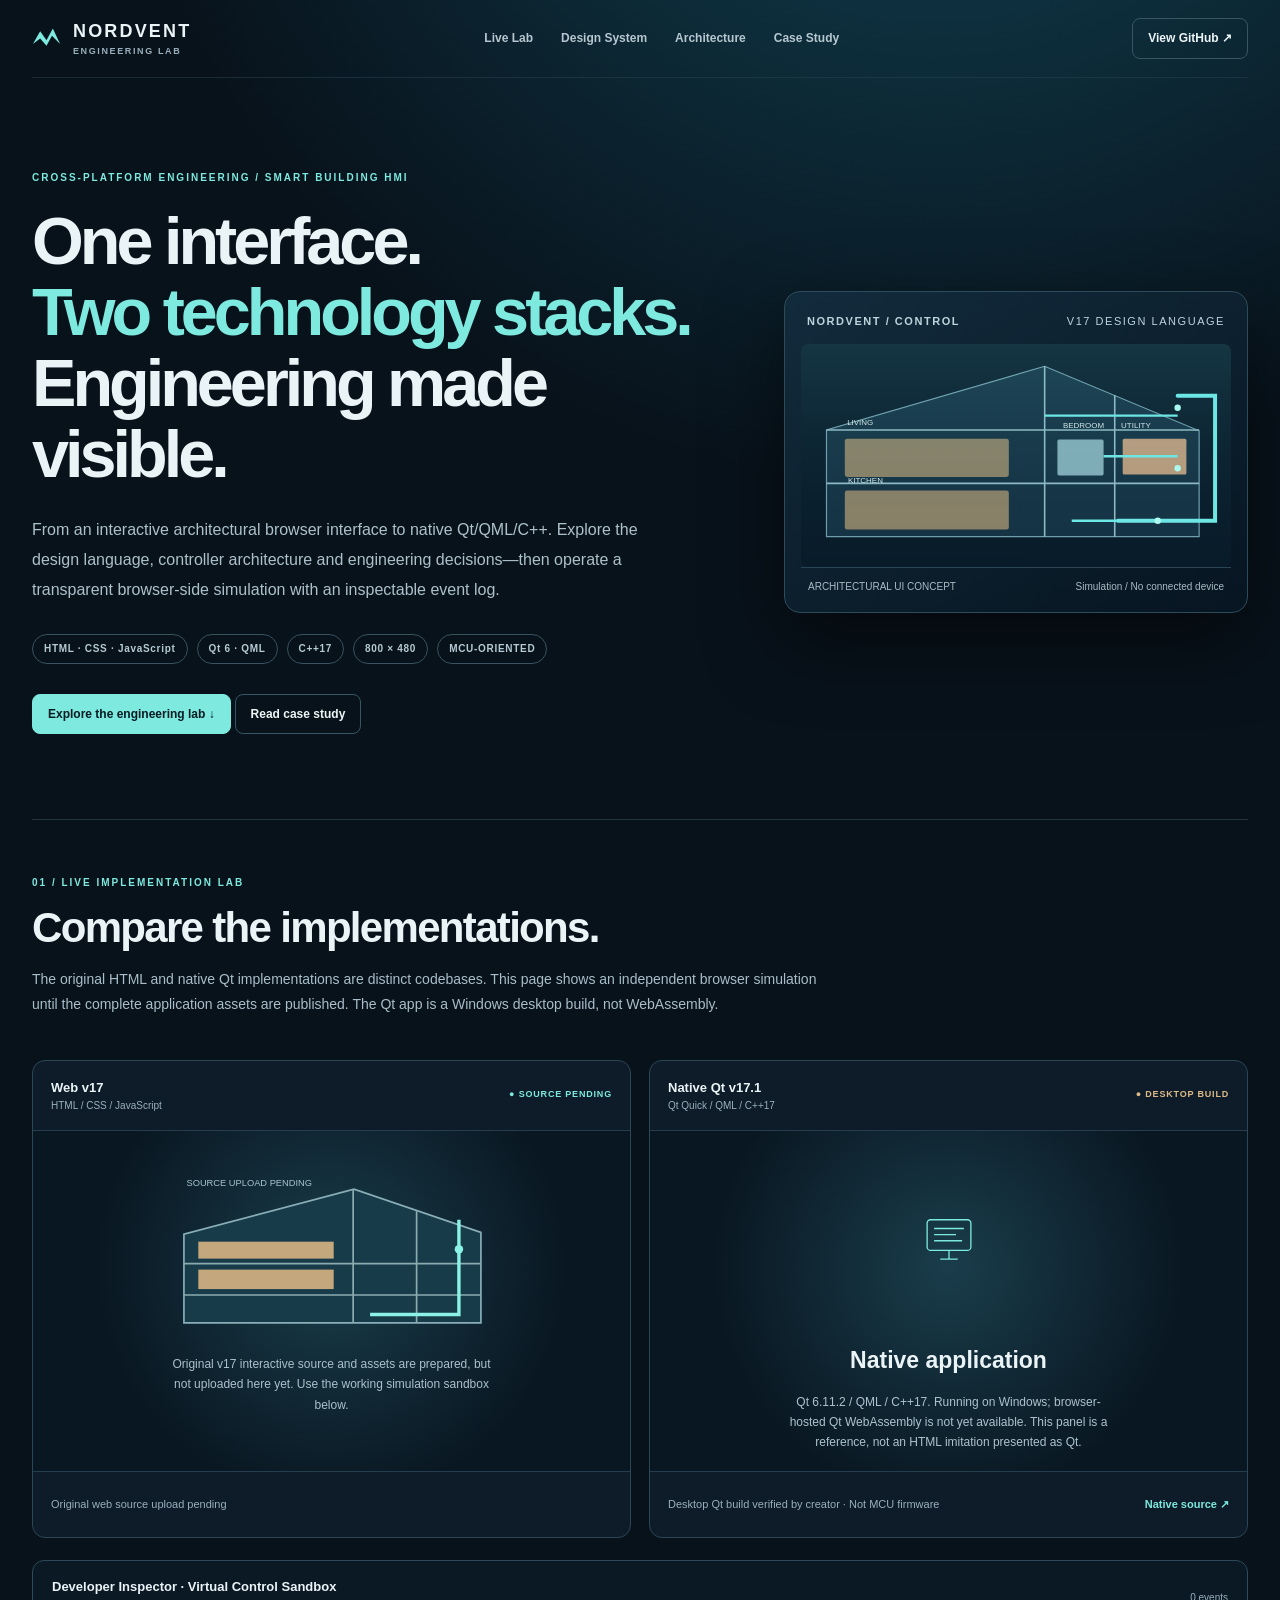
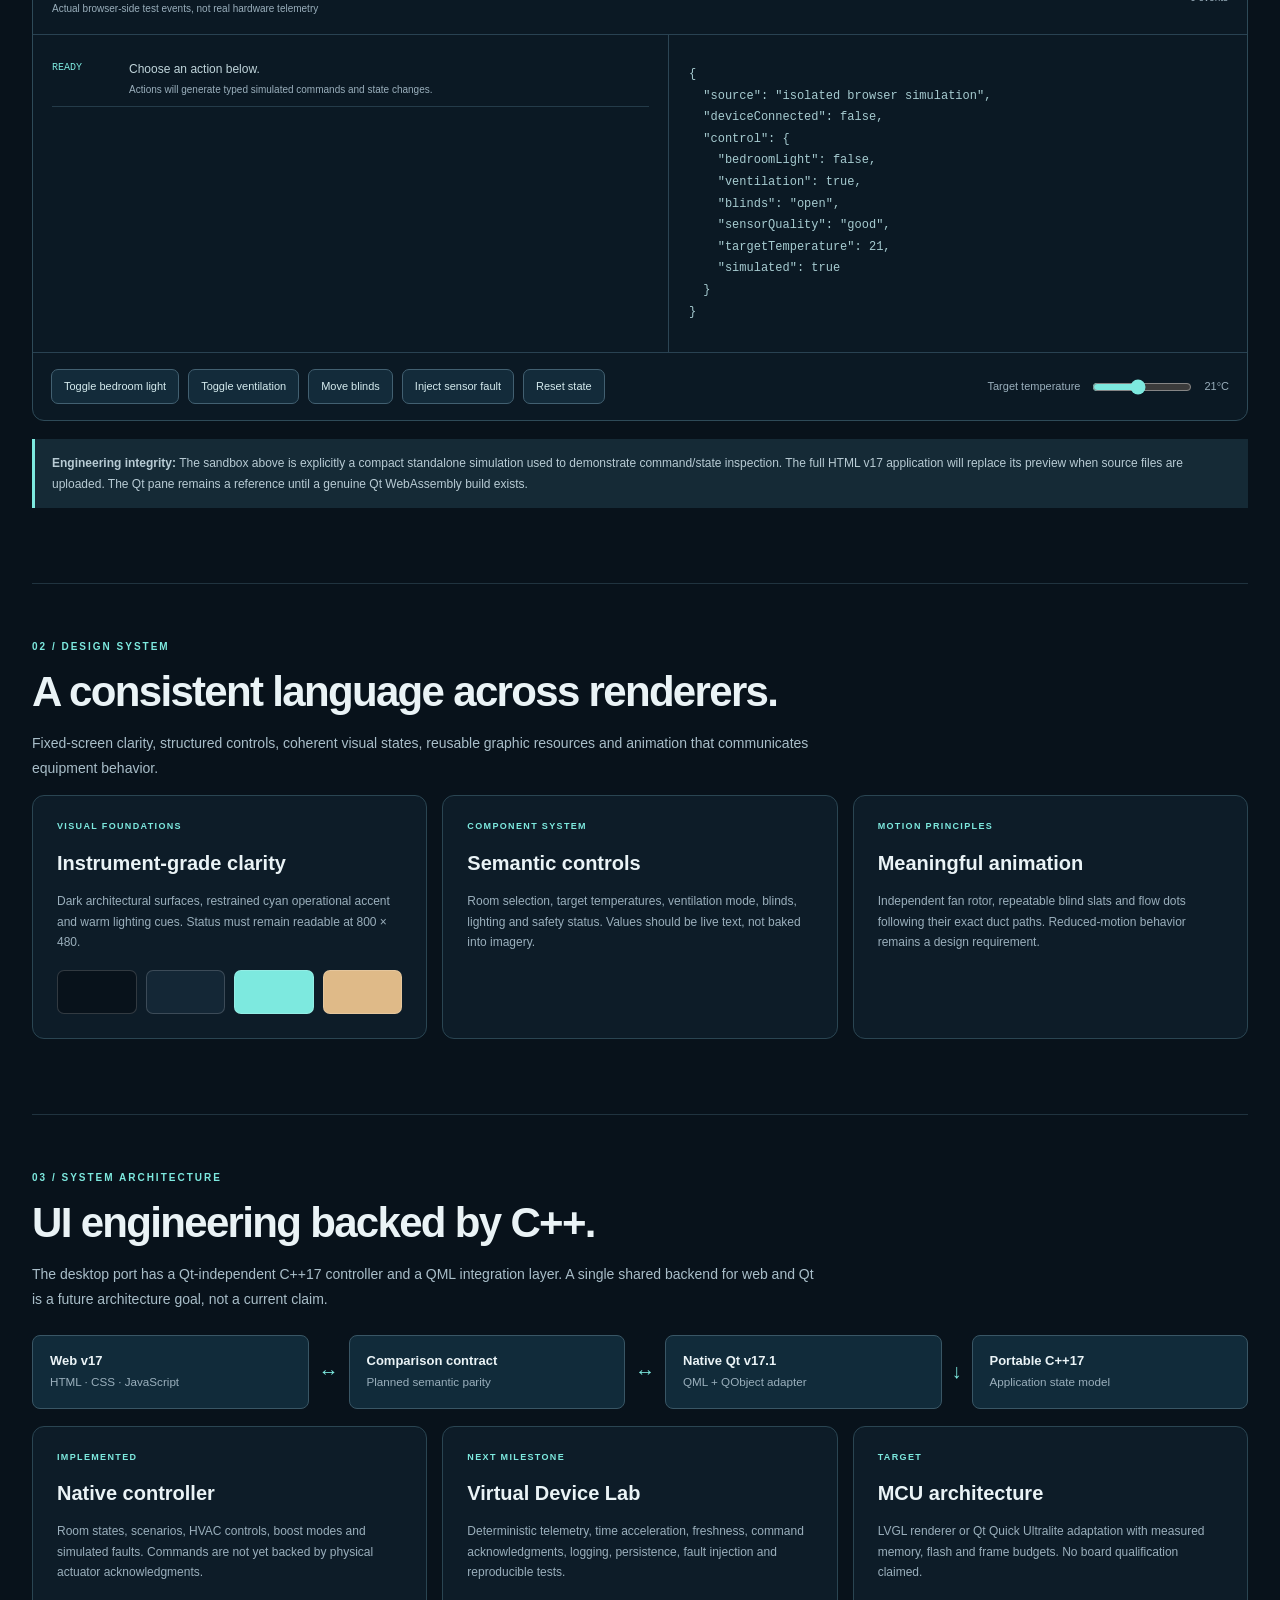
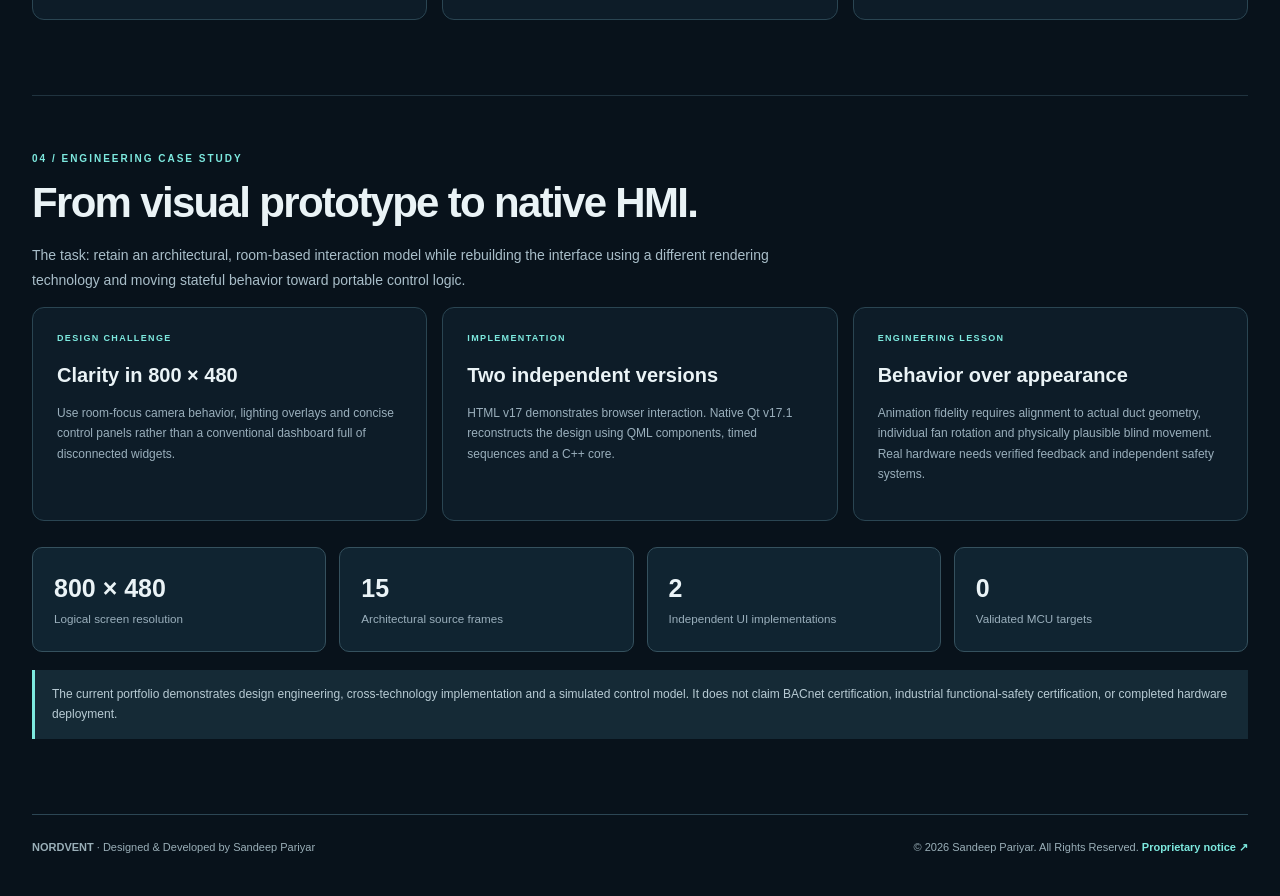
==== docs/index.html @ fb263265 "feat: publish standalone NORDVENT Engineering Lab showcase with transparent live sandbox" ====
<!doctype html>
<html lang="en"><head>
<meta charset="utf-8"><meta name="viewport" content="width=device-width,initial-scale=1">
<meta name="theme-color" content="#07121a">
<meta name="description" content="NORDVENT cross-platform smart-building HMI engineering showcase: Web, Qt/QML/C++17, design system, simulation and development inspector.">
<title>NORDVENT — Cross-Platform Smart Building HMI Engineering Lab</title>
<style>
:root{color-scheme:dark;--bg:#08121b;--surface:#0d1c28;--raised:#142736;--line:#253d4c;--cyan:#7de9df;--gold:#dfba88;--txt:#eaf3f6;--muted:#9aafbc;font:14px/1.55 Inter,"Segoe UI",Arial,sans-serif}
*{box-sizing:border-box}html{scroll-behavior:smooth}body{margin:0;color:var(--txt);background:radial-gradient(ellipse 65% 20% at 73% -8%,#124456 0%,transparent 100%),var(--bg)}
a{color:inherit;text-decoration:none}button,input{font:inherit}button{cursor:pointer}button:focus-visible,a:focus-visible,input:focus-visible{outline:2px solid var(--cyan);outline-offset:3px}
.wrap{width:min(1480px,calc(100% - 64px));margin:auto}
header{height:78px;border-bottom:1px solid #29425085;display:flex;align-items:center;justify-content:space-between;gap:20px}
.brand{display:flex;align-items:center;gap:12px;font-weight:800;letter-spacing:.12em;font-size:18px}.brand svg{width:29px;fill:var(--cyan)}.brand small{font-weight:600;letter-spacing:.18em;font-size:9px;color:var(--muted);display:block;margin-top:-1px}
nav{display:flex;gap:28px}nav a{color:#b6c7d0;font-size:12px;font-weight:650}nav a:hover{color:var(--cyan)}
.outline,.button{display:inline-flex;align-items:center;justify-content:center;gap:9px;border:1px solid #385566;background:transparent;border-radius:8px;color:#edf5f6;padding:10px 15px;font-size:12px;font-weight:700}
.button{color:#071b22;background:var(--cyan);border-color:var(--cyan)}.outline:hover{border-color:var(--cyan)}
.kicker{color:var(--cyan);font-size:10px;font-weight:800;letter-spacing:.2em;text-transform:uppercase}
.hero{display:grid;grid-template-columns:1.2fr .8fr;align-items:center;gap:56px;padding:92px 0 85px}
h1{font-size:clamp(38px,5.2vw,72px);letter-spacing:-.06em;line-height:1.07;margin:20px 0 25px;font-weight:780}h1 span{color:var(--cyan)}.intro{max-width:635px;color:#adc1cb;font-size:16px;line-height:1.85}
.pillrow{display:flex;gap:9px;flex-wrap:wrap;margin:30px 0}.pill{border:1px solid #385260;color:#b5cbd4;border-radius:100px;padding:6px 11px;font-size:10px;font-weight:800;letter-spacing:.07em}
.hero-art{border:1px solid #2d4b59;border-radius:16px;background:linear-gradient(150deg,#122b3c,#071521);box-shadow:0 28px 75px #0008;padding:16px;position:relative}
.art-head{display:flex;justify-content:space-between;color:#bbd5dc;font-size:11px;letter-spacing:.14em;padding:5px 6px 14px}.art-note{border-top:1px solid #294556;padding:11px 7px 2px;display:flex;justify-content:space-between;color:#a9bbc3;font-size:10px}
.house-svg{display:block;width:100%;height:auto;border-radius:7px;background:#081a28}.house-wall{stroke:#739fac;stroke-width:1.5;fill:#143142}.house-grid{stroke:#91bcc5;stroke-width:2;fill:none}.house-window{fill:#aa946e;opacity:.8}
.section{padding:55px 0 75px;border-top:1px solid #20333f}h2{font-size:clamp(27px,3.5vw,42px);line-height:1.2;letter-spacing:-.04em;margin:12px 0}
.lead{color:#a9bec9;max-width:790px;line-height:1.8}
.section-header{display:flex;justify-content:space-between;align-items:end;gap:20px;margin-bottom:28px}
.lab-grid{display:grid;grid-template-columns:1fr 1fr;gap:18px}
.panel{background:var(--surface);border:1px solid #2b4655;border-radius:13px;overflow:hidden}
.panel-top{padding:16px 18px;border-bottom:1px solid var(--line);display:flex;justify-content:space-between;align-items:center;gap:9px}
.panel-top strong{font-size:13px}.tech{font-size:10px;color:var(--muted)}.flag{color:var(--cyan);font-size:9px;font-weight:800;letter-spacing:.09em}
.preview{padding:18px;min-height:340px;display:grid;place-items:center;background:radial-gradient(circle at 50% 40%,#1a3d4b,#091722 65%)}
.preview img{width:100%;display:none;border-radius:6px}.preview svg{width:100%;height:auto;max-height:360px}
.frame-wrap{width:100%;position:relative;aspect-ratio:5/3;overflow:hidden;display:none}
.frame-wrap iframe{position:absolute;top:0;left:0;width:800px;height:480px;border:0;transform-origin:top left}
.preview-note{color:#abc1cb;text-align:center;font-size:12px;max-width:330px;line-height:1.7}
.qt-preview{width:100%;height:100%;display:flex;flex-direction:column;justify-content:center;gap:13px;text-align:center}
.qt-preview svg{width:56px;height:56px;margin:auto;fill:none;stroke:var(--cyan);stroke-width:1.5}
.qt-preview h3{font-size:23px;margin:0}.qt-preview p{color:#acc3cd;max-width:330px;margin:0 auto;font-size:12px;line-height:1.7}
.panel-bottom{padding:14px 18px;border-top:1px solid var(--line);display:flex;justify-content:space-between;gap:12px;align-items:center;min-height:66px;color:var(--muted);font-size:11px}
.panel-bottom a{color:var(--cyan);font-weight:700}
.hint{background:#152a36;padding:14px 17px;border-left:3px solid var(--cyan);color:#b8cbd4;font-size:12px;margin-top:18px;line-height:1.7}
.inspector{margin-top:22px;border:1px solid #2e4a58;border-radius:12px;overflow:hidden;background:#0b1924}
.inspector-head{padding:15px 19px;border-bottom:1px solid #294252;display:flex;justify-content:space-between;align-items:center}
.inspector-head b{font-size:13px}.inspector-head span{font-size:10px;color:var(--muted)}
.inspector-content{display:grid;grid-template-columns:1.1fr 1fr;min-height:230px}.trace{padding:16px 19px;max-height:330px;overflow:auto;border-right:1px solid #2c4554}.event{padding:9px 0;border-bottom:1px solid #243b49;display:flex;gap:12px;color:#c0d5db;font-size:12px}.event i{font-style:normal;color:var(--cyan);font-family:Consolas,monospace;min-width:65px;font-size:10px}.event small{display:block;color:var(--muted);margin-top:3px}
.state{padding:17px 20px;color:#a6cbd0;font:12px/1.8 Consolas,monospace;white-space:pre-wrap;overflow:auto;max-height:330px}
.sim-controls{padding:16px 18px;border-top:1px solid #294252;display:flex;gap:9px;flex-wrap:wrap;align-items:center}
.sim-controls button{padding:8px 12px;border:1px solid #426071;color:#d5ebee;background:#132b3a;border-radius:7px;font-size:11px}.sim-controls button:hover{border-color:var(--cyan)}
.sim-controls label{color:var(--muted);font-size:11px;display:flex;align-items:center;gap:10px;margin-left:auto}
.sim-controls input{accent-color:var(--cyan);width:100px}
.columns{display:grid;grid-template-columns:repeat(3,1fr);gap:15px}.tile{padding:24px;background:var(--surface);border:1px solid #2a4552;border-radius:12px}
.tile .tag{font-size:9px;color:var(--cyan);font-weight:800;letter-spacing:.15em}.tile h3{margin:14px 0 10px;font-size:20px}.tile p{color:var(--muted);font-size:12px;line-height:1.7}
.tokens{display:flex;gap:9px;margin-top:18px}.swatch{flex:1;height:44px;border:1px solid #ffffff2b;border-radius:7px}
.flow{display:flex;flex-wrap:wrap;gap:10px;align-items:center;margin-top:22px}.node{border-radius:8px;border:1px solid #395665;background:#112b3a;padding:15px 17px;flex:1;min-width:130px}.node strong{display:block;font-size:13px}.node small{color:var(--muted)}.arrow{color:var(--cyan);font-size:20px}
.metric-grid{display:grid;grid-template-columns:repeat(4,1fr);gap:13px;margin-top:26px}.metric{border:1px solid #35515e;background:#102431;border-radius:10px;padding:21px}.metric strong{font-size:25px;display:block}.metric small{color:var(--muted)}
footer{border-top:1px solid #2c4654;padding:24px 0 40px;color:#9aafb8;display:flex;justify-content:space-between;font-size:11px;gap:20px}
.small-link{color:var(--cyan);font-weight:700}.ready{color:var(--cyan)}.pending{color:var(--gold)}.a11y{position:absolute;left:-9999px}
@media(max-width:950px){.hero,.lab-grid,.inspector-content{grid-template-columns:1fr}.hero{padding:58px 0}.hero-art{max-width:660px}.trace{border-right:0;border-bottom:1px solid var(--line)}.columns{grid-template-columns:1fr 1fr}nav{display:none}}
@media(max-width:620px){.wrap{width:calc(100% - 32px)}.columns,.metric-grid{grid-template-columns:1fr 1fr}h1{font-size:37px}.hero{gap:24px}.section-header{display:block}header{height:64px}.brand{font-size:14px}.panel-bottom{flex-direction:column;align-items:start}.sim-controls label{margin-left:0}.intro{font-size:14px}.hero-art{padding:9px}}
@media(prefers-reduced-motion:reduce){html{scroll-behavior:auto}}
</style></head><body>
<div class="wrap">
<header><a class="brand" href="#"><svg viewBox="0 0 32 32" aria-hidden="true"><path d="M1 22 9 8l7 10 7-13 8 17-9-9-6 11-7-8Z"/></svg><span>NORDVENT<small>ENGINEERING LAB</small></span></a>
<nav aria-label="Sections"><a href="#lab">Live Lab</a><a href="#system">Design System</a><a href="#architecture">Architecture</a><a href="#study">Case Study</a></nav>
<a class="outline" href="https://github.com/sandeepariyar/NORDVENT-Cross-Platform-Smart-Building-HMI-Web-Native-Qt-C-" target="_blank" rel="noopener">View GitHub ↗</a></header>
<section class="hero"><div><div class="kicker">Cross-platform engineering / Smart building HMI</div><h1>One interface.<br><span>Two technology stacks.</span><br>Engineering made visible.</h1><p class="intro">From an interactive architectural browser interface to native Qt/QML/C++. Explore the design language, controller architecture and engineering decisions—then operate a transparent browser-side simulation with an inspectable event log.</p>
<div class="pillrow"><span class="pill">HTML · CSS · JavaScript</span><span class="pill">Qt 6 · QML</span><span class="pill">C++17</span><span class="pill">800 × 480</span><span class="pill">MCU-ORIENTED</span></div>
<a class="button" href="#lab">Explore the engineering lab ↓</a> <a class="outline" href="#study">Read case study</a></div>
<div class="hero-art"><div class="art-head"><b>NORDVENT / CONTROL</b><span>V17 DESIGN LANGUAGE</span></div>
<svg class="house-svg" viewBox="0 0 540 280" role="img" aria-label="Simplified architectural diagram, not a screenshot of the original NORDVENT application">
<defs><linearGradient id="glow" x1="0" x2="0" y1="0" y2="1"><stop stop-color="#65d9e2" stop-opacity=".32"/><stop offset="1" stop-color="#1c627d" stop-opacity=".03"/></linearGradient></defs>
<path d="M32 242V108L306 28L500 109V242Z" class="house-wall"/><path d="M32 108H500M32 175H500M306 28V242M394 64V242" class="house-grid"/>
<rect x="55" y="119" width="206" height="48" rx="3" class="house-window"/><rect x="55" y="184" width="206" height="49" rx="3" class="house-window"/><rect x="322" y="120" width="58" height="45" rx="2" fill="#84aeb8"/><rect x="404" y="119" width="80" height="45" rx="2" fill="#be9c7b"/>
<path d="M473 65H520V222H398" stroke="#70ece8" stroke-width="5" fill="none" stroke-linecap="round"/><path d="M398 222H340M473 141H380M473 90H306" stroke="#70ece8" stroke-width="3" fill="none"/>
<g fill="#b3fff5"><circle cx="473" cy="80" r="4"/><circle cx="473" cy="156" r="4"/><circle cx="448" cy="222" r="4"/></g>
<rect x="0" y="0" width="540" height="280" fill="url(#glow)" opacity=".45"/>
<g fill="#d3e8ea" font-size="10" font-family="Arial"><text x="58" y="102">LIVING</text><text x="59" y="174">KITCHEN</text><text x="329" y="105">BEDROOM</text><text x="402" y="105">UTILITY</text></g>
</svg><div class="art-note"><span>ARCHITECTURAL UI CONCEPT</span><span>Simulation / No connected device</span></div></div></section>
<section id="lab" class="section"><div class="section-header"><div><div class="kicker">01 / Live implementation lab</div><h2>Compare the implementations.</h2><p class="lead">The original HTML and native Qt implementations are distinct codebases. This page shows an independent browser simulation until the complete application assets are published. The Qt app is a Windows desktop build, not WebAssembly.</p></div></div>
<div class="lab-grid">
<article class="panel"><div class="panel-top"><div><strong>Web v17</strong><div class="tech">HTML / CSS / JavaScript</div></div><span class="flag" id="webStatus">● CHECKING SOURCE</span></div><div class="preview" id="webPanel">
<div class="frame-wrap" id="webFrameWrap"><iframe id="webFrame" title="Interactive original NORDVENT v17 web application" loading="lazy"></iframe></div>
<div id="webFallback"><svg viewBox="0 0 390 190" role="img" aria-label="Simplified building control visualization">
<path d="M20 176V71L221 18L371 69V176Z" fill="#183b49" stroke="#89aeb8" stroke-width="2"/><path d="M20 106H371M20 143H371M220 18V176M295 44V176" stroke="#8babaf" stroke-width="2"/><rect x="37" y="80" width="160" height="20" fill="#c5a77e"/><rect x="37" y="113" width="160" height="23" fill="#c5a77e"/><path d="M345 54V166H240" stroke="#8af2e6" stroke-width="4" fill="none"/><circle cx="345" cy="89" r="5" fill="#8af2e6"/><text x="23" y="14" fill="#a7c5cd" font-family="Arial" font-size="11">SOURCE UPLOAD PENDING</text></svg><p class="preview-note">Original v17 interactive source and assets are prepared, but not uploaded here yet. Use the working simulation sandbox below.</p></div></div>
<div class="panel-bottom"><span id="webNote">Original app pending full source publication</span><a id="openWeb" href="web/index.html" hidden target="_blank" rel="noopener">Open full web application ↗</a></div></article>
<article class="panel"><div class="panel-top"><div><strong>Native Qt v17.1</strong><div class="tech">Qt Quick / QML / C++17</div></div><span class="flag pending">● DESKTOP BUILD</span></div><div class="preview" id="qtPanel"><img id="qtImage" src="assets/screens/v17_reference_home.png" alt="NORDVENT v17 architectural design reference, not a Qt screenshot">
<div class="qt-preview" id="qtFallback"><svg viewBox="0 0 64 64" aria-hidden="true"><rect x="7" y="10" width="50" height="35" rx="4"/><path d="M22 55H42M32 45V55M15 20H49M15 27H40M15 34H47"/></svg><h3>Native application</h3><p>Qt 6.11.2 / QML / C++17. Running on Windows; browser-hosted Qt WebAssembly is not yet available. This panel is a reference, not an HTML imitation presented as Qt.</p></div></div>
<div class="panel-bottom"><span>Desktop Qt build verified by creator · Not MCU firmware</span><a href="https://github.com/sandeepariyar/NORDVENT-Cross-Platform-Smart-Building-HMI-Web-Native-Qt-C-/tree/main/native-qt" target="_blank" rel="noopener">Native source ↗</a></div></article></div>
<div class="inspector"><div class="inspector-head"><div><b>Developer Inspector · Virtual Control Sandbox</b><br><span>Actual browser-side test events, not real hardware telemetry</span></div><span class="ready" id="inspectorCount">0 events</span></div>
<div class="inspector-content"><div class="trace" id="trace" aria-live="polite"><div class="event"><i>READY</i><div>Choose an action below.<small>Actions will generate typed simulated commands and state changes.</small></div></div></div><pre class="state" id="stateView"></pre></div>
<div class="sim-controls"><button data-action="light">Toggle bedroom light</button><button data-action="vent">Toggle ventilation</button><button data-action="blinds">Move blinds</button><button data-action="fault">Inject sensor fault</button><button data-action="reset">Reset state</button><label for="setpoint">Target temperature <input id="setpoint" type="range" min="17" max="26" step="1" value="21"><output id="target">21°C</output></label></div></div>
<div class="hint"><strong>Engineering integrity:</strong> The sandbox above is explicitly a compact standalone simulation used to demonstrate command/state inspection. The full HTML v17 application will replace its preview when source files are uploaded. The Qt pane remains a reference until a genuine Qt WebAssembly build exists.</div>
</section>
<section id="system" class="section"><div class="kicker">02 / Design system</div><h2>A consistent language across renderers.</h2><p class="lead">Fixed-screen clarity, structured controls, coherent visual states, reusable graphic resources and animation that communicates equipment behavior.</p>
<div class="columns"><div class="tile"><div class="tag">VISUAL FOUNDATIONS</div><h3>Instrument-grade clarity</h3><p>Dark architectural surfaces, restrained cyan operational accent and warm lighting cues. Status must remain readable at 800 × 480.</p><div class="tokens"><span class="swatch" style="background:#08121b"></span><span class="swatch" style="background:#142736"></span><span class="swatch" style="background:#7de9df"></span><span class="swatch" style="background:#dfba88"></span></div></div>
<div class="tile"><div class="tag">COMPONENT SYSTEM</div><h3>Semantic controls</h3><p>Room selection, target temperatures, ventilation mode, blinds, lighting and safety status. Values should be live text, not baked into imagery.</p></div>
<div class="tile"><div class="tag">MOTION PRINCIPLES</div><h3>Meaningful animation</h3><p>Independent fan rotor, repeatable blind slats and flow dots following their exact duct paths. Reduced-motion behavior remains a design requirement.</p></div></div></section>
<section id="architecture" class="section"><div class="kicker">03 / System architecture</div><h2>UI engineering backed by C++.</h2><p class="lead">The desktop port has a Qt-independent C++17 controller and a QML integration layer. A single shared backend for web and Qt is a future architecture goal, not a current claim.</p>
<div class="flow"><div class="node"><strong>Web v17</strong><small>HTML · CSS · JavaScript</small></div><div class="arrow">↔</div><div class="node"><strong>Comparison contract</strong><small>Planned semantic parity</small></div><div class="arrow">↔</div><div class="node"><strong>Native Qt v17.1</strong><small>QML + QObject adapter</small></div><div class="arrow">↓</div><div class="node"><strong>Portable C++17</strong><small>Application state model</small></div></div>
<div class="columns" style="margin-top:17px"><div class="tile"><div class="tag">IMPLEMENTED</div><h3>Native controller</h3><p>Room states, scenarios, HVAC controls, boost modes and simulated faults. Commands are not yet backed by physical actuator acknowledgments.</p></div><div class="tile"><div class="tag">NEXT MILESTONE</div><h3>Virtual Device Lab</h3><p>Deterministic telemetry, time acceleration, freshness, command acknowledgments, logging, persistence, fault injection and reproducible tests.</p></div><div class="tile"><div class="tag">TARGET</div><h3>MCU architecture</h3><p>LVGL renderer or Qt Quick Ultralite adaptation with measured memory, flash and frame budgets. No board qualification claimed.</p></div></div></section>
<section id="study" class="section"><div class="kicker">04 / Engineering case study</div><h2>From visual prototype to native HMI.</h2><p class="lead">The task: retain an architectural, room-based interaction model while rebuilding the interface using a different rendering technology and moving stateful behavior toward portable control logic.</p>
<div class="columns"><div class="tile"><div class="tag">DESIGN CHALLENGE</div><h3>Clarity in 800 × 480</h3><p>Use room-focus camera behavior, lighting overlays and concise control panels rather than a conventional dashboard full of disconnected widgets.</p></div>
<div class="tile"><div class="tag">IMPLEMENTATION</div><h3>Two independent versions</h3><p>HTML v17 demonstrates browser interaction. Native Qt v17.1 reconstructs the design using QML components, timed sequences and a C++ core.</p></div>
<div class="tile"><div class="tag">ENGINEERING LESSON</div><h3>Behavior over appearance</h3><p>Animation fidelity requires alignment to actual duct geometry, individual fan rotation and physically plausible blind movement. Real hardware needs verified feedback and independent safety systems.</p></div></div>
<div class="metric-grid"><div class="metric"><strong>800 × 480</strong><small>Logical screen resolution</small></div><div class="metric"><strong>15</strong><small>Architectural source frames</small></div><div class="metric"><strong>2</strong><small>Independent UI implementations</small></div><div class="metric"><strong>0</strong><small>Validated MCU targets</small></div></div>
<div class="hint">The current portfolio demonstrates design engineering, cross-technology implementation and a simulated control model. It does not claim BACnet certification, industrial functional-safety certification, or completed hardware deployment.</div></section>
<footer><span><strong>NORDVENT</strong> · Designed & Developed by Sandeep Pariyar</span><span>© 2026 Sandeep Pariyar. All Rights Reserved. <a class="small-link" href="https://github.com/sandeepariyar/NORDVENT-Cross-Platform-Smart-Building-HMI-Web-Native-Qt-C-/blob/main/LICENSE.md">Proprietary notice ↗</a></span></footer></div>
<script>
(function(){
"use strict";
const s={bedroomLight:false,ventilation:true,blinds:"open",sensorQuality:"good",targetTemperature:21,simulated:true};
let count=0;const $=(id)=>document.getElementById(id);const trace=$("trace");
function log(stage,message,detail){
count+=1;const row=document.createElement("div");row.className="event";const t=document.createElement("i");t.textContent="#"+String(count).padStart(3,"0");const d=document.createElement("div");d.textContent=stage+" · "+message;const small=document.createElement("small");small.textContent=detail;d.appendChild(small);row.append(t,d);trace.prepend(row);while(trace.children.length>35)trace.lastChild.remove();$("inspectorCount").textContent=count+" events";
}
function render(){ $("stateView").textContent=JSON.stringify({source:"isolated browser simulation",deviceConnected:false,control:s},null,2);$("setpoint").value=s.targetTemperature;$("target").textContent=s.targetTemperature+"°C"; }
function run(action,detail){
log("UI",action,detail||"Browser test control");
if(action==="reset"){Object.assign(s,{bedroomLight:false,ventilation:true,blinds:"open",sensorQuality:"good",targetTemperature:21});log("SIMULATOR","Reset state","Deterministic local model reset");}
else if(action==="light"){s.bedroomLight=!s.bedroomLight;log("COMMAND","SetBedroomLight",String(s.bedroomLight));}
else if(action==="vent"){s.ventilation=!s.ventilation;log("COMMAND","SetVentilation",String(s.ventilation));}
else if(action==="blinds"){s.blinds=s.blinds==="open"?"closed":"open";log("COMMAND","SetBlinds",s.blinds);}
else if(action==="fault"){s.sensorQuality=s.sensorQuality==="good"?"offline":"good";log("FAULT","Bedroom sensor quality",s.sensorQuality);}
else if(action==="temperature"){s.targetTemperature=Number(detail);log("COMMAND","SetTargetTemperature",s.targetTemperature+" °C");}
log("STATE","Local simulation updated","No physical gateway, sensor or device acknowledgment");render();
}
document.querySelectorAll("[data-action]").forEach(b=>b.addEventListener("click",()=>run(b.dataset.action)));
$("setpoint").addEventListener("change",e=>run("temperature",e.target.value));render();
async function checkWeb(){
try{const r=await fetch("web/index.html",{method:"GET",cache:"no-store"});const body=await r.text();if(!r.ok || !body.includes("NORDVENT"))throw Error("Not uploaded");
$("webFrame").src="web/index.html";$("webFallback").style.display="none";$("webFrameWrap").style.display="block";$("webStatus").textContent="● ORIGINAL APP LIVE";$("webNote").textContent="Source deployed: original interactive HTML";$("openWeb").hidden=false;
const updateScale=()=>{const w=$("webFrameWrap").clientWidth;$("webFrame").style.transform="scale("+(w/800)+")";};
new ResizeObserver(updateScale).observe($("webFrameWrap"));updateScale();
}catch{$("webStatus").textContent="● SOURCE PENDING";$("webNote").textContent="Original web source upload pending";}
}
function checkQt(){const img=$("qtImage");function present(){img.style.display="block";$("qtFallback").style.display="none";}if(img.complete && img.naturalWidth)present();else img.addEventListener("load",present,{once:true});}
checkWeb();checkQt();
})();
</script>
</body></html>
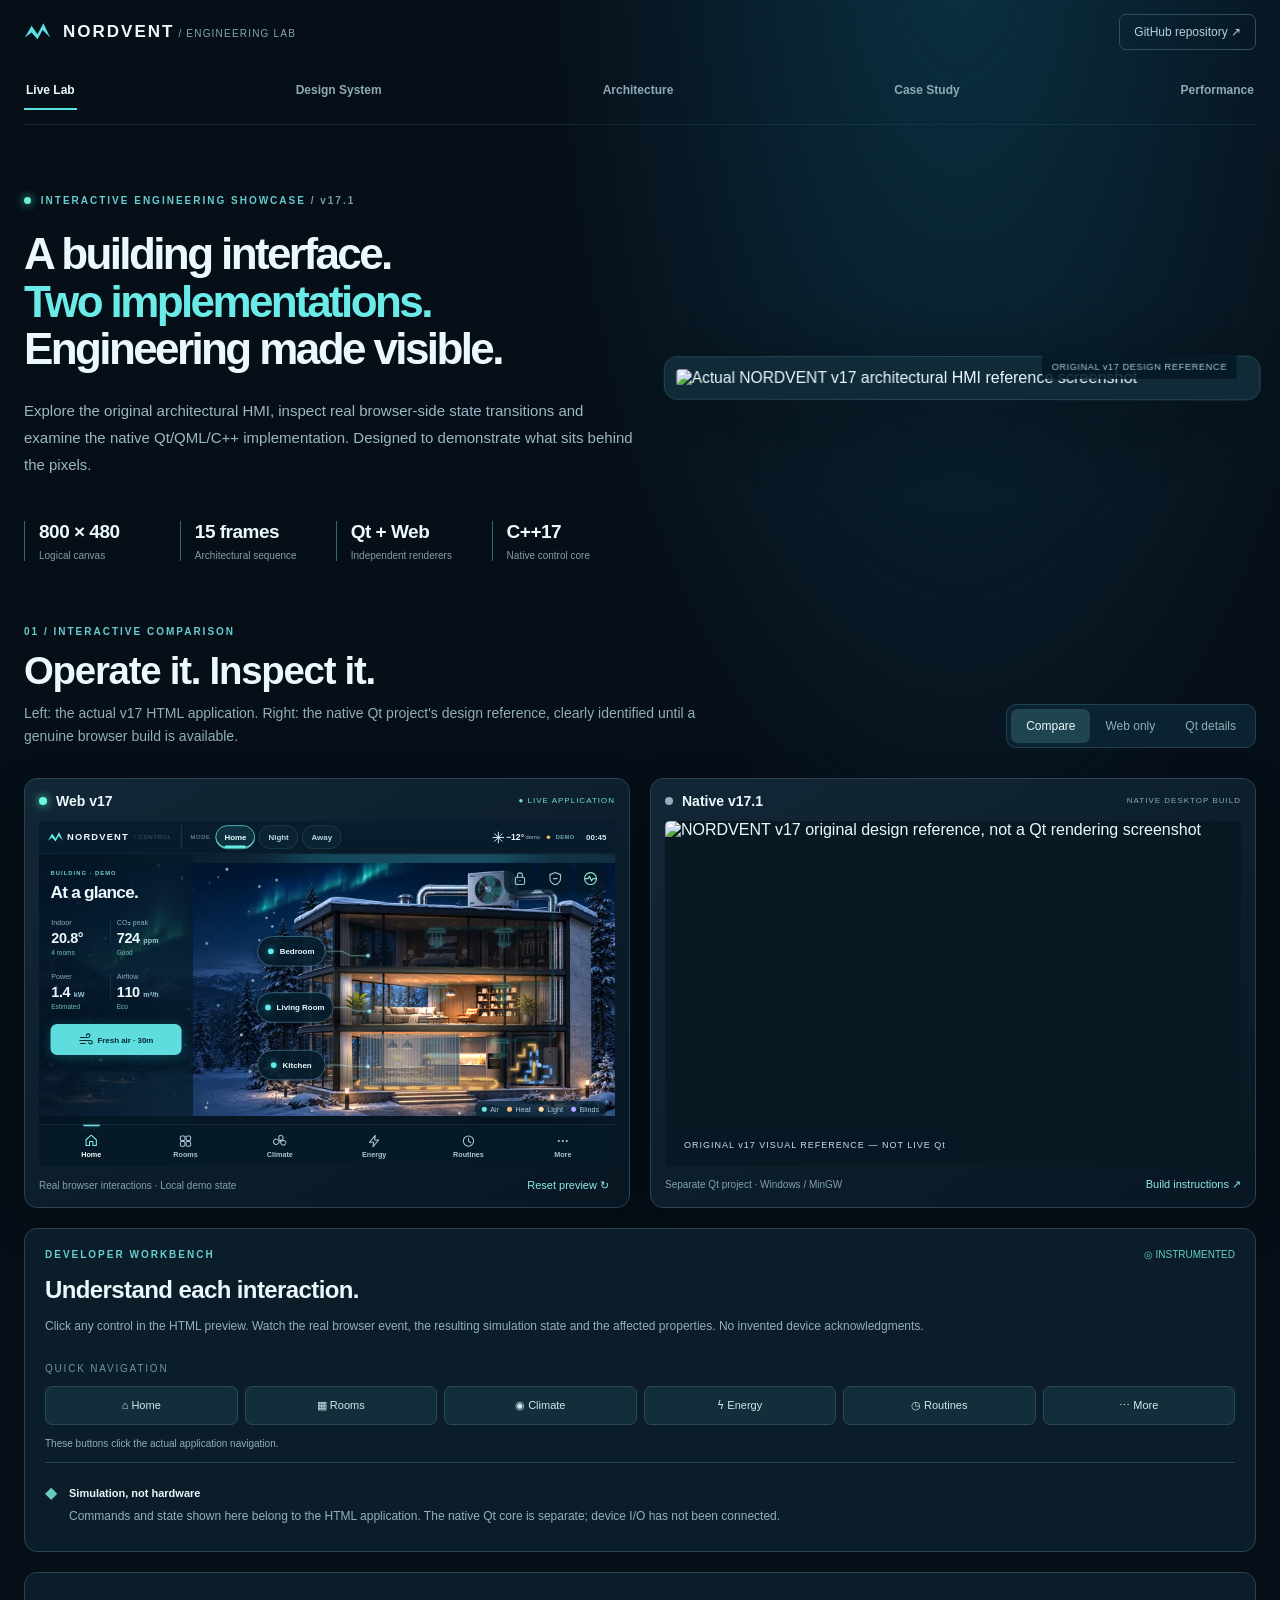
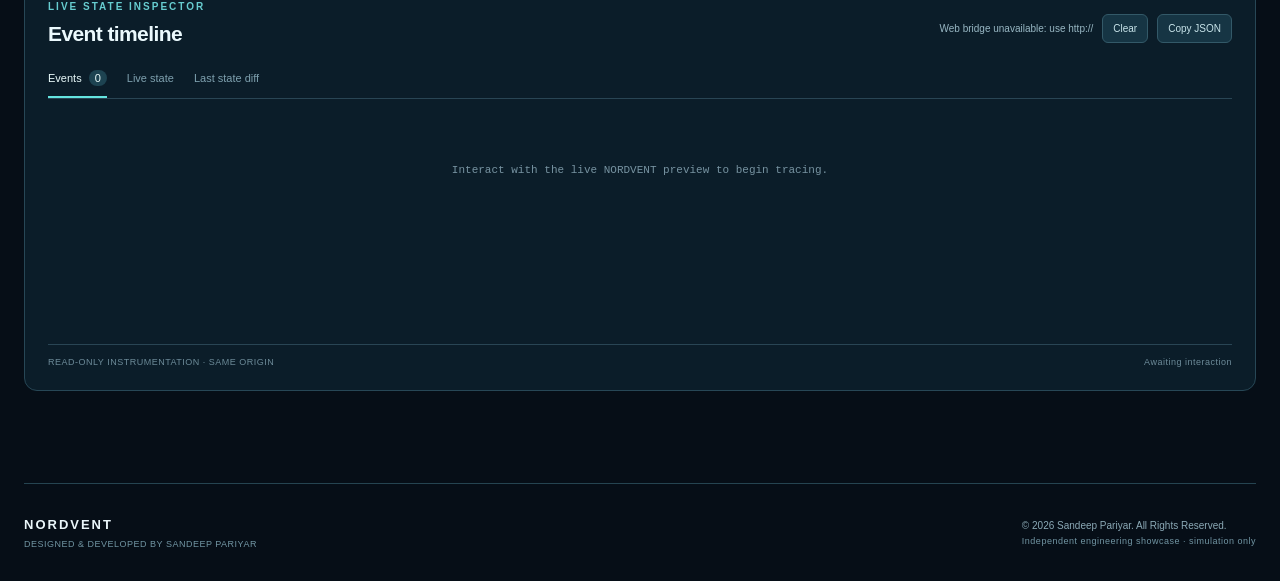
==== commit 2cdef2ea: "feat: import original NORDVENT web and Qt source, including self-contained v17 interactive HMI" ====
--- a/docs/index.html
+++ b/docs/index.html
@@ -1,140 +1,49 @@
 <!doctype html>
-<html lang="en"><head>
-<meta charset="utf-8"><meta name="viewport" content="width=device-width,initial-scale=1">
-<meta name="theme-color" content="#07121a">
-<meta name="description" content="NORDVENT cross-platform smart-building HMI engineering showcase: Web, Qt/QML/C++17, design system, simulation and development inspector.">
-<title>NORDVENT — Cross-Platform Smart Building HMI Engineering Lab</title>
-<style>
-:root{color-scheme:dark;--bg:#08121b;--surface:#0d1c28;--raised:#142736;--line:#253d4c;--cyan:#7de9df;--gold:#dfba88;--txt:#eaf3f6;--muted:#9aafbc;font:14px/1.55 Inter,"Segoe UI",Arial,sans-serif}
-*{box-sizing:border-box}html{scroll-behavior:smooth}body{margin:0;color:var(--txt);background:radial-gradient(ellipse 65% 20% at 73% -8%,#124456 0%,transparent 100%),var(--bg)}
-a{color:inherit;text-decoration:none}button,input{font:inherit}button{cursor:pointer}button:focus-visible,a:focus-visible,input:focus-visible{outline:2px solid var(--cyan);outline-offset:3px}
-.wrap{width:min(1480px,calc(100% - 64px));margin:auto}
-header{height:78px;border-bottom:1px solid #29425085;display:flex;align-items:center;justify-content:space-between;gap:20px}
-.brand{display:flex;align-items:center;gap:12px;font-weight:800;letter-spacing:.12em;font-size:18px}.brand svg{width:29px;fill:var(--cyan)}.brand small{font-weight:600;letter-spacing:.18em;font-size:9px;color:var(--muted);display:block;margin-top:-1px}
-nav{display:flex;gap:28px}nav a{color:#b6c7d0;font-size:12px;font-weight:650}nav a:hover{color:var(--cyan)}
-.outline,.button{display:inline-flex;align-items:center;justify-content:center;gap:9px;border:1px solid #385566;background:transparent;border-radius:8px;color:#edf5f6;padding:10px 15px;font-size:12px;font-weight:700}
-.button{color:#071b22;background:var(--cyan);border-color:var(--cyan)}.outline:hover{border-color:var(--cyan)}
-.kicker{color:var(--cyan);font-size:10px;font-weight:800;letter-spacing:.2em;text-transform:uppercase}
-.hero{display:grid;grid-template-columns:1.2fr .8fr;align-items:center;gap:56px;padding:92px 0 85px}
-h1{font-size:clamp(38px,5.2vw,72px);letter-spacing:-.06em;line-height:1.07;margin:20px 0 25px;font-weight:780}h1 span{color:var(--cyan)}.intro{max-width:635px;color:#adc1cb;font-size:16px;line-height:1.85}
-.pillrow{display:flex;gap:9px;flex-wrap:wrap;margin:30px 0}.pill{border:1px solid #385260;color:#b5cbd4;border-radius:100px;padding:6px 11px;font-size:10px;font-weight:800;letter-spacing:.07em}
-.hero-art{border:1px solid #2d4b59;border-radius:16px;background:linear-gradient(150deg,#122b3c,#071521);box-shadow:0 28px 75px #0008;padding:16px;position:relative}
-.art-head{display:flex;justify-content:space-between;color:#bbd5dc;font-size:11px;letter-spacing:.14em;padding:5px 6px 14px}.art-note{border-top:1px solid #294556;padding:11px 7px 2px;display:flex;justify-content:space-between;color:#a9bbc3;font-size:10px}
-.house-svg{display:block;width:100%;height:auto;border-radius:7px;background:#081a28}.house-wall{stroke:#739fac;stroke-width:1.5;fill:#143142}.house-grid{stroke:#91bcc5;stroke-width:2;fill:none}.house-window{fill:#aa946e;opacity:.8}
-.section{padding:55px 0 75px;border-top:1px solid #20333f}h2{font-size:clamp(27px,3.5vw,42px);line-height:1.2;letter-spacing:-.04em;margin:12px 0}
-.lead{color:#a9bec9;max-width:790px;line-height:1.8}
-.section-header{display:flex;justify-content:space-between;align-items:end;gap:20px;margin-bottom:28px}
-.lab-grid{display:grid;grid-template-columns:1fr 1fr;gap:18px}
-.panel{background:var(--surface);border:1px solid #2b4655;border-radius:13px;overflow:hidden}
-.panel-top{padding:16px 18px;border-bottom:1px solid var(--line);display:flex;justify-content:space-between;align-items:center;gap:9px}
-.panel-top strong{font-size:13px}.tech{font-size:10px;color:var(--muted)}.flag{color:var(--cyan);font-size:9px;font-weight:800;letter-spacing:.09em}
-.preview{padding:18px;min-height:340px;display:grid;place-items:center;background:radial-gradient(circle at 50% 40%,#1a3d4b,#091722 65%)}
-.preview img{width:100%;display:none;border-radius:6px}.preview svg{width:100%;height:auto;max-height:360px}
-.frame-wrap{width:100%;position:relative;aspect-ratio:5/3;overflow:hidden;display:none}
-.frame-wrap iframe{position:absolute;top:0;left:0;width:800px;height:480px;border:0;transform-origin:top left}
-.preview-note{color:#abc1cb;text-align:center;font-size:12px;max-width:330px;line-height:1.7}
-.qt-preview{width:100%;height:100%;display:flex;flex-direction:column;justify-content:center;gap:13px;text-align:center}
-.qt-preview svg{width:56px;height:56px;margin:auto;fill:none;stroke:var(--cyan);stroke-width:1.5}
-.qt-preview h3{font-size:23px;margin:0}.qt-preview p{color:#acc3cd;max-width:330px;margin:0 auto;font-size:12px;line-height:1.7}
-.panel-bottom{padding:14px 18px;border-top:1px solid var(--line);display:flex;justify-content:space-between;gap:12px;align-items:center;min-height:66px;color:var(--muted);font-size:11px}
-.panel-bottom a{color:var(--cyan);font-weight:700}
-.hint{background:#152a36;padding:14px 17px;border-left:3px solid var(--cyan);color:#b8cbd4;font-size:12px;margin-top:18px;line-height:1.7}
-.inspector{margin-top:22px;border:1px solid #2e4a58;border-radius:12px;overflow:hidden;background:#0b1924}
-.inspector-head{padding:15px 19px;border-bottom:1px solid #294252;display:flex;justify-content:space-between;align-items:center}
-.inspector-head b{font-size:13px}.inspector-head span{font-size:10px;color:var(--muted)}
-.inspector-content{display:grid;grid-template-columns:1.1fr 1fr;min-height:230px}.trace{padding:16px 19px;max-height:330px;overflow:auto;border-right:1px solid #2c4554}.event{padding:9px 0;border-bottom:1px solid #243b49;display:flex;gap:12px;color:#c0d5db;font-size:12px}.event i{font-style:normal;color:var(--cyan);font-family:Consolas,monospace;min-width:65px;font-size:10px}.event small{display:block;color:var(--muted);margin-top:3px}
-.state{padding:17px 20px;color:#a6cbd0;font:12px/1.8 Consolas,monospace;white-space:pre-wrap;overflow:auto;max-height:330px}
-.sim-controls{padding:16px 18px;border-top:1px solid #294252;display:flex;gap:9px;flex-wrap:wrap;align-items:center}
-.sim-controls button{padding:8px 12px;border:1px solid #426071;color:#d5ebee;background:#132b3a;border-radius:7px;font-size:11px}.sim-controls button:hover{border-color:var(--cyan)}
-.sim-controls label{color:var(--muted);font-size:11px;display:flex;align-items:center;gap:10px;margin-left:auto}
-.sim-controls input{accent-color:var(--cyan);width:100px}
-.columns{display:grid;grid-template-columns:repeat(3,1fr);gap:15px}.tile{padding:24px;background:var(--surface);border:1px solid #2a4552;border-radius:12px}
-.tile .tag{font-size:9px;color:var(--cyan);font-weight:800;letter-spacing:.15em}.tile h3{margin:14px 0 10px;font-size:20px}.tile p{color:var(--muted);font-size:12px;line-height:1.7}
-.tokens{display:flex;gap:9px;margin-top:18px}.swatch{flex:1;height:44px;border:1px solid #ffffff2b;border-radius:7px}
-.flow{display:flex;flex-wrap:wrap;gap:10px;align-items:center;margin-top:22px}.node{border-radius:8px;border:1px solid #395665;background:#112b3a;padding:15px 17px;flex:1;min-width:130px}.node strong{display:block;font-size:13px}.node small{color:var(--muted)}.arrow{color:var(--cyan);font-size:20px}
-.metric-grid{display:grid;grid-template-columns:repeat(4,1fr);gap:13px;margin-top:26px}.metric{border:1px solid #35515e;background:#102431;border-radius:10px;padding:21px}.metric strong{font-size:25px;display:block}.metric small{color:var(--muted)}
-footer{border-top:1px solid #2c4654;padding:24px 0 40px;color:#9aafb8;display:flex;justify-content:space-between;font-size:11px;gap:20px}
-.small-link{color:var(--cyan);font-weight:700}.ready{color:var(--cyan)}.pending{color:var(--gold)}.a11y{position:absolute;left:-9999px}
-@media(max-width:950px){.hero,.lab-grid,.inspector-content{grid-template-columns:1fr}.hero{padding:58px 0}.hero-art{max-width:660px}.trace{border-right:0;border-bottom:1px solid var(--line)}.columns{grid-template-columns:1fr 1fr}nav{display:none}}
-@media(max-width:620px){.wrap{width:calc(100% - 32px)}.columns,.metric-grid{grid-template-columns:1fr 1fr}h1{font-size:37px}.hero{gap:24px}.section-header{display:block}header{height:64px}.brand{font-size:14px}.panel-bottom{flex-direction:column;align-items:start}.sim-controls label{margin-left:0}.intro{font-size:14px}.hero-art{padding:9px}}
-@media(prefers-reduced-motion:reduce){html{scroll-behavior:auto}}
-</style></head><body>
-<div class="wrap">
-<header><a class="brand" href="#"><svg viewBox="0 0 32 32" aria-hidden="true"><path d="M1 22 9 8l7 10 7-13 8 17-9-9-6 11-7-8Z"/></svg><span>NORDVENT<small>ENGINEERING LAB</small></span></a>
-<nav aria-label="Sections"><a href="#lab">Live Lab</a><a href="#system">Design System</a><a href="#architecture">Architecture</a><a href="#study">Case Study</a></nav>
-<a class="outline" href="https://github.com/sandeepariyar/NORDVENT-Cross-Platform-Smart-Building-HMI-Web-Native-Qt-C-" target="_blank" rel="noopener">View GitHub ↗</a></header>
-<section class="hero"><div><div class="kicker">Cross-platform engineering / Smart building HMI</div><h1>One interface.<br><span>Two technology stacks.</span><br>Engineering made visible.</h1><p class="intro">From an interactive architectural browser interface to native Qt/QML/C++. Explore the design language, controller architecture and engineering decisions—then operate a transparent browser-side simulation with an inspectable event log.</p>
-<div class="pillrow"><span class="pill">HTML · CSS · JavaScript</span><span class="pill">Qt 6 · QML</span><span class="pill">C++17</span><span class="pill">800 × 480</span><span class="pill">MCU-ORIENTED</span></div>
-<a class="button" href="#lab">Explore the engineering lab ↓</a> <a class="outline" href="#study">Read case study</a></div>
-<div class="hero-art"><div class="art-head"><b>NORDVENT / CONTROL</b><span>V17 DESIGN LANGUAGE</span></div>
-<svg class="house-svg" viewBox="0 0 540 280" role="img" aria-label="Simplified architectural diagram, not a screenshot of the original NORDVENT application">
-<defs><linearGradient id="glow" x1="0" x2="0" y1="0" y2="1"><stop stop-color="#65d9e2" stop-opacity=".32"/><stop offset="1" stop-color="#1c627d" stop-opacity=".03"/></linearGradient></defs>
-<path d="M32 242V108L306 28L500 109V242Z" class="house-wall"/><path d="M32 108H500M32 175H500M306 28V242M394 64V242" class="house-grid"/>
-<rect x="55" y="119" width="206" height="48" rx="3" class="house-window"/><rect x="55" y="184" width="206" height="49" rx="3" class="house-window"/><rect x="322" y="120" width="58" height="45" rx="2" fill="#84aeb8"/><rect x="404" y="119" width="80" height="45" rx="2" fill="#be9c7b"/>
-<path d="M473 65H520V222H398" stroke="#70ece8" stroke-width="5" fill="none" stroke-linecap="round"/><path d="M398 222H340M473 141H380M473 90H306" stroke="#70ece8" stroke-width="3" fill="none"/>
-<g fill="#b3fff5"><circle cx="473" cy="80" r="4"/><circle cx="473" cy="156" r="4"/><circle cx="448" cy="222" r="4"/></g>
-<rect x="0" y="0" width="540" height="280" fill="url(#glow)" opacity=".45"/>
-<g fill="#d3e8ea" font-size="10" font-family="Arial"><text x="58" y="102">LIVING</text><text x="59" y="174">KITCHEN</text><text x="329" y="105">BEDROOM</text><text x="402" y="105">UTILITY</text></g>
-</svg><div class="art-note"><span>ARCHITECTURAL UI CONCEPT</span><span>Simulation / No connected device</span></div></div></section>
-<section id="lab" class="section"><div class="section-header"><div><div class="kicker">01 / Live implementation lab</div><h2>Compare the implementations.</h2><p class="lead">The original HTML and native Qt implementations are distinct codebases. This page shows an independent browser simulation until the complete application assets are published. The Qt app is a Windows desktop build, not WebAssembly.</p></div></div>
-<div class="lab-grid">
-<article class="panel"><div class="panel-top"><div><strong>Web v17</strong><div class="tech">HTML / CSS / JavaScript</div></div><span class="flag" id="webStatus">● CHECKING SOURCE</span></div><div class="preview" id="webPanel">
-<div class="frame-wrap" id="webFrameWrap"><iframe id="webFrame" title="Interactive original NORDVENT v17 web application" loading="lazy"></iframe></div>
-<div id="webFallback"><svg viewBox="0 0 390 190" role="img" aria-label="Simplified building control visualization">
-<path d="M20 176V71L221 18L371 69V176Z" fill="#183b49" stroke="#89aeb8" stroke-width="2"/><path d="M20 106H371M20 143H371M220 18V176M295 44V176" stroke="#8babaf" stroke-width="2"/><rect x="37" y="80" width="160" height="20" fill="#c5a77e"/><rect x="37" y="113" width="160" height="23" fill="#c5a77e"/><path d="M345 54V166H240" stroke="#8af2e6" stroke-width="4" fill="none"/><circle cx="345" cy="89" r="5" fill="#8af2e6"/><text x="23" y="14" fill="#a7c5cd" font-family="Arial" font-size="11">SOURCE UPLOAD PENDING</text></svg><p class="preview-note">Original v17 interactive source and assets are prepared, but not uploaded here yet. Use the working simulation sandbox below.</p></div></div>
-<div class="panel-bottom"><span id="webNote">Original app pending full source publication</span><a id="openWeb" href="web/index.html" hidden target="_blank" rel="noopener">Open full web application ↗</a></div></article>
-<article class="panel"><div class="panel-top"><div><strong>Native Qt v17.1</strong><div class="tech">Qt Quick / QML / C++17</div></div><span class="flag pending">● DESKTOP BUILD</span></div><div class="preview" id="qtPanel"><img id="qtImage" src="assets/screens/v17_reference_home.png" alt="NORDVENT v17 architectural design reference, not a Qt screenshot">
-<div class="qt-preview" id="qtFallback"><svg viewBox="0 0 64 64" aria-hidden="true"><rect x="7" y="10" width="50" height="35" rx="4"/><path d="M22 55H42M32 45V55M15 20H49M15 27H40M15 34H47"/></svg><h3>Native application</h3><p>Qt 6.11.2 / QML / C++17. Running on Windows; browser-hosted Qt WebAssembly is not yet available. This panel is a reference, not an HTML imitation presented as Qt.</p></div></div>
-<div class="panel-bottom"><span>Desktop Qt build verified by creator · Not MCU firmware</span><a href="https://github.com/sandeepariyar/NORDVENT-Cross-Platform-Smart-Building-HMI-Web-Native-Qt-C-/tree/main/native-qt" target="_blank" rel="noopener">Native source ↗</a></div></article></div>
-<div class="inspector"><div class="inspector-head"><div><b>Developer Inspector · Virtual Control Sandbox</b><br><span>Actual browser-side test events, not real hardware telemetry</span></div><span class="ready" id="inspectorCount">0 events</span></div>
-<div class="inspector-content"><div class="trace" id="trace" aria-live="polite"><div class="event"><i>READY</i><div>Choose an action below.<small>Actions will generate typed simulated commands and state changes.</small></div></div></div><pre class="state" id="stateView"></pre></div>
-<div class="sim-controls"><button data-action="light">Toggle bedroom light</button><button data-action="vent">Toggle ventilation</button><button data-action="blinds">Move blinds</button><button data-action="fault">Inject sensor fault</button><button data-action="reset">Reset state</button><label for="setpoint">Target temperature <input id="setpoint" type="range" min="17" max="26" step="1" value="21"><output id="target">21°C</output></label></div></div>
-<div class="hint"><strong>Engineering integrity:</strong> The sandbox above is explicitly a compact standalone simulation used to demonstrate command/state inspection. The full HTML v17 application will replace its preview when source files are uploaded. The Qt pane remains a reference until a genuine Qt WebAssembly build exists.</div>
-</section>
-<section id="system" class="section"><div class="kicker">02 / Design system</div><h2>A consistent language across renderers.</h2><p class="lead">Fixed-screen clarity, structured controls, coherent visual states, reusable graphic resources and animation that communicates equipment behavior.</p>
-<div class="columns"><div class="tile"><div class="tag">VISUAL FOUNDATIONS</div><h3>Instrument-grade clarity</h3><p>Dark architectural surfaces, restrained cyan operational accent and warm lighting cues. Status must remain readable at 800 × 480.</p><div class="tokens"><span class="swatch" style="background:#08121b"></span><span class="swatch" style="background:#142736"></span><span class="swatch" style="background:#7de9df"></span><span class="swatch" style="background:#dfba88"></span></div></div>
-<div class="tile"><div class="tag">COMPONENT SYSTEM</div><h3>Semantic controls</h3><p>Room selection, target temperatures, ventilation mode, blinds, lighting and safety status. Values should be live text, not baked into imagery.</p></div>
-<div class="tile"><div class="tag">MOTION PRINCIPLES</div><h3>Meaningful animation</h3><p>Independent fan rotor, repeatable blind slats and flow dots following their exact duct paths. Reduced-motion behavior remains a design requirement.</p></div></div></section>
-<section id="architecture" class="section"><div class="kicker">03 / System architecture</div><h2>UI engineering backed by C++.</h2><p class="lead">The desktop port has a Qt-independent C++17 controller and a QML integration layer. A single shared backend for web and Qt is a future architecture goal, not a current claim.</p>
-<div class="flow"><div class="node"><strong>Web v17</strong><small>HTML · CSS · JavaScript</small></div><div class="arrow">↔</div><div class="node"><strong>Comparison contract</strong><small>Planned semantic parity</small></div><div class="arrow">↔</div><div class="node"><strong>Native Qt v17.1</strong><small>QML + QObject adapter</small></div><div class="arrow">↓</div><div class="node"><strong>Portable C++17</strong><small>Application state model</small></div></div>
-<div class="columns" style="margin-top:17px"><div class="tile"><div class="tag">IMPLEMENTED</div><h3>Native controller</h3><p>Room states, scenarios, HVAC controls, boost modes and simulated faults. Commands are not yet backed by physical actuator acknowledgments.</p></div><div class="tile"><div class="tag">NEXT MILESTONE</div><h3>Virtual Device Lab</h3><p>Deterministic telemetry, time acceleration, freshness, command acknowledgments, logging, persistence, fault injection and reproducible tests.</p></div><div class="tile"><div class="tag">TARGET</div><h3>MCU architecture</h3><p>LVGL renderer or Qt Quick Ultralite adaptation with measured memory, flash and frame budgets. No board qualification claimed.</p></div></div></section>
-<section id="study" class="section"><div class="kicker">04 / Engineering case study</div><h2>From visual prototype to native HMI.</h2><p class="lead">The task: retain an architectural, room-based interaction model while rebuilding the interface using a different rendering technology and moving stateful behavior toward portable control logic.</p>
-<div class="columns"><div class="tile"><div class="tag">DESIGN CHALLENGE</div><h3>Clarity in 800 × 480</h3><p>Use room-focus camera behavior, lighting overlays and concise control panels rather than a conventional dashboard full of disconnected widgets.</p></div>
-<div class="tile"><div class="tag">IMPLEMENTATION</div><h3>Two independent versions</h3><p>HTML v17 demonstrates browser interaction. Native Qt v17.1 reconstructs the design using QML components, timed sequences and a C++ core.</p></div>
-<div class="tile"><div class="tag">ENGINEERING LESSON</div><h3>Behavior over appearance</h3><p>Animation fidelity requires alignment to actual duct geometry, individual fan rotation and physically plausible blind movement. Real hardware needs verified feedback and independent safety systems.</p></div></div>
-<div class="metric-grid"><div class="metric"><strong>800 × 480</strong><small>Logical screen resolution</small></div><div class="metric"><strong>15</strong><small>Architectural source frames</small></div><div class="metric"><strong>2</strong><small>Independent UI implementations</small></div><div class="metric"><strong>0</strong><small>Validated MCU targets</small></div></div>
-<div class="hint">The current portfolio demonstrates design engineering, cross-technology implementation and a simulated control model. It does not claim BACnet certification, industrial functional-safety certification, or completed hardware deployment.</div></section>
-<footer><span><strong>NORDVENT</strong> · Designed & Developed by Sandeep Pariyar</span><span>© 2026 Sandeep Pariyar. All Rights Reserved. <a class="small-link" href="https://github.com/sandeepariyar/NORDVENT-Cross-Platform-Smart-Building-HMI-Web-Native-Qt-C-/blob/main/LICENSE.md">Proprietary notice ↗</a></span></footer></div>
-<script>
-(function(){
-"use strict";
-const s={bedroomLight:false,ventilation:true,blinds:"open",sensorQuality:"good",targetTemperature:21,simulated:true};
-let count=0;const $=(id)=>document.getElementById(id);const trace=$("trace");
-function log(stage,message,detail){
-count+=1;const row=document.createElement("div");row.className="event";const t=document.createElement("i");t.textContent="#"+String(count).padStart(3,"0");const d=document.createElement("div");d.textContent=stage+" · "+message;const small=document.createElement("small");small.textContent=detail;d.appendChild(small);row.append(t,d);trace.prepend(row);while(trace.children.length>35)trace.lastChild.remove();$("inspectorCount").textContent=count+" events";
-}
-function render(){ $("stateView").textContent=JSON.stringify({source:"isolated browser simulation",deviceConnected:false,control:s},null,2);$("setpoint").value=s.targetTemperature;$("target").textContent=s.targetTemperature+"°C"; }
-function run(action,detail){
-log("UI",action,detail||"Browser test control");
-if(action==="reset"){Object.assign(s,{bedroomLight:false,ventilation:true,blinds:"open",sensorQuality:"good",targetTemperature:21});log("SIMULATOR","Reset state","Deterministic local model reset");}
-else if(action==="light"){s.bedroomLight=!s.bedroomLight;log("COMMAND","SetBedroomLight",String(s.bedroomLight));}
-else if(action==="vent"){s.ventilation=!s.ventilation;log("COMMAND","SetVentilation",String(s.ventilation));}
-else if(action==="blinds"){s.blinds=s.blinds==="open"?"closed":"open";log("COMMAND","SetBlinds",s.blinds);}
-else if(action==="fault"){s.sensorQuality=s.sensorQuality==="good"?"offline":"good";log("FAULT","Bedroom sensor quality",s.sensorQuality);}
-else if(action==="temperature"){s.targetTemperature=Number(detail);log("COMMAND","SetTargetTemperature",s.targetTemperature+" °C");}
-log("STATE","Local simulation updated","No physical gateway, sensor or device acknowledgment");render();
-}
-document.querySelectorAll("[data-action]").forEach(b=>b.addEventListener("click",()=>run(b.dataset.action)));
-$("setpoint").addEventListener("change",e=>run("temperature",e.target.value));render();
-async function checkWeb(){
-try{const r=await fetch("web/index.html",{method:"GET",cache:"no-store"});const body=await r.text();if(!r.ok || !body.includes("NORDVENT"))throw Error("Not uploaded");
-$("webFrame").src="web/index.html";$("webFallback").style.display="none";$("webFrameWrap").style.display="block";$("webStatus").textContent="● ORIGINAL APP LIVE";$("webNote").textContent="Source deployed: original interactive HTML";$("openWeb").hidden=false;
-const updateScale=()=>{const w=$("webFrameWrap").clientWidth;$("webFrame").style.transform="scale("+(w/800)+")";};
-new ResizeObserver(updateScale).observe($("webFrameWrap"));updateScale();
-}catch{$("webStatus").textContent="● SOURCE PENDING";$("webNote").textContent="Original web source upload pending";}
-}
-function checkQt(){const img=$("qtImage");function present(){img.style.display="block";$("qtFallback").style.display="none";}if(img.complete && img.naturalWidth)present();else img.addEventListener("load",present,{once:true});}
-checkWeb();checkQt();
-})();
-</script>
-</body></html>+<html lang="en">
+<head>
+<meta charset="utf-8"><meta name="viewport" content="width=device-width, initial-scale=1"><meta name="theme-color" content="#07131e">
+<title>NORDVENT — Engineering Lab | Embedded Building HMI</title>
+<meta name="description" content="NORDVENT Engineering Lab — explore the original interactive web HMI, a native Qt/QML/C++ port, live application state and a documented embedded UI design system.">
+<link rel="stylesheet" href="styles.css">
+</head>
+<body>
+<div class="site-shell">
+  <header class="site-header">
+    <a class="brand" href="#lab" aria-label="NORDVENT Home"><span class="mark"><svg viewBox="0 0 32 32" aria-hidden="true"><path d="M1 22 9 8l7 10 7-13 8 17-9-9-6 11-7-8Z" fill="currentColor"/></svg></span><span>NORDVENT<span class="brand-tail"> / ENGINEERING LAB</span></span></a>
+    <nav class="site-nav" aria-label="Showcase sections">
+      <button class="tab active" data-section="lab">Live Lab</button><button class="tab" data-section="system">Design System</button><button class="tab" data-section="architecture">Architecture</button><button class="tab" data-section="study">Case Study</button><button class="tab" data-section="performance">Performance</button>
+    </nav>
+    <a class="github-link" href="https://github.com/sandeepariyar/NORDVENT-Cross-Platform-Smart-Building-HMI-Web-Native-Qt-C-" target="_blank" rel="noopener">GitHub repository ↗</a>
+  </header>
+  <main>
+    <section class="hero">
+      <div class="hero-content"><div class="overline"><span class="status-pulse"></span> INTERACTIVE ENGINEERING SHOWCASE <span class="version">/ v17.1</span></div>
+      <h1>A building interface.<br><span>Two implementations.</span><br>Engineering made visible.</h1>
+      <p>Explore the original architectural HMI, inspect real browser-side state transitions and examine the native Qt/QML/C++ implementation. Designed to demonstrate what sits behind the pixels.</p>
+      <div class="hero-metrics"><div><strong>800 × 480</strong><span>Logical canvas</span></div><div><strong>15 frames</strong><span>Architectural sequence</span></div><div><strong>Qt + Web</strong><span>Independent renderers</span></div><div><strong>C++17</strong><span>Native control core</span></div></div>
+      </div><div class="hero-visual"><img src="assets/screens/v17_reference_home.png" alt="Actual NORDVENT v17 architectural HMI reference screenshot"/><span class="visual-label">ORIGINAL v17 DESIGN REFERENCE</span></div>
+    </section>
+    <section id="section-lab" class="site-section active">
+      <div class="section-lead"><div><div class="eyebrow">01 / INTERACTIVE COMPARISON</div><h2>Operate it. Inspect it.</h2><p>Left: the actual v17 HTML application. Right: the native Qt project's design reference, clearly identified until a genuine browser build is available.</p></div><div class="section-tools"><div class="switcher" role="group" aria-label="Choose preview layout"><button data-layout="compare" class="selected">Compare</button><button data-layout="web">Web only</button><button data-layout="qt">Qt details</button></div></div></div>
+      <div class="lab-grid" id="labGrid">
+        <article class="app-panel web-panel"><div class="panel-heading"><div class="app-title"><span class="dot aqua"></span><span>Web v17</span><span class="app-sub">HTML / CSS / JavaScript</span></div><div class="app-state live">● LIVE APPLICATION</div></div><div class="device-viewport" id="webViewport"><iframe title="NORDVENT original v17 HTML application" id="webApp" src="web/index.html" loading="eager"></iframe></div><div class="panel-foot"><span>Real browser interactions · Local demo state</span><button id="webRefresh" class="text-button">Reset preview ↻</button></div></article>
+        <article class="app-panel qt-panel"><div class="panel-heading"><div class="app-title"><span class="dot silver"></span><span>Native v17.1</span><span class="app-sub">Qt Quick / QML / C++17</span></div><div class="app-state neutral">NATIVE DESKTOP BUILD</div></div><div class="qt-preview"><img id="qtReference" src="assets/screens/v17_reference_home.png" alt="NORDVENT v17 original design reference, not a Qt rendering screenshot"/><div class="reference-stamp">ORIGINAL v17 VISUAL REFERENCE — NOT LIVE Qt</div></div><div class="panel-foot"><span>Separate Qt project · Windows / MinGW</span><a class="text-link" href="https://github.com/sandeepariyar/NORDVENT-Cross-Platform-Smart-Building-HMI-Web-Native-Qt-C-/tree/main/native-qt" target="_blank">Build instructions ↗</a></div></article>
+      </div>
+      <div class="workbench">
+        <aside class="inspector-controls"><div class="tool-head"><span class="eyebrow">DEVELOPER WORKBENCH</span><span class="inspector-mark">◎ INSTRUMENTED</span></div><h3>Understand each interaction.</h3><p>Click any control in the HTML preview. Watch the real browser event, the resulting simulation state and the affected properties. No invented device acknowledgments.</p><div class="prompt-label">QUICK NAVIGATION</div><div class="actions-grid"><button class="preset-btn" data-nav="home">⌂ Home</button><button class="preset-btn" data-nav="rooms">▦ Rooms</button><button class="preset-btn" data-nav="climate">◉ Climate</button><button class="preset-btn" data-nav="energy">ϟ Energy</button><button class="preset-btn" data-nav="routines">◷ Routines</button><button class="preset-btn" data-nav="more">⋯ More</button></div><p class="tiny-note">These buttons click the actual application navigation.</p><div class="security-scope"><span class="scope-icon">◆</span><div><strong>Simulation, not hardware</strong><p>Commands and state shown here belong to the HTML application. The native Qt core is separate; device I/O has not been connected.</p></div></div></aside>
+        <section class="inspector" aria-label="Live developer inspector"><div class="inspector-header"><div><span class="eyebrow">LIVE STATE INSPECTOR</span><h3>Event timeline</h3></div><div class="inspector-actions"><span id="bridgeStatus" class="bridge-status">Connecting…</span><button class="small-btn" id="clearEvents">Clear</button><button class="small-btn" id="copyEvents">Copy JSON</button></div></div><div class="inspector-tabs"><button class="inspect-tab active" data-inspect="events">Events <span id="eventCount">0</span></button><button class="inspect-tab" data-inspect="state">Live state</button><button class="inspect-tab" data-inspect="diff">Last state diff</button></div><div id="eventsPanel" class="log-pane"><div class="empty-log">Interact with the live NORDVENT preview to begin tracing.</div></div><pre id="statePanel" class="log-pane code-pane" hidden></pre><pre id="diffPanel" class="log-pane code-pane" hidden></pre><div class="inspector-footer"><span>READ-ONLY INSTRUMENTATION · SAME ORIGIN</span><span id="lastEventTime">Awaiting interaction</span></div></section>
+      </div>
+    </section>
+    <section id="section-system" class="site-section"><div class="section-lead"><div><div class="eyebrow">02 / DESIGN SYSTEM</div><h2>The logic behind the look.</h2><p>A systematic visual vocabulary translates from a browser HMI to native QML components.</p></div></div>
+      <div class="spec-grid"><article class="spec-panel"><span class="eyebrow">FOUNDATION / COLOR</span><h3>Controlled illumination</h3><p>Dark architectural depth, calibrated cyan activity cues and warm thermal accents.</p><div class="swatches"><div><i style="background:#061320"></i><strong>Midnight</strong><small>#061320</small></div><div><i style="background:#0c273a"></i><strong>Panel</strong><small>#0C273A</small></div><div><i style="background:#47e4ef"></i><strong>Active cyan</strong><small>#47E4EF</small></div><div><i style="background:#ffc078"></i><strong>Heat</strong><small>#FFC078</small></div><div><i style="background:#e8f8ff"></i><strong>Text</strong><small>#E8F8FF</small></div></div></article><article class="spec-panel"><span class="eyebrow">FOUNDATION / TYPE</span><h3>Instrumentation at a glance</h3><div class="type-spec"><span class="type-large">21.8<span>°C</span></span><p>CURRENT ROOM TEMPERATURE</p><strong>Comfort · Ventilation running</strong><small>Prefer real-time native text over rasterized strings.</small></div></article></div>
+      <div class="spec-grid three"><article class="spec-panel"><span class="eyebrow">COMPONENT / CONTROL</span><h3>Interaction states</h3><div class="component-demo"><button class="sample-control" id="sampleButton" aria-pressed="false">Enable ventilation</button><span id="sampleState" class="demo-state">OFF</span></div><p>Independent design token demo — not connected to the building app.</p></article><article class="spec-panel"><span class="eyebrow">COMPONENT / MOTION</span><h3>Deterministic effects</h3><div class="flow-demo"><div class="flow-line"><span class="moving-dot"></span><span class="moving-dot" style="animation-delay:-.8s"></span><span class="moving-dot" style="animation-delay:-1.6s"></span></div></div><p>Fixed-path dot motion for HVAC visualization. No particle emitter required.</p></article><article class="spec-panel"><span class="eyebrow">COMPONENT / DEPLOYMENT</span><h3>Reusable assets</h3><div class="asset-stats"><b>9-slice</b><b>Alpha overlays</b><b>Native values</b></div><p>Preserve the visual language while separating dynamic content from decorative imagery.</p></article></div>
+      <div class="spec-panel wide"><span class="eyebrow">SCREEN CONTRACT</span><h3>Fixed 800 × 480 logical design</h3><div class="layout-diagram"><div class="layout-header">HEADER 46 PX</div><div class="layout-center"><span>ARCHITECTURAL VISUALIZATION</span><span>CONTEXTUAL CONTROLS</span></div><div class="layout-bottom">NAVIGATION 59 PX</div></div><p>Source: original v17 interface. Qt Desktop implements the same resolution. Physical MCU memory and performance validation is a separate engineering task.</p></div>
+    </section>
+    <section id="section-architecture" class="site-section"><div class="section-lead"><div><div class="eyebrow">03 / ARCHITECTURE</div><h2>More than an interface.</h2><p>Separate presentation, control logic, simulation and hardware-bound code.</p></div></div><div class="architecture-diagram"><div class="diagram-tier"><div class="arch-box"><span class="eyebrow">FRONTEND A</span><h3>HTML · CSS · JS</h3><p>Original browser control surface</p></div><div class="arch-box"><span class="eyebrow">FRONTEND B</span><h3>Qt Quick · QML</h3><p>Independent native renderer</p></div></div><div class="diagram-join">│ &nbsp; UI COMMANDS / READ-ONLY STATE &nbsp; │</div><div class="arch-box full"><span class="eyebrow">NATIVE APPLICATION LAYER</span><h3>Portable C++17 Controller</h3><p>Room, HVAC, scene, fault and system-state operations in the Qt implementation. Frontend state bridges are not yet unified across the two applications.</p></div><div class="diagram-join">↓ &nbsp; FUTURE INTERFACE BOUNDARY &nbsp; ↓</div><div class="diagram-tier"><div class="arch-box"><span class="eyebrow">CURRENT / SIMULATED</span><h3>Virtual building</h3><p>Demonstration signals and local state</p></div><div class="arch-box dashed"><span class="eyebrow">FUTURE / NOT SHIPPED</span><h3>Physical controller</h3><p>Hardware adapters, acknowledgments, sensor freshness and safety interlocks</p></div></div></div><div class="notice">The browser application's JavaScript state and the Qt C++ core are <strong>not yet the same runtime backend</strong>. The inspector reports the browser's real state, not fabricated communication with Qt or physical hardware.</div></section>
+    <section id="section-study" class="site-section"><div class="section-lead"><div><div class="eyebrow">04 / CASE STUDY</div><h2>Design to embedded engineering.</h2><p>A visual system rebuilt across implementations while retaining room-level behavior and meaningful interactions.</p></div></div><div class="study-grid"><div class="study-main"><span class="eyebrow">THE CHALLENGE</span><h3>Make a complex building intelligible in 800 × 480.</h3><p>NORDVENT explores how an architectural overview can carry real control meaning without becoming a grid of conventional admin panels. The primary challenge was preserving visual hierarchy, readable status and direct room interactions under fixed embedded display constraints.</p><span class="eyebrow">THE APPROACH</span><h3>Retain the scene. Change the renderer.</h3><p>The HTML implementation established the original v17 visual behavior: room camera presets, 15-frame architectural media, lighting overlays, ventilation circuits, blinds and multiple subsystems. The native Qt implementation reconstructs those interactions in QML and separates control state into C++.</p><span class="eyebrow">THE HARD PROBLEMS</span><h3>Animation alignment, motion and event truth.</h3><p>Subtle faults become obvious at embedded resolution: flow markers departing the duct lines, a fan baked into a static image, or blinds that do not physically fold. The native v17.1 iteration corrects these using predefined coordinates, a separate rotating rotor and repeatable raster slats.</p><span class="eyebrow">WHAT COMES NEXT</span><h3>From simulation to trustworthy device control.</h3><p>A real installation requires telemetry quality, command acknowledgments, independent protection logic, device gateways, persistent settings and hardware testing. Those are specifically documented as future work rather than portrayed as complete.</p></div><div class="study-side"><img src="assets/screens/v17_reference_focus_bedroom.png" alt="Original v17 bedroom-focus control layout"/><div class="image-caption">Room focus — original v17 design reference</div><div class="pullquote">“The same interface idea should remain legible across browser, native desktop, and ultimately constrained hardware.”</div></div></div></section>
+    <section id="section-performance" class="site-section"><div class="section-lead"><div><div class="eyebrow">05 / PERFORMANCE & READINESS</div><h2>Measured, not marketed.</h2><p>Technical evidence and an explicit separation between verified desktop behavior and future MCU claims.</p></div></div><div class="metric-grid"><div class="metric-tile"><strong>800 × 480</strong><span>Logical HMI canvas</span></div><div class="metric-tile"><strong>15</strong><span>Architectural frames</span></div><div class="metric-tile"><strong id="frameMiB">6.24 MiB</strong><span>PNG sequence on disk</span></div><div class="metric-tile"><strong>2</strong><span>Independent source implementations</span></div></div><div class="status-table"><div><strong>Original web v17</strong><span class="good">LIVE IN BROWSER</span><p>Working browser prototype with actual interactive state.</p></div><div><strong>Native Qt v17.1</strong><span class="good">SOURCE INCLUDED</span><p>Working Windows app reported by creator. Runtime not embedded in this page.</p></div><div><strong>Qt WebAssembly</strong><span class="planned">NOT BUILT</span><p>Requires a separate Emscripten/Qt build and browser testing.</p></div><div><strong>MCU target / LVGL</strong><span class="planned">NOT VALIDATED</span><p>No physical board, platform profile or graphics-driver verification yet.</p></div><div><strong>Real building I/O</strong><span class="planned">SIMULATION ONLY</span><p>Do not infer actual sensor or actuator acknowledgments.</p></div></div><div class="notice">Compressed PNG size is <strong>not</strong> decoded memory usage. A full 800 × 352 RGBA frame requires roughly 1.07 MiB of raw pixel storage, before additional buffers or compositor overhead.</div></section>
+  </main>
+  <footer class="footer"><div><strong>NORDVENT</strong><span>DESIGNED & DEVELOPED BY SANDEEP PARIYAR</span></div><div>© 2026 Sandeep Pariyar. All Rights Reserved. <span>Independent engineering showcase · simulation only</span></div></footer>
+</div>
+<script src="lab.js" defer></script>
+</body></html>
--- a/docs/styles.css
+++ b/docs/styles.css
@@ -0,0 +1,2 @@
+:root{font-family:Inter,Segoe UI,Arial,sans-serif;background:#060e17;color:#ebf9fd;--muted:#8aa6b2;--cyan:#59e1e4;--border:#273d4b;--panel:#0b1c28;--surface:#102632}*{box-sizing:border-box}html{scroll-behavior:smooth}body{margin:0;background:radial-gradient(ellipse at 75% -5%,#0b3144 0,transparent 32%),#060e17}button,a{font:inherit}button{cursor:pointer}a{color:inherit;text-decoration:none}button:focus-visible,a:focus-visible{outline:2px solid var(--cyan);outline-offset:4px}button:disabled{opacity:.4}.site-shell{max-width:1800px;margin:auto;padding:0 38px}.site-header{height:81px;display:flex;align-items:center;justify-content:space-between;border-bottom:1px solid #20415173;gap:18px}.brand{display:flex;align-items:center;gap:12px;white-space:nowrap;font-weight:780;letter-spacing:2px;font-size:17px}.mark{display:grid;place-items:center;color:var(--cyan)}.mark svg{width:27px;height:27px}.brand-tail{font-weight:500;font-size:10px;color:#82a7b5;letter-spacing:1.2px}.site-nav{display:flex;align-self:stretch;gap:20px}.site-nav .tab{background:none;color:#8eaab5;border:0;border-bottom:2px solid transparent;font-size:12px;font-weight:650;padding:3px 2px 0}.site-nav .tab.active{border-bottom-color:var(--cyan);color:#eafbfc}.github-link{font-size:12px;color:#b5d0da;white-space:nowrap;border:1px solid #31505d;padding:10px 14px;border-radius:7px}.github-link:hover{border-color:var(--cyan)}.hero{display:grid;grid-template-columns:1.02fr 1fr;gap:40px;padding:70px 0 55px;align-items:center}.overline,.eyebrow{font-size:10px;letter-spacing:2px;font-weight:760;color:#67cdd0}.status-pulse{display:inline-block;width:7px;height:7px;border-radius:50%;background:#6eefd9;box-shadow:0 0 10px #3ce7d6;margin-right:5px}.version{color:#789ca8}.hero h1{font-size:clamp(36px,3.9vw,68px);letter-spacing:-2.6px;line-height:1.08;font-weight:630;margin:24px 0}.hero h1 span{color:#6bebe7}.hero p{font-size:15px;color:#9bb8c5;line-height:1.8;max-width:660px}.hero-metrics{display:grid;grid-template-columns:repeat(4,1fr);gap:14px;margin-top:43px}.hero-metrics div{padding-left:14px;border-left:1px solid #376475}.hero-metrics strong{display:block;font-size:19px;letter-spacing:-.5px;font-weight:690}.hero-metrics span{display:block;font-size:10px;color:#849da9;margin-top:7px}.hero-visual{padding:12px;background:#102a38;border:1px solid #224757;border-radius:13px;position:relative;box-shadow:0 20px 90px #0008;transform:perspective(1200px) rotateY(-4deg)}.hero-visual img{display:block;width:100%;border-radius:4px}.visual-label{position:absolute;bottom:20px;right:22px;background:#051725d9;padding:7px 9px;font-size:9px;color:#adc6d1;letter-spacing:.6px}.site-section{display:none;padding:10px 0 92px}.site-section.active{display:block}.section-lead{display:flex;align-items:end;justify-content:space-between;gap:30px;margin:0 0 30px}.section-lead h2{font-size:clamp(30px,3vw,44px);font-weight:650;letter-spacing:-1.25px;margin:12px 0 9px}.section-lead p{color:#91aeb9;font-size:14px;max-width:720px;line-height:1.65;margin:0}.switcher{display:flex;background:#0b2230;padding:4px;border:1px solid #1e4352;border-radius:10px;white-space:nowrap}.switcher button{color:#92adb7;border:0;background:transparent;border-radius:7px;padding:10px 15px;font-size:12px}.switcher button.selected{background:#214451;color:#e8fafb}.lab-grid{display:grid;grid-template-columns:repeat(2,minmax(0,1fr));gap:20px}.lab-grid.web-only{grid-template-columns:minmax(0,1fr)}.lab-grid.web-only .qt-panel{display:none}.lab-grid.qt-only{grid-template-columns:minmax(0,1fr)}.lab-grid.qt-only .web-panel{display:none}.app-panel{border:1px solid #284454;background:linear-gradient(150deg,#122736,#081722);padding:14px;border-radius:13px;min-width:0;box-shadow:0 16px 45px #0003}.panel-heading{display:flex;align-items:center;justify-content:space-between;margin:0 0 12px;gap:8px}.app-title{display:flex;align-items:center;gap:9px;font-size:14px;font-weight:700}.app-sub{color:#7d9eac;font-size:11px;font-weight:450}.dot{width:8px;height:8px;border-radius:50%;display:inline-block}.dot.aqua{background:#6df8e2;box-shadow:0 0 9px #4debbf}.dot.silver{background:#9aa9bb}.app-state{font-size:9px;letter-spacing:1px;white-space:nowrap}.app-state.live{color:#71dfc1}.app-state.neutral{color:#8ba8b7}.device-viewport,.qt-preview{width:100%;aspect-ratio:5/3;position:relative;background:#091924;overflow:hidden;border-radius:5px}.device-viewport iframe{position:absolute;top:0;left:0;width:800px;height:480px;border:0;transform-origin:0 0}.qt-preview img{width:100%;height:100%;object-fit:contain}.reference-stamp{position:absolute;bottom:9px;left:9px;background:#071825e8;color:#cbdbe2;font-size:9px;letter-spacing:1px;padding:7px 10px}.panel-foot{display:flex;align-items:center;justify-content:space-between;gap:6px;font-size:10px;color:#81a0ae;margin-top:12px}.text-button,.text-link{color:#8de9e5;border:none;background:transparent;font-size:11px}.text-button:hover,.text-link:hover{text-decoration:underline}.workbench{margin-top:20px;display:grid;grid-template-columns:minmax(280px,.7fr) minmax(0,1.3fr);gap:20px}.inspector-controls,.inspector{border:1px solid #274756;background:#0b1d29;border-radius:13px;padding:23px}.tool-head{display:flex;justify-content:space-between;align-items:center;gap:12px}.inspector-mark{font-size:10px;color:#62cebd}.inspector-controls h3,.inspector h3{font-size:24px;letter-spacing:-.6px;font-weight:650;margin:16px 0 8px}.inspector-controls p{font-size:12px;line-height:1.7;color:#94aebb}.prompt-label{margin:26px 0 12px;font-size:10px;letter-spacing:1.8px;color:#7095a4}.actions-grid{display:grid;grid-template-columns:repeat(3,1fr);gap:7px}.preset-btn{background:#132e3b;border:1px solid #294957;padding:12px 4px;color:#d0e6eb;font-size:11px;border-radius:7px}.preset-btn:hover{background:#195064;border-color:#5bc0c9}.tiny-note{font-size:10px!important}.security-scope{display:flex;gap:12px;margin-top:25px;border-top:1px solid #274658;padding-top:20px}.security-scope strong{font-size:11px}.security-scope p{margin:5px 0}.scope-icon{color:#68cbbb}.inspector-header{display:flex;align-items:center;justify-content:space-between;gap:10px}.inspector-header h3{margin:8px 0 14px;font-size:21px}.inspector-actions{display:flex;align-items:center;gap:9px}.bridge-status{color:#98b7c3;font-size:10px;white-space:nowrap}.bridge-status.ok{color:#6ee7c5}.small-btn{padding:8px 10px;background:#163544;color:#c8e4ea;border:1px solid #335968;border-radius:6px;font-size:10px}.inspector-tabs{display:flex;gap:20px;border-bottom:1px solid #294554}.inspect-tab{background:none;border:0;border-bottom:2px solid transparent;padding:12px 0;color:#7fa1af;font-size:11px}.inspect-tab.active{border-bottom-color:#64e4df;color:#eafbfb}.inspect-tab span{background:#1d4351;padding:2px 6px;border-radius:10px;margin-left:4px}.log-pane{height:245px;overflow:auto;padding:17px 2px;font-family:Consolas,'Courier New',monospace;font-size:11px;line-height:1.65;margin:0;color:#a9cad4}.empty-log{font-size:11px;color:#7793a1;padding:45px 0;text-align:center}.event-line{display:grid;grid-template-columns:62px 1fr;gap:12px;border-bottom:1px solid #213c49;padding:9px 0}.event-time{color:#688d9a}.event-main strong{color:#d6fcf9;font-weight:600}.event-main small{display:block;color:#a1bdc7;font-size:10px;margin-top:4px;word-break:break-word}.event-main em{color:#67dccc;font-style:normal}.code-pane{white-space:pre-wrap;word-break:break-word}.inspector-footer{display:flex;justify-content:space-between;gap:12px;font-size:9px;color:#6d8b99;letter-spacing:.5px;border-top:1px solid #294554;padding-top:12px}.spec-grid{display:grid;grid-template-columns:repeat(2,minmax(0,1fr));gap:18px;margin-bottom:18px}.spec-grid.three{grid-template-columns:repeat(3,minmax(0,1fr))}.spec-panel{background:#0b1e2a;border:1px solid #264451;border-radius:12px;padding:27px;min-width:0}.spec-panel h3{font-size:24px;letter-spacing:-.6px;margin:12px 0}.spec-panel p{font-size:12px;color:#9cb3c0;line-height:1.7}.swatches{display:grid;grid-template-columns:repeat(5,1fr);gap:12px;margin:35px 0 0}.swatches i{display:block;border-radius:9px;height:73px;border:1px solid #ffffff24}.swatches strong,.swatches small{display:block;font-size:10px;margin-top:9px}.swatches small{color:#7395a2;font-family:monospace}.type-large{display:block;color:#f2fcff;font-size:86px;font-weight:280;letter-spacing:-5px}.type-large span{font-size:32px}.type-spec p{letter-spacing:2px;color:#62c7ca}.type-spec strong{display:block;font-size:18px;font-weight:500;margin-top:19px}.type-spec small{color:#7197a8;font-size:11px}.component-demo{display:flex;gap:10px;align-items:center;margin:25px 0}.sample-control{padding:13px 17px;background:#174454;border-radius:9px;border:1px solid #417486;color:#c9f3f1}.sample-control[aria-pressed=true]{background:#19595b;border-color:#77e3da;color:#e1fffb}.demo-state{color:#70a3b2;font-size:12px}.flow-demo{height:78px;display:flex;align-items:center}.flow-line{height:2px;background:#245c66;width:100%;position:relative}.moving-dot{position:absolute;width:8px;height:8px;top:-3px;border-radius:50%;background:#69f4ed;box-shadow:0 0 12px #38e9eb;animation:travel 2.4s linear infinite}@keyframes travel{from{left:0}to{left:calc(100% - 8px)}}.asset-stats{display:flex;flex-wrap:wrap;gap:6px;margin:25px 0}.asset-stats b{font-size:10px;font-weight:500;border:1px solid #3c6976;padding:8px;border-radius:7px}.spec-panel.wide{margin-top:18px}.layout-diagram{max-width:550px;aspect-ratio:5/3;border:1px solid #347789;background:#091c28;margin:25px 0;display:flex;flex-direction:column;text-align:center;color:#83bdcc;font-size:11px}.layout-header{height:10%;background:#143340;display:grid;place-items:center}.layout-center{height:78%;display:flex;align-items:center;justify-content:space-evenly;background:linear-gradient(135deg,#0f2938,#1e4456)}.layout-center span{border:1px solid #85bbc355;padding:15px;font-size:10px}.layout-bottom{height:12%;display:grid;place-items:center;background:#10303b}.architecture-diagram{max-width:880px;margin:20px auto 30px}.diagram-tier{display:grid;grid-template-columns:repeat(2,1fr);gap:20px}.arch-box{padding:28px;border:1px solid #305866;border-radius:12px;background:#0d2633;text-align:center}.arch-box h3{font-size:21px;margin:11px 0 7px}.arch-box p{font-size:12px;color:#9fb8c1;line-height:1.6}.arch-box.full{margin:0 auto;max-width:650px}.arch-box.dashed{border-style:dashed}.diagram-join{text-align:center;color:#6aafbc;font-size:11px;letter-spacing:2px;padding:23px}.notice{border-left:2px solid #5bcacb;background:#0f2936;padding:19px 23px;color:#aac1cc;font-size:12px;line-height:1.8;max-width:1000px;margin-top:25px}.study-grid{display:grid;grid-template-columns:1fr 0.85fr;gap:60px}.study-main .eyebrow{display:block;margin:25px 0 0}.study-main h3{font-size:25px;font-weight:620;letter-spacing:-.5px;margin:10px 0}.study-main p{line-height:1.9;color:#a2bbc4;font-size:13px;margin:0}.study-side img{width:100%;border:1px solid #2b5769;border-radius:9px}.image-caption{font-size:10px;color:#799eab;margin-top:10px}.pullquote{font-size:25px;line-height:1.5;margin:50px 20px;color:#a6d6dd;border-left:3px solid #4ddbd8;padding-left:20px}.metric-grid{display:grid;grid-template-columns:repeat(4,1fr);gap:14px}.metric-tile{padding:30px 22px;background:#0c2734;border:1px solid #2d4e5c;border-radius:11px}.metric-tile strong{font-size:28px;font-weight:640;display:block}.metric-tile span{font-size:11px;color:#8baab6;display:block;margin-top:10px}.status-table{margin-top:20px}.status-table>div{display:grid;grid-template-columns:1fr 140px 1.5fr;gap:16px;align-items:center;padding:22px 12px;border-bottom:1px solid #254552;font-size:13px}.status-table p{color:#96b1bc;font-size:11px;margin:0;line-height:1.7}.status-table .good,.status-table .planned{font-size:10px;letter-spacing:1px}.good{color:#6edac8}.planned{color:#d7b18c}.footer{border-top:1px solid #254451;min-height:98px;display:flex;align-items:center;justify-content:space-between;gap:30px;color:#8ba9b6;font-size:10px}.footer strong{display:block;color:#eaf6fa;letter-spacing:2px;font-size:13px;margin-bottom:7px}.footer span{display:block;color:#7195a3;font-size:9px;letter-spacing:.5px;margin-top:5px}
+@media(max-width:1350px){.site-shell{padding:0 24px}.site-header{flex-wrap:wrap;height:auto;min-height:85px;padding:14px 0}.site-nav{order:3;width:100%;justify-content:space-between;height:42px}.hero{gap:25px}.hero h1{font-size:44px}.app-sub{display:none}.app-state{font-size:8px}.workbench{grid-template-columns:1fr}.inspector-controls{padding:20px}.actions-grid{grid-template-columns:repeat(6,1fr)}.security-scope{margin-top:10px}}@media(max-width:880px){.site-shell{padding:0 16px}.hero,.lab-grid,.spec-grid,.spec-grid.three,.study-grid,.diagram-tier{grid-template-columns:1fr}.hero{padding:40px 0}.hero-visual{transform:none}.hero-metrics{grid-template-columns:repeat(2,1fr)}.lab-grid.web-only .qt-panel{display:none}.lab-grid.qt-only .web-panel{display:none}.section-lead{align-items:start;flex-direction:column}.metric-grid{grid-template-columns:repeat(2,1fr)}.status-table>div{grid-template-columns:1fr 1fr}.status-table p{grid-column:1/-1}.swatches{gap:5px}.swatches i{height:48px}.workbench{grid-template-columns:1fr}.actions-grid{grid-template-columns:repeat(3,1fr)}.footer{flex-direction:column;align-items:start;padding:20px 0}.site-nav{gap:7px;overflow-x:auto}.site-nav .tab{font-size:10px;white-space:nowrap}.github-link{display:none}}@media(prefers-reduced-motion:reduce){*,*::before,*::after{animation:none!important;transition:none!important}html{scroll-behavior:auto}}
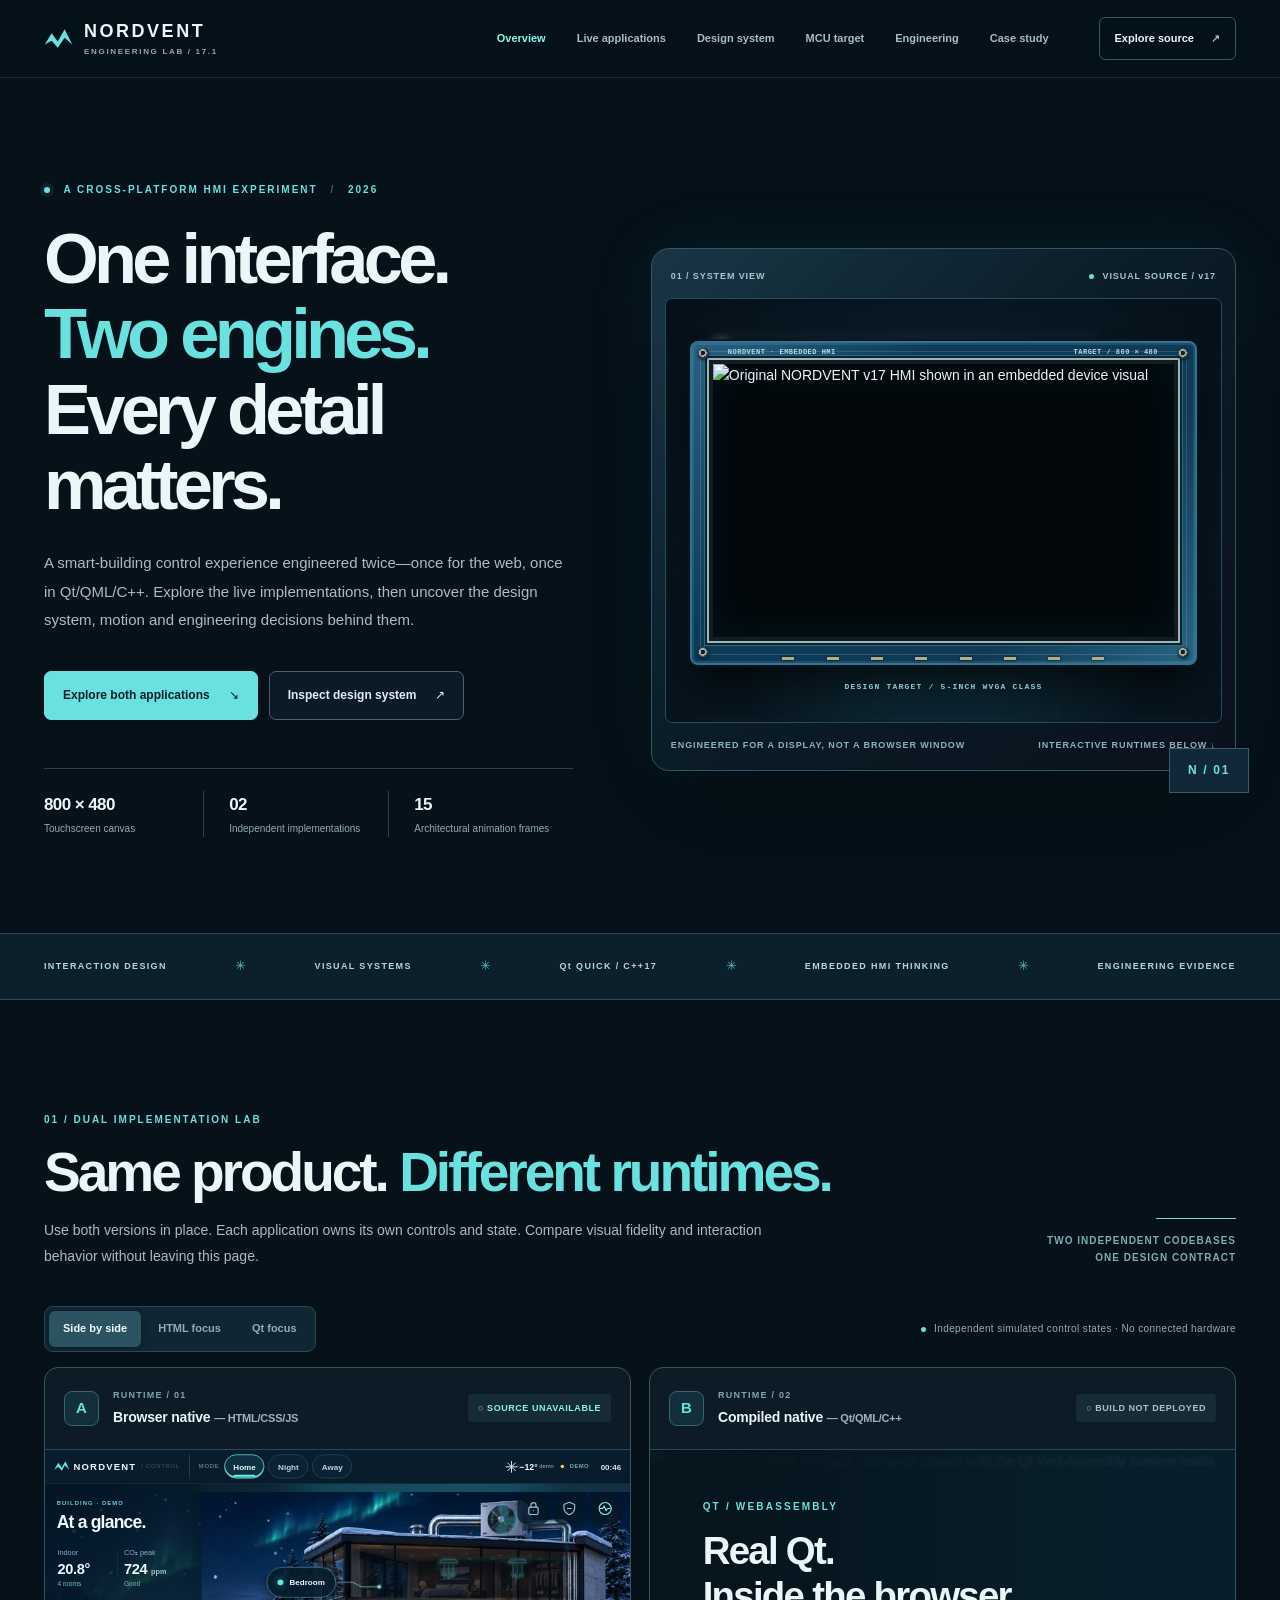
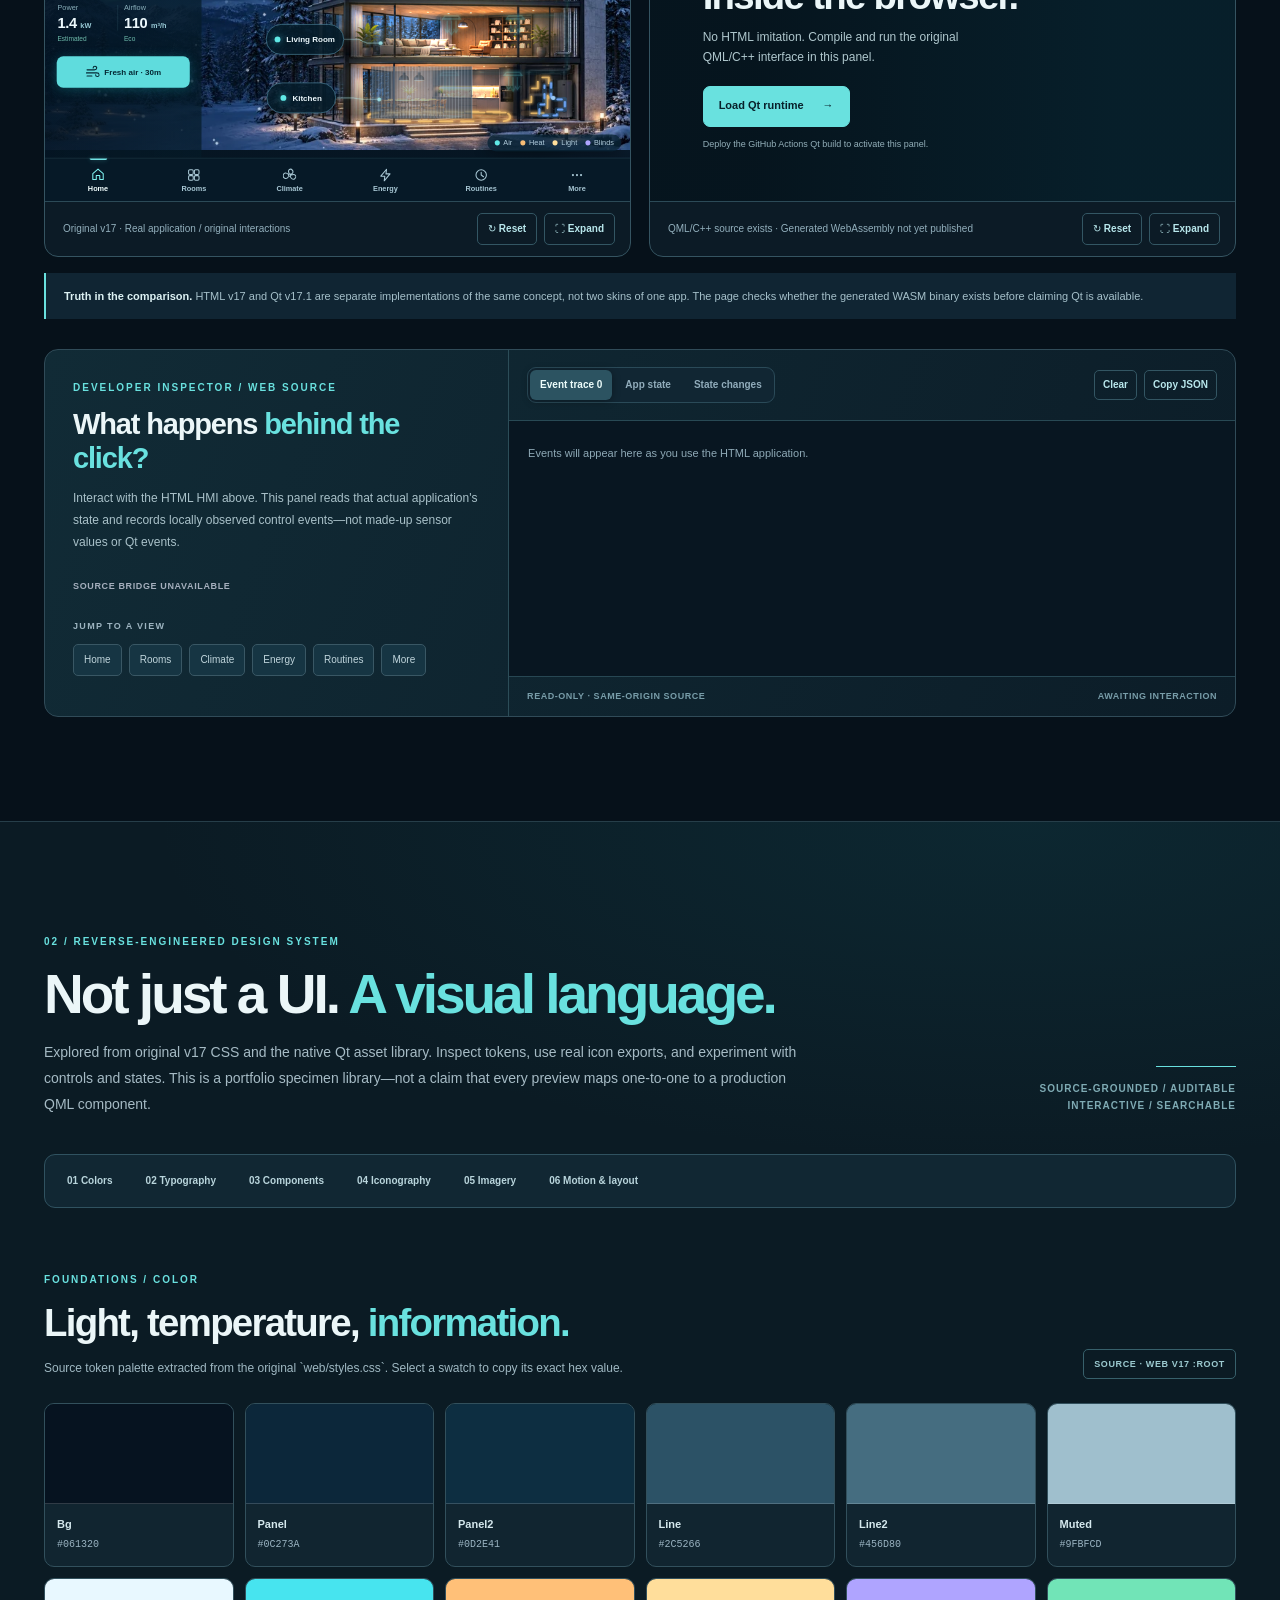
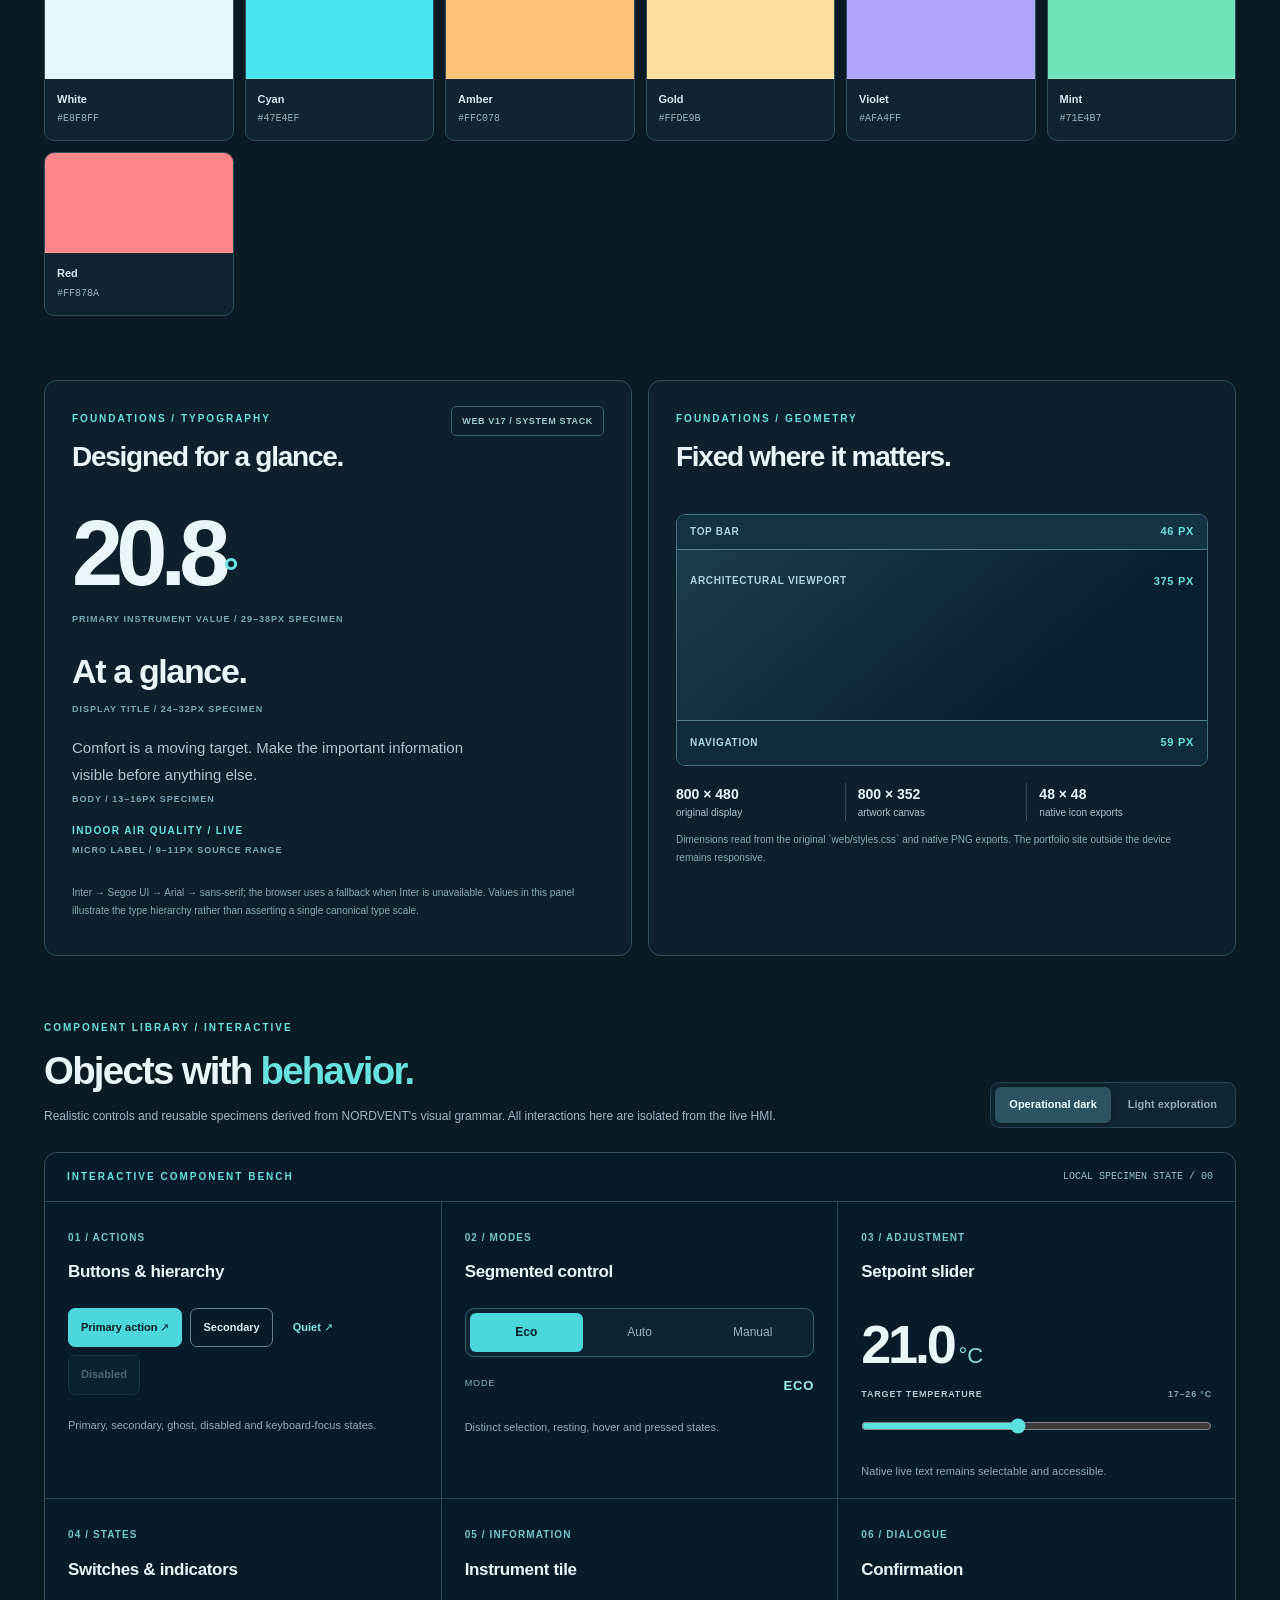
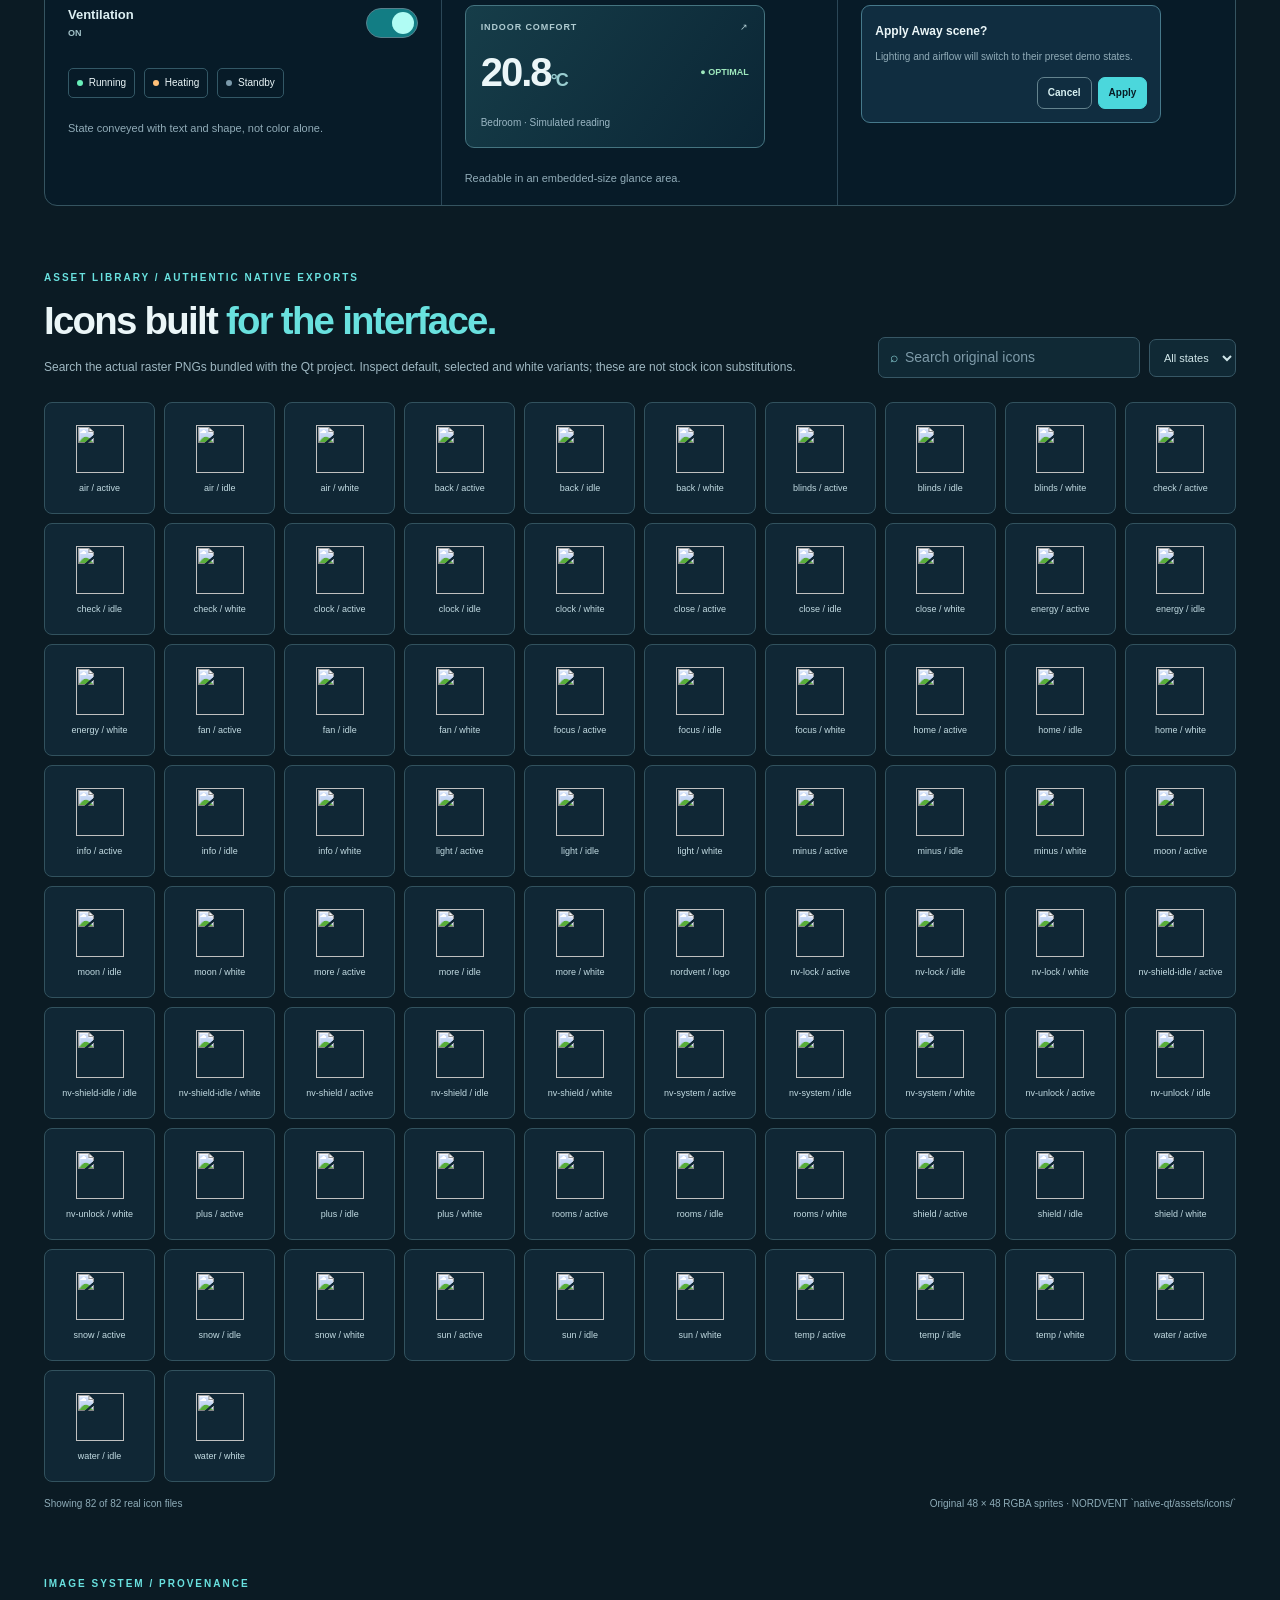
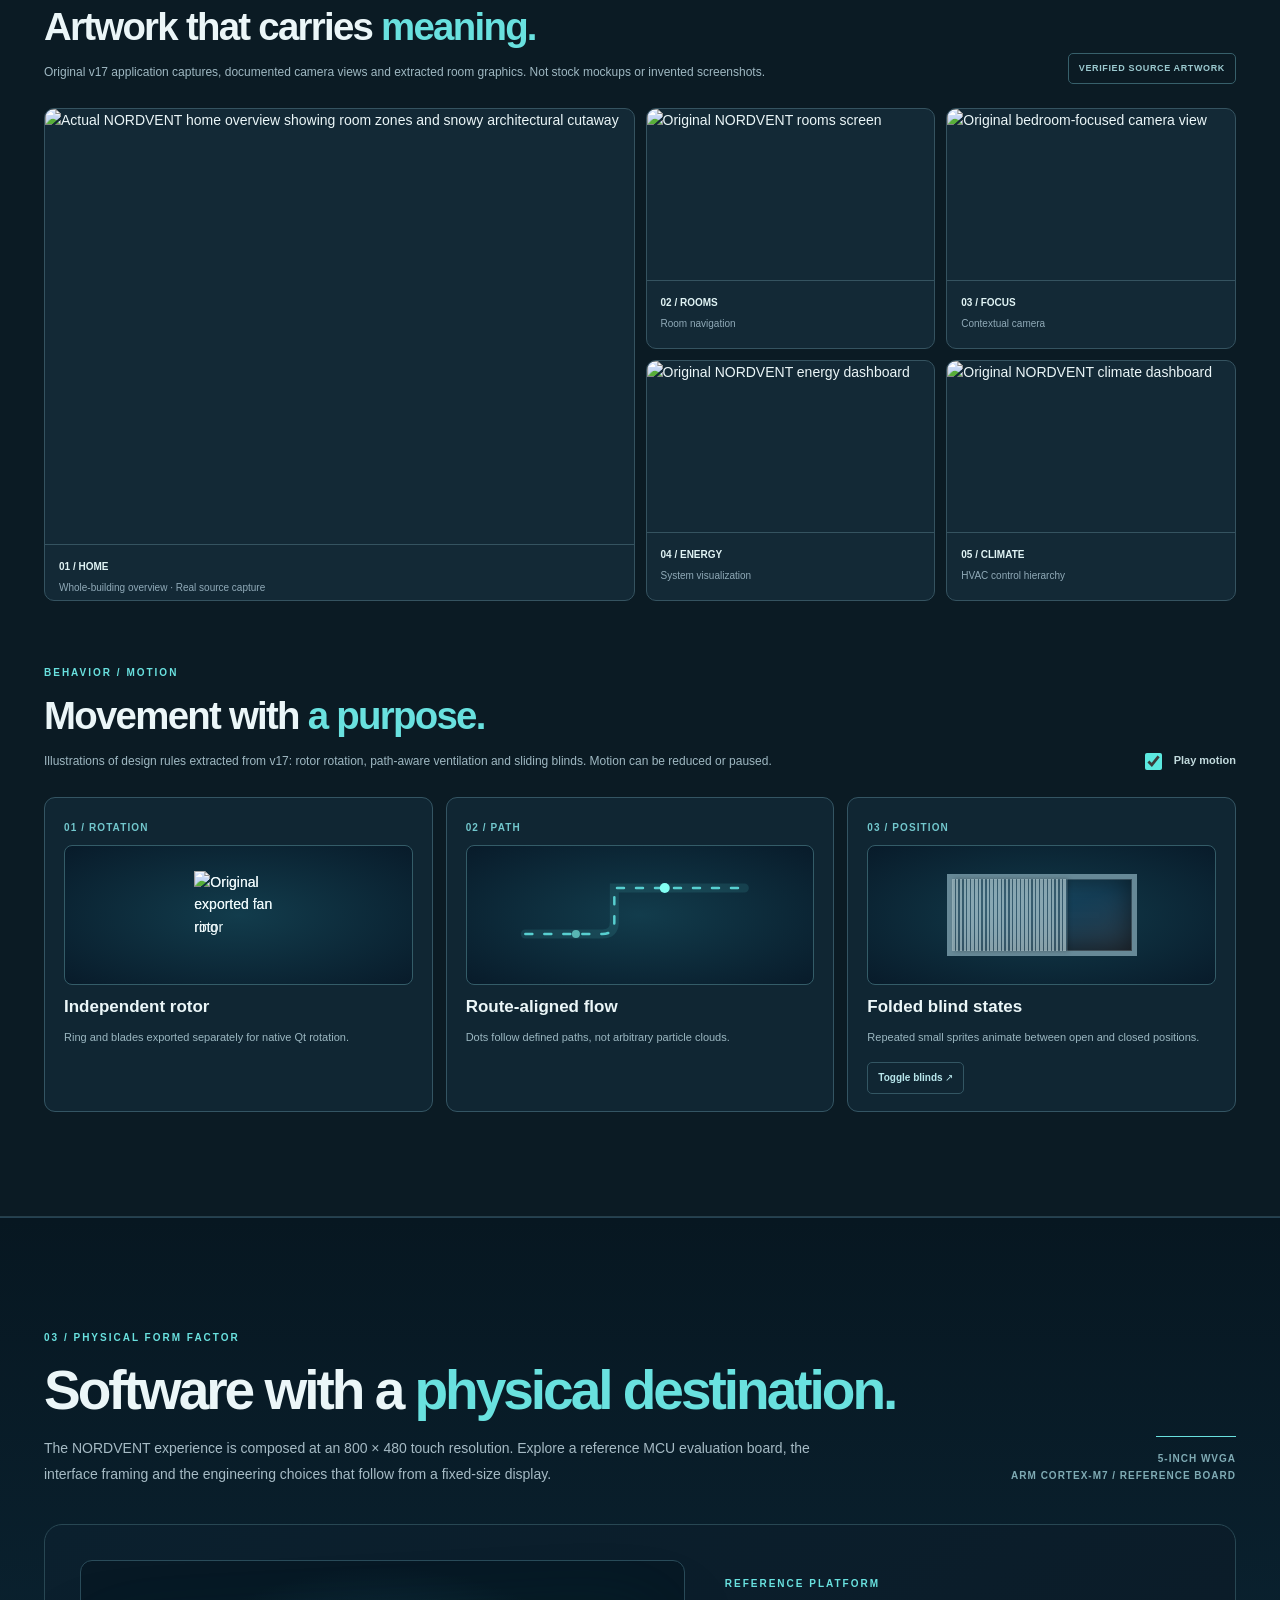
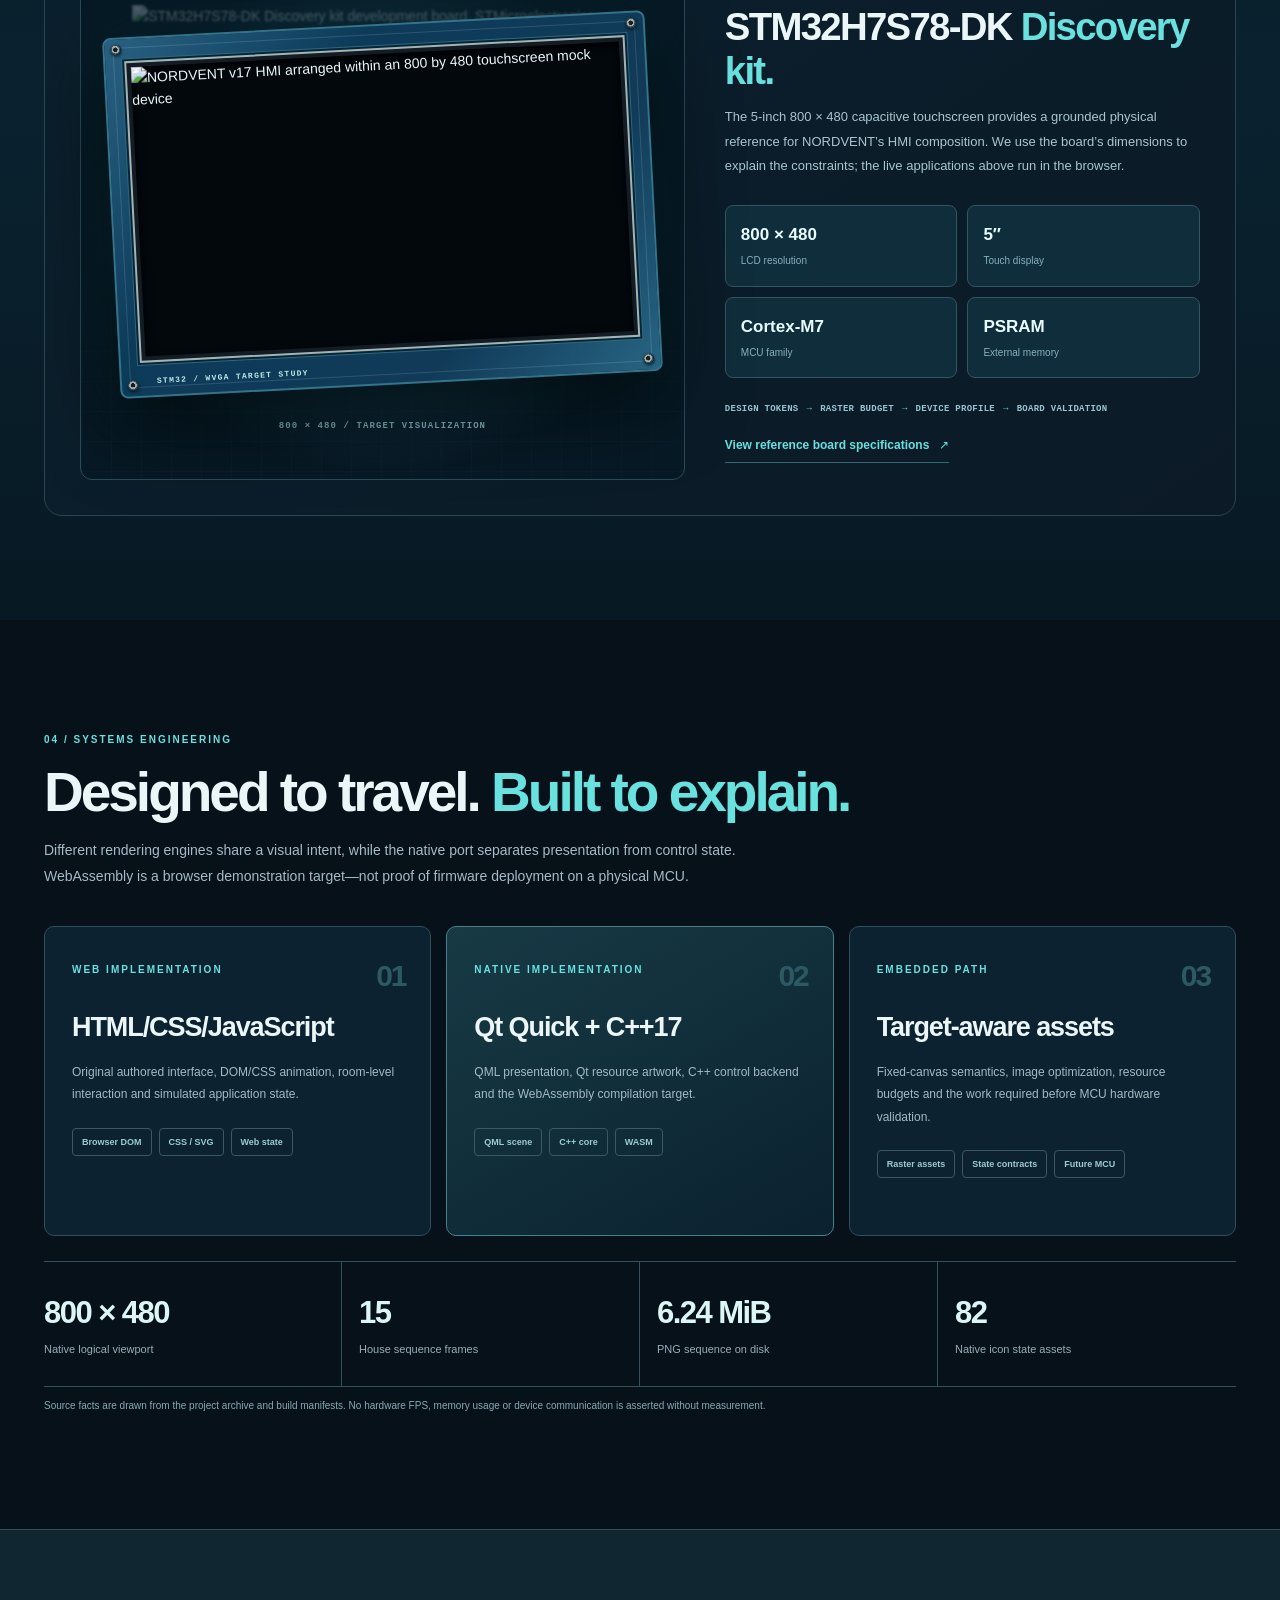
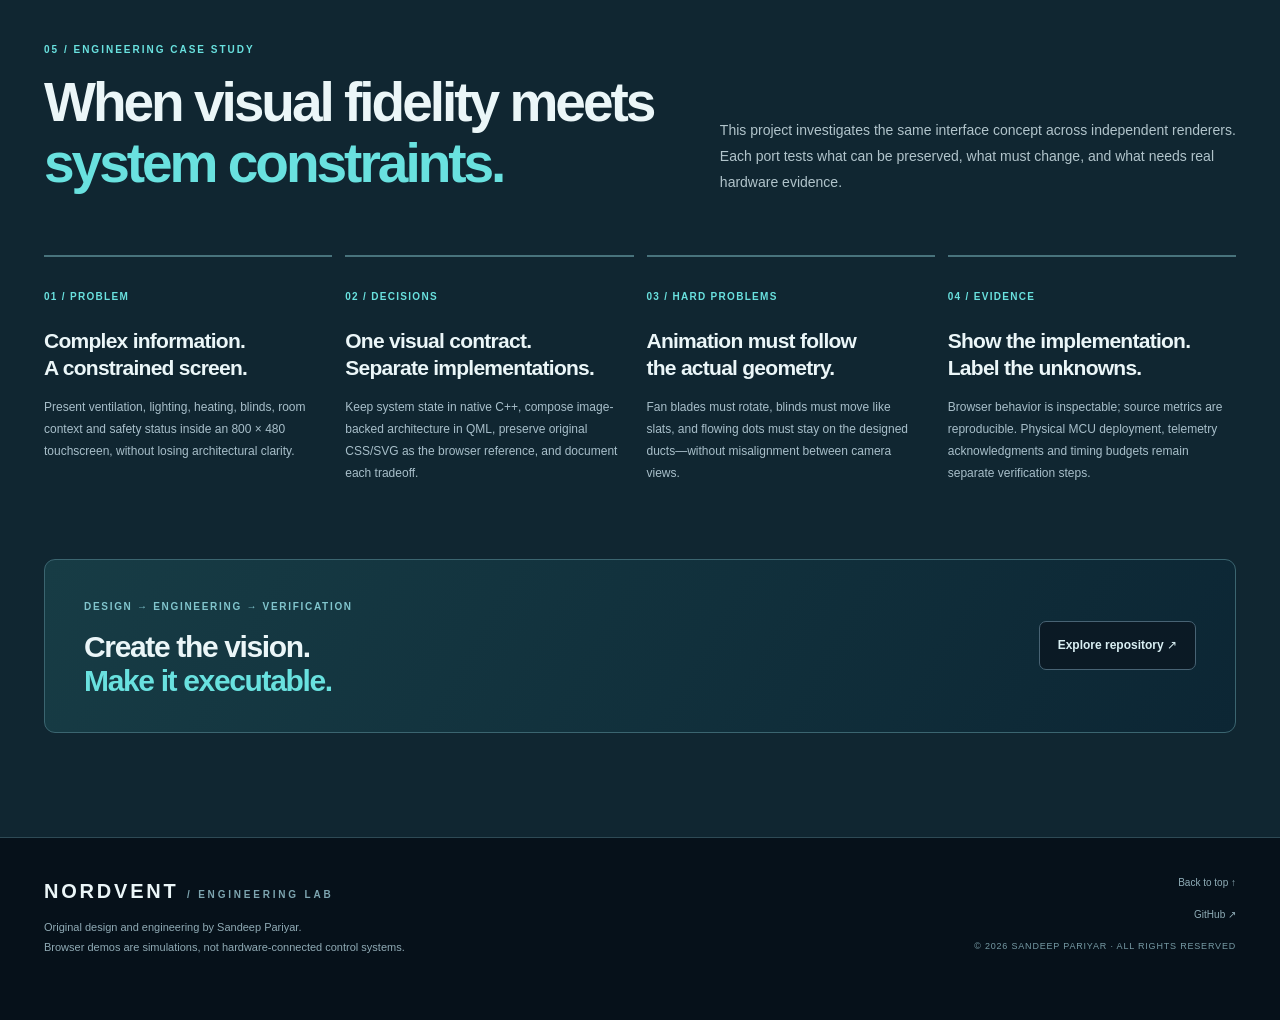
==== commit ae05cfb3: "feat: unified hardware-led dual-runtime Engineering Lab, complete design system and Qt WASM CI" ====
--- a/docs/index.html
+++ b/docs/index.html
@@ -1,49 +1,111 @@
 <!doctype html>
 <html lang="en">
 <head>
-<meta charset="utf-8"><meta name="viewport" content="width=device-width, initial-scale=1"><meta name="theme-color" content="#07131e">
-<title>NORDVENT — Engineering Lab | Embedded Building HMI</title>
-<meta name="description" content="NORDVENT Engineering Lab — explore the original interactive web HMI, a native Qt/QML/C++ port, live application state and a documented embedded UI design system.">
+<meta charset="utf-8">
+<meta name="viewport" content="width=device-width,initial-scale=1">
+<meta name="color-scheme" content="dark">
+<meta name="theme-color" content="#061320">
+<meta name="description" content="NORDVENT Engineering Lab — an original smart-building interface explored in HTML and native Qt WebAssembly, with a reverse-engineered HMI design system and engineering case study.">
+<meta property="og:title" content="NORDVENT — One interface. Two engines.">
+<meta property="og:description" content="Explore two live HMI implementations, a documented component system and the engineering behind a constrained 800 × 480 interface.">
+<meta property="og:image" content="assets/screens/v17_reference_home.png">
+<title>NORDVENT — Cross-Platform HMI Engineering Lab</title>
+<link rel="preload" href="assets/screens/v17_reference_home.png" as="image">
 <link rel="stylesheet" href="styles.css">
+<script defer src="lab.js"></script>
 </head>
 <body>
-<div class="site-shell">
-  <header class="site-header">
-    <a class="brand" href="#lab" aria-label="NORDVENT Home"><span class="mark"><svg viewBox="0 0 32 32" aria-hidden="true"><path d="M1 22 9 8l7 10 7-13 8 17-9-9-6 11-7-8Z" fill="currentColor"/></svg></span><span>NORDVENT<span class="brand-tail"> / ENGINEERING LAB</span></span></a>
-    <nav class="site-nav" aria-label="Showcase sections">
-      <button class="tab active" data-section="lab">Live Lab</button><button class="tab" data-section="system">Design System</button><button class="tab" data-section="architecture">Architecture</button><button class="tab" data-section="study">Case Study</button><button class="tab" data-section="performance">Performance</button>
-    </nav>
-    <a class="github-link" href="https://github.com/sandeepariyar/NORDVENT-Cross-Platform-Smart-Building-HMI-Web-Native-Qt-C-" target="_blank" rel="noopener">GitHub repository ↗</a>
-  </header>
-  <main>
-    <section class="hero">
-      <div class="hero-content"><div class="overline"><span class="status-pulse"></span> INTERACTIVE ENGINEERING SHOWCASE <span class="version">/ v17.1</span></div>
-      <h1>A building interface.<br><span>Two implementations.</span><br>Engineering made visible.</h1>
-      <p>Explore the original architectural HMI, inspect real browser-side state transitions and examine the native Qt/QML/C++ implementation. Designed to demonstrate what sits behind the pixels.</p>
-      <div class="hero-metrics"><div><strong>800 × 480</strong><span>Logical canvas</span></div><div><strong>15 frames</strong><span>Architectural sequence</span></div><div><strong>Qt + Web</strong><span>Independent renderers</span></div><div><strong>C++17</strong><span>Native control core</span></div></div>
-      </div><div class="hero-visual"><img src="assets/screens/v17_reference_home.png" alt="Actual NORDVENT v17 architectural HMI reference screenshot"/><span class="visual-label">ORIGINAL v17 DESIGN REFERENCE</span></div>
-    </section>
-    <section id="section-lab" class="site-section active">
-      <div class="section-lead"><div><div class="eyebrow">01 / INTERACTIVE COMPARISON</div><h2>Operate it. Inspect it.</h2><p>Left: the actual v17 HTML application. Right: the native Qt project's design reference, clearly identified until a genuine browser build is available.</p></div><div class="section-tools"><div class="switcher" role="group" aria-label="Choose preview layout"><button data-layout="compare" class="selected">Compare</button><button data-layout="web">Web only</button><button data-layout="qt">Qt details</button></div></div></div>
-      <div class="lab-grid" id="labGrid">
-        <article class="app-panel web-panel"><div class="panel-heading"><div class="app-title"><span class="dot aqua"></span><span>Web v17</span><span class="app-sub">HTML / CSS / JavaScript</span></div><div class="app-state live">● LIVE APPLICATION</div></div><div class="device-viewport" id="webViewport"><iframe title="NORDVENT original v17 HTML application" id="webApp" src="web/index.html" loading="eager"></iframe></div><div class="panel-foot"><span>Real browser interactions · Local demo state</span><button id="webRefresh" class="text-button">Reset preview ↻</button></div></article>
-        <article class="app-panel qt-panel"><div class="panel-heading"><div class="app-title"><span class="dot silver"></span><span>Native v17.1</span><span class="app-sub">Qt Quick / QML / C++17</span></div><div class="app-state neutral">NATIVE DESKTOP BUILD</div></div><div class="qt-preview"><img id="qtReference" src="assets/screens/v17_reference_home.png" alt="NORDVENT v17 original design reference, not a Qt rendering screenshot"/><div class="reference-stamp">ORIGINAL v17 VISUAL REFERENCE — NOT LIVE Qt</div></div><div class="panel-foot"><span>Separate Qt project · Windows / MinGW</span><a class="text-link" href="https://github.com/sandeepariyar/NORDVENT-Cross-Platform-Smart-Building-HMI-Web-Native-Qt-C-/tree/main/native-qt" target="_blank">Build instructions ↗</a></div></article>
+<a class="skip-link" href="#main">Skip to content</a>
+<header class="site-header" id="top">
+  <div class="header-inner">
+    <a class="brand" href="#top" aria-label="NORDVENT, back to top"><svg viewBox="0 0 38 30" aria-hidden="true"><path d="M1 23 10 8l8 11L27 3l10 20-10-9-9 13-8-9Z" fill="currentColor"/></svg><span>NORDVENT<small>ENGINEERING LAB / 17.1</small></span></a>
+    <nav aria-label="Main navigation" class="primary-nav"><a href="#overview" data-nav="overview">Overview</a><a href="#live" data-nav="live">Live applications</a><a href="#design" data-nav="design">Design system</a><a href="#hardware" data-nav="hardware">MCU target</a><a href="#engineering" data-nav="engineering">Engineering</a><a href="#case-study" data-nav="case-study">Case study</a></nav>
+    <a class="nav-repo" href="https://github.com/sandeepariyar/NORDVENT-Cross-Platform-Smart-Building-HMI-Web-Native-Qt-C-" target="_blank" rel="noopener noreferrer"><span>Explore source</span><span aria-hidden="true">↗</span></a>
+    <button class="mobile-menu" id="menuToggle" type="button" aria-label="Toggle navigation" aria-expanded="false">☰</button>
+  </div>
+</header>
+<main id="main">
+<section id="overview" class="hero section-wrap" aria-labelledby="heroTitle">
+  <div class="hero-copy">
+    <div class="eyebrow"><span class="signal"></span> A CROSS-PLATFORM HMI EXPERIMENT <span class="eyebrow-separator">/</span> 2026</div>
+    <h1 id="heroTitle">One interface.<br><em>Two engines.</em><br>Every detail matters.</h1>
+    <p class="hero-lead">A smart-building control experience engineered twice—once for the web, once in Qt/QML/C++. Explore the live implementations, then uncover the design system, motion and engineering decisions behind them.</p>
+    <div class="hero-actions"><a class="btn btn-primary" href="#live">Explore both applications <span aria-hidden="true">↘</span></a><a class="btn btn-outline" href="#design">Inspect design system <span aria-hidden="true">↗</span></a></div>
+    <div class="hero-facts" aria-label="Project facts"><div><b>800 × 480</b><span>Touchscreen canvas</span></div><div><b>02</b><span>Independent implementations</span></div><div><b>15</b><span>Architectural animation frames</span></div></div>
+  </div>
+  <div class="hero-art">
+    <div class="hero-art-top"><span>01 / SYSTEM VIEW</span><span><i></i> VISUAL SOURCE / v17</span></div>
+    <div class="hero-stage" aria-label="NORDVENT interface in an embedded hardware-inspired display frame">
+      <img class="actual-hardware-photo" src="https://www.st.com/bin/ecommerce/api/image.PF275348.en.feature-description-include-personalized-no-cpn-large.jpg" alt="" aria-hidden="true" loading="lazy"><div class="hardware-grid" aria-hidden="true"></div>
+      <div class="device-board">
+        <span class="board-silk">NORDVENT · EMBEDDED HMI</span><span class="board-code">TARGET / 800 × 480</span>
+        <span class="board-screw board-screw-a"></span><span class="board-screw board-screw-b"></span><span class="board-screw board-screw-c"></span><span class="board-screw board-screw-d"></span>
+        <div class="device-screen"><img src="assets/screens/v17_reference_home.png" alt="Original NORDVENT v17 HMI shown in an embedded device visual" width="800" height="480"><div class="glass-line"></div></div>
+        <div class="board-pins" aria-hidden="true"><i></i><i></i><i></i><i></i><i></i><i></i><i></i><i></i></div>
       </div>
-      <div class="workbench">
-        <aside class="inspector-controls"><div class="tool-head"><span class="eyebrow">DEVELOPER WORKBENCH</span><span class="inspector-mark">◎ INSTRUMENTED</span></div><h3>Understand each interaction.</h3><p>Click any control in the HTML preview. Watch the real browser event, the resulting simulation state and the affected properties. No invented device acknowledgments.</p><div class="prompt-label">QUICK NAVIGATION</div><div class="actions-grid"><button class="preset-btn" data-nav="home">⌂ Home</button><button class="preset-btn" data-nav="rooms">▦ Rooms</button><button class="preset-btn" data-nav="climate">◉ Climate</button><button class="preset-btn" data-nav="energy">ϟ Energy</button><button class="preset-btn" data-nav="routines">◷ Routines</button><button class="preset-btn" data-nav="more">⋯ More</button></div><p class="tiny-note">These buttons click the actual application navigation.</p><div class="security-scope"><span class="scope-icon">◆</span><div><strong>Simulation, not hardware</strong><p>Commands and state shown here belong to the HTML application. The native Qt core is separate; device I/O has not been connected.</p></div></div></aside>
-        <section class="inspector" aria-label="Live developer inspector"><div class="inspector-header"><div><span class="eyebrow">LIVE STATE INSPECTOR</span><h3>Event timeline</h3></div><div class="inspector-actions"><span id="bridgeStatus" class="bridge-status">Connecting…</span><button class="small-btn" id="clearEvents">Clear</button><button class="small-btn" id="copyEvents">Copy JSON</button></div></div><div class="inspector-tabs"><button class="inspect-tab active" data-inspect="events">Events <span id="eventCount">0</span></button><button class="inspect-tab" data-inspect="state">Live state</button><button class="inspect-tab" data-inspect="diff">Last state diff</button></div><div id="eventsPanel" class="log-pane"><div class="empty-log">Interact with the live NORDVENT preview to begin tracing.</div></div><pre id="statePanel" class="log-pane code-pane" hidden></pre><pre id="diffPanel" class="log-pane code-pane" hidden></pre><div class="inspector-footer"><span>READ-ONLY INSTRUMENTATION · SAME ORIGIN</span><span id="lastEventTime">Awaiting interaction</span></div></section>
-      </div>
-    </section>
-    <section id="section-system" class="site-section"><div class="section-lead"><div><div class="eyebrow">02 / DESIGN SYSTEM</div><h2>The logic behind the look.</h2><p>A systematic visual vocabulary translates from a browser HMI to native QML components.</p></div></div>
-      <div class="spec-grid"><article class="spec-panel"><span class="eyebrow">FOUNDATION / COLOR</span><h3>Controlled illumination</h3><p>Dark architectural depth, calibrated cyan activity cues and warm thermal accents.</p><div class="swatches"><div><i style="background:#061320"></i><strong>Midnight</strong><small>#061320</small></div><div><i style="background:#0c273a"></i><strong>Panel</strong><small>#0C273A</small></div><div><i style="background:#47e4ef"></i><strong>Active cyan</strong><small>#47E4EF</small></div><div><i style="background:#ffc078"></i><strong>Heat</strong><small>#FFC078</small></div><div><i style="background:#e8f8ff"></i><strong>Text</strong><small>#E8F8FF</small></div></div></article><article class="spec-panel"><span class="eyebrow">FOUNDATION / TYPE</span><h3>Instrumentation at a glance</h3><div class="type-spec"><span class="type-large">21.8<span>°C</span></span><p>CURRENT ROOM TEMPERATURE</p><strong>Comfort · Ventilation running</strong><small>Prefer real-time native text over rasterized strings.</small></div></article></div>
-      <div class="spec-grid three"><article class="spec-panel"><span class="eyebrow">COMPONENT / CONTROL</span><h3>Interaction states</h3><div class="component-demo"><button class="sample-control" id="sampleButton" aria-pressed="false">Enable ventilation</button><span id="sampleState" class="demo-state">OFF</span></div><p>Independent design token demo — not connected to the building app.</p></article><article class="spec-panel"><span class="eyebrow">COMPONENT / MOTION</span><h3>Deterministic effects</h3><div class="flow-demo"><div class="flow-line"><span class="moving-dot"></span><span class="moving-dot" style="animation-delay:-.8s"></span><span class="moving-dot" style="animation-delay:-1.6s"></span></div></div><p>Fixed-path dot motion for HVAC visualization. No particle emitter required.</p></article><article class="spec-panel"><span class="eyebrow">COMPONENT / DEPLOYMENT</span><h3>Reusable assets</h3><div class="asset-stats"><b>9-slice</b><b>Alpha overlays</b><b>Native values</b></div><p>Preserve the visual language while separating dynamic content from decorative imagery.</p></article></div>
-      <div class="spec-panel wide"><span class="eyebrow">SCREEN CONTRACT</span><h3>Fixed 800 × 480 logical design</h3><div class="layout-diagram"><div class="layout-header">HEADER 46 PX</div><div class="layout-center"><span>ARCHITECTURAL VISUALIZATION</span><span>CONTEXTUAL CONTROLS</span></div><div class="layout-bottom">NAVIGATION 59 PX</div></div><p>Source: original v17 interface. Qt Desktop implements the same resolution. Physical MCU memory and performance validation is a separate engineering task.</p></div>
-    </section>
-    <section id="section-architecture" class="site-section"><div class="section-lead"><div><div class="eyebrow">03 / ARCHITECTURE</div><h2>More than an interface.</h2><p>Separate presentation, control logic, simulation and hardware-bound code.</p></div></div><div class="architecture-diagram"><div class="diagram-tier"><div class="arch-box"><span class="eyebrow">FRONTEND A</span><h3>HTML · CSS · JS</h3><p>Original browser control surface</p></div><div class="arch-box"><span class="eyebrow">FRONTEND B</span><h3>Qt Quick · QML</h3><p>Independent native renderer</p></div></div><div class="diagram-join">│ &nbsp; UI COMMANDS / READ-ONLY STATE &nbsp; │</div><div class="arch-box full"><span class="eyebrow">NATIVE APPLICATION LAYER</span><h3>Portable C++17 Controller</h3><p>Room, HVAC, scene, fault and system-state operations in the Qt implementation. Frontend state bridges are not yet unified across the two applications.</p></div><div class="diagram-join">↓ &nbsp; FUTURE INTERFACE BOUNDARY &nbsp; ↓</div><div class="diagram-tier"><div class="arch-box"><span class="eyebrow">CURRENT / SIMULATED</span><h3>Virtual building</h3><p>Demonstration signals and local state</p></div><div class="arch-box dashed"><span class="eyebrow">FUTURE / NOT SHIPPED</span><h3>Physical controller</h3><p>Hardware adapters, acknowledgments, sensor freshness and safety interlocks</p></div></div></div><div class="notice">The browser application's JavaScript state and the Qt C++ core are <strong>not yet the same runtime backend</strong>. The inspector reports the browser's real state, not fabricated communication with Qt or physical hardware.</div></section>
-    <section id="section-study" class="site-section"><div class="section-lead"><div><div class="eyebrow">04 / CASE STUDY</div><h2>Design to embedded engineering.</h2><p>A visual system rebuilt across implementations while retaining room-level behavior and meaningful interactions.</p></div></div><div class="study-grid"><div class="study-main"><span class="eyebrow">THE CHALLENGE</span><h3>Make a complex building intelligible in 800 × 480.</h3><p>NORDVENT explores how an architectural overview can carry real control meaning without becoming a grid of conventional admin panels. The primary challenge was preserving visual hierarchy, readable status and direct room interactions under fixed embedded display constraints.</p><span class="eyebrow">THE APPROACH</span><h3>Retain the scene. Change the renderer.</h3><p>The HTML implementation established the original v17 visual behavior: room camera presets, 15-frame architectural media, lighting overlays, ventilation circuits, blinds and multiple subsystems. The native Qt implementation reconstructs those interactions in QML and separates control state into C++.</p><span class="eyebrow">THE HARD PROBLEMS</span><h3>Animation alignment, motion and event truth.</h3><p>Subtle faults become obvious at embedded resolution: flow markers departing the duct lines, a fan baked into a static image, or blinds that do not physically fold. The native v17.1 iteration corrects these using predefined coordinates, a separate rotating rotor and repeatable raster slats.</p><span class="eyebrow">WHAT COMES NEXT</span><h3>From simulation to trustworthy device control.</h3><p>A real installation requires telemetry quality, command acknowledgments, independent protection logic, device gateways, persistent settings and hardware testing. Those are specifically documented as future work rather than portrayed as complete.</p></div><div class="study-side"><img src="assets/screens/v17_reference_focus_bedroom.png" alt="Original v17 bedroom-focus control layout"/><div class="image-caption">Room focus — original v17 design reference</div><div class="pullquote">“The same interface idea should remain legible across browser, native desktop, and ultimately constrained hardware.”</div></div></div></section>
-    <section id="section-performance" class="site-section"><div class="section-lead"><div><div class="eyebrow">05 / PERFORMANCE & READINESS</div><h2>Measured, not marketed.</h2><p>Technical evidence and an explicit separation between verified desktop behavior and future MCU claims.</p></div></div><div class="metric-grid"><div class="metric-tile"><strong>800 × 480</strong><span>Logical HMI canvas</span></div><div class="metric-tile"><strong>15</strong><span>Architectural frames</span></div><div class="metric-tile"><strong id="frameMiB">6.24 MiB</strong><span>PNG sequence on disk</span></div><div class="metric-tile"><strong>2</strong><span>Independent source implementations</span></div></div><div class="status-table"><div><strong>Original web v17</strong><span class="good">LIVE IN BROWSER</span><p>Working browser prototype with actual interactive state.</p></div><div><strong>Native Qt v17.1</strong><span class="good">SOURCE INCLUDED</span><p>Working Windows app reported by creator. Runtime not embedded in this page.</p></div><div><strong>Qt WebAssembly</strong><span class="planned">NOT BUILT</span><p>Requires a separate Emscripten/Qt build and browser testing.</p></div><div><strong>MCU target / LVGL</strong><span class="planned">NOT VALIDATED</span><p>No physical board, platform profile or graphics-driver verification yet.</p></div><div><strong>Real building I/O</strong><span class="planned">SIMULATION ONLY</span><p>Do not infer actual sensor or actuator acknowledgments.</p></div></div><div class="notice">Compressed PNG size is <strong>not</strong> decoded memory usage. A full 800 × 352 RGBA frame requires roughly 1.07 MiB of raw pixel storage, before additional buffers or compositor overhead.</div></section>
-  </main>
-  <footer class="footer"><div><strong>NORDVENT</strong><span>DESIGNED & DEVELOPED BY SANDEEP PARIYAR</span></div><div>© 2026 Sandeep Pariyar. All Rights Reserved. <span>Independent engineering showcase · simulation only</span></div></footer>
-</div>
-<script src="lab.js" defer></script>
-</body></html>
+      <div class="board-stage-caption">DESIGN TARGET / 5-INCH WVGA CLASS</div>
+    </div>
+    <div class="hero-art-bottom"><span>ENGINEERED FOR A DISPLAY, NOT A BROWSER WINDOW</span><span>INTERACTIVE RUNTIMES BELOW ↓</span></div>
+    <div class="hero-corner" aria-hidden="true">N / 01</div>
+  </div>
+</section>
+<div class="strip"><div class="section-wrap strip-inner"><span>INTERACTION DESIGN</span><b>✳</b><span>VISUAL SYSTEMS</span><b>✳</b><span>Qt QUICK / C++17</span><b>✳</b><span>EMBEDDED HMI THINKING</span><b>✳</b><span>ENGINEERING EVIDENCE</span></div></div>
+<section id="live" class="section-wrap section-block" aria-labelledby="liveHeading">
+  <div class="section-top"><div><div class="eyebrow">01 / DUAL IMPLEMENTATION LAB</div><h2 id="liveHeading">Same product. <em>Different runtimes.</em></h2><p class="section-intro">Use both versions in place. Each application owns its own controls and state. Compare visual fidelity and interaction behavior without leaving this page.</p></div><div class="section-side-note"><span class="thin-rule"></span> TWO INDEPENDENT CODEBASES<br>ONE DESIGN CONTRACT</div></div>
+  <div class="lab-toolbar"><div class="view-toggle" role="group" aria-label="Application view"><button type="button" class="is-selected" data-layout="both" aria-pressed="true">Side by side</button><button type="button" data-layout="web" aria-pressed="false">HTML focus</button><button type="button" data-layout="qt" aria-pressed="false">Qt focus</button></div><span class="lab-note"><span class="tiny-dot"></span> Independent simulated control states · No connected hardware</span></div>
+  <div class="live-grid" id="labGrid">
+    <article class="runtime-card" id="webCard" aria-labelledby="webCardTitle"><div class="runtime-header"><div class="runtime-index">A</div><div><div class="runtime-caption">RUNTIME / 01</div><h3 id="webCardTitle">Browser native <span>— HTML/CSS/JS</span></h3></div><div class="runtime-status status-on" id="webStatus">● LIVE WEB</div></div>
+      <div class="runtime-screen" id="webViewport"><iframe id="webApp" src="web/index.html" title="Actual interactive NORDVENT Web v17 application" loading="eager" allow="fullscreen"></iframe></div>
+      <div class="runtime-foot"><span>Original v17 · Real application / original interactions</span><div class="inline-actions"><button type="button" id="webRefresh" aria-label="Reset HTML application">↻ Reset</button><button type="button" data-expand="web" aria-label="Expand HTML application">⛶ Expand</button></div></div>
+    </article>
+    <article class="runtime-card" id="qtCard" aria-labelledby="qtCardTitle"><div class="runtime-header"><div class="runtime-index">B</div><div><div class="runtime-caption">RUNTIME / 02</div><h3 id="qtCardTitle">Compiled native <span>— Qt/QML/C++</span></h3></div><div class="runtime-status status-idle" id="qtStatus">○ NOT LOADED</div></div>
+      <div class="runtime-screen" id="qtViewport"><iframe id="qtApp" title="Real NORDVENT Qt WebAssembly application" allow="fullscreen" loading="lazy"></iframe><div class="wasm-gate" id="wasmGate"><img src="assets/screens/v17_reference_home.png" alt="Original NORDVENT interface reference shown until the Qt WebAssembly runtime loads" width="800" height="480"><div class="wasm-overlay"><span class="wasm-mark">QT / WEBASSEMBLY</span><h4>Real Qt.<br>Inside the browser.</h4><p>No HTML imitation. Compile and run the original QML/C++ interface in this panel.</p><button class="btn btn-primary" id="loadQt" type="button">Load Qt runtime <span aria-hidden="true">→</span></button><small id="qtHint">Loads on demand to keep the portfolio responsive.</small></div></div></div>
+      <div class="runtime-foot"><span id="qtFootStatus">Qt 6.11.2 target · WebAssembly build must be deployed</span><div class="inline-actions"><button type="button" id="qtRefresh" aria-label="Restart Qt runtime">↻ Reset</button><button type="button" data-expand="qt" aria-label="Expand Qt application">⛶ Expand</button></div></div>
+    </article>
+  </div>
+  <div class="micro-footnote"><strong>Truth in the comparison.</strong> HTML v17 and Qt v17.1 are separate implementations of the same concept, not two skins of one app. The page checks whether the generated WASM binary exists before claiming Qt is available.</div>
+  <div class="inspector-block" id="inspector"><div class="inspector-intro"><div class="eyebrow">DEVELOPER INSPECTOR / WEB SOURCE</div><div class="inspector-intro-row"><div><h3>What happens <em>behind the click?</em></h3><p>Interact with the HTML HMI above. This panel reads that actual application's state and records locally observed control events—not made-up sensor values or Qt events.</p></div><span class="bridge" id="bridgeStatus">CONNECTING…</span></div><div class="inspector-shortcuts"><span>JUMP TO A VIEW</span><button data-page="home">Home</button><button data-page="rooms">Rooms</button><button data-page="climate">Climate</button><button data-page="energy">Energy</button><button data-page="routines">Routines</button><button data-page="more">More</button></div></div>
+    <div class="inspector-data"><div class="inspector-data-head"><div class="view-toggle small" role="group" aria-label="Inspector view"><button class="is-selected" data-inspect="events">Event trace <span id="eventCount">0</span></button><button data-inspect="state">App state</button><button data-inspect="diff">State changes</button></div><div class="inline-actions"><button id="clearEvents" type="button">Clear</button><button id="copyEvents" type="button">Copy JSON</button></div></div><div class="log-surface"><div class="log-pane" id="eventsPanel"><p class="empty-log">Events will appear here as you use the HTML application.</p></div><pre class="log-pane code-pane" id="statePanel" hidden></pre><pre class="log-pane code-pane" id="diffPanel" hidden></pre></div><div class="inspector-data-foot"><span>READ-ONLY · SAME-ORIGIN SOURCE</span><span id="lastEventTime">AWAITING INTERACTION</span></div></div>
+  </div>
+</section>
+<section id="design" class="section-block design-section" aria-labelledby="designHeading"><div class="section-wrap"><div class="section-top"><div><div class="eyebrow">02 / REVERSE-ENGINEERED DESIGN SYSTEM</div><h2 id="designHeading">Not just a UI. <em>A visual language.</em></h2><p class="section-intro">Explored from original v17 CSS and the native Qt asset library. Inspect tokens, use real icon exports, and experiment with controls and states. This is a portfolio specimen library—not a claim that every preview maps one-to-one to a production QML component.</p></div><div class="section-side-note"><span class="thin-rule"></span> SOURCE-GROUNDED / AUDITABLE<br>INTERACTIVE / SEARCHABLE</div></div>
+  <div class="system-nav" role="navigation" aria-label="Design system categories"><a href="#ds-colors">01 Colors</a><a href="#ds-type">02 Typography</a><a href="#ds-controls">03 Components</a><a href="#ds-icons">04 Iconography</a><a href="#ds-assets">05 Imagery</a><a href="#ds-motion">06 Motion & layout</a></div>
+  <div id="ds-colors" class="ds-block"><div class="ds-header"><div><div class="eyebrow">FOUNDATIONS / COLOR</div><h3>Light, temperature, <em>information.</em></h3><p>Source token palette extracted from the original `web/styles.css`. Select a swatch to copy its exact hex value.</p></div><span class="source-pill">SOURCE · WEB V17 :ROOT</span></div><div id="colorGrid" class="color-grid" aria-label="Authentic color tokens"></div></div>
+  <div class="ds-columns" id="ds-type"><div class="ds-slab typography-slab"><div class="slab-head"><div><span class="eyebrow">FOUNDATIONS / TYPOGRAPHY</span><h3>Designed for a glance.</h3></div><span class="source-pill">WEB V17 / SYSTEM STACK</span></div><div class="type-sheet"><span class="type-hero">20.8<span>°</span></span><span class="type-meta">PRIMARY INSTRUMENT VALUE / 29–38PX SPECIMEN</span><strong class="type-title">At a glance.</strong><span class="type-meta">DISPLAY TITLE / 24–32PX SPECIMEN</span><span class="type-body">Comfort is a moving target. Make the important information visible before anything else.</span><span class="type-meta">BODY / 13–16PX SPECIMEN</span><span class="type-overline">INDOOR AIR QUALITY / LIVE</span><span class="type-meta">MICRO LABEL / 9–11PX SOURCE RANGE</span></div><p class="source-caption">Inter → Segoe UI → Arial → sans-serif; the browser uses a fallback when Inter is unavailable. Values in this panel illustrate the type hierarchy rather than asserting a single canonical type scale.</p></div>
+    <div class="ds-slab layout-slab"><div class="slab-head"><div><span class="eyebrow">FOUNDATIONS / GEOMETRY</span><h3>Fixed where it matters.</h3></div></div><div class="geometry-preview"><div class="geometry-top">TOP BAR <b>46 PX</b></div><div class="geometry-mid">ARCHITECTURAL VIEWPORT <b>375 PX</b></div><div class="geometry-bottom">NAVIGATION <b>59 PX</b></div></div><div class="geo-facts"><span><b>800 × 480</b> original display</span><span><b>800 × 352</b> artwork canvas</span><span><b>48 × 48</b> native icon exports</span></div><p class="source-caption">Dimensions read from the original `web/styles.css` and native PNG exports. The portfolio site outside the device remains responsive.</p></div></div>
+  <div id="ds-controls" class="ds-block"><div class="ds-header"><div><div class="eyebrow">COMPONENT LIBRARY / INTERACTIVE</div><h3>Objects with <em>behavior.</em></h3><p>Realistic controls and reusable specimens derived from NORDVENT's visual grammar. All interactions here are isolated from the live HMI.</p></div><div class="view-toggle" role="group" aria-label="Specimen theme"><button class="is-selected" data-theme="night">Operational dark</button><button data-theme="day">Light exploration</button></div></div><div class="component-surface" id="componentSurface" data-theme-mode="night"><div class="component-topline"><div class="eyebrow">INTERACTIVE COMPONENT BENCH</div><span id="sampleFeedback">LOCAL SPECIMEN STATE / 00</span></div><div class="component-grid">
+    <article class="specimen"><span class="specimen-index">01 / ACTIONS</span><h4>Buttons & hierarchy</h4><div class="specimen-controls"><button type="button" class="demo-button demo-primary" data-demo-action="Primary action">Primary action ↗</button><button type="button" class="demo-button demo-outline" data-demo-action="Secondary action">Secondary</button><button type="button" class="demo-button demo-ghost" data-demo-action="Quiet action">Quiet ↗</button><button type="button" class="demo-button" disabled>Disabled</button></div><p>Primary, secondary, ghost, disabled and keyboard-focus states.</p></article>
+    <article class="specimen"><span class="specimen-index">02 / MODES</span><h4>Segmented control</h4><div class="demo-segmented" role="group" aria-label="Ventilation mode specimen"><button type="button" class="active" aria-pressed="true" data-demo-mode="Eco">Eco</button><button type="button" aria-pressed="false" data-demo-mode="Auto">Auto</button><button type="button" aria-pressed="false" data-demo-mode="Manual">Manual</button></div><div class="specimen-readout">MODE <strong id="modeValue">ECO</strong></div><p>Distinct selection, resting, hover and pressed states.</p></article>
+    <article class="specimen"><span class="specimen-index">03 / ADJUSTMENT</span><h4>Setpoint slider</h4><div class="setpoint-value"><strong id="setpointValue">21.0</strong><span>°C</span></div><label class="range-label" for="setpointDemo">TARGET TEMPERATURE <span>17–26 °C</span></label><input class="demo-range" id="setpointDemo" type="range" min="17" max="26" step="0.5" value="21"><p>Native live text remains selectable and accessible.</p></article>
+    <article class="specimen"><span class="specimen-index">04 / STATES</span><h4>Switches & indicators</h4><div class="switch-line"><span>Ventilation <small id="fanLabel">ON</small></span><button type="button" id="fanSwitch" class="demo-switch on" role="switch" aria-checked="true" aria-label="Ventilation example"><i></i></button></div><div class="status-specimens"><span><i class="mini-state on"></i> Running</span><span><i class="mini-state warm"></i> Heating</span><span><i class="mini-state off"></i> Standby</span></div><p>State conveyed with text and shape, not color alone.</p></article>
+    <article class="specimen"><span class="specimen-index">05 / INFORMATION</span><h4>Instrument tile</h4><div class="instrument-tile"><span>INDOOR COMFORT <span>↗</span></span><div><strong>20.8<small>°C</small></strong><span class="instrument-good">● OPTIMAL</span></div><small>Bedroom · Simulated reading</small></div><p>Readable in an embedded-size glance area.</p></article>
+    <article class="specimen"><span class="specimen-index">06 / DIALOGUE</span><h4>Confirmation</h4><div class="dialogue-sample"><strong>Apply Away scene?</strong><p>Lighting and airflow will switch to their preset demo states.</p><div><button type="button" class="demo-button demo-outline" data-demo-action="Cancelled scene">Cancel</button><button type="button" class="demo-button demo-primary" data-demo-action="Applied Away scene">Apply</button></div></div></article>
+  </div></div></div>
+  <div id="ds-icons" class="ds-block"><div class="ds-header"><div><div class="eyebrow">ASSET LIBRARY / AUTHENTIC NATIVE EXPORTS</div><h3>Icons built <em>for the interface.</em></h3><p>Search the actual raster PNGs bundled with the Qt project. Inspect default, selected and white variants; these are not stock icon substitutions.</p></div><div class="icon-tools"><label class="search-field"><span aria-hidden="true">⌕</span><span class="sr-only">Search icons</span><input id="iconSearch" type="search" placeholder="Search original icons" autocomplete="off"></label><select id="iconVariant" aria-label="Filter icon variant"><option value="all">All states</option><option value="idle">Idle</option><option value="active">Active</option><option value="white">White</option></select></div></div><div class="icon-grid" id="iconGrid" aria-live="polite"></div><p class="icon-footnote"><span id="iconCount">Loading asset manifest…</span><span>Original 48 × 48 RGBA sprites · NORDVENT `native-qt/assets/icons/`</span></p></div>
+  <div id="ds-assets" class="ds-block"><div class="ds-header"><div><div class="eyebrow">IMAGE SYSTEM / PROVENANCE</div><h3>Artwork that carries <em>meaning.</em></h3><p>Original v17 application captures, documented camera views and extracted room graphics. Not stock mockups or invented screenshots.</p></div><span class="source-pill">VERIFIED SOURCE ARTWORK</span></div><div class="asset-gallery"><figure class="asset-major"><img loading="lazy" src="assets/screens/v17_reference_home.png" alt="Actual NORDVENT home overview showing room zones and snowy architectural cutaway"><figcaption><b>01 / HOME</b><span>Whole-building overview · Real source capture</span></figcaption></figure><figure><img loading="lazy" src="assets/screens/v17_reference_rooms.png" alt="Original NORDVENT rooms screen"><figcaption><b>02 / ROOMS</b><span>Room navigation</span></figcaption></figure><figure><img loading="lazy" src="assets/screens/v17_reference_focus_bedroom.png" alt="Original bedroom-focused camera view"><figcaption><b>03 / FOCUS</b><span>Contextual camera</span></figcaption></figure><figure><img loading="lazy" src="assets/screens/v17_reference_energy.png" alt="Original NORDVENT energy dashboard"><figcaption><b>04 / ENERGY</b><span>System visualization</span></figcaption></figure><figure><img loading="lazy" src="assets/screens/v17_reference_climate.png" alt="Original NORDVENT climate dashboard"><figcaption><b>05 / CLIMATE</b><span>HVAC control hierarchy</span></figcaption></figure></div></div>
+  <div id="ds-motion" class="ds-block"><div class="ds-header"><div><div class="eyebrow">BEHAVIOR / MOTION</div><h3>Movement with <em>a purpose.</em></h3><p>Illustrations of design rules extracted from v17: rotor rotation, path-aware ventilation and sliding blinds. Motion can be reduced or paused.</p></div><label class="motion-toggle"><input id="motionEnabled" type="checkbox" checked><span>Play motion</span></label></div><div class="motion-gallery" id="motionGallery"><article><span class="specimen-index">01 / ROTATION</span><div class="fan-study"><img class="fan-ring" src="assets/motion/fan_ring.png" alt="Original exported fan ring"><img class="fan-blades" src="assets/motion/fan_blades.png" alt="Original exported fan rotor"></div><h4>Independent rotor</h4><p>Ring and blades exported separately for native Qt rotation.</p></article><article><span class="specimen-index">02 / PATH</span><div class="path-study"><svg viewBox="0 0 260 110" role="img" aria-label="Animated dots following a ventilation path"><path d="M15 74H92Q104 74 104 62V28H234" fill="none" stroke="currentColor" stroke-width="9" opacity=".13" stroke-linecap="round"/><path d="M15 74H92Q104 74 104 62V28H234" fill="none" stroke="currentColor" stroke-width="2.5" stroke-linecap="round" stroke-dasharray="7 12"/><circle r="5" fill="#82fff3"><animateMotion dur="3s" repeatCount="indefinite" path="M15 74H92Q104 74 104 62V28H234"/></circle><circle r="4" fill="#82fff3" opacity=".6"><animateMotion dur="3s" begin="-1.5s" repeatCount="indefinite" path="M15 74H92Q104 74 104 62V28H234"/></circle></svg></div><h4>Route-aligned flow</h4><p>Dots follow defined paths, not arbitrary particle clouds.</p></article><article><span class="specimen-index">03 / POSITION</span><div class="blind-study" id="blindStudy"><div class="blind-window"><div class="blind-slats"></div></div></div><h4>Folded blind states</h4><p>Repeated small sprites animate between open and closed positions.</p><button type="button" id="blindToggle" class="text-action">Toggle blinds ↗</button></article></div></div>
+  </div></section>
+<section id="hardware" class="section-block hardware-section" aria-labelledby="hardwareTitle"><div class="section-wrap">
+  <div class="section-top"><div><div class="eyebrow">03 / PHYSICAL FORM FACTOR</div><h2 id="hardwareTitle">Software with a <em>physical destination.</em></h2><p class="section-intro">The NORDVENT experience is composed at an 800 × 480 touch resolution. Explore a reference MCU evaluation board, the interface framing and the engineering choices that follow from a fixed-size display.</p></div><div class="section-side-note"><span class="thin-rule"></span> 5-INCH WVGA<br>ARM CORTEX-M7 / REFERENCE BOARD</div></div>
+  <div class="hardware-feature"><div class="hardware-photo">
+    <img class="actual-hardware-photo hardware-reference" src="https://www.st.com/bin/ecommerce/api/image.PF275348.en.feature-description-include-personalized-no-cpn-large.jpg" alt="STM32H7S78-DK Discovery kit development board, STMicroelectronics" loading="lazy"><div class="hardware-photo-grid" aria-hidden="true"></div>
+    <div class="hardware-device">
+      <div class="hardware-inner-bezel"><img src="assets/screens/v17_reference_home.png" alt="NORDVENT v17 HMI arranged within an 800 by 480 touchscreen mock device" width="800" height="480"></div>
+      <span class="hw-hole hw-tl"></span><span class="hw-hole hw-tr"></span><span class="hw-hole hw-bl"></span><span class="hw-hole hw-br"></span>
+      <span class="hardware-device-mark">STM32 / WVGA TARGET STUDY</span>
+    </div>
+    <span class="hardware-float-label">800 × 480 / TARGET VISUALIZATION</span>
+  </div><div class="hardware-facts"><div class="eyebrow">REFERENCE PLATFORM</div><h3>STM32H7S78-DK <em>Discovery kit.</em></h3><p>The 5-inch 800 × 480 capacitive touchscreen provides a grounded physical reference for NORDVENT’s HMI composition. We use the board’s dimensions to explain the constraints; the live applications above run in the browser.</p>
+    <div class="hardware-stat-grid"><div><b>800 × 480</b><span>LCD resolution</span></div><div><b>5″</b><span>Touch display</span></div><div><b>Cortex-M7</b><span>MCU family</span></div><div><b>PSRAM</b><span>External memory</span></div></div>
+    <div class="hw-steps"><span>DESIGN TOKENS</span><i>→</i><span>RASTER BUDGET</span><i>→</i><span>DEVICE PROFILE</span><i>→</i><span>BOARD VALIDATION</span></div>
+    <a class="hardware-link" href="https://www.st.com/en/evaluation-tools/stm32h7s78-dk.html" target="_blank" rel="noopener noreferrer">View reference board specifications <span aria-hidden="true">↗</span></a>
+  </div></div>
+</div></section>
+<section id="engineering" class="section-wrap section-block" aria-labelledby="engHeading"><div class="section-top"><div><div class="eyebrow">04 / SYSTEMS ENGINEERING</div><h2 id="engHeading">Designed to travel. <em>Built to explain.</em></h2><p class="section-intro">Different rendering engines share a visual intent, while the native port separates presentation from control state. WebAssembly is a browser demonstration target—not proof of firmware deployment on a physical MCU.</p></div></div><div class="architecture-grid"><article class="architecture-card"><span class="architecture-num">01</span><span class="eyebrow">WEB IMPLEMENTATION</span><h3>HTML/CSS/JavaScript</h3><p>Original authored interface, DOM/CSS animation, room-level interaction and simulated application state.</p><div class="tag-list"><span>Browser DOM</span><span>CSS / SVG</span><span>Web state</span></div></article><article class="architecture-card featured"><span class="architecture-num">02</span><span class="eyebrow">NATIVE IMPLEMENTATION</span><h3>Qt Quick + C++17</h3><p>QML presentation, Qt resource artwork, C++ control backend and the WebAssembly compilation target.</p><div class="tag-list"><span>QML scene</span><span>C++ core</span><span>WASM</span></div></article><article class="architecture-card"><span class="architecture-num">03</span><span class="eyebrow">EMBEDDED PATH</span><h3>Target-aware assets</h3><p>Fixed-canvas semantics, image optimization, resource budgets and the work required before MCU hardware validation.</p><div class="tag-list"><span>Raster assets</span><span>State contracts</span><span>Future MCU</span></div></article></div><div class="metrics-band"><div><span>800 × 480</span><small>Native logical viewport</small></div><div><span>15</span><small>House sequence frames</small></div><div><span id="frameMiB">6.24 MiB</span><small>PNG sequence on disk</small></div><div><span id="assetCount">—</span><small>Native icon state assets</small></div></div><p class="source-caption">Source facts are drawn from the project archive and build manifests. No hardware FPS, memory usage or device communication is asserted without measurement.</p></section>
+<section id="case-study" class="case-section section-block" aria-labelledby="caseHeading"><div class="section-wrap"><div class="case-lead"><div><div class="eyebrow">05 / ENGINEERING CASE STUDY</div><h2 id="caseHeading">When visual fidelity meets <em>system constraints.</em></h2></div><p>This project investigates the same interface concept across independent renderers. Each port tests what can be preserved, what must change, and what needs real hardware evidence.</p></div><div class="case-grid"><div class="case-phase"><span>01 / PROBLEM</span><h3>Complex information.<br>A constrained screen.</h3><p>Present ventilation, lighting, heating, blinds, room context and safety status inside an 800 × 480 touchscreen, without losing architectural clarity.</p></div><div class="case-phase"><span>02 / DECISIONS</span><h3>One visual contract.<br>Separate implementations.</h3><p>Keep system state in native C++, compose image-backed architecture in QML, preserve original CSS/SVG as the browser reference, and document each tradeoff.</p></div><div class="case-phase"><span>03 / HARD PROBLEMS</span><h3>Animation must follow<br>the actual geometry.</h3><p>Fan blades must rotate, blinds must move like slats, and flowing dots must stay on the designed ducts—without misalignment between camera views.</p></div><div class="case-phase"><span>04 / EVIDENCE</span><h3>Show the implementation.<br>Label the unknowns.</h3><p>Browser behavior is inspectable; source metrics are reproducible. Physical MCU deployment, telemetry acknowledgments and timing budgets remain separate verification steps.</p></div></div><div class="case-bottom"><div><span>DESIGN → ENGINEERING → VERIFICATION</span><h3>Create the vision.<br><em>Make it executable.</em></h3></div><a class="btn btn-outline" href="https://github.com/sandeepariyar/NORDVENT-Cross-Platform-Smart-Building-HMI-Web-Native-Qt-C-" target="_blank" rel="noopener noreferrer">Explore repository ↗</a></div></div></section>
+</main>
+<footer class="footer"><div class="section-wrap footer-inner"><div><div class="footer-brand">NORDVENT <span>/ ENGINEERING LAB</span></div><p>Original design and engineering by Sandeep Pariyar.<br>Browser demos are simulations, not hardware-connected control systems.</p></div><div><a href="#top">Back to top ↑</a><a href="https://github.com/sandeepariyar/NORDVENT-Cross-Platform-Smart-Building-HMI-Web-Native-Qt-C-" target="_blank" rel="noopener noreferrer">GitHub ↗</a><span>© 2026 SANDEEP PARIYAR · ALL RIGHTS RESERVED</span></div></div></footer>
+<div class="preview-modal" id="previewModal" hidden><div class="preview-backdrop" data-close-modal></div><div class="preview-dialog" role="dialog" aria-modal="true" aria-labelledby="previewTitle"><div class="preview-dialog-head"><strong id="previewTitle">Application preview</strong><button type="button" id="closePreview">Close ×</button></div><div class="preview-dialog-screen" id="expandedViewport"><div class="preview-guide">This interactive runtime is shown in the original 800 × 480 aspect ratio.</div></div></div></div>
+<div class="toast" id="toast" role="status" aria-live="polite"></div>
+</body>
+</html>
--- a/docs/styles.css
+++ b/docs/styles.css
@@ -1,2 +1,35 @@
-:root{font-family:Inter,Segoe UI,Arial,sans-serif;background:#060e17;color:#ebf9fd;--muted:#8aa6b2;--cyan:#59e1e4;--border:#273d4b;--panel:#0b1c28;--surface:#102632}*{box-sizing:border-box}html{scroll-behavior:smooth}body{margin:0;background:radial-gradient(ellipse at 75% -5%,#0b3144 0,transparent 32%),#060e17}button,a{font:inherit}button{cursor:pointer}a{color:inherit;text-decoration:none}button:focus-visible,a:focus-visible{outline:2px solid var(--cyan);outline-offset:4px}button:disabled{opacity:.4}.site-shell{max-width:1800px;margin:auto;padding:0 38px}.site-header{height:81px;display:flex;align-items:center;justify-content:space-between;border-bottom:1px solid #20415173;gap:18px}.brand{display:flex;align-items:center;gap:12px;white-space:nowrap;font-weight:780;letter-spacing:2px;font-size:17px}.mark{display:grid;place-items:center;color:var(--cyan)}.mark svg{width:27px;height:27px}.brand-tail{font-weight:500;font-size:10px;color:#82a7b5;letter-spacing:1.2px}.site-nav{display:flex;align-self:stretch;gap:20px}.site-nav .tab{background:none;color:#8eaab5;border:0;border-bottom:2px solid transparent;font-size:12px;font-weight:650;padding:3px 2px 0}.site-nav .tab.active{border-bottom-color:var(--cyan);color:#eafbfc}.github-link{font-size:12px;color:#b5d0da;white-space:nowrap;border:1px solid #31505d;padding:10px 14px;border-radius:7px}.github-link:hover{border-color:var(--cyan)}.hero{display:grid;grid-template-columns:1.02fr 1fr;gap:40px;padding:70px 0 55px;align-items:center}.overline,.eyebrow{font-size:10px;letter-spacing:2px;font-weight:760;color:#67cdd0}.status-pulse{display:inline-block;width:7px;height:7px;border-radius:50%;background:#6eefd9;box-shadow:0 0 10px #3ce7d6;margin-right:5px}.version{color:#789ca8}.hero h1{font-size:clamp(36px,3.9vw,68px);letter-spacing:-2.6px;line-height:1.08;font-weight:630;margin:24px 0}.hero h1 span{color:#6bebe7}.hero p{font-size:15px;color:#9bb8c5;line-height:1.8;max-width:660px}.hero-metrics{display:grid;grid-template-columns:repeat(4,1fr);gap:14px;margin-top:43px}.hero-metrics div{padding-left:14px;border-left:1px solid #376475}.hero-metrics strong{display:block;font-size:19px;letter-spacing:-.5px;font-weight:690}.hero-metrics span{display:block;font-size:10px;color:#849da9;margin-top:7px}.hero-visual{padding:12px;background:#102a38;border:1px solid #224757;border-radius:13px;position:relative;box-shadow:0 20px 90px #0008;transform:perspective(1200px) rotateY(-4deg)}.hero-visual img{display:block;width:100%;border-radius:4px}.visual-label{position:absolute;bottom:20px;right:22px;background:#051725d9;padding:7px 9px;font-size:9px;color:#adc6d1;letter-spacing:.6px}.site-section{display:none;padding:10px 0 92px}.site-section.active{display:block}.section-lead{display:flex;align-items:end;justify-content:space-between;gap:30px;margin:0 0 30px}.section-lead h2{font-size:clamp(30px,3vw,44px);font-weight:650;letter-spacing:-1.25px;margin:12px 0 9px}.section-lead p{color:#91aeb9;font-size:14px;max-width:720px;line-height:1.65;margin:0}.switcher{display:flex;background:#0b2230;padding:4px;border:1px solid #1e4352;border-radius:10px;white-space:nowrap}.switcher button{color:#92adb7;border:0;background:transparent;border-radius:7px;padding:10px 15px;font-size:12px}.switcher button.selected{background:#214451;color:#e8fafb}.lab-grid{display:grid;grid-template-columns:repeat(2,minmax(0,1fr));gap:20px}.lab-grid.web-only{grid-template-columns:minmax(0,1fr)}.lab-grid.web-only .qt-panel{display:none}.lab-grid.qt-only{grid-template-columns:minmax(0,1fr)}.lab-grid.qt-only .web-panel{display:none}.app-panel{border:1px solid #284454;background:linear-gradient(150deg,#122736,#081722);padding:14px;border-radius:13px;min-width:0;box-shadow:0 16px 45px #0003}.panel-heading{display:flex;align-items:center;justify-content:space-between;margin:0 0 12px;gap:8px}.app-title{display:flex;align-items:center;gap:9px;font-size:14px;font-weight:700}.app-sub{color:#7d9eac;font-size:11px;font-weight:450}.dot{width:8px;height:8px;border-radius:50%;display:inline-block}.dot.aqua{background:#6df8e2;box-shadow:0 0 9px #4debbf}.dot.silver{background:#9aa9bb}.app-state{font-size:9px;letter-spacing:1px;white-space:nowrap}.app-state.live{color:#71dfc1}.app-state.neutral{color:#8ba8b7}.device-viewport,.qt-preview{width:100%;aspect-ratio:5/3;position:relative;background:#091924;overflow:hidden;border-radius:5px}.device-viewport iframe{position:absolute;top:0;left:0;width:800px;height:480px;border:0;transform-origin:0 0}.qt-preview img{width:100%;height:100%;object-fit:contain}.reference-stamp{position:absolute;bottom:9px;left:9px;background:#071825e8;color:#cbdbe2;font-size:9px;letter-spacing:1px;padding:7px 10px}.panel-foot{display:flex;align-items:center;justify-content:space-between;gap:6px;font-size:10px;color:#81a0ae;margin-top:12px}.text-button,.text-link{color:#8de9e5;border:none;background:transparent;font-size:11px}.text-button:hover,.text-link:hover{text-decoration:underline}.workbench{margin-top:20px;display:grid;grid-template-columns:minmax(280px,.7fr) minmax(0,1.3fr);gap:20px}.inspector-controls,.inspector{border:1px solid #274756;background:#0b1d29;border-radius:13px;padding:23px}.tool-head{display:flex;justify-content:space-between;align-items:center;gap:12px}.inspector-mark{font-size:10px;color:#62cebd}.inspector-controls h3,.inspector h3{font-size:24px;letter-spacing:-.6px;font-weight:650;margin:16px 0 8px}.inspector-controls p{font-size:12px;line-height:1.7;color:#94aebb}.prompt-label{margin:26px 0 12px;font-size:10px;letter-spacing:1.8px;color:#7095a4}.actions-grid{display:grid;grid-template-columns:repeat(3,1fr);gap:7px}.preset-btn{background:#132e3b;border:1px solid #294957;padding:12px 4px;color:#d0e6eb;font-size:11px;border-radius:7px}.preset-btn:hover{background:#195064;border-color:#5bc0c9}.tiny-note{font-size:10px!important}.security-scope{display:flex;gap:12px;margin-top:25px;border-top:1px solid #274658;padding-top:20px}.security-scope strong{font-size:11px}.security-scope p{margin:5px 0}.scope-icon{color:#68cbbb}.inspector-header{display:flex;align-items:center;justify-content:space-between;gap:10px}.inspector-header h3{margin:8px 0 14px;font-size:21px}.inspector-actions{display:flex;align-items:center;gap:9px}.bridge-status{color:#98b7c3;font-size:10px;white-space:nowrap}.bridge-status.ok{color:#6ee7c5}.small-btn{padding:8px 10px;background:#163544;color:#c8e4ea;border:1px solid #335968;border-radius:6px;font-size:10px}.inspector-tabs{display:flex;gap:20px;border-bottom:1px solid #294554}.inspect-tab{background:none;border:0;border-bottom:2px solid transparent;padding:12px 0;color:#7fa1af;font-size:11px}.inspect-tab.active{border-bottom-color:#64e4df;color:#eafbfb}.inspect-tab span{background:#1d4351;padding:2px 6px;border-radius:10px;margin-left:4px}.log-pane{height:245px;overflow:auto;padding:17px 2px;font-family:Consolas,'Courier New',monospace;font-size:11px;line-height:1.65;margin:0;color:#a9cad4}.empty-log{font-size:11px;color:#7793a1;padding:45px 0;text-align:center}.event-line{display:grid;grid-template-columns:62px 1fr;gap:12px;border-bottom:1px solid #213c49;padding:9px 0}.event-time{color:#688d9a}.event-main strong{color:#d6fcf9;font-weight:600}.event-main small{display:block;color:#a1bdc7;font-size:10px;margin-top:4px;word-break:break-word}.event-main em{color:#67dccc;font-style:normal}.code-pane{white-space:pre-wrap;word-break:break-word}.inspector-footer{display:flex;justify-content:space-between;gap:12px;font-size:9px;color:#6d8b99;letter-spacing:.5px;border-top:1px solid #294554;padding-top:12px}.spec-grid{display:grid;grid-template-columns:repeat(2,minmax(0,1fr));gap:18px;margin-bottom:18px}.spec-grid.three{grid-template-columns:repeat(3,minmax(0,1fr))}.spec-panel{background:#0b1e2a;border:1px solid #264451;border-radius:12px;padding:27px;min-width:0}.spec-panel h3{font-size:24px;letter-spacing:-.6px;margin:12px 0}.spec-panel p{font-size:12px;color:#9cb3c0;line-height:1.7}.swatches{display:grid;grid-template-columns:repeat(5,1fr);gap:12px;margin:35px 0 0}.swatches i{display:block;border-radius:9px;height:73px;border:1px solid #ffffff24}.swatches strong,.swatches small{display:block;font-size:10px;margin-top:9px}.swatches small{color:#7395a2;font-family:monospace}.type-large{display:block;color:#f2fcff;font-size:86px;font-weight:280;letter-spacing:-5px}.type-large span{font-size:32px}.type-spec p{letter-spacing:2px;color:#62c7ca}.type-spec strong{display:block;font-size:18px;font-weight:500;margin-top:19px}.type-spec small{color:#7197a8;font-size:11px}.component-demo{display:flex;gap:10px;align-items:center;margin:25px 0}.sample-control{padding:13px 17px;background:#174454;border-radius:9px;border:1px solid #417486;color:#c9f3f1}.sample-control[aria-pressed=true]{background:#19595b;border-color:#77e3da;color:#e1fffb}.demo-state{color:#70a3b2;font-size:12px}.flow-demo{height:78px;display:flex;align-items:center}.flow-line{height:2px;background:#245c66;width:100%;position:relative}.moving-dot{position:absolute;width:8px;height:8px;top:-3px;border-radius:50%;background:#69f4ed;box-shadow:0 0 12px #38e9eb;animation:travel 2.4s linear infinite}@keyframes travel{from{left:0}to{left:calc(100% - 8px)}}.asset-stats{display:flex;flex-wrap:wrap;gap:6px;margin:25px 0}.asset-stats b{font-size:10px;font-weight:500;border:1px solid #3c6976;padding:8px;border-radius:7px}.spec-panel.wide{margin-top:18px}.layout-diagram{max-width:550px;aspect-ratio:5/3;border:1px solid #347789;background:#091c28;margin:25px 0;display:flex;flex-direction:column;text-align:center;color:#83bdcc;font-size:11px}.layout-header{height:10%;background:#143340;display:grid;place-items:center}.layout-center{height:78%;display:flex;align-items:center;justify-content:space-evenly;background:linear-gradient(135deg,#0f2938,#1e4456)}.layout-center span{border:1px solid #85bbc355;padding:15px;font-size:10px}.layout-bottom{height:12%;display:grid;place-items:center;background:#10303b}.architecture-diagram{max-width:880px;margin:20px auto 30px}.diagram-tier{display:grid;grid-template-columns:repeat(2,1fr);gap:20px}.arch-box{padding:28px;border:1px solid #305866;border-radius:12px;background:#0d2633;text-align:center}.arch-box h3{font-size:21px;margin:11px 0 7px}.arch-box p{font-size:12px;color:#9fb8c1;line-height:1.6}.arch-box.full{margin:0 auto;max-width:650px}.arch-box.dashed{border-style:dashed}.diagram-join{text-align:center;color:#6aafbc;font-size:11px;letter-spacing:2px;padding:23px}.notice{border-left:2px solid #5bcacb;background:#0f2936;padding:19px 23px;color:#aac1cc;font-size:12px;line-height:1.8;max-width:1000px;margin-top:25px}.study-grid{display:grid;grid-template-columns:1fr 0.85fr;gap:60px}.study-main .eyebrow{display:block;margin:25px 0 0}.study-main h3{font-size:25px;font-weight:620;letter-spacing:-.5px;margin:10px 0}.study-main p{line-height:1.9;color:#a2bbc4;font-size:13px;margin:0}.study-side img{width:100%;border:1px solid #2b5769;border-radius:9px}.image-caption{font-size:10px;color:#799eab;margin-top:10px}.pullquote{font-size:25px;line-height:1.5;margin:50px 20px;color:#a6d6dd;border-left:3px solid #4ddbd8;padding-left:20px}.metric-grid{display:grid;grid-template-columns:repeat(4,1fr);gap:14px}.metric-tile{padding:30px 22px;background:#0c2734;border:1px solid #2d4e5c;border-radius:11px}.metric-tile strong{font-size:28px;font-weight:640;display:block}.metric-tile span{font-size:11px;color:#8baab6;display:block;margin-top:10px}.status-table{margin-top:20px}.status-table>div{display:grid;grid-template-columns:1fr 140px 1.5fr;gap:16px;align-items:center;padding:22px 12px;border-bottom:1px solid #254552;font-size:13px}.status-table p{color:#96b1bc;font-size:11px;margin:0;line-height:1.7}.status-table .good,.status-table .planned{font-size:10px;letter-spacing:1px}.good{color:#6edac8}.planned{color:#d7b18c}.footer{border-top:1px solid #254451;min-height:98px;display:flex;align-items:center;justify-content:space-between;gap:30px;color:#8ba9b6;font-size:10px}.footer strong{display:block;color:#eaf6fa;letter-spacing:2px;font-size:13px;margin-bottom:7px}.footer span{display:block;color:#7195a3;font-size:9px;letter-spacing:.5px;margin-top:5px}
-@media(max-width:1350px){.site-shell{padding:0 24px}.site-header{flex-wrap:wrap;height:auto;min-height:85px;padding:14px 0}.site-nav{order:3;width:100%;justify-content:space-between;height:42px}.hero{gap:25px}.hero h1{font-size:44px}.app-sub{display:none}.app-state{font-size:8px}.workbench{grid-template-columns:1fr}.inspector-controls{padding:20px}.actions-grid{grid-template-columns:repeat(6,1fr)}.security-scope{margin-top:10px}}@media(max-width:880px){.site-shell{padding:0 16px}.hero,.lab-grid,.spec-grid,.spec-grid.three,.study-grid,.diagram-tier{grid-template-columns:1fr}.hero{padding:40px 0}.hero-visual{transform:none}.hero-metrics{grid-template-columns:repeat(2,1fr)}.lab-grid.web-only .qt-panel{display:none}.lab-grid.qt-only .web-panel{display:none}.section-lead{align-items:start;flex-direction:column}.metric-grid{grid-template-columns:repeat(2,1fr)}.status-table>div{grid-template-columns:1fr 1fr}.status-table p{grid-column:1/-1}.swatches{gap:5px}.swatches i{height:48px}.workbench{grid-template-columns:1fr}.actions-grid{grid-template-columns:repeat(3,1fr)}.footer{flex-direction:column;align-items:start;padding:20px 0}.site-nav{gap:7px;overflow-x:auto}.site-nav .tab{font-size:10px;white-space:nowrap}.github-link{display:none}}@media(prefers-reduced-motion:reduce){*,*::before,*::after{animation:none!important;transition:none!important}html{scroll-behavior:auto}}
+:root{--bg:#06111a;--bg2:#0a1720;--panel:#0d1e29;--panel2:#122733;--line:#294452;--muted:#92a9b5;--text:#ebf6f8;--cyan:#69e1df;--cyan-bright:#8bf9ee;--warm:#ffc078;--content:1480px;--ease:cubic-bezier(.2,.8,.2,1);font:14px/1.6 Inter,'Segoe UI',Arial,sans-serif;color-scheme:dark}
+*,*::before,*::after{box-sizing:border-box}html{scroll-behavior:smooth}body{margin:0;background:var(--bg);color:var(--text);font-synthesis:none;-webkit-font-smoothing:antialiased}a{color:inherit;text-decoration:none}button,input,select{font:inherit}button{cursor:pointer}button:disabled{cursor:not-allowed}button:focus-visible,a:focus-visible,input:focus-visible,select:focus-visible{outline:2px solid var(--cyan-bright);outline-offset:3px}::selection{background:#68e1df55;color:white}img,svg{max-width:100%}img{display:block}.sr-only{position:absolute;width:1px;height:1px;clip:rect(0,0,0,0);overflow:hidden;white-space:nowrap}.skip-link{position:absolute;top:-100px;left:20px;z-index:100;padding:12px 20px;background:var(--cyan);color:#05141b}.skip-link:focus{top:10px}.section-wrap{width:min(var(--content),calc(100% - 88px));margin-inline:auto}.section-block{padding-block:112px 104px;scroll-margin-top:96px}.eyebrow{color:var(--cyan);font-size:10px;font-weight:800;letter-spacing:.2em;text-transform:uppercase}.eyebrow-separator{opacity:.45;padding-inline:8px}.signal,.tiny-dot{display:inline-block;width:6px;height:6px;border-radius:50%;background:var(--cyan);box-shadow:0 0 0 4px #69e1df15;margin-right:9px;vertical-align:middle}.tiny-dot{width:5px;height:5px;margin-right:5px;box-shadow:none}.site-header{position:sticky;top:0;z-index:70;background:#06121adf;backdrop-filter:blur(19px);border-bottom:1px solid #28434c90}.header-inner{height:77px;width:min(1600px,calc(100% - 88px));margin:auto;display:flex;align-items:center;gap:34px;justify-content:space-between}.brand{display:flex;align-items:center;gap:11px;font-size:18px;letter-spacing:.14em;font-weight:900;line-height:1.15;white-space:nowrap}.brand svg{width:29px;height:29px;color:var(--cyan)}.brand small{font-size:8px;letter-spacing:.21em;color:var(--muted);display:block;font-weight:650;margin-top:5px}.primary-nav{display:flex;gap:31px;align-items:center;margin-left:auto}.primary-nav a{color:#a9bbc5;font-size:11px;font-weight:750;transition:color .2s;white-space:nowrap}.primary-nav a:hover,.primary-nav a.is-current{color:var(--cyan-bright)}.nav-repo{font-size:11px;font-weight:750;white-space:nowrap;display:flex;gap:17px;align-items:center;border:1px solid #365767;padding:12px 15px;border-radius:6px;margin-left:16px}.nav-repo:hover{border-color:var(--cyan);color:var(--cyan)}.mobile-menu{display:none;border:1px solid var(--line);background:none;color:var(--text);border-radius:6px;padding:8px 12px}
+.hero{display:grid;grid-template-columns:.95fr 1.05fr;gap:6.5%;align-items:center;min-height:720px;padding-block:104px 96px}.hero h1{font-size:clamp(46px,5.5vw,87px);letter-spacing:-.067em;line-height:1.07;font-weight:720;margin:23px 0 27px}.hero h1 em,.section-top h2 em,.ds-header h3 em,.case-lead h2 em,.case-bottom h3 em,.inspector-intro h3 em{font-style:normal;color:var(--cyan)}.hero-lead{font-size:15px;line-height:1.9;color:#a9bdc7;max-width:600px;margin:0}.hero-actions{display:flex;flex-wrap:wrap;gap:11px;margin:36px 0 48px}.btn{display:inline-flex;align-items:center;justify-content:center;gap:19px;border-radius:7px;font-size:12px;font-weight:850;border:1px solid #486374;padding:14px 18px;min-height:48px;transition:background .2s,border-color .2s,transform .2s}.btn:hover{transform:translateY(-2px)}.btn-primary{background:var(--cyan);color:#08202a;border-color:var(--cyan)}.btn-primary:hover{background:#95f4ef}.btn-outline{color:#d9eff3;background:#0b1a25}.btn-outline:hover{border-color:var(--cyan)}.hero-facts{display:flex;gap:25px;border-top:1px solid var(--line);padding-top:22px}.hero-facts>div{flex:1;border-right:1px solid var(--line)}.hero-facts>div:last-child{border-right:0}.hero-facts b{font-size:17px;letter-spacing:-.035em;display:block;font-weight:750}.hero-facts span{display:block;font-size:10px;color:var(--muted);margin-top:3px}.hero-art{position:relative;padding:13px;background:linear-gradient(135deg,#193646,#0a1c26 47%,#0a111c);border:1px solid #325565;border-radius:18px;box-shadow:0 35px 100px #0007,0 0 75px #2bd7d417}.hero-art-top,.hero-art-bottom{display:flex;align-items:center;justify-content:space-between;gap:12px;color:#a6c7d0;font-size:9px;letter-spacing:.1em;font-weight:750}.hero-art-top{padding:7px 6px 14px}.hero-art-top i{display:inline-block;width:5px;height:5px;border-radius:50%;background:var(--cyan);margin-right:5px}.hero-display{position:relative;background:#040c12;overflow:hidden;border:1px solid #416579;border-radius:6px}.hero-display img{width:100%;height:auto;object-fit:cover}.glass-line{position:absolute;inset:0;pointer-events:none;box-shadow:inset 0 0 34px #36f7e312}.hero-art-bottom{padding:15px 6px 4px;color:#8fb0bd}.hero-corner{position:absolute;right:-14px;bottom:-23px;background:#102837;border:1px solid #375b6b;padding:12px 18px;color:var(--cyan);font-size:12px;font-weight:850;letter-spacing:.14em}.strip{background:#0b202b;border-block:1px solid #2b4b58}.strip-inner{min-height:65px;display:flex;align-items:center;justify-content:space-between;gap:16px}.strip span{font-size:9px;color:#b6d5dc;letter-spacing:.15em;font-weight:780;white-space:nowrap}.strip b{color:var(--cyan);font-size:13px;opacity:.8}
+.section-top{display:flex;justify-content:space-between;align-items:end;gap:40px;margin-bottom:36px}.section-top h2,.case-lead h2{font-size:clamp(34px,4.3vw,59px);font-weight:720;letter-spacing:-.055em;line-height:1.11;margin:14px 0 15px}.section-intro{max-width:770px;color:#a6bbc5;font-size:14px;line-height:1.85;margin:0}.section-side-note{font-size:10px;color:#7fabb4;letter-spacing:.1em;font-weight:750;text-align:right;white-space:nowrap;line-height:1.7;margin-bottom:4px}.thin-rule{display:block;margin-left:auto;height:1px;width:80px;background:var(--cyan);margin-bottom:13px}.lab-toolbar{display:flex;gap:16px;align-items:center;justify-content:space-between;margin-bottom:15px}.view-toggle{display:inline-flex;gap:3px;padding:4px;background:#112633;border:1px solid #2a4a58;border-radius:9px}.view-toggle button{background:transparent;color:#91acbb;border:0;border-radius:6px;padding:9px 14px;font-size:11px;font-weight:770}.view-toggle button.is-selected{background:#2c5361;color:#edfdfb;box-shadow:0 1px 8px #0005}.lab-note{color:#92adb8;font-size:10px;letter-spacing:.04em}.live-grid{display:grid;grid-template-columns:repeat(2,minmax(0,1fr));gap:18px}.live-grid.web-only{grid-template-columns:1fr}.live-grid.web-only #qtCard{display:none}.live-grid.qt-only{grid-template-columns:1fr}.live-grid.qt-only #webCard{display:none}.runtime-card{border:1px solid #355461;border-radius:14px;overflow:hidden;background:#0c1b26;min-width:0}.runtime-header{display:flex;align-items:center;gap:14px;padding:18px 19px;min-height:82px;border-bottom:1px solid #2a4855}.runtime-index{width:35px;height:35px;border-radius:8px;border:1px solid #3b6472;display:grid;place-items:center;color:var(--cyan);font-size:15px;font-weight:700;background:#132f3b}.runtime-caption{color:#82a5b3;font-size:9px;letter-spacing:.14em;font-weight:800}.runtime-header h3{font-size:14px;font-weight:820;margin:3px 0 0;letter-spacing:-.015em}.runtime-header h3 span{font-size:11px;color:#9bb4c0;font-weight:600}.runtime-status{margin-left:auto;white-space:nowrap;font-size:9px;font-weight:800;letter-spacing:.06em;border-radius:4px;padding:7px 10px;background:#152c35}.status-on{color:#8af4df}.status-idle{color:#b3bcc5}.status-busy{color:#ffd28c}.status-error{color:#ffa5a7}.runtime-screen{width:100%;position:relative;aspect-ratio:5/3;overflow:hidden;background:#050f18}.runtime-screen iframe{position:absolute;inset:0 auto auto 0;width:800px;height:480px;transform-origin:top left;border:0;background:#061320}.runtime-foot{min-height:54px;border-top:1px solid #2c4a57;padding:11px 15px 11px 18px;display:flex;align-items:center;justify-content:space-between;gap:15px;color:#92afbc;font-size:10px}.inline-actions{display:flex;gap:7px}.inline-actions button,.text-action{color:#b8e7ec;background:transparent;border:1px solid #335663;border-radius:5px;padding:7px 10px;font-weight:740;font-size:10px;white-space:nowrap}.inline-actions button:hover,.text-action:hover{border-color:var(--cyan);color:var(--cyan)}.wasm-gate{position:absolute;inset:0;overflow:hidden;background:#03101c}.wasm-gate>img{height:100%;width:100%;object-fit:cover;opacity:.2;filter:grayscale(.45) blur(1.3px)}.wasm-overlay{position:absolute;inset:0;background:linear-gradient(90deg,#06151ee9 18%,#092631ac 80%);display:flex;flex-direction:column;justify-content:center;align-items:flex-start;padding:7% 9%}.wasm-mark{color:var(--cyan);font-size:10px;letter-spacing:.22em;font-weight:800}.wasm-overlay h4{font-size:clamp(25px,3vw,44px);letter-spacing:-.045em;line-height:1.15;margin:14px 0 9px}.wasm-overlay p{font-size:12px;color:#afc7cd;line-height:1.7;max-width:310px;margin:0 0 18px}.wasm-overlay .btn{min-height:41px;font-size:11px;padding:10px 15px}.wasm-overlay small{color:#93afb9;font-size:9px;margin-top:10px}.micro-footnote{background:#102533;border-left:2px solid var(--cyan);padding:14px 18px;margin-top:16px;color:#a5c0ca;font-size:11px;line-height:1.7}.micro-footnote strong{color:#dcf1f3}.inspector-block{margin-top:30px;border:1px solid #304b58;border-radius:14px;background:linear-gradient(112deg,#112b36,#0c1d28);display:grid;grid-template-columns:.78fr 1.22fr;overflow:hidden}.inspector-intro{padding:30px 28px;border-right:1px solid #2c4d58}.inspector-intro h3{font-size:29px;line-height:1.15;letter-spacing:-.04em;margin:12px 0}.inspector-intro p{font-size:12px;color:#a9c1c9;line-height:1.85;max-width:420px;margin:0}.inspector-intro-row{display:block}.bridge{display:inline-block;margin-top:25px;font-size:9px;color:#a5afbd;font-weight:800;letter-spacing:.07em}.bridge.ok{color:#72e9cf}.inspector-shortcuts{display:flex;align-items:center;flex-wrap:wrap;gap:7px;margin-top:24px}.inspector-shortcuts>span{width:100%;font-size:9px;color:#9db4c0;letter-spacing:.15em;font-weight:800;margin-bottom:4px}.inspector-shortcuts button{border:1px solid #395764;color:#c0d5dc;background:#163543;border-radius:5px;padding:7px 10px;font-size:10px}.inspector-shortcuts button:hover{border-color:var(--cyan)}.inspector-data{display:flex;min-width:0;flex-direction:column}.inspector-data-head{display:flex;gap:10px;justify-content:space-between;align-items:center;padding:17px 18px;border-bottom:1px solid #284954}.inspector-data-head .view-toggle button{padding:7px 10px}.inspector-data-head .inline-actions button{padding:6px 8px}.log-surface{height:255px;min-height:255px;overflow:auto;background:#081621}.log-pane{padding:13px 19px;margin:0;min-height:100%;font-size:11px}.log-pane[hidden]{display:none}.empty-log{color:#8ea9b6}.event-line{display:flex;gap:13px;border-bottom:1px solid #1b3c49;padding:9px 0}.event-time{color:#70e4db;white-space:nowrap;font:10px Consolas,monospace}.event-main{min-width:0}.event-main strong{display:block;color:#d9f1f2;font-size:10px}.event-main small{display:block;color:#98b1bd;margin-top:3px;overflow-wrap:anywhere}.code-pane{white-space:pre-wrap;overflow-wrap:anywhere;color:#a9dfe1;font:11px/1.65 Consolas,'Courier New',monospace}.inspector-data-foot{margin-top:auto;padding:12px 18px;border-top:1px solid #274753;display:flex;gap:10px;justify-content:space-between;font-size:9px;color:#789da9;font-weight:700;letter-spacing:.06em}
+.design-section{background:#0b1b24;position:relative;border-block:1px solid #263e49}.design-section::before{content:"";position:absolute;inset:0 0 auto;height:400px;background:radial-gradient(ellipse at 80% 0,#13596533,transparent 60%);pointer-events:none}.design-section>.section-wrap{position:relative}.system-nav{display:flex;gap:7px;flex-wrap:wrap;padding:9px;background:#112733;border:1px solid #305260;border-radius:11px;margin-top:34px}.system-nav a{font-size:10px;color:#b9d5dc;font-weight:780;padding:9px 13px;border-radius:7px;white-space:nowrap}.system-nav a:hover,.system-nav a:focus-visible{background:#23505c;color:#fff}.ds-block,.ds-columns{margin-top:64px;scroll-margin-top:100px}.ds-header{display:flex;align-items:end;justify-content:space-between;gap:30px;margin-bottom:24px}.ds-header h3,.slab-head h3{font-size:clamp(26px,3vw,40px);letter-spacing:-.045em;line-height:1.2;font-weight:720;margin:12px 0}.ds-header p{font-size:12px;color:#9fb8c2;line-height:1.8;max-width:780px;margin:0}.source-pill{display:inline-flex;align-items:center;white-space:nowrap;gap:6px;border:1px solid #37606b;border-radius:5px;padding:7px 10px;color:#9ccad0;letter-spacing:.07em;font-size:9px;font-weight:800}.color-grid{display:grid;grid-template-columns:repeat(6,1fr);gap:11px}.color-card{background:#112530;border:1px solid #32505c;border-radius:10px;overflow:hidden;text-align:left;color:#d5e8ed;padding:0 0 13px;transition:border-color .2s,transform .2s}.color-card:hover{transform:translateY(-3px);border-color:#6ee2da}.color-swatch{height:100px;display:block;margin-bottom:12px;border-bottom:1px solid #ffffff2b}.color-card strong,.color-card small{display:block;padding-inline:12px}.color-card strong{font-size:11px;text-transform:capitalize}.color-card small{font-size:10px;color:#9ab3c1;margin-top:3px;font-family:Consolas,monospace}.ds-columns{display:grid;grid-template-columns:1fr 1fr;gap:16px}.ds-slab{background:#0d202c;border:1px solid #32515e;border-radius:13px;padding:25px 27px}.slab-head{display:flex;justify-content:space-between;gap:12px;align-items:start}.slab-head h3{font-size:28px}.slab-head .source-pill{white-space:normal;text-align:right}.type-sheet{display:flex;flex-direction:column;align-items:flex-start;margin-top:12px}.type-hero{font-size:92px;font-weight:730;letter-spacing:-.075em;line-height:1.2}.type-hero span{font-size:38px;color:var(--cyan)}.type-meta{font-size:9px;font-weight:800;letter-spacing:.11em;color:#77a9b4;margin:4px 0 17px}.type-title{font-size:34px;letter-spacing:-.04em}.type-body{font-size:15px;color:#aec6cf;max-width:400px;line-height:1.8}.type-overline{color:var(--cyan);font-size:10px;letter-spacing:.14em;font-weight:800}.source-caption{font-size:10px;color:#88aab5;line-height:1.8}.geometry-preview{margin-top:28px;border:1px solid #457080;background:#071625;border-radius:9px;height:252px;display:flex;flex-direction:column;overflow:hidden;color:#abd5dd;font-size:10px;font-weight:850;letter-spacing:.07em}.geometry-preview>div{padding:9px 13px;display:flex;justify-content:space-between;align-items:center}.geometry-preview b{color:var(--cyan);font-size:11px}.geometry-top{height:14%;border-bottom:1px solid #52828a;background:#123344}.geometry-mid{flex:1;background:linear-gradient(140deg,#193d4c,#091e2e 75%);align-items:flex-start!important;padding-top:23px!important}.geometry-bottom{height:18%;background:#102c3b;border-top:1px solid #52828a}.geo-facts{display:flex;gap:12px;flex-wrap:wrap;margin-top:17px}.geo-facts span{display:block;flex:1;font-size:10px;color:#abc4cc;border-right:1px solid #37505e}.geo-facts b{display:block;font-size:14px;color:#e6f4f7}.geo-facts span:last-child{border:0}
+.view-toggle.small{padding:2px}.view-toggle.small button{font-size:10px}.component-surface{background:#071b28;border:1px solid #355460;border-radius:13px;overflow:hidden;transition:background .2s,color .2s}.component-topline{display:flex;justify-content:space-between;align-items:center;gap:10px;padding:16px 22px;border-bottom:1px solid #314d59}.component-topline span{font-size:10px;color:#92c1c4;font-family:Consolas,monospace}.component-grid{display:grid;grid-template-columns:repeat(3,minmax(0,1fr))}.specimen{min-height:276px;padding:23px 23px 18px;border-right:1px solid #2b4757;border-bottom:1px solid #2b4757}.specimen:nth-child(3n){border-right:0}.specimen:nth-last-child(-n+3){border-bottom:0}.specimen-index{font-size:10px;letter-spacing:.11em;font-weight:850;color:#72c7cd}.specimen h4{font-size:17px;letter-spacing:-.02em;font-weight:750;margin:11px 0 22px}.specimen p{font-size:11px;color:#91acb8;line-height:1.7;margin:21px 0 0}.specimen-controls{display:flex;flex-wrap:wrap;align-items:center;gap:8px}.demo-button{min-height:38px;border:1px solid #476371;border-radius:7px;background:#123545;color:#d8f1f2;padding:10px 12px;font-size:11px;font-weight:790}.demo-primary{background:#4bd7dc;border-color:#4bd7dc;color:#071c25}.demo-outline{background:transparent;border-color:#64838e}.demo-ghost{background:transparent;border:0;color:#80e7e5}.demo-button:disabled{opacity:.34}.demo-segmented{display:flex;background:#0b2532;border:1px solid #37606d;padding:4px;border-radius:9px}.demo-segmented button{flex:1;border:0;background:transparent;color:#98b4bf;padding:10px;border-radius:6px;font-size:12px}.demo-segmented button.active{color:#041b25;background:#4bd7dc;font-weight:800}.specimen-readout{font-size:9px;color:#8fb6c2;margin-top:19px;letter-spacing:.1em;display:flex;justify-content:space-between}.specimen-readout strong{font-size:13px;color:#9bf0ea}.setpoint-value{display:flex;align-items:baseline;gap:5px;margin-top:-7px}.setpoint-value strong{font-size:54px;font-weight:750;letter-spacing:-.06em}.setpoint-value span{color:#8ad8d8;font-size:22px}.range-label{display:flex;justify-content:space-between;gap:7px;font-size:9px;color:#b1cad1;letter-spacing:.09em;font-weight:700}.range-label span{color:#84a5b4}.demo-range{width:100%;accent-color:#5ce1e1;cursor:pointer;margin:17px 0 3px}.switch-line{display:flex;justify-content:space-between;align-items:center;color:#dceff2}.switch-line>span{font-size:13px;font-weight:760}.switch-line small{display:block;font-size:9px;color:#a2c2c8}.demo-switch{width:52px;height:30px;border:1px solid #57808c;background:#24404b;border-radius:100px;padding:3px;display:flex;align-items:center;transition:background .2s}.demo-switch i{background:#c7d1d6;width:22px;height:22px;border-radius:50%;transition:transform .22s}.demo-switch.on{background:#127d84}.demo-switch.on i{background:#b0fcf4;transform:translateX(22px)}.status-specimens{display:flex;flex-wrap:wrap;gap:9px;margin-top:28px}.status-specimens span{border:1px solid #335866;padding:6px 8px;border-radius:5px;font-size:10px}.mini-state{display:inline-block;width:6px;height:6px;background:#7b9aab;border-radius:50%;margin-right:3px}.mini-state.on{background:#68efb9}.mini-state.warm{background:var(--warm)}.instrument-tile{border:1px solid #457480;background:linear-gradient(125deg,#163d49,#0b2635);border-radius:9px;padding:14px 15px;max-width:300px}.instrument-tile>span{font-size:9px;font-weight:800;color:#afcbd1;letter-spacing:.1em;display:flex;justify-content:space-between}.instrument-tile>div{display:flex;align-items:center;gap:10px;justify-content:space-between;margin:6px 0}.instrument-tile>div strong{font-size:40px;letter-spacing:-.05em}.instrument-tile>div strong small{font-size:18px;color:#99cdd0}.instrument-good{font-size:9px;color:#9ee8bd;font-weight:800}.instrument-tile>small{color:#9bb7c4;font-size:10px}.dialogue-sample{background:#102d40;border:1px solid #46798b;border-radius:9px;padding:13px;max-width:300px}.dialogue-sample strong{font-size:12px}.dialogue-sample p{font-size:10px;margin:7px 0 12px}.dialogue-sample>div{display:flex;gap:6px;justify-content:flex-end}.dialogue-sample button{padding:7px 10px;min-height:32px;font-size:10px}.component-surface[data-theme-mode="day"]{background:#e5edf0;color:#14313b;border-color:#a0c0c5}.component-surface[data-theme-mode="day"] .component-topline,.component-surface[data-theme-mode="day"] .specimen{border-color:#bbd0d5}.component-surface[data-theme-mode="day"] .specimen-index,.component-surface[data-theme-mode="day"] .eyebrow{color:#087b87}.component-surface[data-theme-mode="day"] .specimen p,.component-surface[data-theme-mode="day"] .specimen-readout,.component-surface[data-theme-mode="day"] .component-topline span{color:#506e7b}.component-surface[data-theme-mode="day"] .demo-outline,.component-surface[data-theme-mode="day"] .demo-ghost{color:#14515f;border-color:#8ba9b5}.component-surface[data-theme-mode="day"] .demo-segmented{background:#cfdce1}.component-surface[data-theme-mode="day"] .demo-segmented button{color:#4e6670}.component-surface[data-theme-mode="day"] .demo-segmented button.active{color:#061d24}.component-surface[data-theme-mode="day"] .specimen-readout strong{color:#13767d}.component-surface[data-theme-mode="day"] .range-label,.component-surface[data-theme-mode="day"] .range-label span{color:#466877}.component-surface[data-theme-mode="day"] .switch-line,.component-surface[data-theme-mode="day"] .switch-line small{color:#284d5b}.component-surface[data-theme-mode="day"] .status-specimens span{border-color:#9abec4}.component-surface[data-theme-mode="day"] .instrument-tile,.component-surface[data-theme-mode="day"] .dialogue-sample{color:#e6f4f6}.component-surface[data-theme-mode="day"] .demo-range{accent-color:#008f95}
+.icon-tools{display:flex;gap:9px;align-items:center}.search-field{border:1px solid #375765;background:#102935;display:flex;align-items:center;padding:0 11px;color:#8fd9dd;border-radius:7px;min-height:41px}.search-field input{border:0;outline:0;background:transparent;min-width:205px;width:230px;color:#e1f2f3;padding:7px}.search-field input::placeholder{color:#7e9ba9}.icon-tools select{border:1px solid #375765;background:#102935;border-radius:7px;padding:11px 10px;color:#d0e6e9;font-size:11px}.icon-grid{display:grid;grid-template-columns:repeat(10,minmax(0,1fr));gap:9px}.icon-card{min-width:0;min-height:112px;border:1px solid #32525e;border-radius:8px;background:#102735;color:#c3dce3;padding:12px 5px 7px;display:flex;flex-direction:column;align-items:center;justify-content:center;gap:8px}.icon-card:hover{border-color:var(--cyan);background:#154051}.icon-card img{width:48px;height:48px;object-fit:contain;image-rendering:auto}.icon-card span{display:block;font-size:9px;width:100%;overflow:hidden;text-overflow:ellipsis;white-space:nowrap;text-align:center}.icon-footnote{display:flex;justify-content:space-between;gap:12px;color:#8eacb8;font-size:10px;margin:14px 0 0}.asset-gallery{display:grid;grid-template-columns:repeat(4,minmax(0,1fr));gap:11px}.asset-gallery figure{margin:0;background:#132936;border:1px solid #355360;border-radius:10px;overflow:hidden}.asset-gallery figure.asset-major{grid-column:span 2;grid-row:span 2}.asset-gallery img{width:100%;height:auto;aspect-ratio:5/3;object-fit:cover;border-bottom:1px solid #355360}.asset-gallery figcaption{padding:14px}.asset-gallery figcaption b{display:block;color:#e1f4f5;font-size:10px}.asset-gallery figcaption span{font-size:10px;color:#90aab8}.asset-major img{height:calc(100% - 55px);object-fit:cover}.asset-major figcaption{min-height:55px}.motion-toggle{display:flex;gap:9px;align-items:center;color:#c2dadd;font-size:11px;font-weight:800}.motion-toggle input{accent-color:#5be8df;width:17px;height:17px}.motion-gallery{display:grid;grid-template-columns:repeat(3,1fr);gap:13px}.motion-gallery article{background:#102633;border:1px solid #345563;border-radius:11px;min-height:290px;padding:17px 19px}.motion-gallery article h4{font-size:17px;margin:8px 0}.motion-gallery article p{font-size:11px;line-height:1.8;color:#9bb7c1;margin:4px 0}.fan-study,.path-study,.blind-study{height:140px;margin-top:8px;display:grid;place-items:center;background:radial-gradient(ellipse,#123c4c,#081b2a);border:1px solid #345c68;border-radius:8px;position:relative;overflow:hidden}.fan-study img{width:88px;height:88px;position:absolute;object-fit:contain}.fan-study .fan-blades{animation:nv-spin 2.7s linear infinite}.path-study svg{width:85%;height:110px;color:#57cfd0}.blind-window{width:190px;height:82px;background:linear-gradient(160deg,#1f5a73,#154059 50%,#2b3945);border:5px solid #678997;box-shadow:inset 0 0 28px #0009;position:relative}.blind-window:before{content:"";position:absolute;inset:0;border:1px solid #cedce033;pointer-events:none}.blind-slats{position:absolute;inset:0;background:repeating-linear-gradient(to right,#afc9d0bd 0px,#afc9d0bd 4px,#456778aa 4px,#456778aa 6px);transform-origin:left;transform:scaleX(.64);transition:transform .55s var(--ease);box-shadow:3px 0 6px #0004}.blind-study.is-closed .blind-slats{transform:scaleX(1)}.text-action{margin-top:10px}.motion-gallery.is-paused .fan-blades{animation-play-state:paused}.motion-gallery.is-paused .path-study svg circle{display:none}.motion-gallery.is-paused .blind-slats{transition:none}@keyframes nv-spin{to{transform:rotate(360deg)}}
+.architecture-grid{display:grid;grid-template-columns:repeat(3,minmax(0,1fr));gap:15px}.architecture-card{position:relative;padding:30px 27px 28px;background:#0c2230;border:1px solid #2f4d5b;border-radius:10px;min-height:310px}.architecture-card.featured{background:linear-gradient(150deg,#173a45,#0b2130);border-color:#448189}.architecture-num{position:absolute;top:25px;right:25px;font-size:30px;color:#2d5964;font-weight:800;letter-spacing:-.07em}.architecture-card h3{font-size:27px;letter-spacing:-.04em;margin:27px 0 10px}.architecture-card p{font-size:12px;color:#a3bac3;line-height:1.85;max-width:360px}.tag-list{display:flex;flex-wrap:wrap;gap:7px;margin-top:22px}.tag-list span{font-size:9px;padding:6px 9px;border:1px solid #3b5865;color:#9dcbd2;border-radius:4px;font-weight:760}.metrics-band{margin-top:25px;display:grid;grid-template-columns:repeat(4,1fr);border-block:1px solid #33515c}.metrics-band>div{padding:26px 17px;border-right:1px solid #33515c}.metrics-band>div:first-child{padding-left:0}.metrics-band>div:last-child{border-right:0}.metrics-band span{display:block;font-size:31px;font-weight:720;letter-spacing:-.05em;color:#dbf6f5}.metrics-band small{font-size:11px;color:#9aaeb9}.case-section{background:#102631;border-top:1px solid #314e59}.case-lead{display:grid;grid-template-columns:1.1fr .9fr;gap:45px;align-items:end;margin-bottom:46px}.case-lead h2{max-width:850px}.case-lead>p{font-size:14px;color:#b1c4cb;line-height:1.85;margin:0 0 13px}.case-grid{display:grid;grid-template-columns:repeat(4,1fr);gap:13px}.case-phase{border-top:2px solid #48737c;padding:27px 13px 20px 0}.case-phase>span{color:var(--cyan);font-size:10px;font-weight:800;letter-spacing:.13em}.case-phase h3{font-size:21px;font-weight:740;letter-spacing:-.035em;line-height:1.25;margin:22px 0 15px}.case-phase p{color:#a8bfca;font-size:12px;line-height:1.85}.case-bottom{border:1px solid #3b6570;margin-top:42px;padding:34px 39px;background:linear-gradient(120deg,#173c45,#0c2634);border-radius:11px;display:flex;align-items:center;justify-content:space-between;gap:25px}.case-bottom span{font-size:10px;color:#81c5cd;letter-spacing:.17em;font-weight:800}.case-bottom h3{font-size:30px;margin:14px 0 0;line-height:1.13;letter-spacing:-.045em}.footer{background:#06111a;border-top:1px solid #2e4a55}.footer-inner{display:flex;justify-content:space-between;gap:40px;padding:37px 0 52px}.footer-brand{font-size:20px;letter-spacing:.14em;font-weight:800}.footer-brand span{font-size:10px;font-weight:700;color:#7da5b0}.footer p{color:#90abb5;font-size:11px;line-height:1.8}.footer-inner>div:last-child{display:flex;gap:16px;align-items:end;flex-direction:column;color:#8fadb7;font-size:10px}.footer a:hover{color:var(--cyan)}.footer-inner>div:last-child span{font-size:9px;color:#769aa4;letter-spacing:.09em}.toast{position:fixed;bottom:28px;left:50%;transform:translate(-50%,12px);background:#164652;color:#d7fdf7;border:1px solid #6cd7d4;border-radius:8px;padding:11px 17px;font-size:11px;font-weight:800;box-shadow:0 14px 50px #0009;z-index:100;opacity:0;pointer-events:none;transition:opacity .2s,transform .2s}.toast.visible{opacity:1;transform:translate(-50%,0)}.preview-modal[hidden]{display:none}.preview-modal{position:fixed;inset:0;z-index:90;display:grid;place-items:center;padding:26px}.preview-backdrop{position:absolute;inset:0;background:#000e;backdrop-filter:blur(7px)}.preview-dialog{width:min(1120px,100%);z-index:1;background:#102633;padding:15px;border:1px solid #487987;border-radius:12px;box-shadow:0 30px 120px #000c}.preview-dialog-head{display:flex;justify-content:space-between;align-items:center;padding:2px 3px 12px;font-size:12px}.preview-dialog-head button{border:1px solid #527680;background:#204451;color:#e1f7f7;border-radius:6px;padding:7px 12px}.preview-dialog-screen{position:relative;aspect-ratio:5/3;background:#061522;overflow:hidden}.preview-guide{padding:30px;text-align:center;color:#a1bac2;font-size:12px}.preview-dialog-screen iframe{position:absolute;top:0;left:0;width:800px;height:480px;transform-origin:top left;border:0}
+@media(min-width:1600px){.hero{min-height:785px}}@media(max-width:1240px){.header-inner{gap:15px}.primary-nav{gap:17px}.section-wrap{width:calc(100% - 60px)}.header-inner{width:calc(100% - 60px)}.hero{gap:35px;min-height:620px}.hero h1{font-size:clamp(42px,5.2vw,65px)}.runtime-header{padding:15px 12px;gap:8px}.runtime-header h3 span{display:block}.runtime-status{font-size:8px;padding:6px}.color-grid{grid-template-columns:repeat(4,1fr)}.icon-grid{grid-template-columns:repeat(8,1fr)}.component-grid{grid-template-columns:repeat(2,1fr)}.specimen:nth-child(3n){border-right:1px solid #2b4757}.specimen:nth-child(2n){border-right:0}.specimen:nth-last-child(-n+3){border-bottom:1px solid #2b4757}.specimen:nth-last-child(-n+2){border-bottom:0}}
+@media(max-width:900px){.site-header .header-inner{height:67px}.primary-nav{display:none;position:absolute;top:67px;left:0;right:0;padding:15px 30px 25px;background:#0a1f29;border-bottom:1px solid #345563;flex-direction:column;align-items:stretch;gap:0}.site-header.menu-open .primary-nav{display:flex}.primary-nav a{padding:10px 0}.mobile-menu{display:block}.nav-repo{margin-left:auto}.hero{grid-template-columns:1fr;min-height:0;padding-block:75px 66px;gap:55px}.hero-copy{max-width:770px}.hero h1{font-size:clamp(48px,8vw,80px)}.hero-art{max-width:890px}.strip-inner{overflow:auto;justify-content:flex-start;gap:18px}.strip-inner span{flex:none}.section-block{padding-block:76px}.section-top{display:block}.section-side-note{display:none}.live-grid{grid-template-columns:1fr}.runtime-screen{max-height:none}.runtime-header h3 span{display:inline}.inspector-block{grid-template-columns:1fr}.inspector-intro{border-right:0;border-bottom:1px solid #35515d}.ds-columns{grid-template-columns:1fr}.color-grid{grid-template-columns:repeat(4,1fr)}.icon-grid{grid-template-columns:repeat(7,1fr)}.architecture-grid{grid-template-columns:1fr}.architecture-card{min-height:0}.case-grid{grid-template-columns:repeat(2,1fr)}.case-lead{grid-template-columns:1fr;gap:0}.asset-gallery{grid-template-columns:repeat(2,1fr)}.asset-gallery figure.asset-major{grid-column:span 2;grid-row:auto}.asset-major img{height:auto}.motion-gallery{grid-template-columns:1fr 1fr}.lab-note{display:none}}
+@media(max-width:640px){.section-wrap,.header-inner{width:calc(100% - 32px)}.header-inner{gap:8px}.brand{font-size:14px}.brand small{font-size:7px}.brand svg{width:24px}.nav-repo{font-size:10px;padding:8px}.nav-repo span:first-child{display:none}.hero{padding:50px 0 60px;gap:37px}.hero h1{font-size:clamp(40px,11.3vw,58px)}.hero-lead{font-size:13px}.hero-actions{gap:8px;margin-bottom:28px}.hero-actions .btn{flex:1;font-size:10px;gap:5px;padding:10px}.hero-facts{gap:8px}.hero-facts b{font-size:13px}.hero-facts span{font-size:8px}.hero-art{padding:8px}.hero-art-top,.hero-art-bottom{font-size:7px}.hero-corner{display:none}.section-block{padding:66px 0}.section-top h2,.case-lead h2{font-size:36px}.section-intro{font-size:12px}.lab-toolbar{display:block}.lab-toolbar .view-toggle{width:100%}.lab-toolbar .view-toggle button{flex:1}.runtime-header{min-height:75px}.runtime-header h3{font-size:12px}.runtime-header h3 span{font-size:9px;display:block}.runtime-index{width:28px;height:28px}.runtime-status{font-size:8px}.runtime-foot{font-size:9px}.wasm-overlay{padding:6%}.wasm-overlay h4{font-size:28px}.wasm-overlay p{font-size:10px}.wasm-overlay .btn{font-size:9px;min-height:32px}.inspector-intro{padding:22px}.inspector-data-head{flex-wrap:wrap;padding:11px}.log-surface{height:225px;min-height:225px}.ds-block,.ds-columns{margin-top:46px}.ds-header{display:block}.ds-header h3{font-size:30px}.ds-header .source-pill{margin-top:15px}.system-nav{flex-wrap:nowrap;overflow:auto}.system-nav a{flex:none;padding:8px}.color-grid{grid-template-columns:repeat(3,1fr)}.color-swatch{height:85px}.color-card strong{font-size:9px}.color-card small{font-size:9px}.ds-slab{padding:18px}.type-hero{font-size:70px}.slab-head{display:block}.component-grid{grid-template-columns:1fr}.specimen,.specimen:nth-child(2n),.specimen:nth-child(3n){border-right:0;border-bottom:1px solid #2b4757;min-height:0}.specimen:last-child{border-bottom:0}.component-topline{padding:12px}.component-topline>span{font-size:8px}.icon-tools{margin-top:12px}.search-field{flex:1}.search-field input{width:100%;min-width:80px}.icon-grid{grid-template-columns:repeat(4,1fr)}.icon-card{min-height:98px}.icon-card img{width:40px;height:40px}.icon-footnote{flex-direction:column}.asset-gallery{grid-template-columns:1fr}.asset-gallery figure.asset-major{grid-column:span 1}.motion-gallery{grid-template-columns:1fr}.metrics-band{grid-template-columns:repeat(2,1fr)}.metrics-band>div{padding:18px 10px!important;border-bottom:1px solid #31515b}.metrics-band span{font-size:24px}.case-grid{grid-template-columns:1fr}.case-bottom{padding:23px;flex-direction:column;align-items:start}.footer-inner{display:block}.footer-inner>div:last-child{align-items:start;margin-top:28px}.preview-modal{padding:8px}.preview-dialog{padding:8px}}
+@media(prefers-reduced-motion:reduce){html{scroll-behavior:auto}*,*::before,*::after{animation-duration:.01ms!important;transition-duration:.01ms!important;scroll-behavior:auto!important}}
+/* Expanded frame uses the same living iframe and preserves its application state. */
+.runtime-card:fullscreen{display:flex;flex-direction:column;align-items:stretch;justify-content:center;background:#061420;padding:16px;border-radius:0}.runtime-card:fullscreen .runtime-header,.runtime-card:fullscreen .runtime-foot{flex:none}.runtime-card:fullscreen .runtime-screen{width:min(100%,calc((100vh - 150px) * 5 / 3));margin:0 auto;max-height:calc(100vh - 150px)}.wasm-gate[hidden]{display:none}
+
+/* Physical hardware context — custom CSS framing uses the original v17 captured screen. */
+.hero-stage{position:relative;padding:42px 24px 30px;overflow:hidden;background:radial-gradient(ellipse at 50% 60%,#1a5263 0,#081925 65%,#061018 100%);border:1px solid #284c5d;border-radius:7px;isolation:isolate}
+.hardware-grid,.hardware-photo-grid{position:absolute;inset:0;background-image:linear-gradient(#78d9e30b 1px,transparent 1px),linear-gradient(90deg,#78d9e30b 1px,transparent 1px);background-size:30px 30px;mask-image:linear-gradient(to bottom,transparent,#0008)}
+.device-board,.hardware-device{position:relative;isolation:isolate;background:linear-gradient(130deg,#296182,#0c3b59 32%,#103a58 72%,#276583);border:2px solid #34738b;box-shadow:0 0 0 2px #061521,0 25px 55px #000c,inset 0 0 0 2px #80dff120;border-radius:8px;padding:17px 17px 22px}
+.device-board::before,.hardware-device::before{content:"";position:absolute;inset:8px;border:1px solid #ffffff22;pointer-events:none;border-radius:4px}
+.board-silk,.board-code{position:absolute;z-index:3;font:700 7px/1.2 Consolas,monospace;letter-spacing:.07em;color:#b5dae2;top:5px}.board-silk{left:36px}.board-code{right:37px}
+.board-screw,.hw-hole{position:absolute;z-index:3;width:11px;height:11px;border-radius:50%;background:radial-gradient(circle at 44% 45%,#141e24 0 24%,#a6a9a1 27% 43%,#364f5c 45% 55%,#122c3b 58%);box-shadow:0 1px 3px #000a}.board-screw-a,.hw-tl{top:5px;left:6px}.board-screw-b,.hw-tr{top:5px;right:6px}.board-screw-c,.hw-bl{bottom:5px;left:6px}.board-screw-d,.hw-br{bottom:5px;right:6px}
+.device-screen,.hardware-inner-bezel{position:relative;overflow:hidden;background:#02080c;border:4px solid #131c24;outline:2px solid #a6b2b0;box-shadow:0 0 0 4px #04263c,0 0 0 5px #306779,inset 0 3px 10px #000;aspect-ratio:800/480}
+.device-screen img,.hardware-inner-bezel img{display:block;width:100%;height:100%;object-fit:cover}
+.board-pins{position:absolute;bottom:3px;left:18%;right:18%;display:flex;justify-content:space-between;gap:2px}.board-pins i{width:12px;height:3px;background:#b2ad86;box-shadow:0 0 3px #000b}
+.board-stage-caption{position:relative;z-index:3;text-align:center;color:#90c9d4;font:700 8px/1.4 Consolas,monospace;letter-spacing:.15em;margin-top:16px}
+.hardware-section{background:linear-gradient(180deg,#071721,#0a2230 46%,#071923);border-top:1px solid #244253}.hardware-feature{margin-top:35px;display:grid;grid-template-columns:1.12fr .88fr;gap:40px;align-items:center;background:linear-gradient(145deg,#0b202e,#0b1a26);border:1px solid #284753;border-radius:18px;padding:35px;overflow:hidden}.hardware-photo{position:relative;padding:63px 30px 48px;background:radial-gradient(ellipse at center,#1f5267,#071925 69%);border:1px solid #2a4c5a;border-radius:12px;isolation:isolate}.hardware-device{padding:24px 21px 35px;transform:rotate(-3deg);max-width:630px;box-shadow:0 25px 80px #000b,0 0 70px #17c9d218}.hardware-device-mark{position:absolute;left:35px;bottom:10px;letter-spacing:.16em;font:700 8px Consolas,monospace;color:#bde6e8}.hardware-float-label{display:block;color:#8fb8c5;font:700 9px Consolas,monospace;letter-spacing:.12em;margin-top:36px;text-align:center}.hardware-facts h3{font-size:clamp(32px,3vw,48px);line-height:1.13;margin:13px 0;letter-spacing:-.045em}.hardware-facts h3 em{font-style:normal;color:var(--cyan)}.hardware-facts>p{font-size:13px;color:#a8c5ce;line-height:1.9}.hardware-stat-grid{display:grid;grid-template-columns:1fr 1fr;gap:10px;margin:26px 0}.hardware-stat-grid div{background:#102d3b;border:1px solid #335563;border-radius:8px;padding:15px}.hardware-stat-grid b{font-size:17px;color:#e8fbfd;display:block}.hardware-stat-grid span{font-size:10px;color:#86b0be}.hw-steps{display:flex;flex-wrap:wrap;gap:8px;align-items:center;font:700 9px Consolas,monospace;color:#96c4cf;letter-spacing:.03em}.hw-steps i{font-style:normal;color:var(--cyan)}.hardware-link{color:var(--cyan);font-size:12px;font-weight:750;text-decoration:none;display:inline-flex;gap:10px;margin-top:22px;border-bottom:1px solid #326a73;padding-bottom:7px}
+@media(max-width:1050px){.hardware-feature{grid-template-columns:1fr;padding:23px}.hardware-photo{padding:45px 20px}.hardware-facts{padding:0 5px 12px}}
+@media(max-width:640px){.hero-stage{padding:29px 12px 20px}.device-board{padding:13px 11px 18px}.board-silk,.board-code{font-size:5px}.board-silk{left:22px}.board-code{right:23px}.hardware-feature{gap:25px;padding:13px}.hardware-photo{padding:30px 14px 12px}.hardware-device{padding:16px 14px 29px}.hardware-facts{padding:10px 6px 20px}.hardware-stat-grid b{font-size:14px}}
+
+/* Physical board reference: sourced from STMicroelectronics; our custom
+   hardware mock-up remains readable when their image endpoint is unavailable. */
+.actual-hardware-photo{position:absolute;width:83%;height:83%;object-fit:contain;inset:8.5%;opacity:.22;filter:saturate(.58) contrast(1.18) blur(3px);mix-blend-mode:screen;z-index:0;pointer-events:none}
+.device-board,.hardware-device{z-index:2}.hardware-reference{opacity:.3;filter:saturate(.75) contrast(1.1) blur(1px)}
+@media (prefers-reduced-motion:reduce){.actual-hardware-photo{filter:saturate(.58)}}
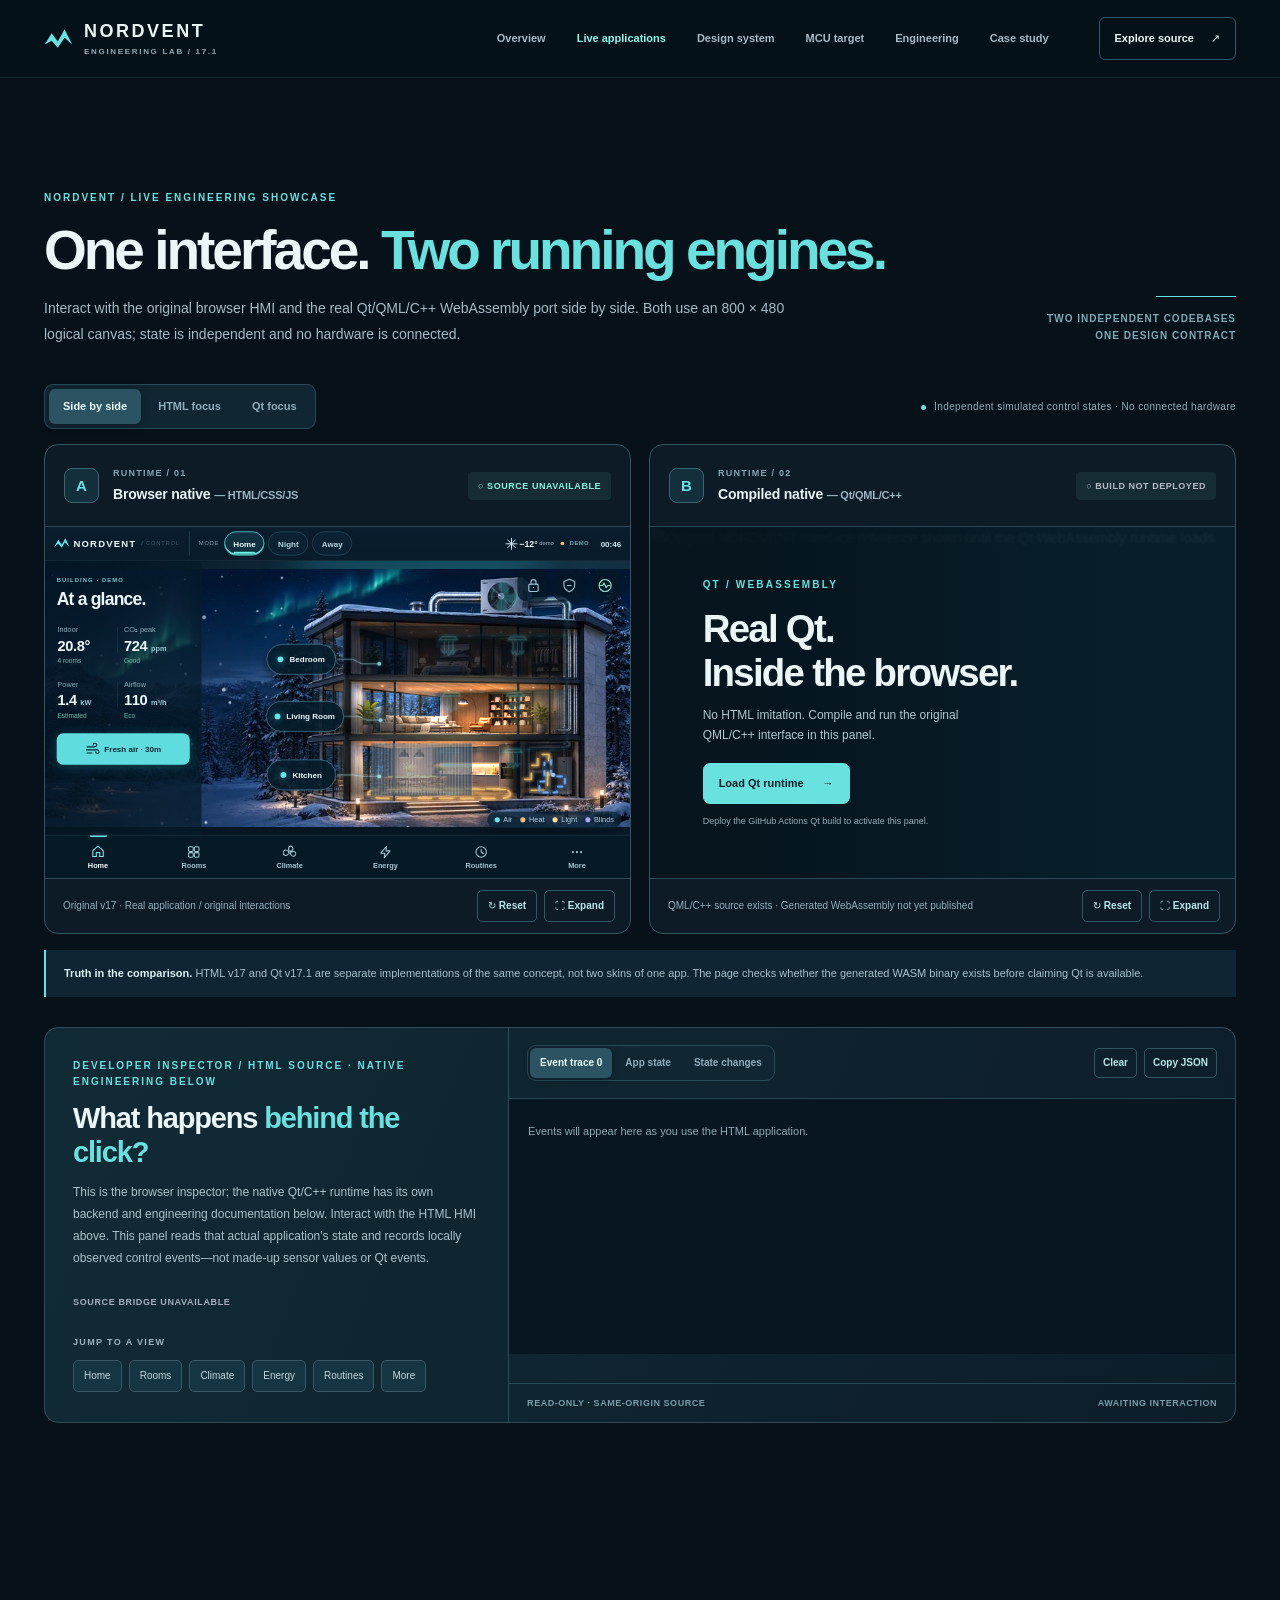
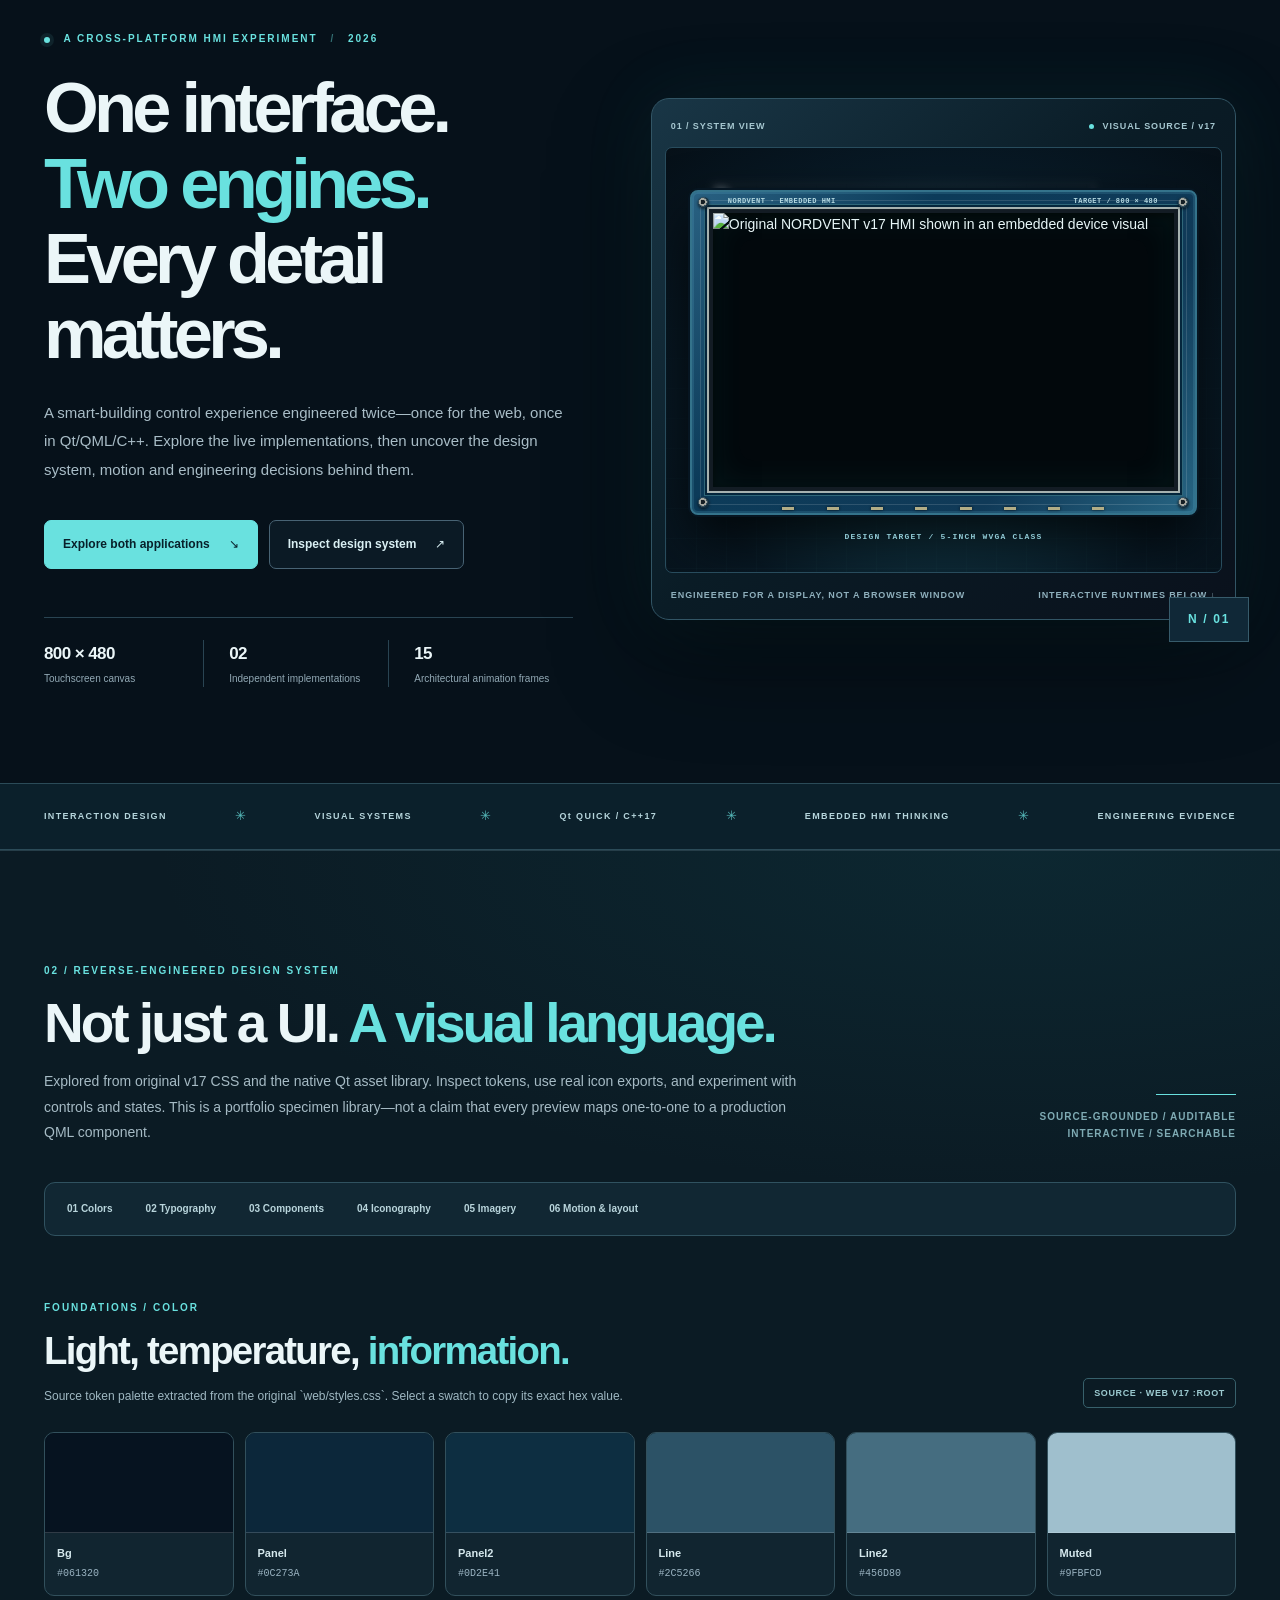
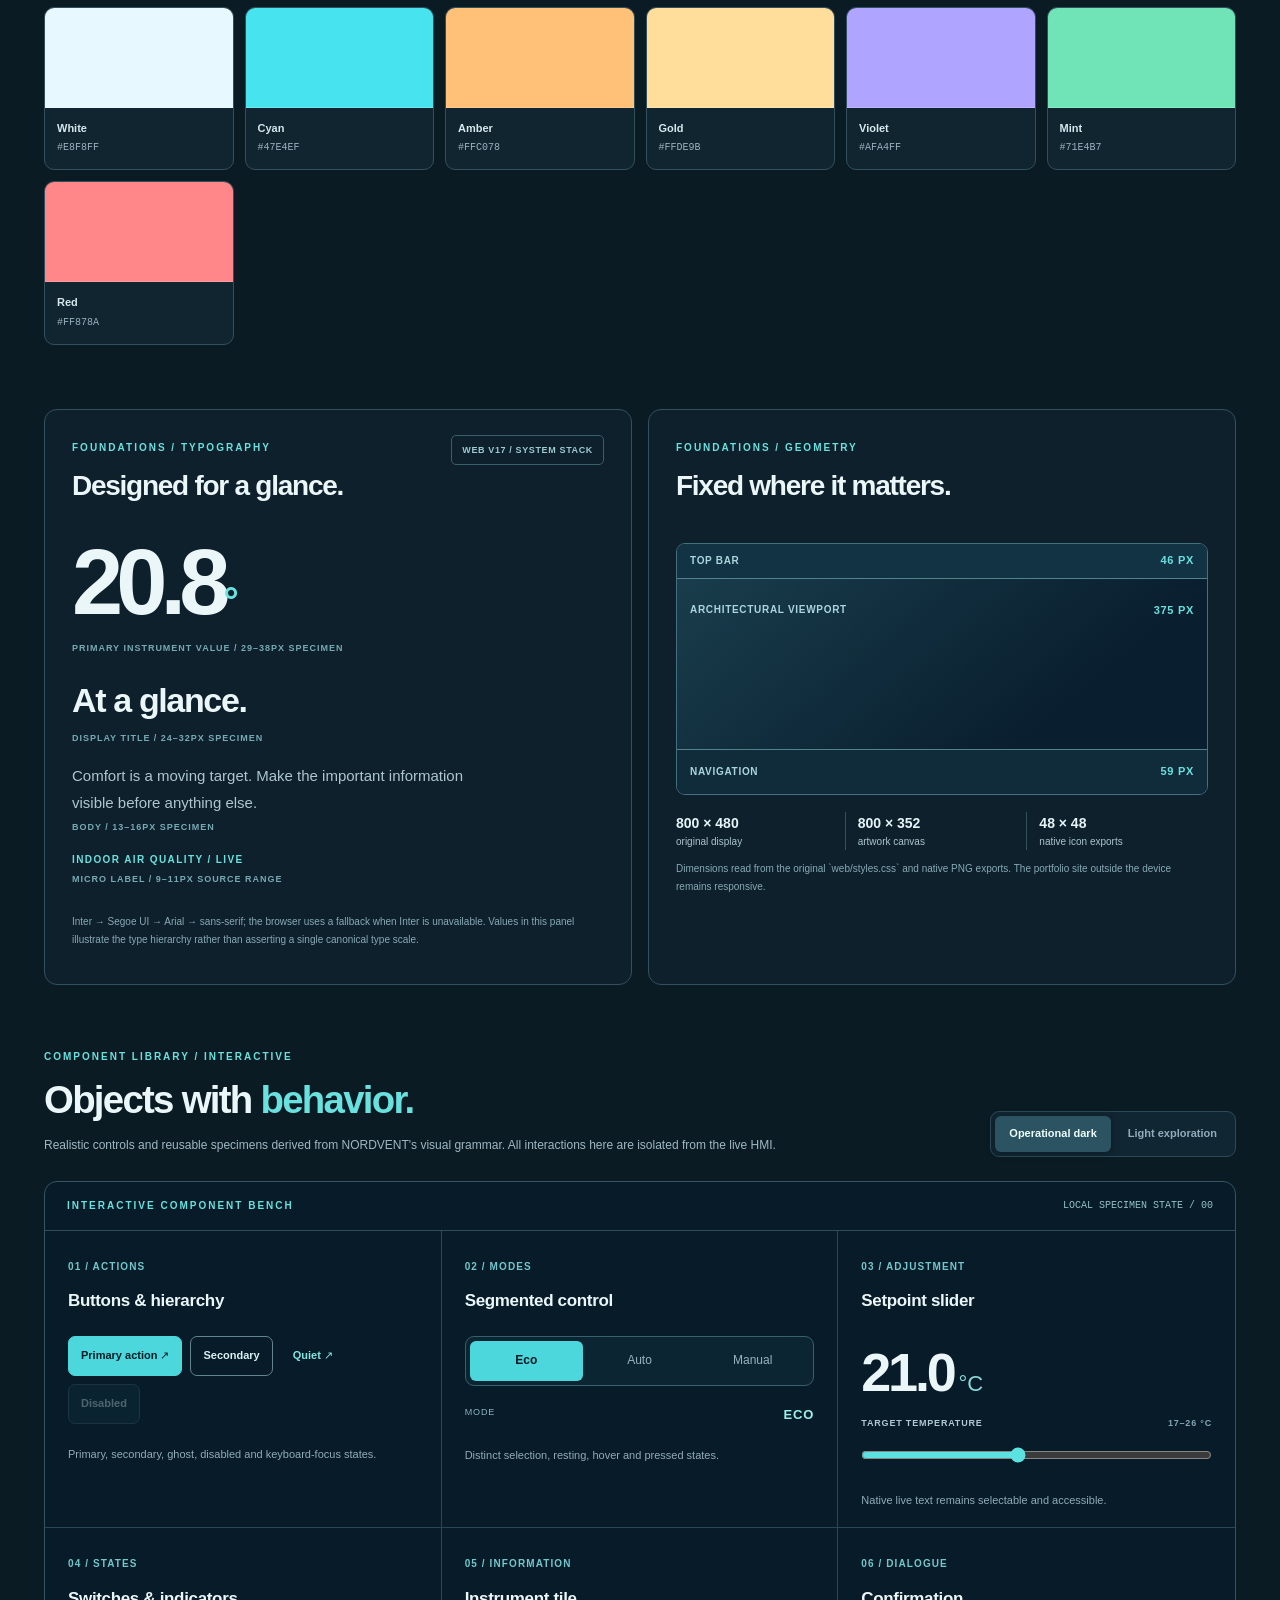
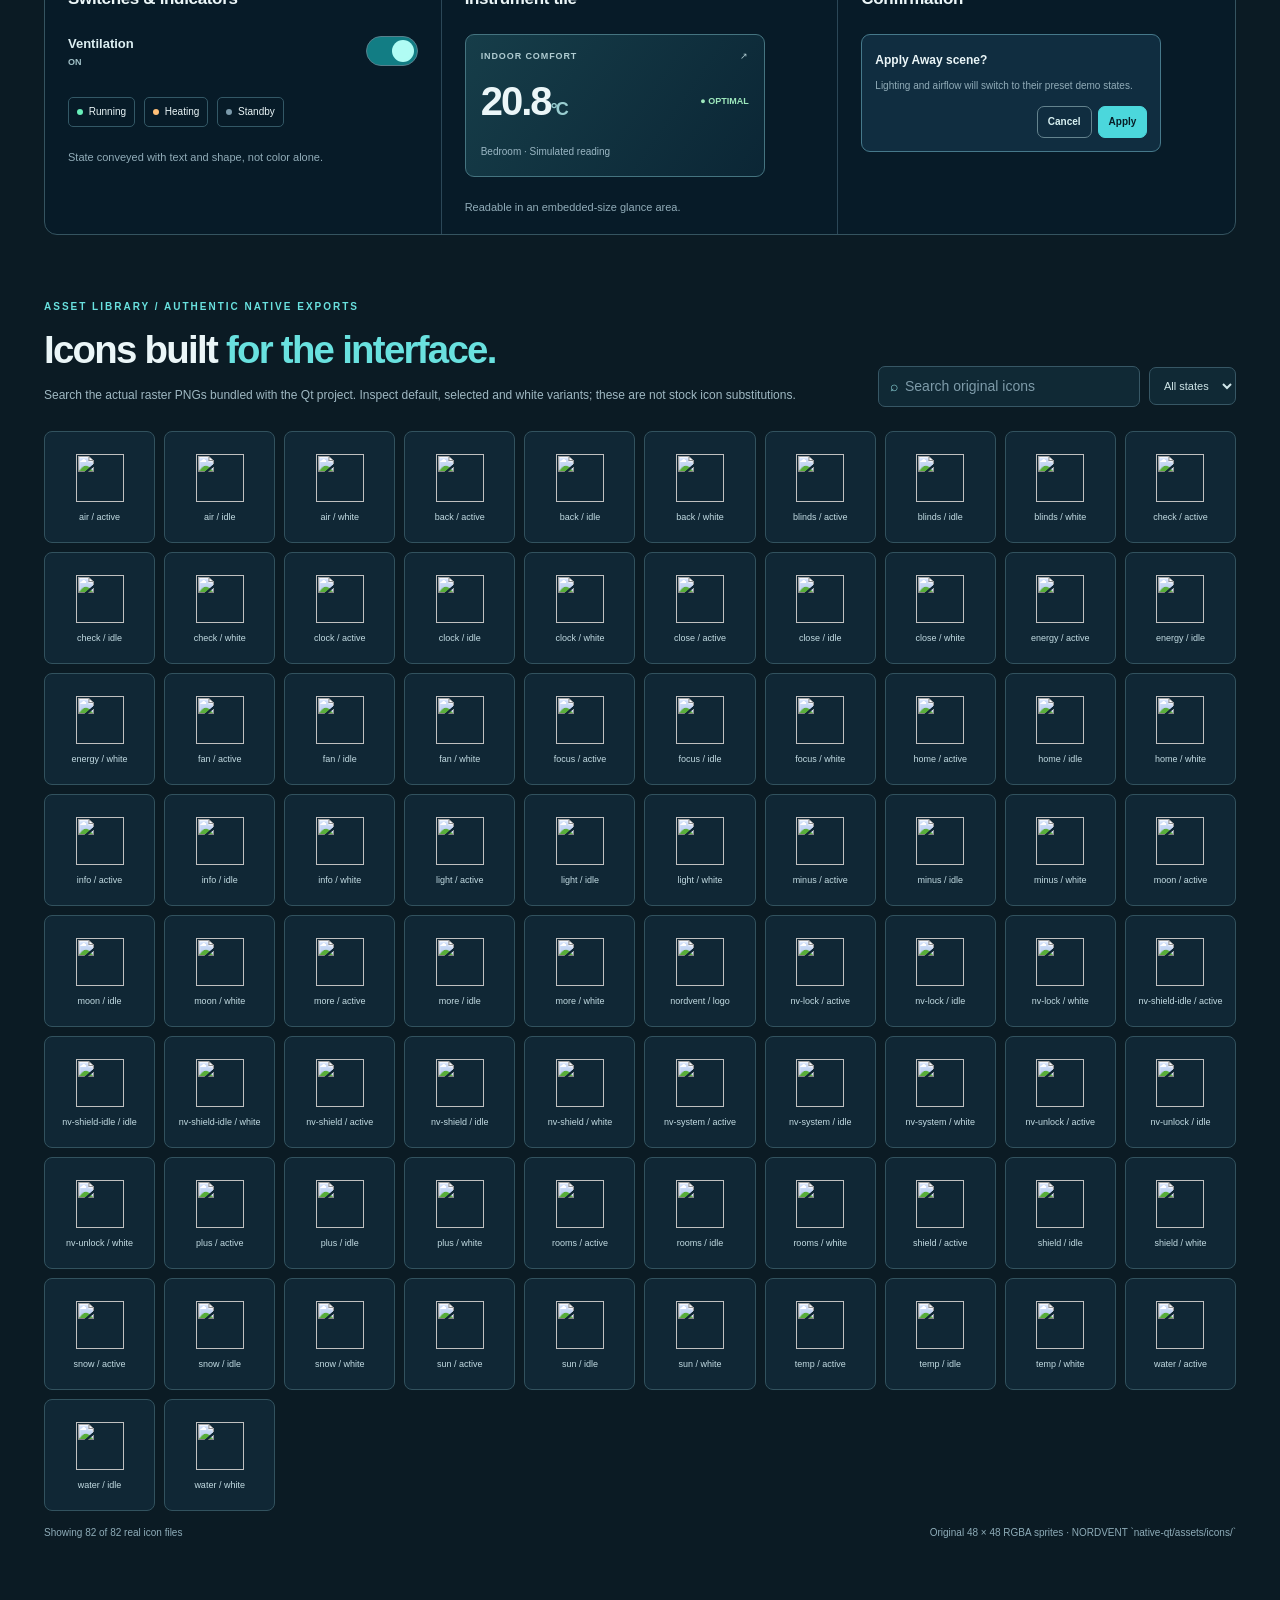
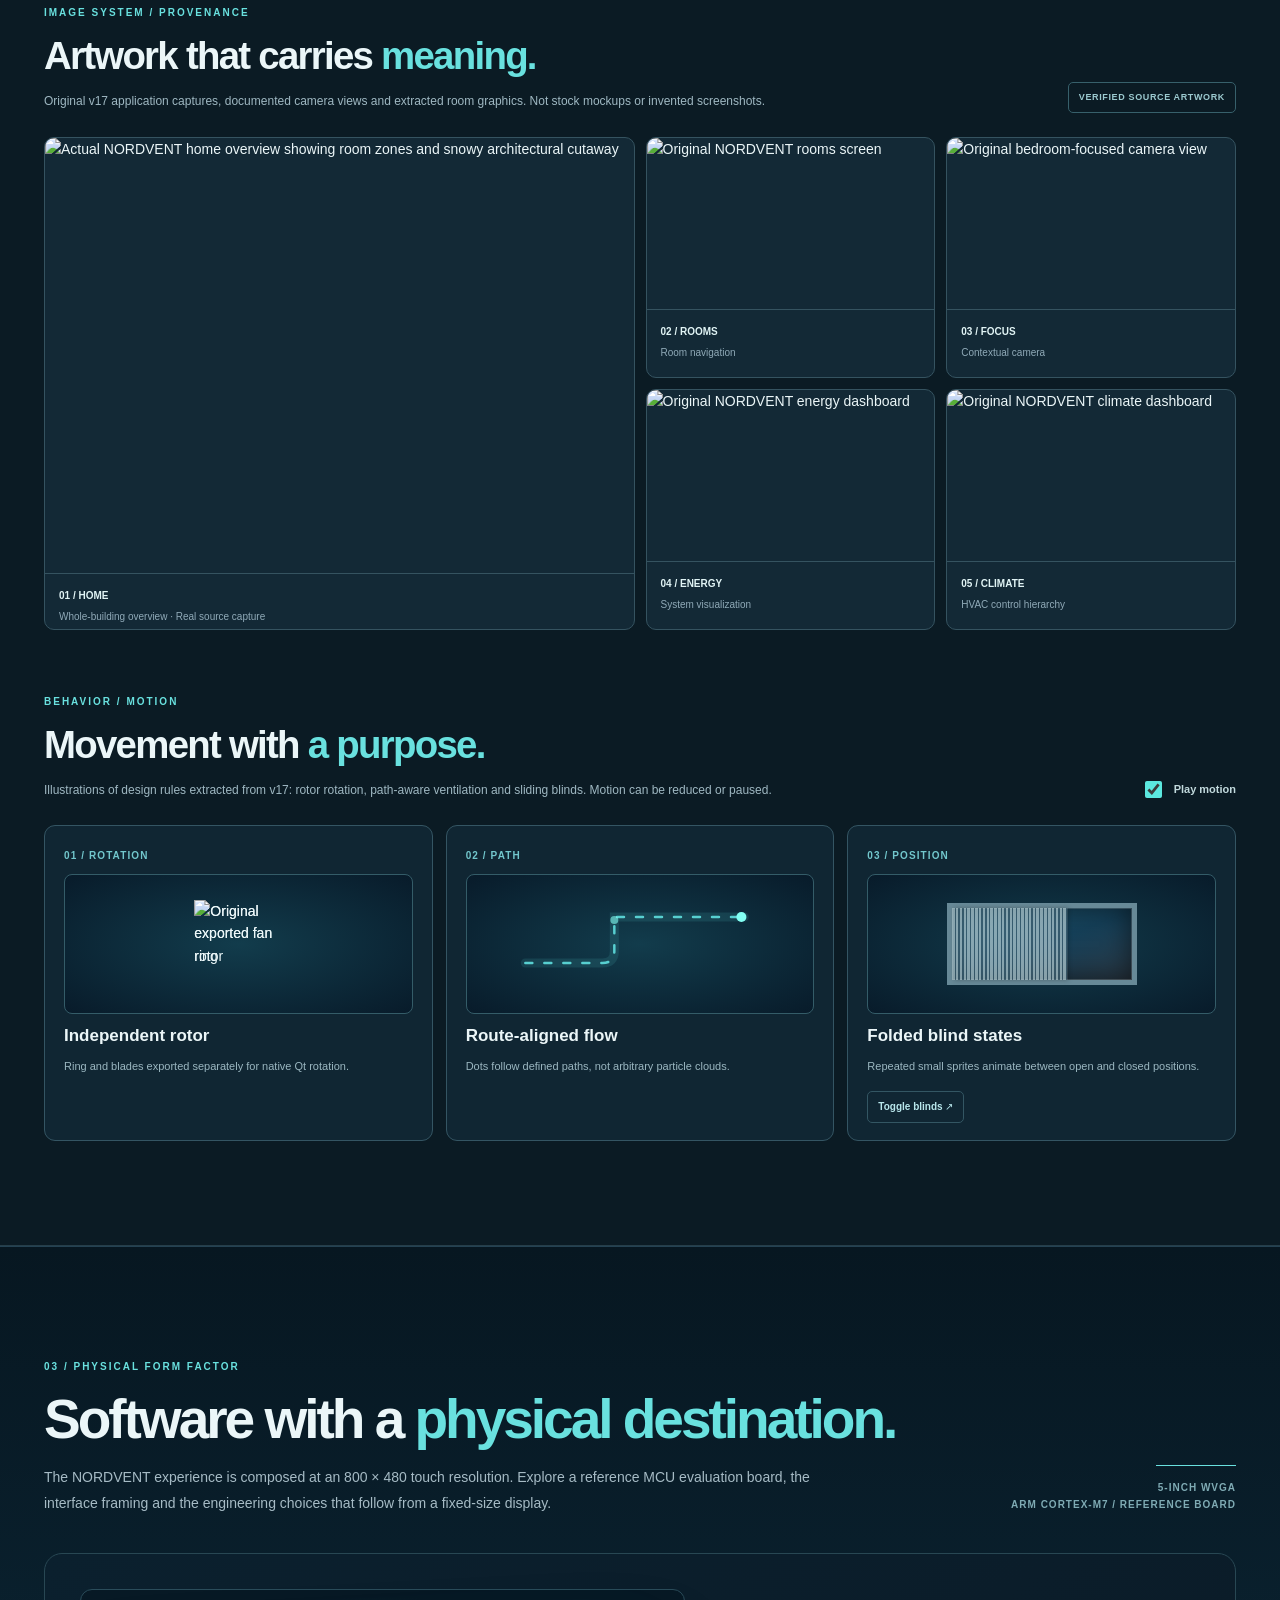
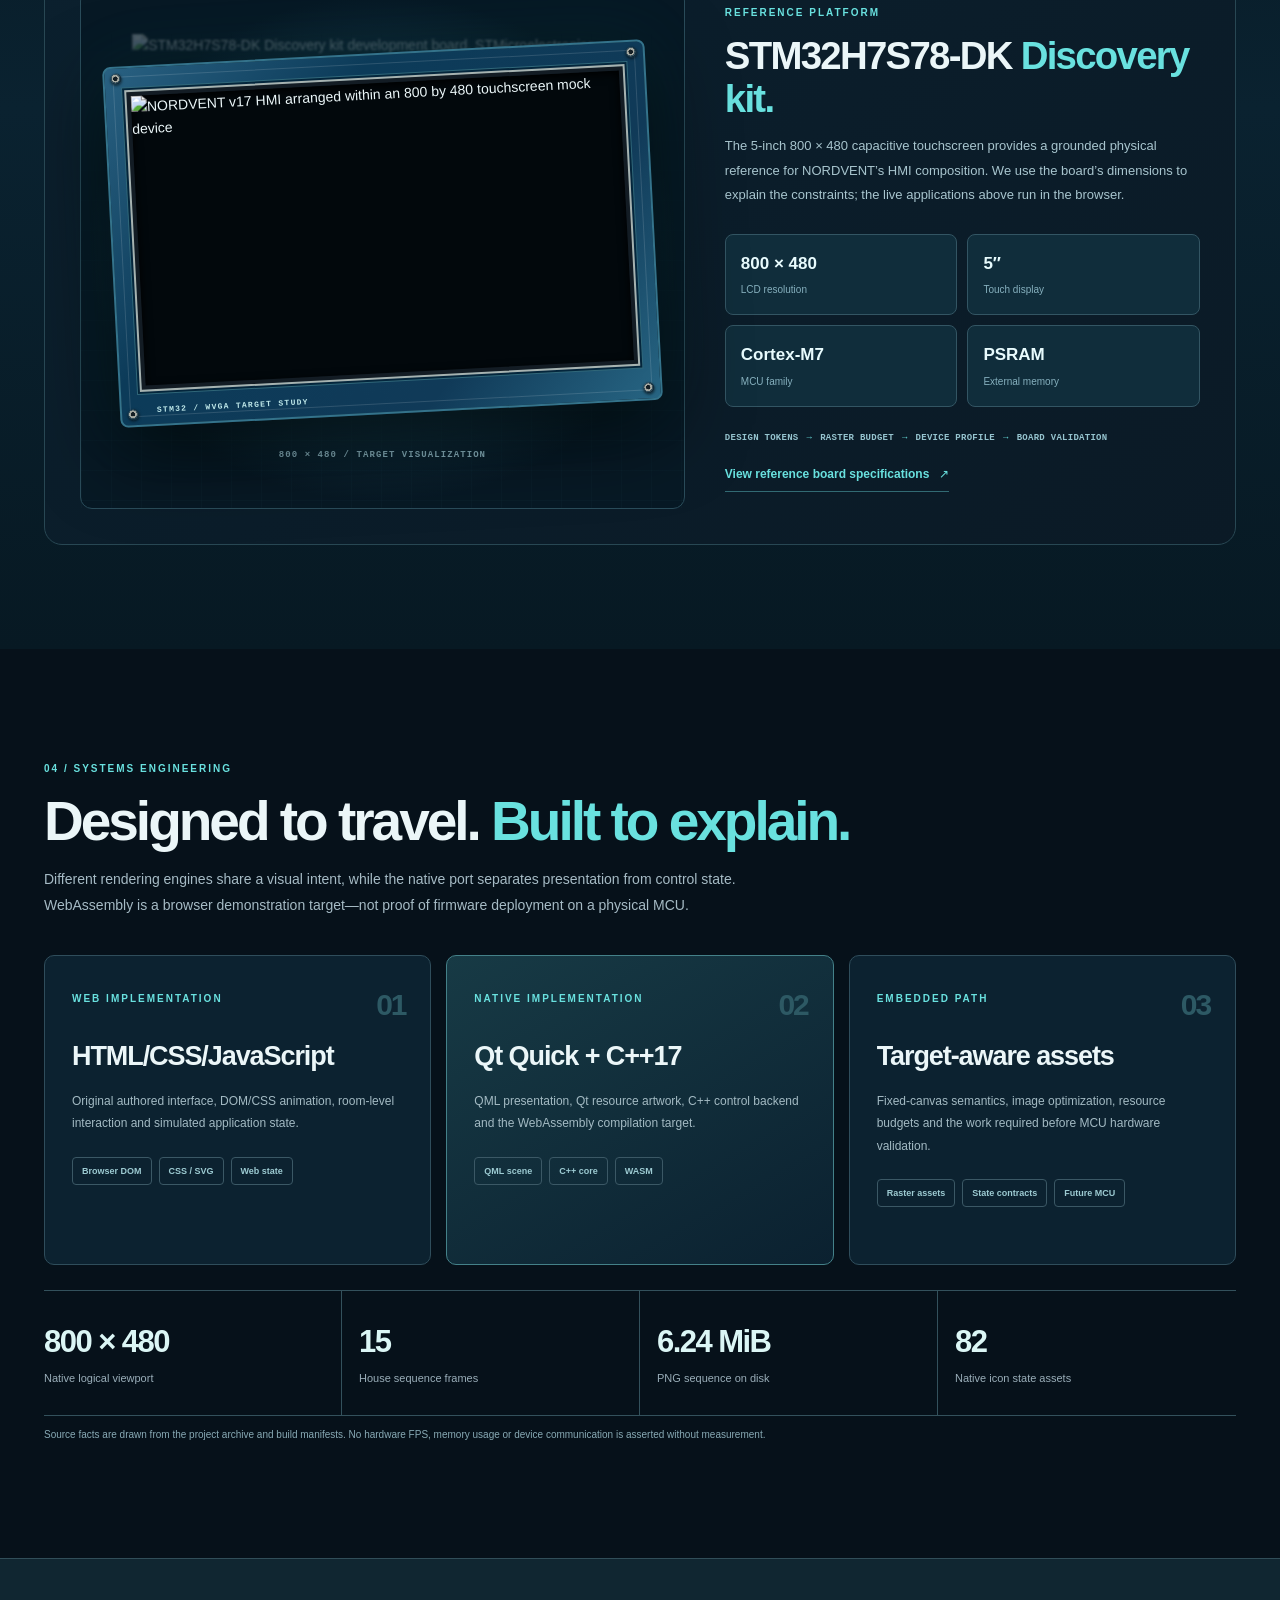
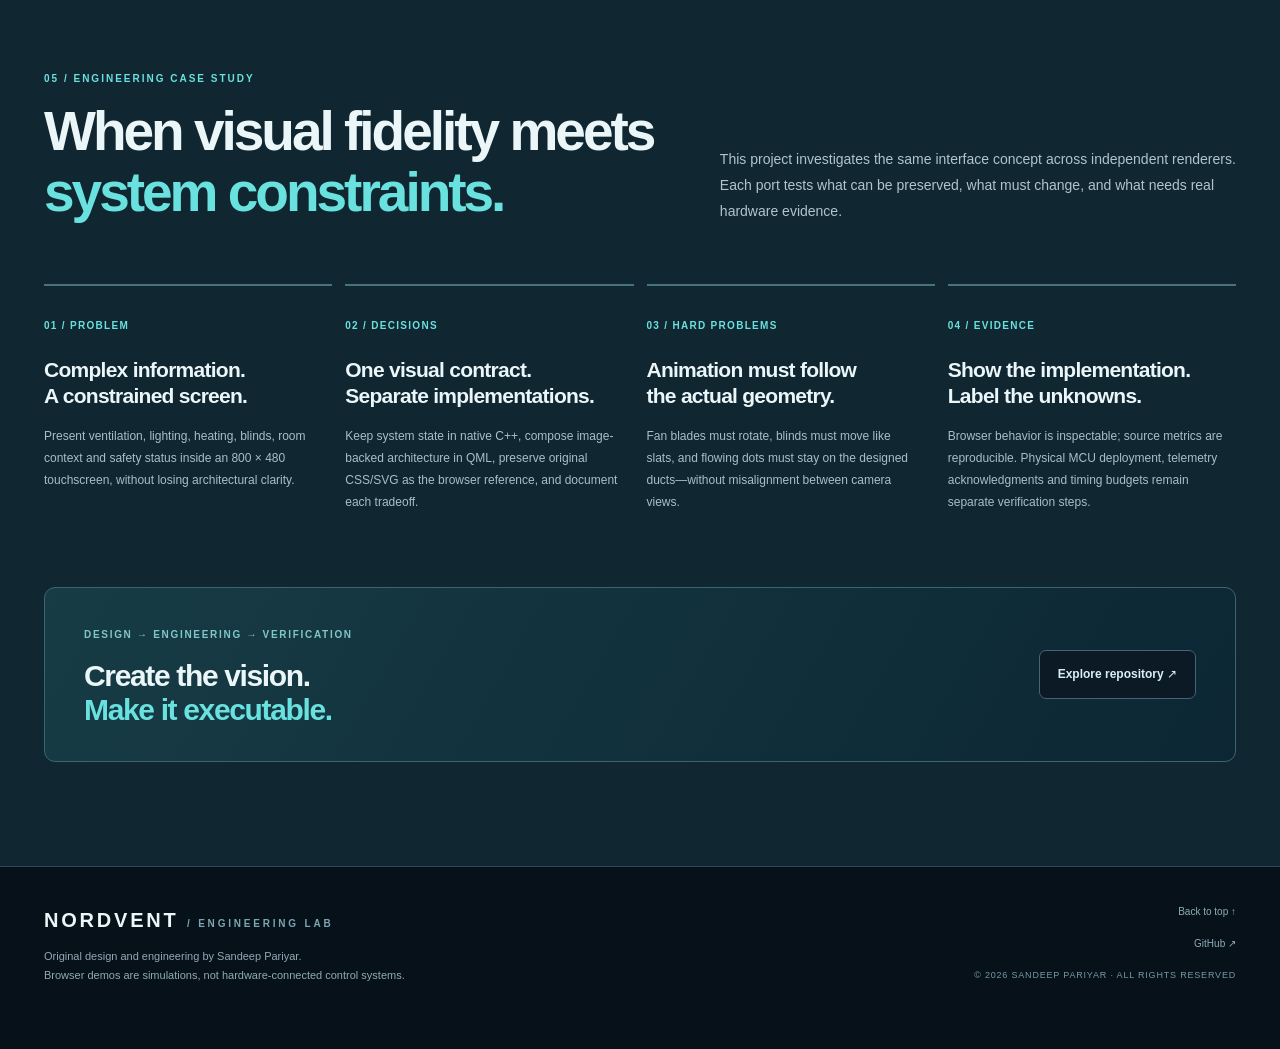
==== commit 2dbd60d4: "Lead portfolio with immediately visible dual-runtime HMI showcase" ====
--- a/docs/index.html
+++ b/docs/index.html
@@ -25,6 +25,25 @@
   </div>
 </header>
 <main id="main">
+<section id="live" class="section-wrap section-block" aria-labelledby="liveHeading">
+  <div class="section-top"><div><div class="eyebrow">NORDVENT / LIVE ENGINEERING SHOWCASE</div><h2 id="liveHeading">One interface. <em>Two running engines.</em></h2><p class="section-intro">Interact with the original browser HMI and the real Qt/QML/C++ WebAssembly port side by side. Both use an 800 × 480 logical canvas; state is independent and no hardware is connected.</p></div><div class="section-side-note"><span class="thin-rule"></span> TWO INDEPENDENT CODEBASES<br>ONE DESIGN CONTRACT</div></div>
+  <div class="lab-toolbar"><div class="view-toggle" role="group" aria-label="Application view"><button type="button" class="is-selected" data-layout="both" aria-pressed="true">Side by side</button><button type="button" data-layout="web" aria-pressed="false">HTML focus</button><button type="button" data-layout="qt" aria-pressed="false">Qt focus</button></div><span class="lab-note"><span class="tiny-dot"></span> Independent simulated control states · No connected hardware</span></div>
+  <div class="live-grid" id="labGrid">
+    <article class="runtime-card" id="webCard" aria-labelledby="webCardTitle"><div class="runtime-header"><div class="runtime-index">A</div><div><div class="runtime-caption">RUNTIME / 01</div><h3 id="webCardTitle">Browser native <span>— HTML/CSS/JS</span></h3></div><div class="runtime-status status-on" id="webStatus">● LIVE WEB</div></div>
+      <div class="runtime-screen" id="webViewport"><iframe id="webApp" src="web/index.html" title="Actual interactive NORDVENT Web v17 application" loading="eager" allow="fullscreen"></iframe></div>
+      <div class="runtime-foot"><span>Original v17 · Real application / original interactions</span><div class="inline-actions"><button type="button" id="webRefresh" aria-label="Reset HTML application">↻ Reset</button><button type="button" data-expand="web" aria-label="Expand HTML application">⛶ Expand</button></div></div>
+    </article>
+    <article class="runtime-card" id="qtCard" aria-labelledby="qtCardTitle"><div class="runtime-header"><div class="runtime-index">B</div><div><div class="runtime-caption">RUNTIME / 02</div><h3 id="qtCardTitle">Compiled native <span>— Qt/QML/C++</span></h3></div><div class="runtime-status status-idle" id="qtStatus">○ NOT LOADED</div></div>
+      <div class="runtime-screen" id="qtViewport"><iframe id="qtApp" title="Real NORDVENT Qt WebAssembly application" allow="fullscreen" loading="lazy"></iframe><div class="wasm-gate" id="wasmGate"><img src="assets/screens/v17_reference_home.png" alt="Original NORDVENT interface reference shown until the Qt WebAssembly runtime loads" width="800" height="480"><div class="wasm-overlay"><span class="wasm-mark">QT / WEBASSEMBLY</span><h4>Real Qt.<br>Inside the browser.</h4><p>No HTML imitation. Compile and run the original QML/C++ interface in this panel.</p><button class="btn btn-primary" id="loadQt" type="button">Load Qt runtime <span aria-hidden="true">→</span></button><small id="qtHint">Starts automatically when the verified Qt WebAssembly bundle is available.</small></div></div></div>
+      <div class="runtime-foot"><span id="qtFootStatus">Qt 6.11.2 target · WebAssembly build must be deployed</span><div class="inline-actions"><button type="button" id="qtRefresh" aria-label="Restart Qt runtime">↻ Reset</button><button type="button" data-expand="qt" aria-label="Expand Qt application">⛶ Expand</button></div></div>
+    </article>
+  </div>
+  <div class="micro-footnote"><strong>Truth in the comparison.</strong> HTML v17 and Qt v17.1 are separate implementations of the same concept, not two skins of one app. The page checks whether the generated WASM binary exists before claiming Qt is available.</div>
+  <div class="inspector-block" id="inspector"><div class="inspector-intro"><div class="eyebrow">DEVELOPER INSPECTOR / HTML SOURCE · NATIVE ENGINEERING BELOW</div><div class="inspector-intro-row"><div><h3>What happens <em>behind the click?</em></h3><p>This is the browser inspector; the native Qt/C++ runtime has its own backend and engineering documentation below. Interact with the HTML HMI above. This panel reads that actual application's state and records locally observed control events—not made-up sensor values or Qt events.</p></div><span class="bridge" id="bridgeStatus">CONNECTING…</span></div><div class="inspector-shortcuts"><span>JUMP TO A VIEW</span><button data-page="home">Home</button><button data-page="rooms">Rooms</button><button data-page="climate">Climate</button><button data-page="energy">Energy</button><button data-page="routines">Routines</button><button data-page="more">More</button></div></div>
+    <div class="inspector-data"><div class="inspector-data-head"><div class="view-toggle small" role="group" aria-label="Inspector view"><button class="is-selected" data-inspect="events">Event trace <span id="eventCount">0</span></button><button data-inspect="state">App state</button><button data-inspect="diff">State changes</button></div><div class="inline-actions"><button id="clearEvents" type="button">Clear</button><button id="copyEvents" type="button">Copy JSON</button></div></div><div class="log-surface"><div class="log-pane" id="eventsPanel"><p class="empty-log">Events will appear here as you use the HTML application.</p></div><pre class="log-pane code-pane" id="statePanel" hidden></pre><pre class="log-pane code-pane" id="diffPanel" hidden></pre></div><div class="inspector-data-foot"><span>READ-ONLY · SAME-ORIGIN SOURCE</span><span id="lastEventTime">AWAITING INTERACTION</span></div></div>
+  </div>
+</section>
+
 <section id="overview" class="hero section-wrap" aria-labelledby="heroTitle">
   <div class="hero-copy">
     <div class="eyebrow"><span class="signal"></span> A CROSS-PLATFORM HMI EXPERIMENT <span class="eyebrow-separator">/</span> 2026</div>
@@ -50,24 +69,6 @@
   </div>
 </section>
 <div class="strip"><div class="section-wrap strip-inner"><span>INTERACTION DESIGN</span><b>✳</b><span>VISUAL SYSTEMS</span><b>✳</b><span>Qt QUICK / C++17</span><b>✳</b><span>EMBEDDED HMI THINKING</span><b>✳</b><span>ENGINEERING EVIDENCE</span></div></div>
-<section id="live" class="section-wrap section-block" aria-labelledby="liveHeading">
-  <div class="section-top"><div><div class="eyebrow">01 / DUAL IMPLEMENTATION LAB</div><h2 id="liveHeading">Same product. <em>Different runtimes.</em></h2><p class="section-intro">Use both versions in place. Each application owns its own controls and state. Compare visual fidelity and interaction behavior without leaving this page.</p></div><div class="section-side-note"><span class="thin-rule"></span> TWO INDEPENDENT CODEBASES<br>ONE DESIGN CONTRACT</div></div>
-  <div class="lab-toolbar"><div class="view-toggle" role="group" aria-label="Application view"><button type="button" class="is-selected" data-layout="both" aria-pressed="true">Side by side</button><button type="button" data-layout="web" aria-pressed="false">HTML focus</button><button type="button" data-layout="qt" aria-pressed="false">Qt focus</button></div><span class="lab-note"><span class="tiny-dot"></span> Independent simulated control states · No connected hardware</span></div>
-  <div class="live-grid" id="labGrid">
-    <article class="runtime-card" id="webCard" aria-labelledby="webCardTitle"><div class="runtime-header"><div class="runtime-index">A</div><div><div class="runtime-caption">RUNTIME / 01</div><h3 id="webCardTitle">Browser native <span>— HTML/CSS/JS</span></h3></div><div class="runtime-status status-on" id="webStatus">● LIVE WEB</div></div>
-      <div class="runtime-screen" id="webViewport"><iframe id="webApp" src="web/index.html" title="Actual interactive NORDVENT Web v17 application" loading="eager" allow="fullscreen"></iframe></div>
-      <div class="runtime-foot"><span>Original v17 · Real application / original interactions</span><div class="inline-actions"><button type="button" id="webRefresh" aria-label="Reset HTML application">↻ Reset</button><button type="button" data-expand="web" aria-label="Expand HTML application">⛶ Expand</button></div></div>
-    </article>
-    <article class="runtime-card" id="qtCard" aria-labelledby="qtCardTitle"><div class="runtime-header"><div class="runtime-index">B</div><div><div class="runtime-caption">RUNTIME / 02</div><h3 id="qtCardTitle">Compiled native <span>— Qt/QML/C++</span></h3></div><div class="runtime-status status-idle" id="qtStatus">○ NOT LOADED</div></div>
-      <div class="runtime-screen" id="qtViewport"><iframe id="qtApp" title="Real NORDVENT Qt WebAssembly application" allow="fullscreen" loading="lazy"></iframe><div class="wasm-gate" id="wasmGate"><img src="assets/screens/v17_reference_home.png" alt="Original NORDVENT interface reference shown until the Qt WebAssembly runtime loads" width="800" height="480"><div class="wasm-overlay"><span class="wasm-mark">QT / WEBASSEMBLY</span><h4>Real Qt.<br>Inside the browser.</h4><p>No HTML imitation. Compile and run the original QML/C++ interface in this panel.</p><button class="btn btn-primary" id="loadQt" type="button">Load Qt runtime <span aria-hidden="true">→</span></button><small id="qtHint">Loads on demand to keep the portfolio responsive.</small></div></div></div>
-      <div class="runtime-foot"><span id="qtFootStatus">Qt 6.11.2 target · WebAssembly build must be deployed</span><div class="inline-actions"><button type="button" id="qtRefresh" aria-label="Restart Qt runtime">↻ Reset</button><button type="button" data-expand="qt" aria-label="Expand Qt application">⛶ Expand</button></div></div>
-    </article>
-  </div>
-  <div class="micro-footnote"><strong>Truth in the comparison.</strong> HTML v17 and Qt v17.1 are separate implementations of the same concept, not two skins of one app. The page checks whether the generated WASM binary exists before claiming Qt is available.</div>
-  <div class="inspector-block" id="inspector"><div class="inspector-intro"><div class="eyebrow">DEVELOPER INSPECTOR / WEB SOURCE</div><div class="inspector-intro-row"><div><h3>What happens <em>behind the click?</em></h3><p>Interact with the HTML HMI above. This panel reads that actual application's state and records locally observed control events—not made-up sensor values or Qt events.</p></div><span class="bridge" id="bridgeStatus">CONNECTING…</span></div><div class="inspector-shortcuts"><span>JUMP TO A VIEW</span><button data-page="home">Home</button><button data-page="rooms">Rooms</button><button data-page="climate">Climate</button><button data-page="energy">Energy</button><button data-page="routines">Routines</button><button data-page="more">More</button></div></div>
-    <div class="inspector-data"><div class="inspector-data-head"><div class="view-toggle small" role="group" aria-label="Inspector view"><button class="is-selected" data-inspect="events">Event trace <span id="eventCount">0</span></button><button data-inspect="state">App state</button><button data-inspect="diff">State changes</button></div><div class="inline-actions"><button id="clearEvents" type="button">Clear</button><button id="copyEvents" type="button">Copy JSON</button></div></div><div class="log-surface"><div class="log-pane" id="eventsPanel"><p class="empty-log">Events will appear here as you use the HTML application.</p></div><pre class="log-pane code-pane" id="statePanel" hidden></pre><pre class="log-pane code-pane" id="diffPanel" hidden></pre></div><div class="inspector-data-foot"><span>READ-ONLY · SAME-ORIGIN SOURCE</span><span id="lastEventTime">AWAITING INTERACTION</span></div></div>
-  </div>
-</section>
 <section id="design" class="section-block design-section" aria-labelledby="designHeading"><div class="section-wrap"><div class="section-top"><div><div class="eyebrow">02 / REVERSE-ENGINEERED DESIGN SYSTEM</div><h2 id="designHeading">Not just a UI. <em>A visual language.</em></h2><p class="section-intro">Explored from original v17 CSS and the native Qt asset library. Inspect tokens, use real icon exports, and experiment with controls and states. This is a portfolio specimen library—not a claim that every preview maps one-to-one to a production QML component.</p></div><div class="section-side-note"><span class="thin-rule"></span> SOURCE-GROUNDED / AUDITABLE<br>INTERACTIVE / SEARCHABLE</div></div>
   <div class="system-nav" role="navigation" aria-label="Design system categories"><a href="#ds-colors">01 Colors</a><a href="#ds-type">02 Typography</a><a href="#ds-controls">03 Components</a><a href="#ds-icons">04 Iconography</a><a href="#ds-assets">05 Imagery</a><a href="#ds-motion">06 Motion & layout</a></div>
   <div id="ds-colors" class="ds-block"><div class="ds-header"><div><div class="eyebrow">FOUNDATIONS / COLOR</div><h3>Light, temperature, <em>information.</em></h3><p>Source token palette extracted from the original `web/styles.css`. Select a swatch to copy its exact hex value.</p></div><span class="source-pill">SOURCE · WEB V17 :ROOT</span></div><div id="colorGrid" class="color-grid" aria-label="Authentic color tokens"></div></div>
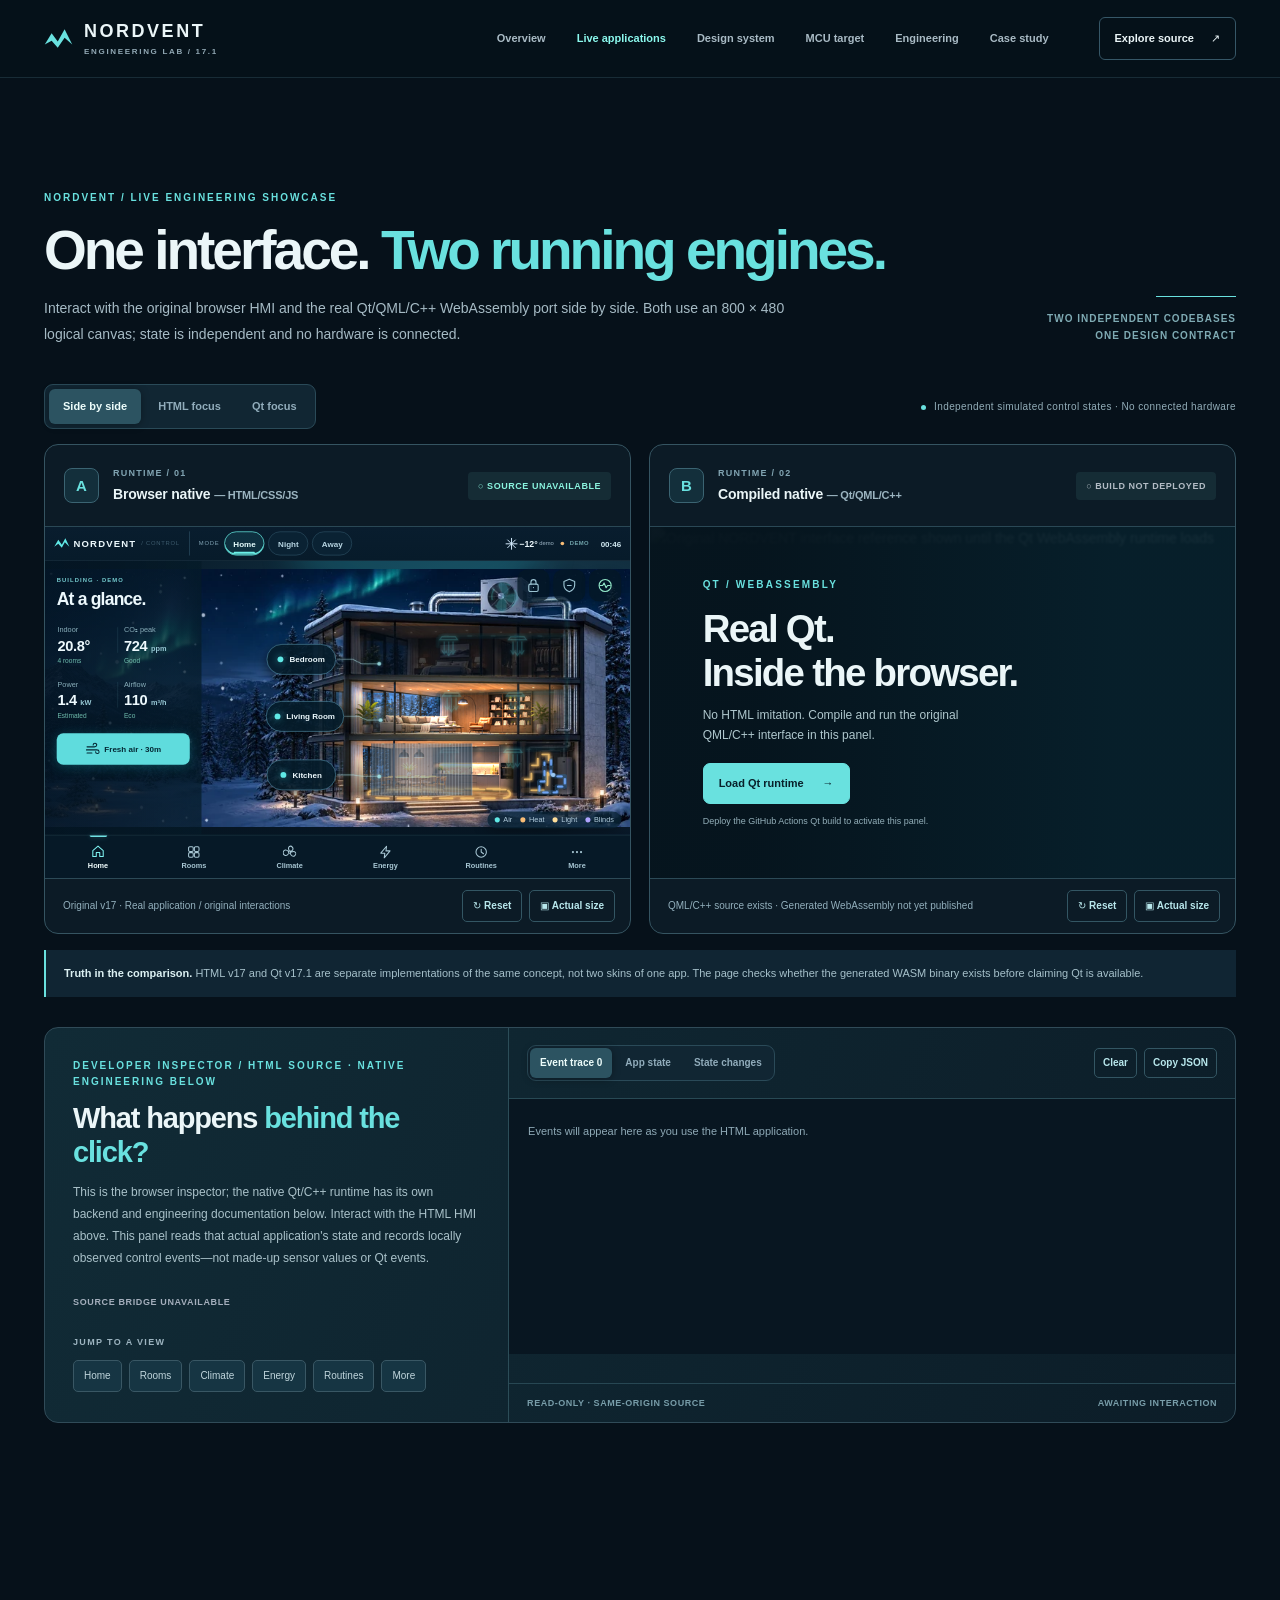
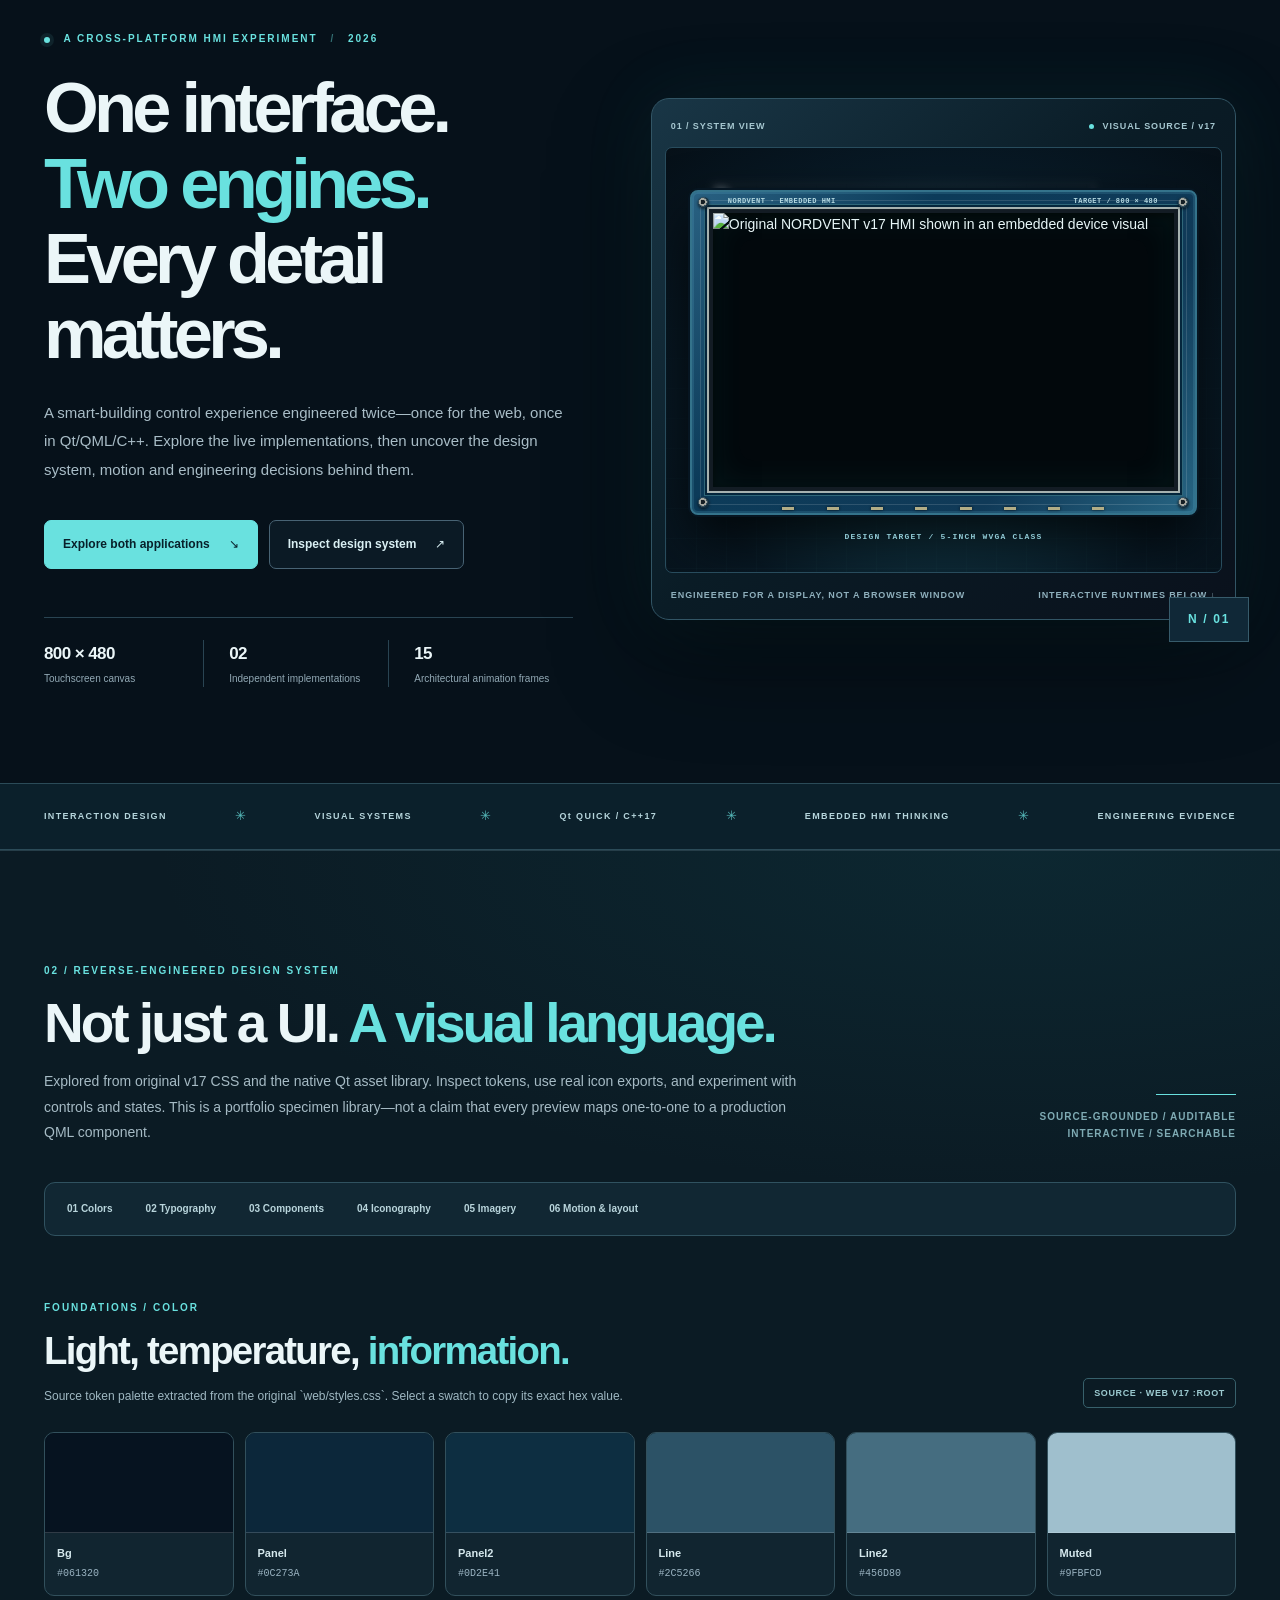
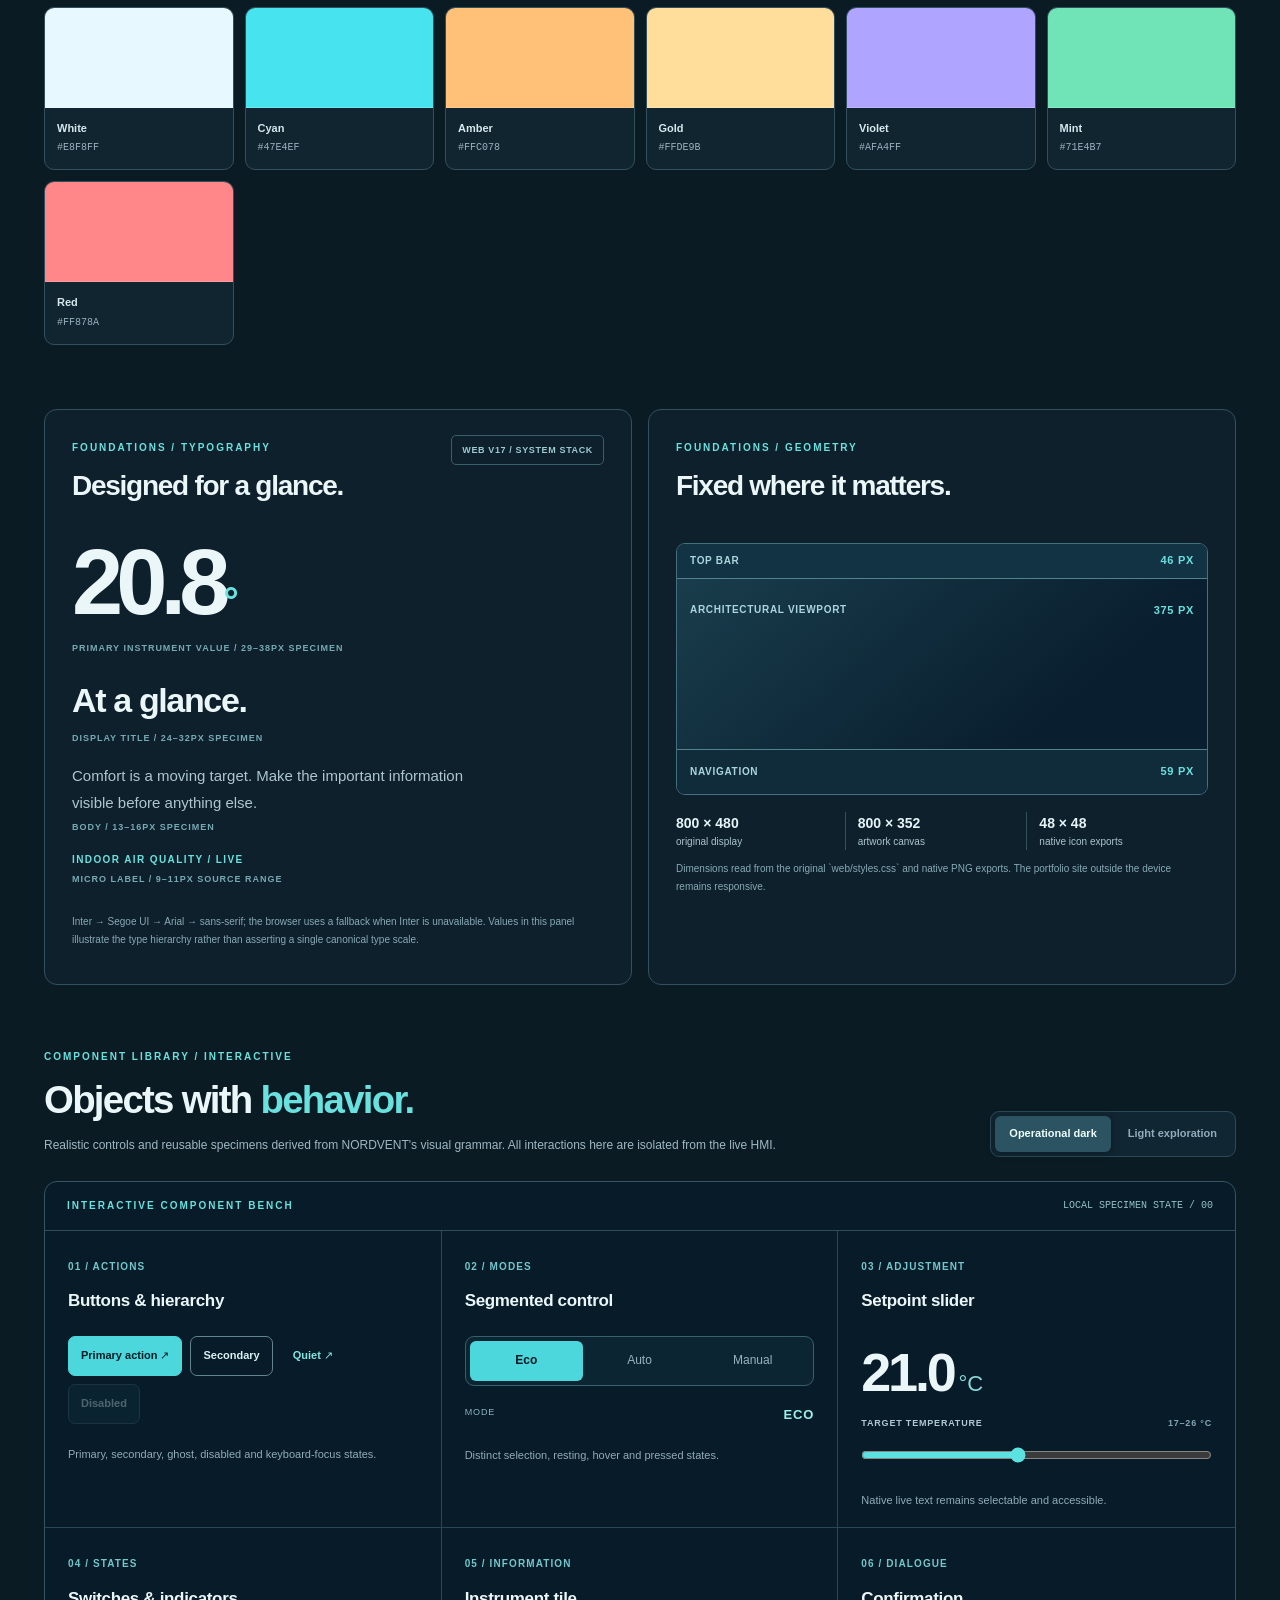
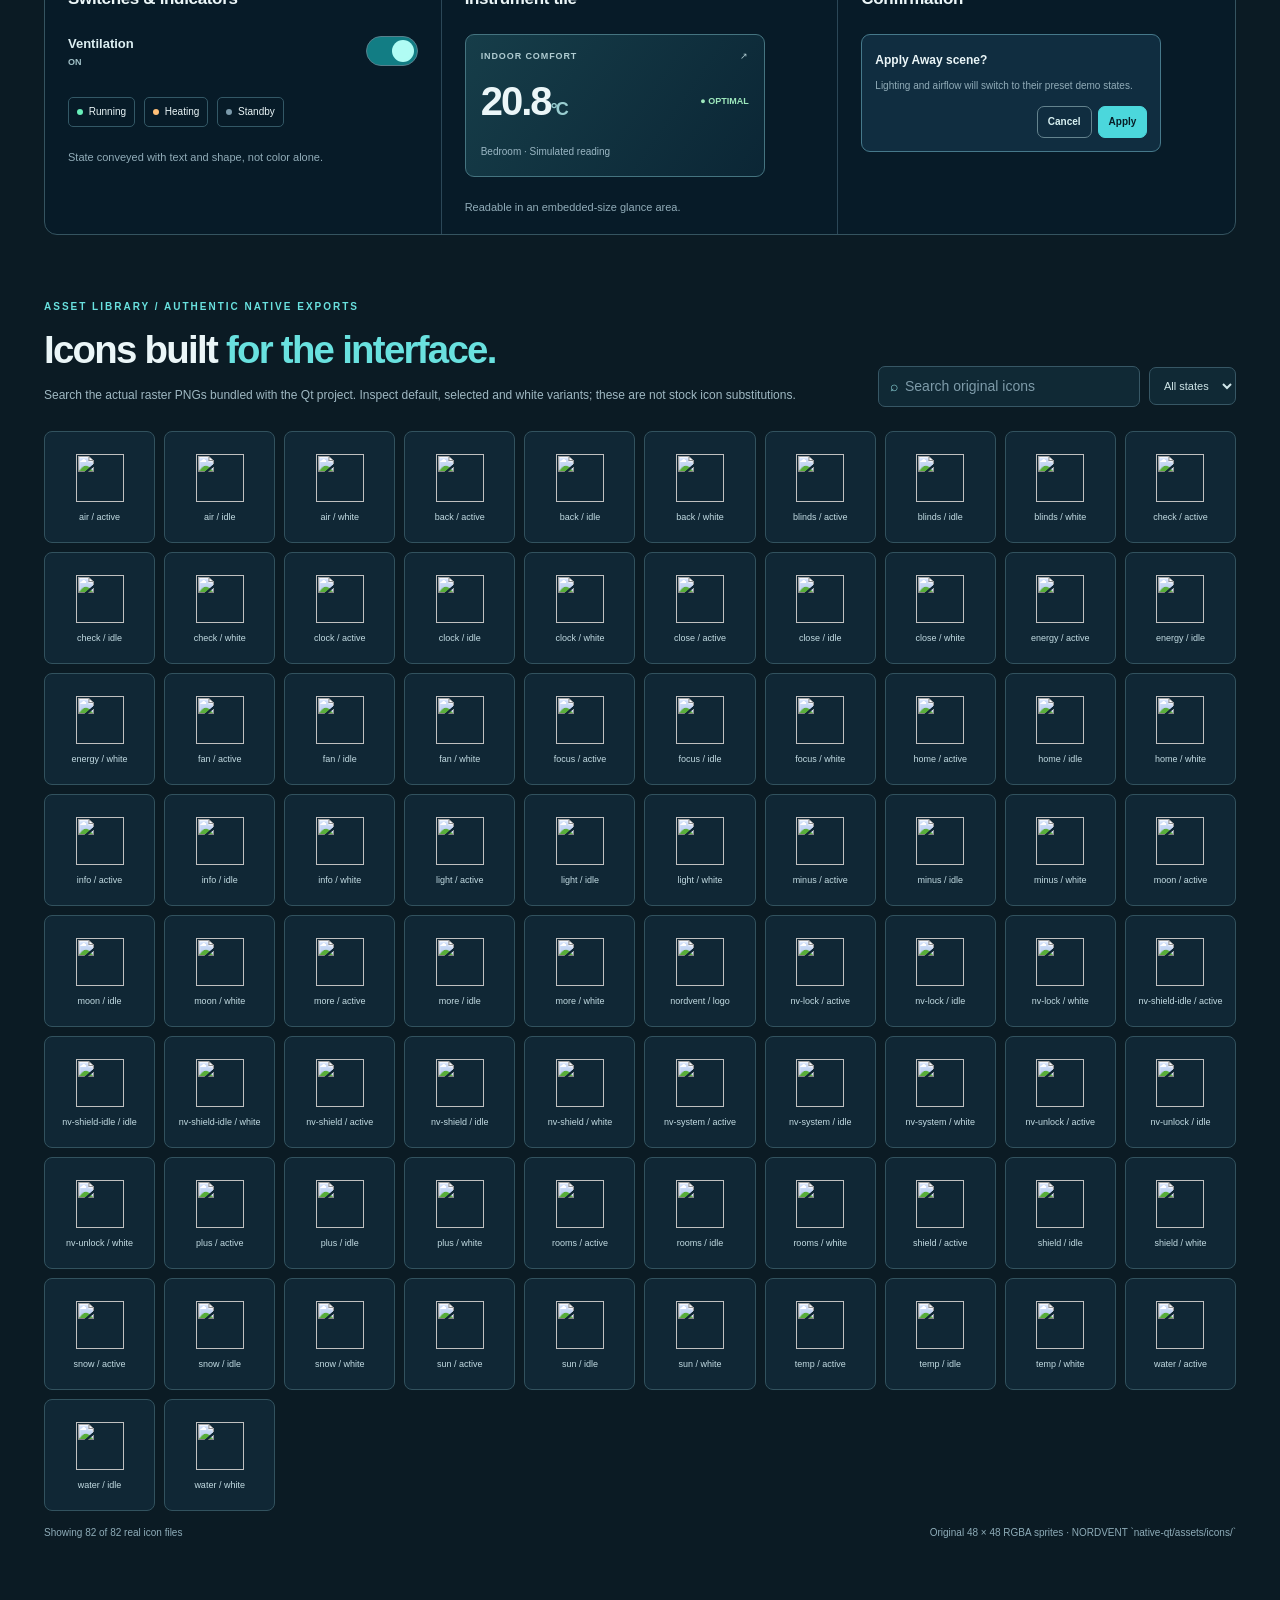
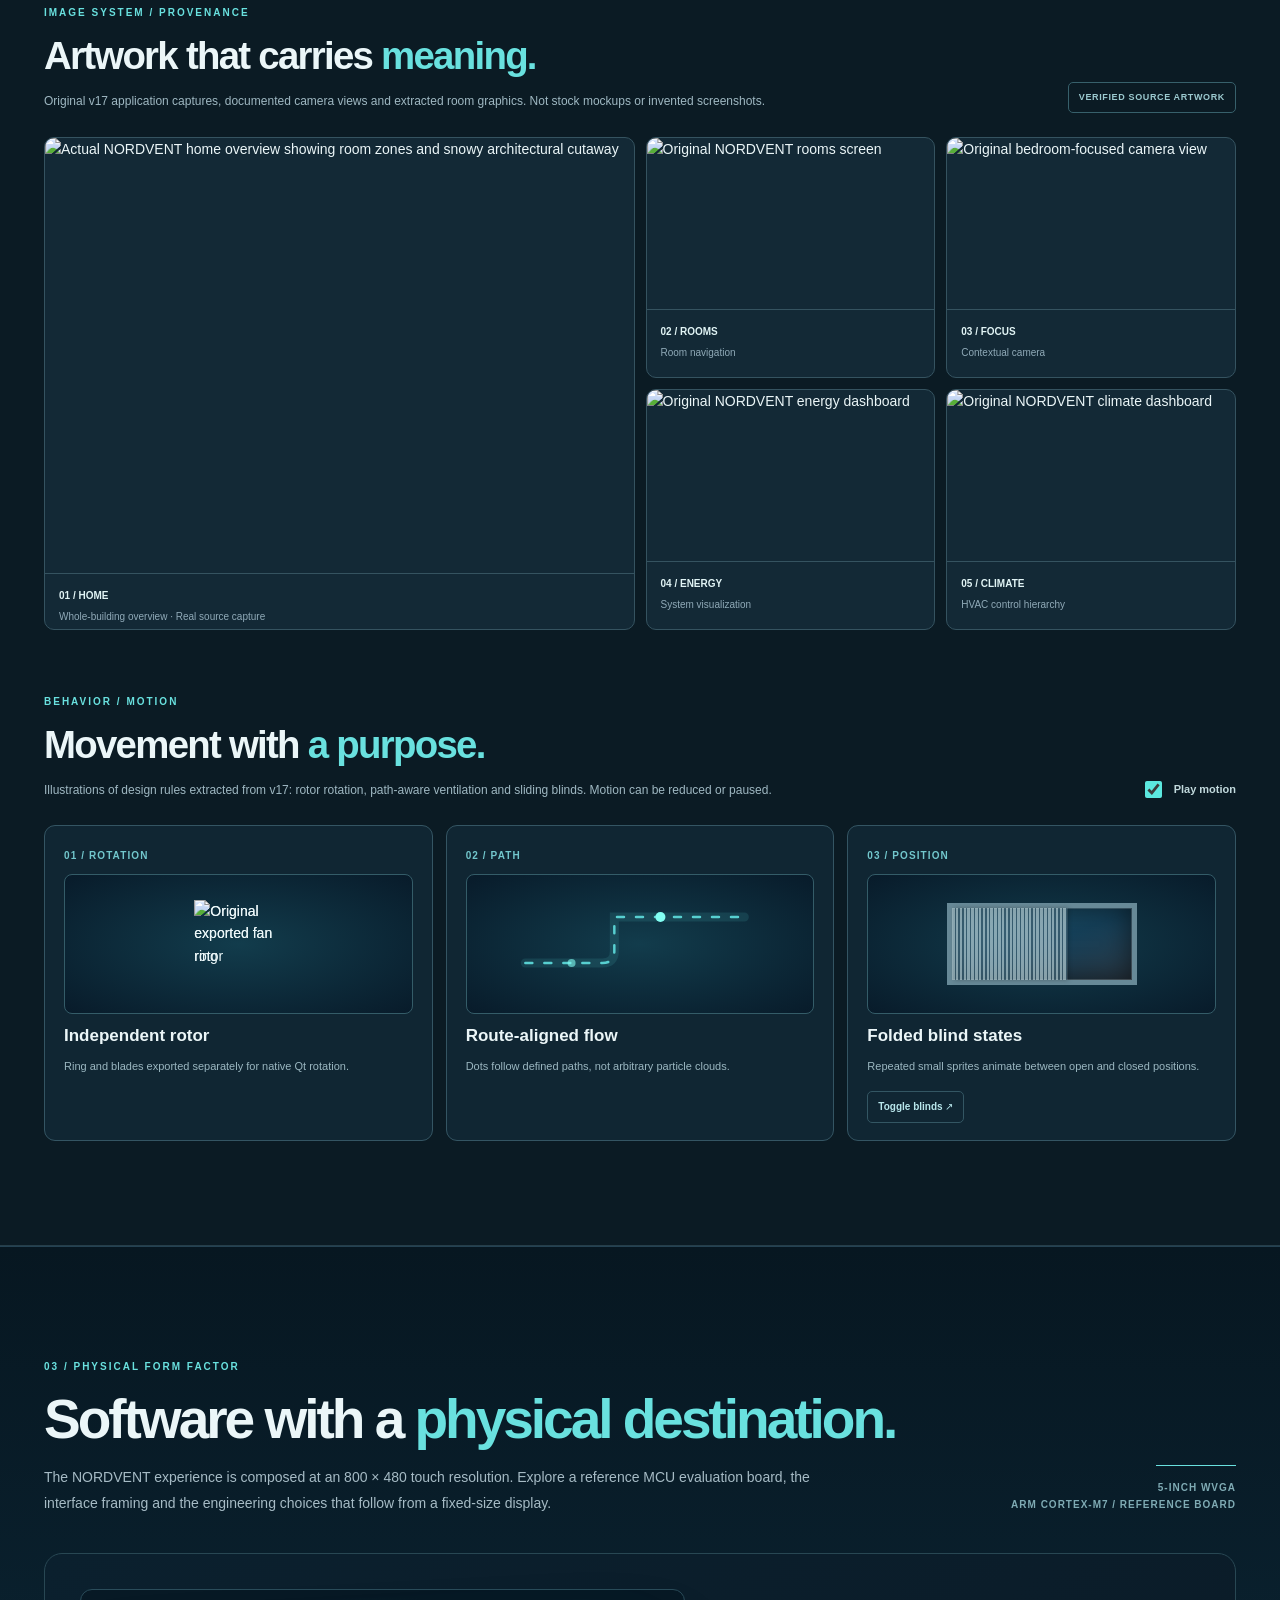
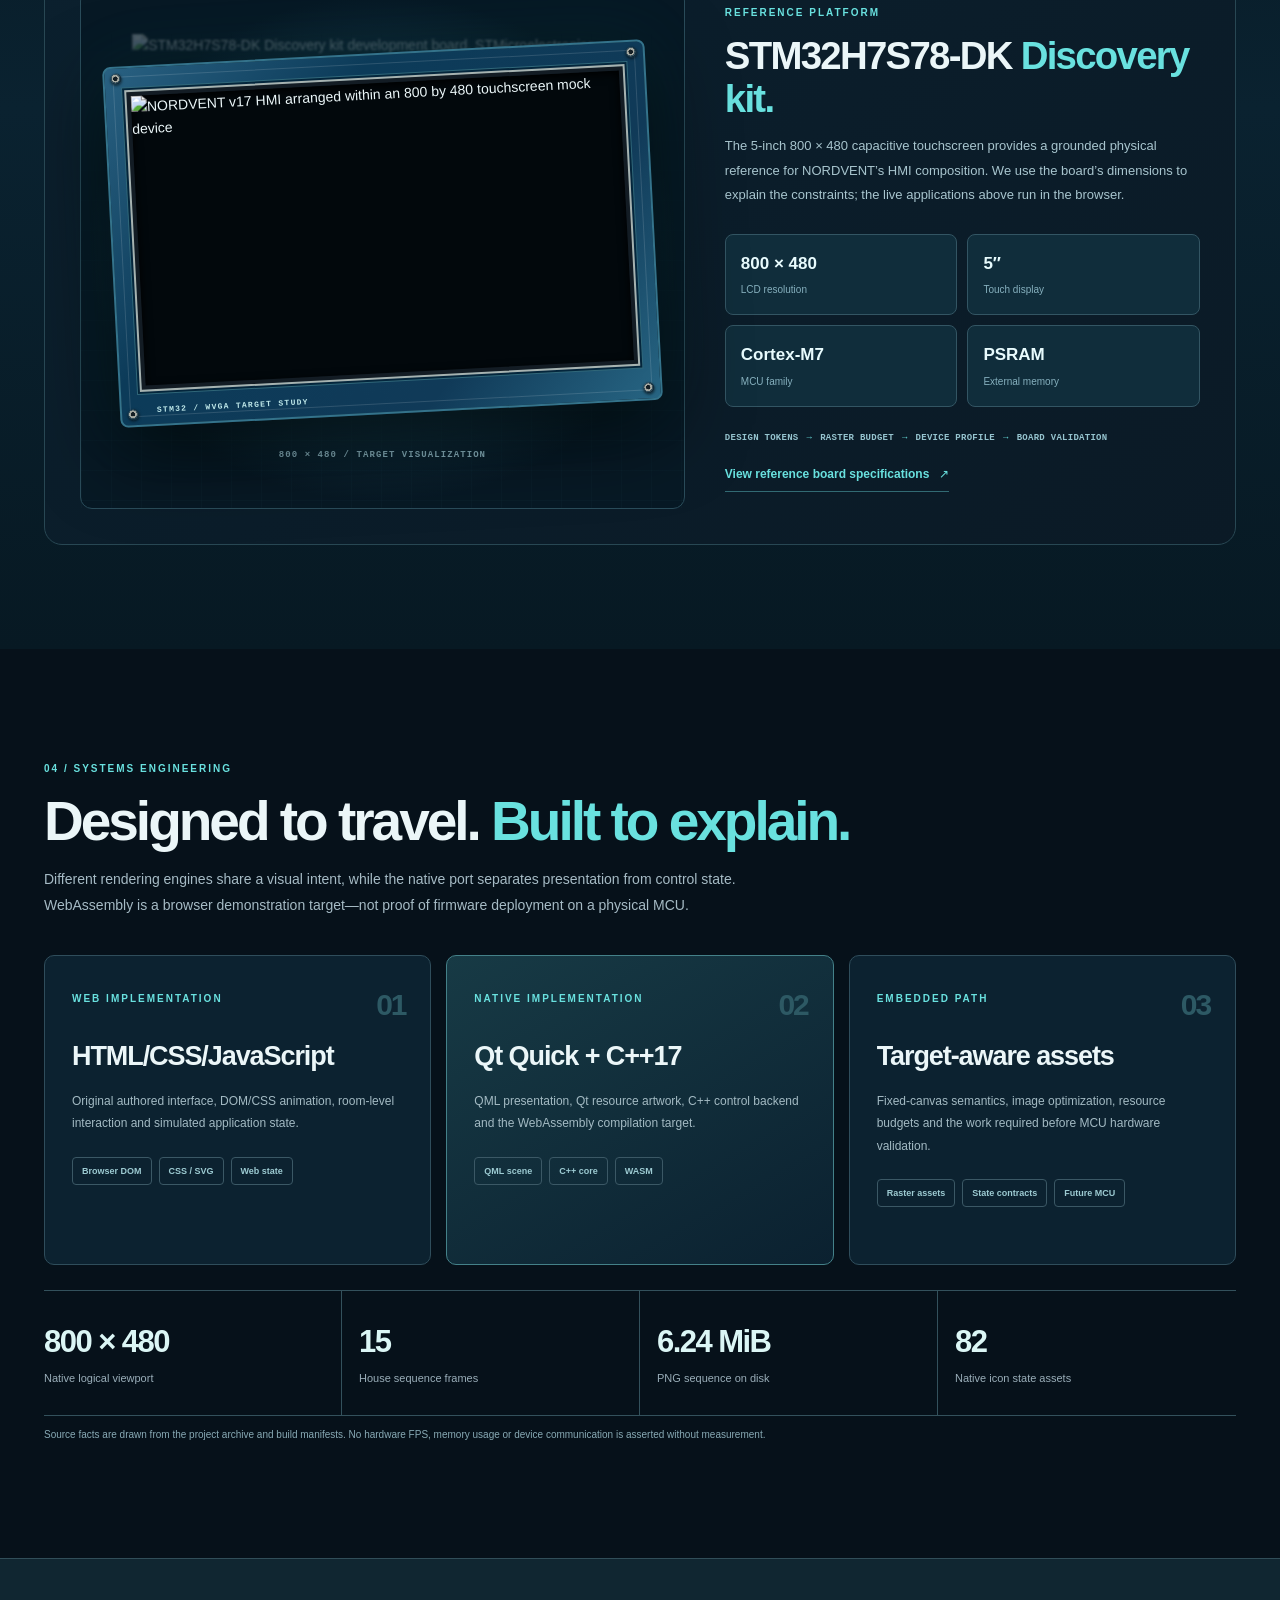
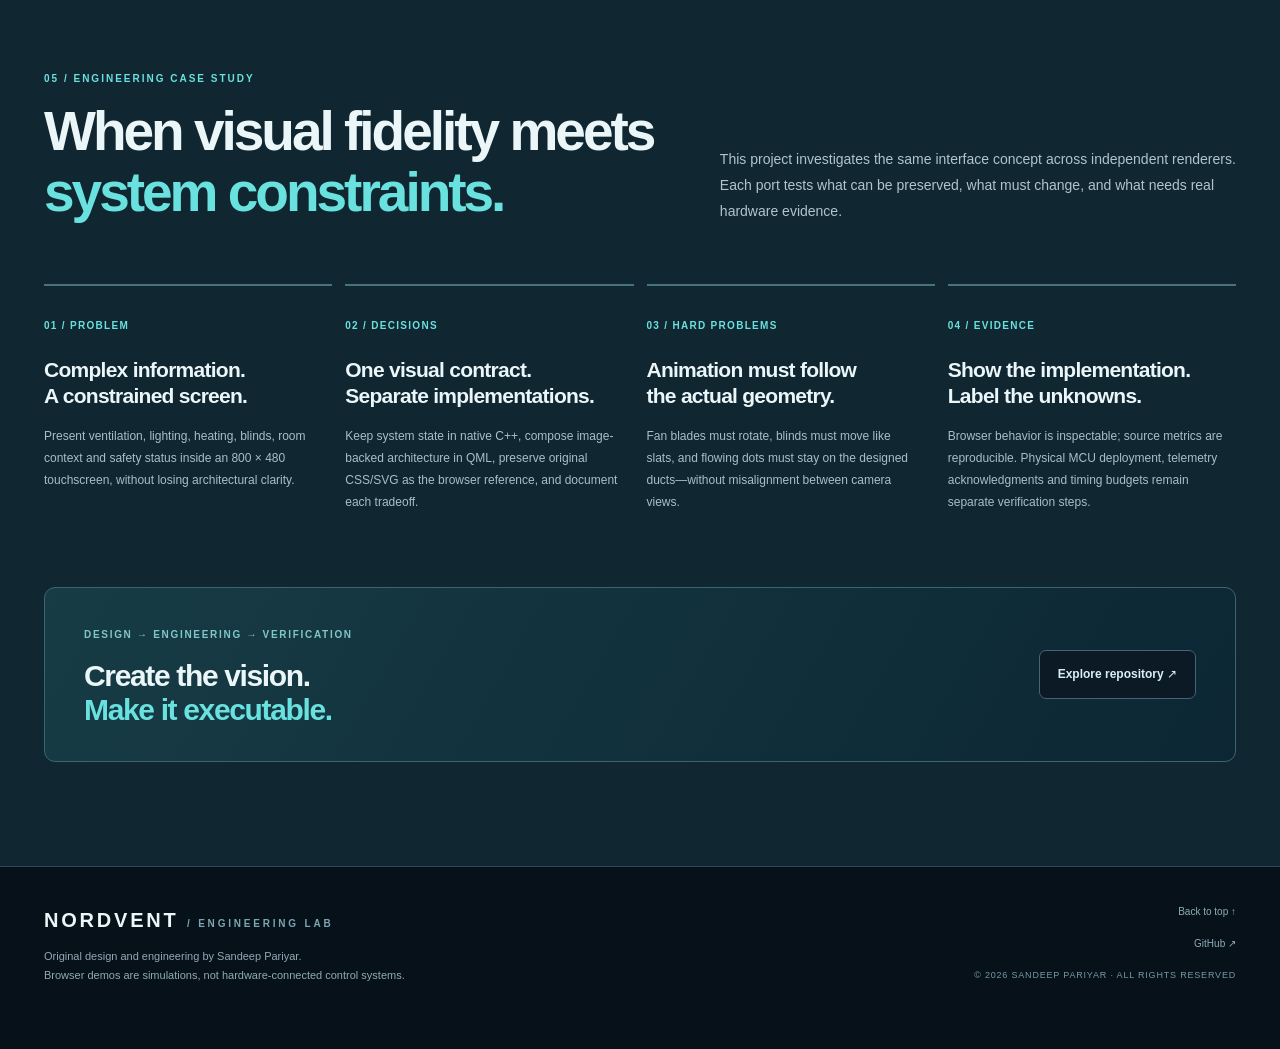
==== commit d2423bea: "Replace fullscreen label with physical device-size calibration controls" ====
--- a/docs/index.html
+++ b/docs/index.html
@@ -31,11 +31,11 @@
   <div class="live-grid" id="labGrid">
     <article class="runtime-card" id="webCard" aria-labelledby="webCardTitle"><div class="runtime-header"><div class="runtime-index">A</div><div><div class="runtime-caption">RUNTIME / 01</div><h3 id="webCardTitle">Browser native <span>— HTML/CSS/JS</span></h3></div><div class="runtime-status status-on" id="webStatus">● LIVE WEB</div></div>
       <div class="runtime-screen" id="webViewport"><iframe id="webApp" src="web/index.html" title="Actual interactive NORDVENT Web v17 application" loading="eager" allow="fullscreen"></iframe></div>
-      <div class="runtime-foot"><span>Original v17 · Real application / original interactions</span><div class="inline-actions"><button type="button" id="webRefresh" aria-label="Reset HTML application">↻ Reset</button><button type="button" data-expand="web" aria-label="Expand HTML application">⛶ Expand</button></div></div>
+      <div class="runtime-foot"><span>Original v17 · Real application / original interactions</span><div class="inline-actions"><button type="button" id="webRefresh" aria-label="Reset HTML application">↻ Reset</button><button type="button" data-expand="web" aria-label="Show HTML at actual device size">▣ Actual size</button></div></div>
     </article>
     <article class="runtime-card" id="qtCard" aria-labelledby="qtCardTitle"><div class="runtime-header"><div class="runtime-index">B</div><div><div class="runtime-caption">RUNTIME / 02</div><h3 id="qtCardTitle">Compiled native <span>— Qt/QML/C++</span></h3></div><div class="runtime-status status-idle" id="qtStatus">○ NOT LOADED</div></div>
       <div class="runtime-screen" id="qtViewport"><iframe id="qtApp" title="Real NORDVENT Qt WebAssembly application" allow="fullscreen" loading="lazy"></iframe><div class="wasm-gate" id="wasmGate"><img src="assets/screens/v17_reference_home.png" alt="Original NORDVENT interface reference shown until the Qt WebAssembly runtime loads" width="800" height="480"><div class="wasm-overlay"><span class="wasm-mark">QT / WEBASSEMBLY</span><h4>Real Qt.<br>Inside the browser.</h4><p>No HTML imitation. Compile and run the original QML/C++ interface in this panel.</p><button class="btn btn-primary" id="loadQt" type="button">Load Qt runtime <span aria-hidden="true">→</span></button><small id="qtHint">Starts automatically when the verified Qt WebAssembly bundle is available.</small></div></div></div>
-      <div class="runtime-foot"><span id="qtFootStatus">Qt 6.11.2 target · WebAssembly build must be deployed</span><div class="inline-actions"><button type="button" id="qtRefresh" aria-label="Restart Qt runtime">↻ Reset</button><button type="button" data-expand="qt" aria-label="Expand Qt application">⛶ Expand</button></div></div>
+      <div class="runtime-foot"><span id="qtFootStatus">Qt 6.11.2 target · WebAssembly build must be deployed</span><div class="inline-actions"><button type="button" id="qtRefresh" aria-label="Restart Qt runtime">↻ Reset</button><button type="button" data-expand="qt" aria-label="Show Qt at actual device size">▣ Actual size</button></div></div>
     </article>
   </div>
   <div class="micro-footnote"><strong>Truth in the comparison.</strong> HTML v17 and Qt v17.1 are separate implementations of the same concept, not two skins of one app. The page checks whether the generated WASM binary exists before claiming Qt is available.</div>
@@ -107,6 +107,15 @@
 </main>
 <footer class="footer"><div class="section-wrap footer-inner"><div><div class="footer-brand">NORDVENT <span>/ ENGINEERING LAB</span></div><p>Original design and engineering by Sandeep Pariyar.<br>Browser demos are simulations, not hardware-connected control systems.</p></div><div><a href="#top">Back to top ↑</a><a href="https://github.com/sandeepariyar/NORDVENT-Cross-Platform-Smart-Building-HMI-Web-Native-Qt-C-" target="_blank" rel="noopener noreferrer">GitHub ↗</a><span>© 2026 SANDEEP PARIYAR · ALL RIGHTS RESERVED</span></div></div></footer>
 <div class="preview-modal" id="previewModal" hidden><div class="preview-backdrop" data-close-modal></div><div class="preview-dialog" role="dialog" aria-modal="true" aria-labelledby="previewTitle"><div class="preview-dialog-head"><strong id="previewTitle">Application preview</strong><button type="button" id="closePreview">Close ×</button></div><div class="preview-dialog-screen" id="expandedViewport"><div class="preview-guide">This interactive runtime is shown in the original 800 × 480 aspect ratio.</div></div></div></div>
+<div class="physical-mask" id="physicalMask" hidden></div>
+<div class="physical-tools" id="physicalTools" hidden role="dialog" aria-modal="true" aria-label="Physical device size calibration">
+  <div class="physical-tools-head"><strong id="physicalLabel">NORDVENT · ACTUAL DEVICE SIZE</strong><button type="button" id="closePhysical">Close ×</button></div>
+  <p>Reference: 5-inch diagonal, 800 × 480 screen (approximately 109 × 65 mm). Calibrate once against a physical ruler; browser CSS units are not guaranteed to match your monitor.</p>
+  <label for="physicalAdjust">Adjust until the line below measures exactly 100 mm with your ruler.</label>
+  <div class="physical-ruler"><div id="physicalRuler" class="physical-ruler-line"><span>0</span><span>100 mm</span></div></div>
+  <input id="physicalAdjust" type="range" min="50" max="180" value="100" step="1" aria-label="Adjust physical scale of the device">
+  <div class="physical-tools-footer"><span id="physicalPercent">100% nominal CSS scale · calibration required</span><button type="button" id="resetPhysical">Reset scale</button></div>
+</div>
 <div class="toast" id="toast" role="status" aria-live="polite"></div>
 </body>
 </html>
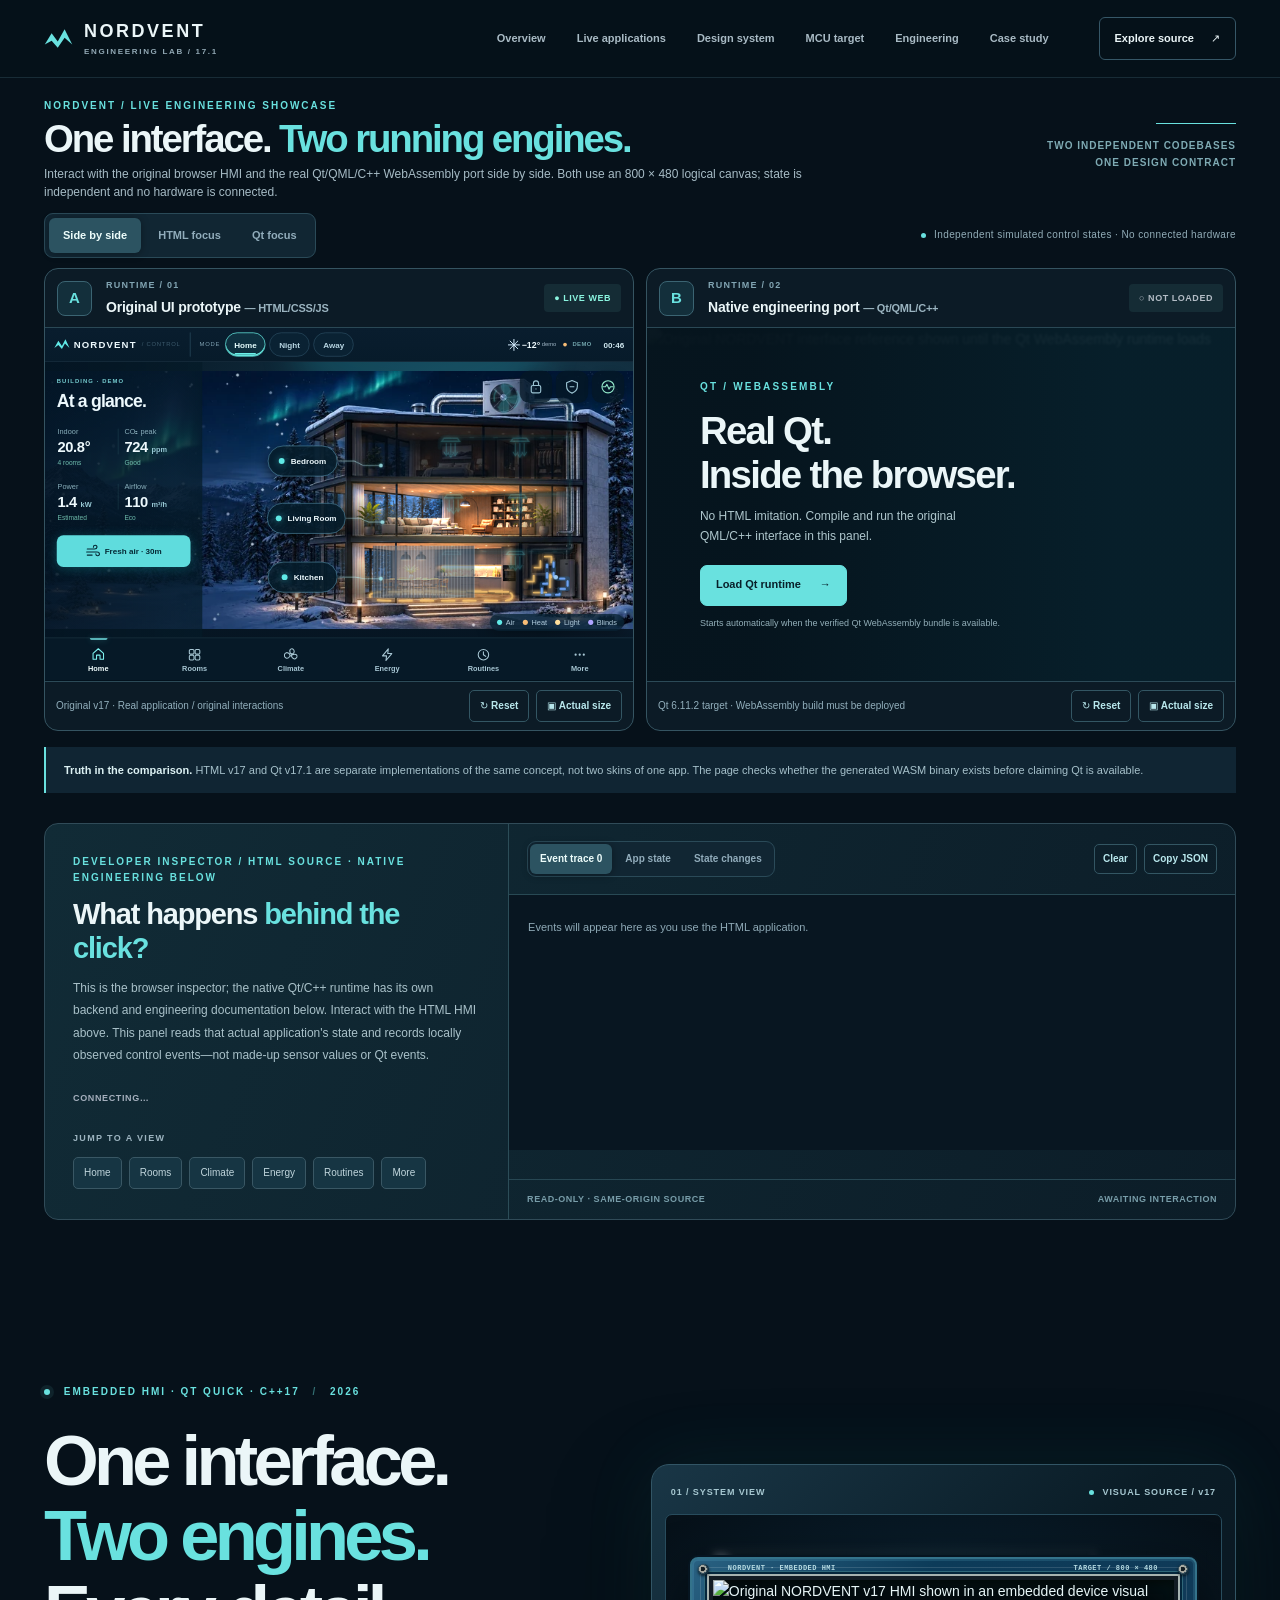
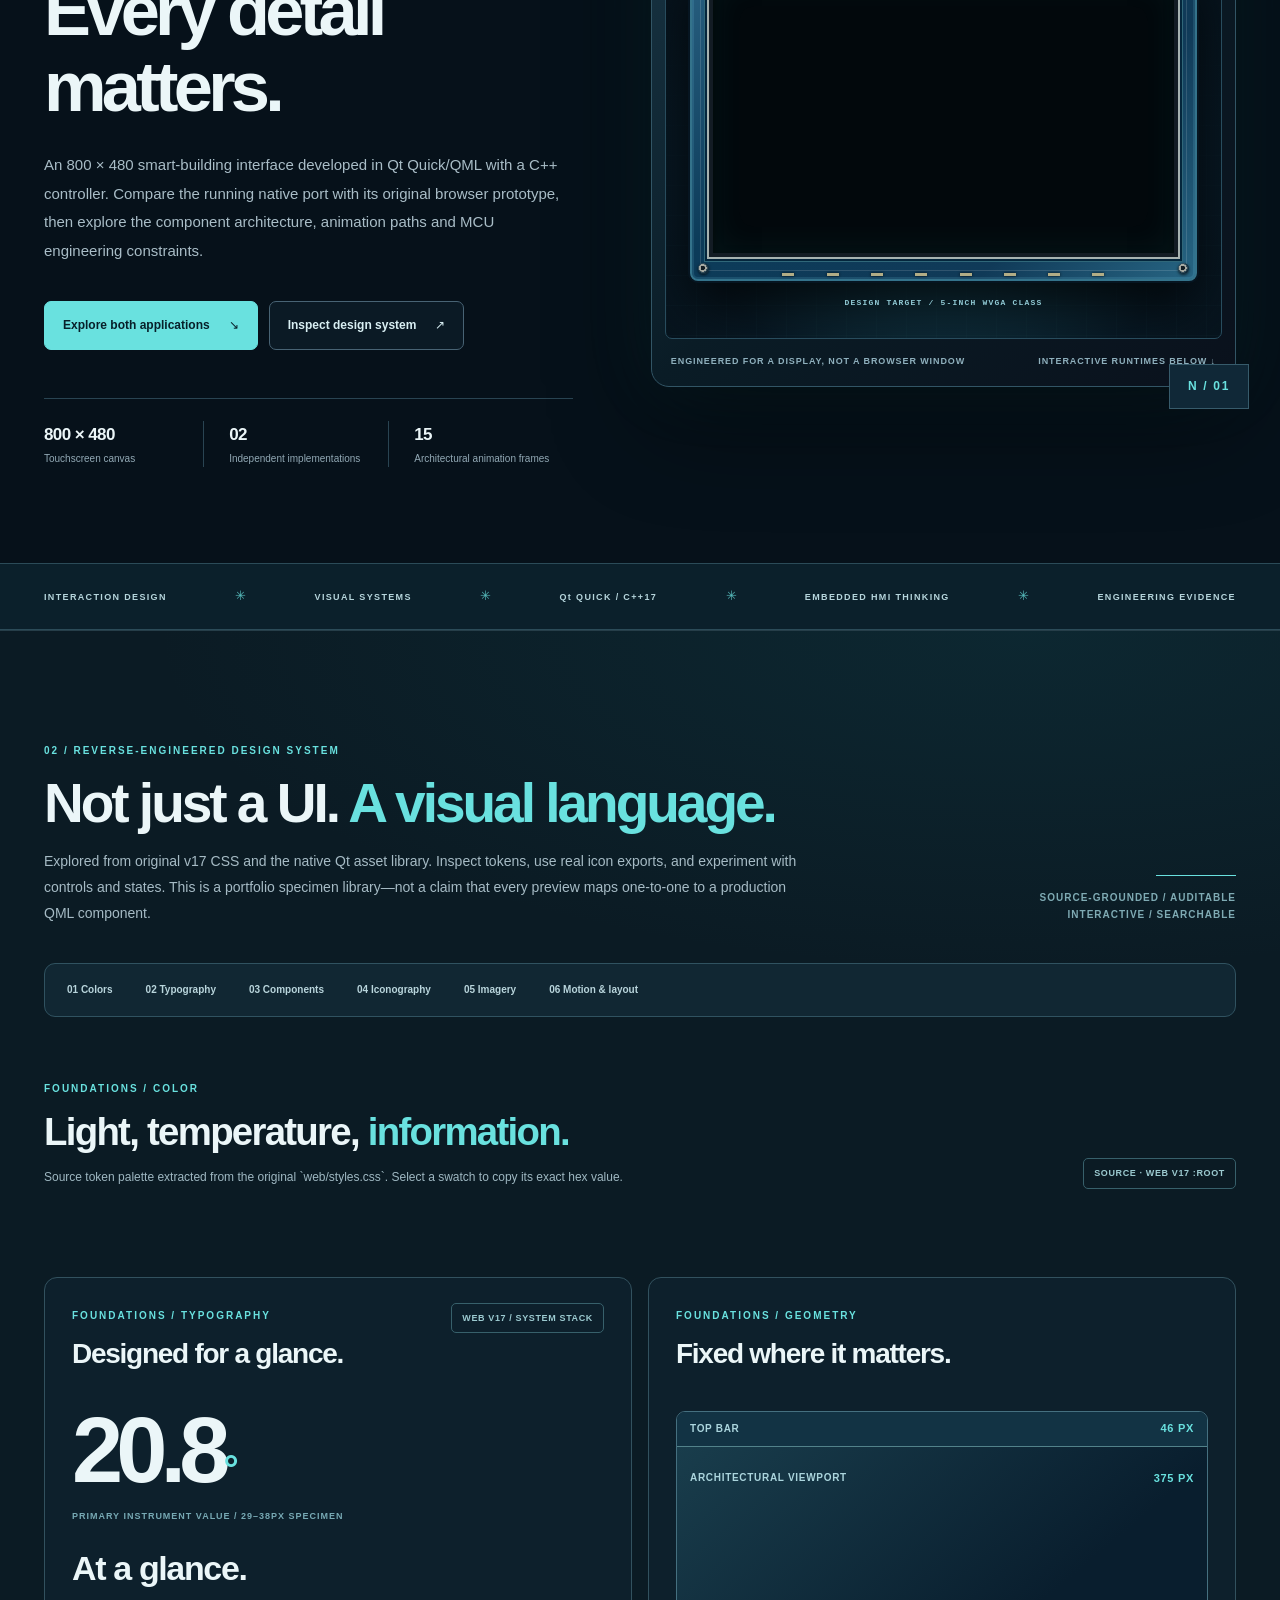
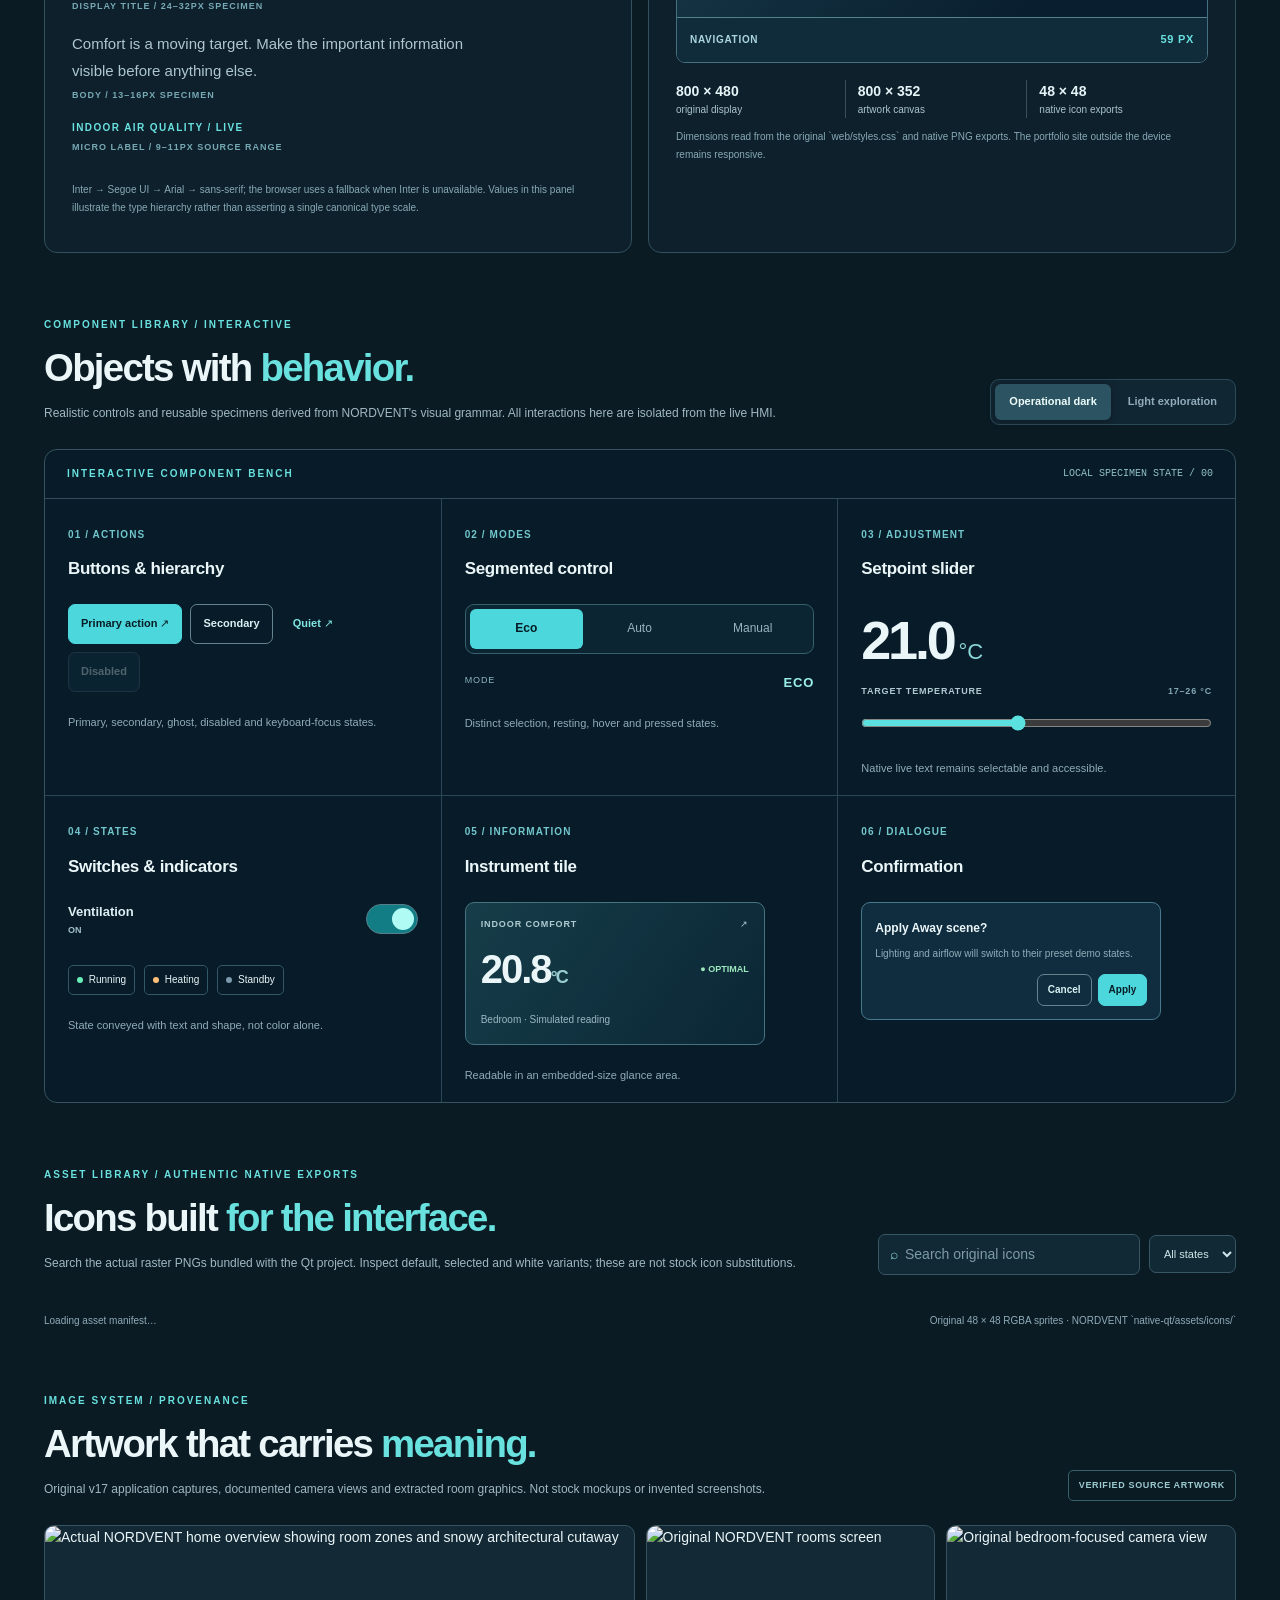
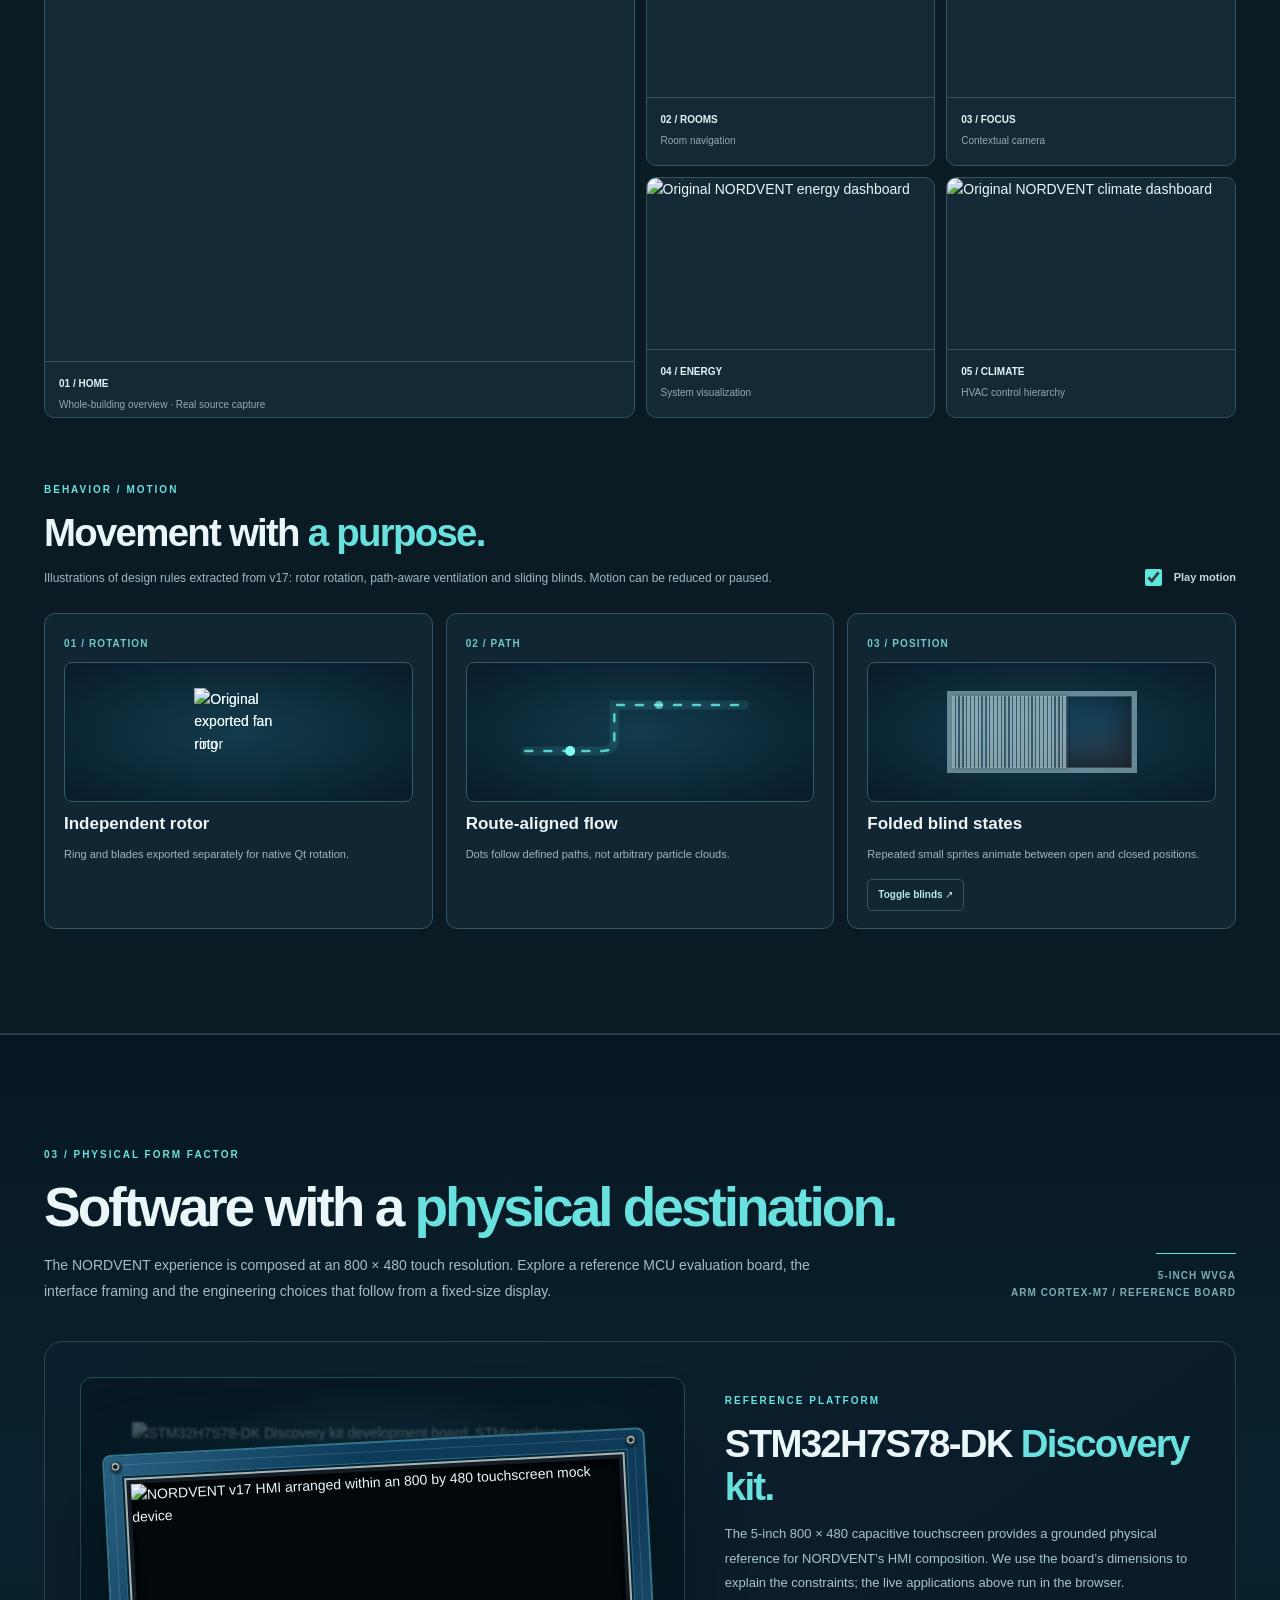
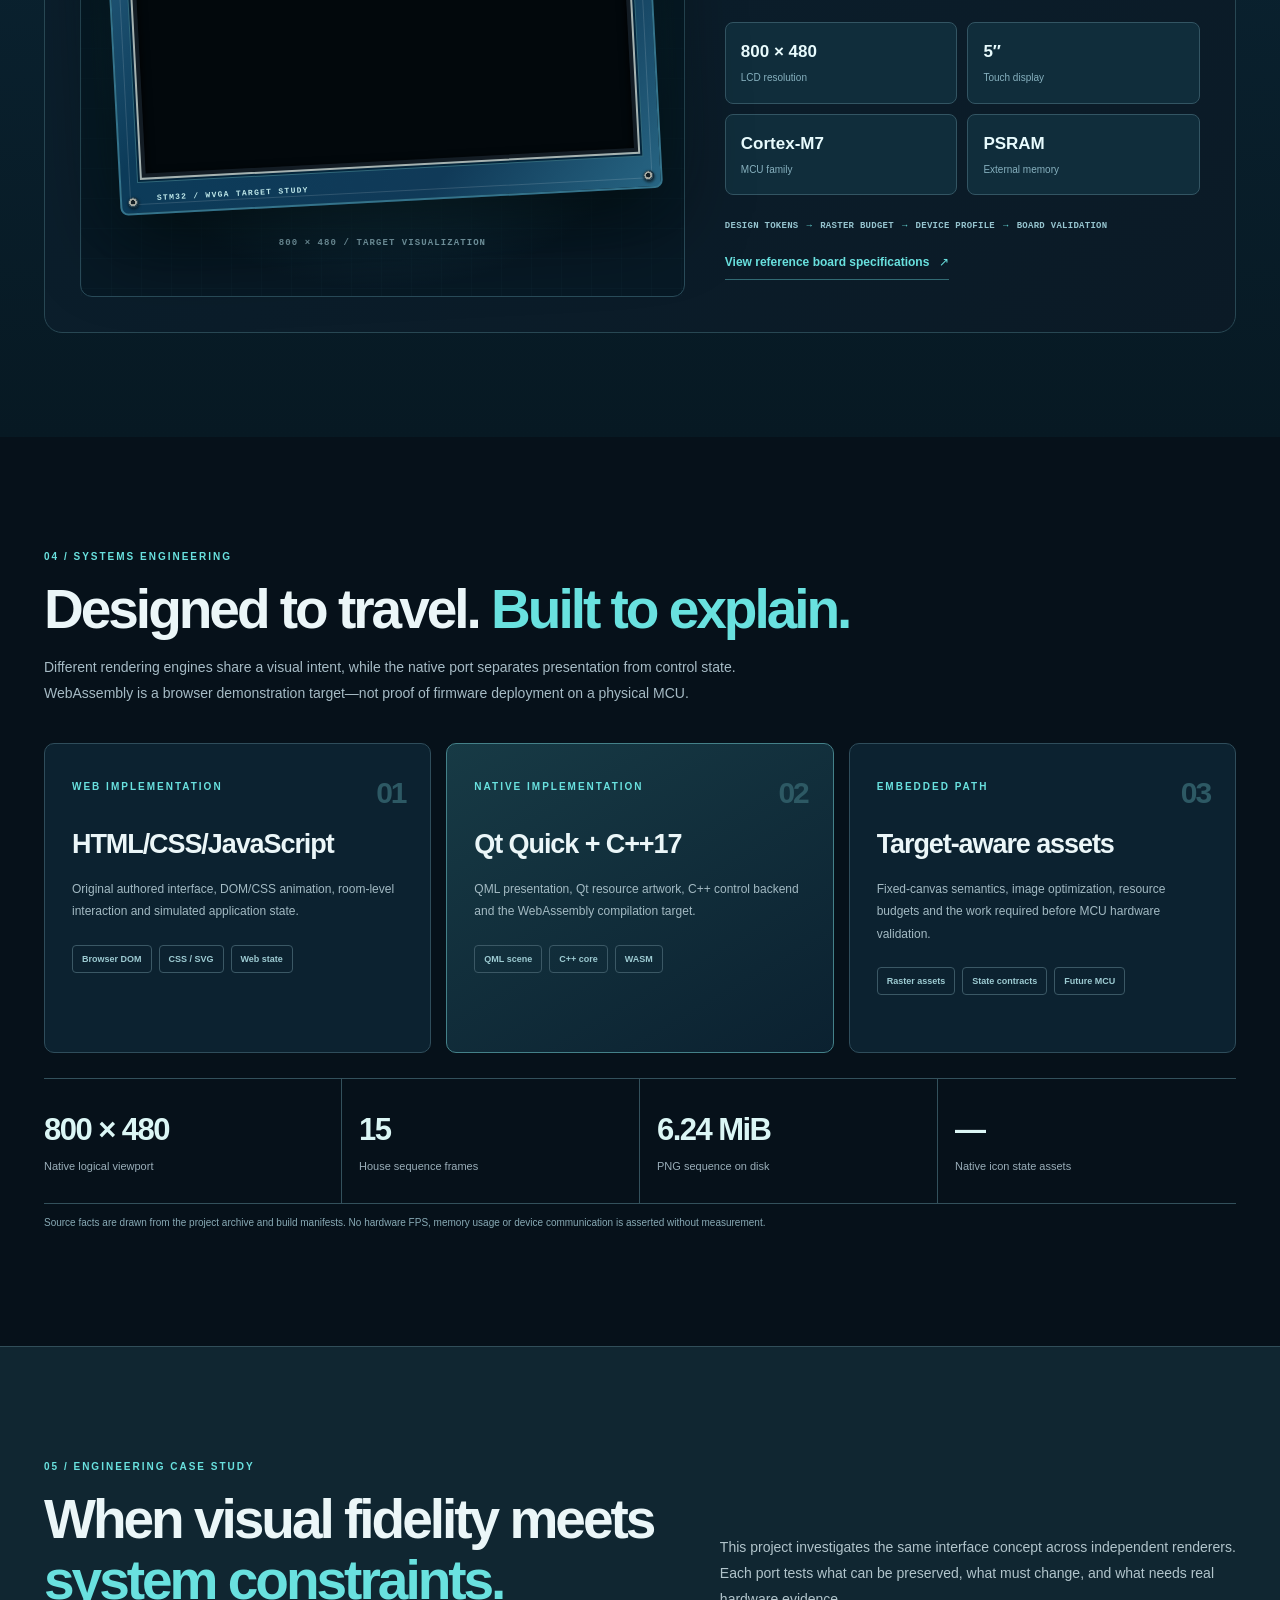
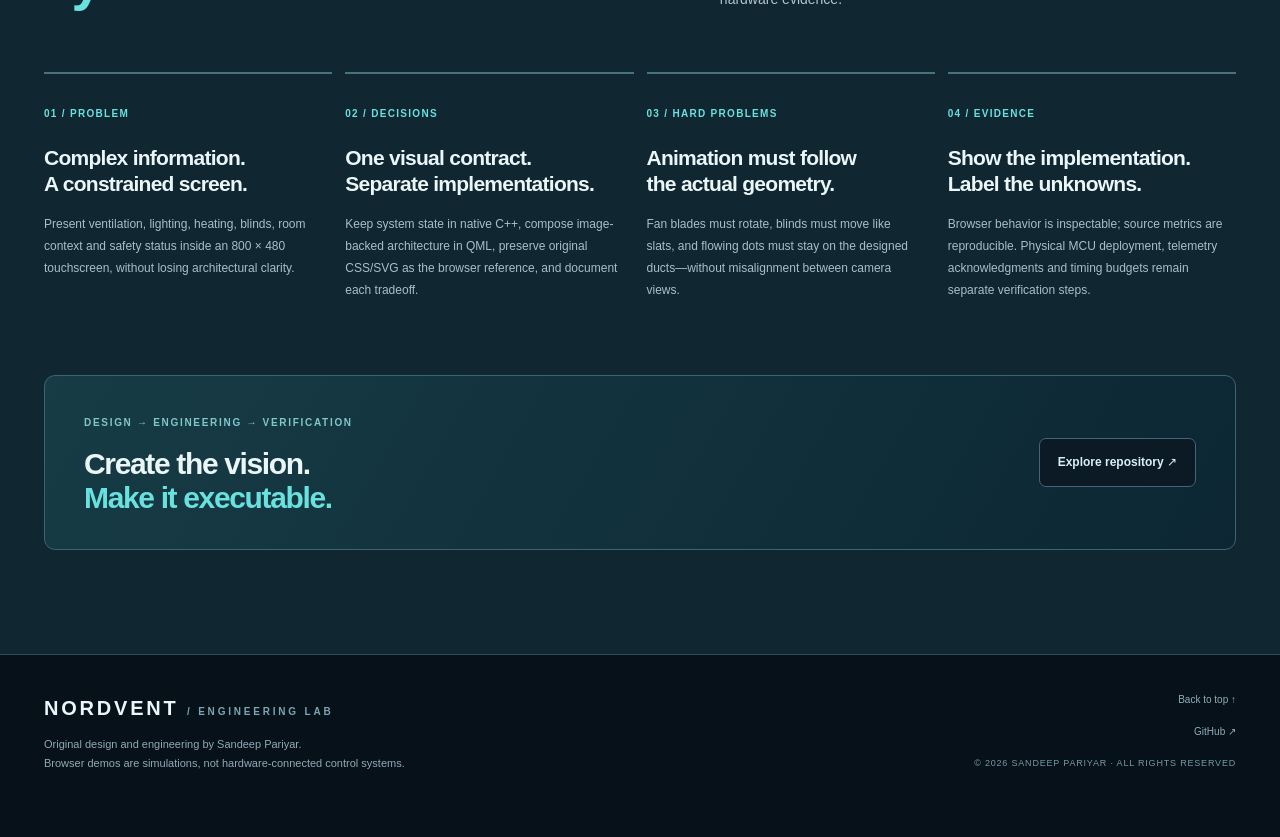
==== commit 99ed0324: "Reframe public showcase around native embedded Qt engineering" ====
--- a/docs/index.html
+++ b/docs/index.html
@@ -5,8 +5,8 @@
 <meta name="viewport" content="width=device-width,initial-scale=1">
 <meta name="color-scheme" content="dark">
 <meta name="theme-color" content="#061320">
-<meta name="description" content="NORDVENT Engineering Lab — an original smart-building interface explored in HTML and native Qt WebAssembly, with a reverse-engineered HMI design system and engineering case study.">
-<meta property="og:title" content="NORDVENT — One interface. Two engines.">
+<meta name="description" content="NORDVENT is an embedded smart-building HMI engineering project: native Qt/QML/C++ control logic, 800 × 480 visual systems, and an interactive web design reference.">
+<meta property="og:title" content="NORDVENT — Embedded HMI · Qt/QML/C++">
 <meta property="og:description" content="Explore two live HMI implementations, a documented component system and the engineering behind a constrained 800 × 480 interface.">
 <meta property="og:image" content="assets/screens/v17_reference_home.png">
 <title>NORDVENT — Cross-Platform HMI Engineering Lab</title>
@@ -29,11 +29,11 @@
   <div class="section-top"><div><div class="eyebrow">NORDVENT / LIVE ENGINEERING SHOWCASE</div><h2 id="liveHeading">One interface. <em>Two running engines.</em></h2><p class="section-intro">Interact with the original browser HMI and the real Qt/QML/C++ WebAssembly port side by side. Both use an 800 × 480 logical canvas; state is independent and no hardware is connected.</p></div><div class="section-side-note"><span class="thin-rule"></span> TWO INDEPENDENT CODEBASES<br>ONE DESIGN CONTRACT</div></div>
   <div class="lab-toolbar"><div class="view-toggle" role="group" aria-label="Application view"><button type="button" class="is-selected" data-layout="both" aria-pressed="true">Side by side</button><button type="button" data-layout="web" aria-pressed="false">HTML focus</button><button type="button" data-layout="qt" aria-pressed="false">Qt focus</button></div><span class="lab-note"><span class="tiny-dot"></span> Independent simulated control states · No connected hardware</span></div>
   <div class="live-grid" id="labGrid">
-    <article class="runtime-card" id="webCard" aria-labelledby="webCardTitle"><div class="runtime-header"><div class="runtime-index">A</div><div><div class="runtime-caption">RUNTIME / 01</div><h3 id="webCardTitle">Browser native <span>— HTML/CSS/JS</span></h3></div><div class="runtime-status status-on" id="webStatus">● LIVE WEB</div></div>
+    <article class="runtime-card" id="webCard" aria-labelledby="webCardTitle"><div class="runtime-header"><div class="runtime-index">A</div><div><div class="runtime-caption">RUNTIME / 01</div><h3 id="webCardTitle">Original UI prototype <span>— HTML/CSS/JS</span></h3></div><div class="runtime-status status-on" id="webStatus">● LIVE WEB</div></div>
       <div class="runtime-screen" id="webViewport"><iframe id="webApp" src="web/index.html" title="Actual interactive NORDVENT Web v17 application" loading="eager" allow="fullscreen"></iframe></div>
       <div class="runtime-foot"><span>Original v17 · Real application / original interactions</span><div class="inline-actions"><button type="button" id="webRefresh" aria-label="Reset HTML application">↻ Reset</button><button type="button" data-expand="web" aria-label="Show HTML at actual device size">▣ Actual size</button></div></div>
     </article>
-    <article class="runtime-card" id="qtCard" aria-labelledby="qtCardTitle"><div class="runtime-header"><div class="runtime-index">B</div><div><div class="runtime-caption">RUNTIME / 02</div><h3 id="qtCardTitle">Compiled native <span>— Qt/QML/C++</span></h3></div><div class="runtime-status status-idle" id="qtStatus">○ NOT LOADED</div></div>
+    <article class="runtime-card" id="qtCard" aria-labelledby="qtCardTitle"><div class="runtime-header"><div class="runtime-index">B</div><div><div class="runtime-caption">RUNTIME / 02</div><h3 id="qtCardTitle">Native engineering port <span>— Qt/QML/C++</span></h3></div><div class="runtime-status status-idle" id="qtStatus">○ NOT LOADED</div></div>
       <div class="runtime-screen" id="qtViewport"><iframe id="qtApp" title="Real NORDVENT Qt WebAssembly application" allow="fullscreen" loading="lazy"></iframe><div class="wasm-gate" id="wasmGate"><img src="assets/screens/v17_reference_home.png" alt="Original NORDVENT interface reference shown until the Qt WebAssembly runtime loads" width="800" height="480"><div class="wasm-overlay"><span class="wasm-mark">QT / WEBASSEMBLY</span><h4>Real Qt.<br>Inside the browser.</h4><p>No HTML imitation. Compile and run the original QML/C++ interface in this panel.</p><button class="btn btn-primary" id="loadQt" type="button">Load Qt runtime <span aria-hidden="true">→</span></button><small id="qtHint">Starts automatically when the verified Qt WebAssembly bundle is available.</small></div></div></div>
       <div class="runtime-foot"><span id="qtFootStatus">Qt 6.11.2 target · WebAssembly build must be deployed</span><div class="inline-actions"><button type="button" id="qtRefresh" aria-label="Restart Qt runtime">↻ Reset</button><button type="button" data-expand="qt" aria-label="Show Qt at actual device size">▣ Actual size</button></div></div>
     </article>
@@ -46,9 +46,9 @@
 
 <section id="overview" class="hero section-wrap" aria-labelledby="heroTitle">
   <div class="hero-copy">
-    <div class="eyebrow"><span class="signal"></span> A CROSS-PLATFORM HMI EXPERIMENT <span class="eyebrow-separator">/</span> 2026</div>
+    <div class="eyebrow"><span class="signal"></span> EMBEDDED HMI · QT QUICK · C++17 <span class="eyebrow-separator">/</span> 2026</div>
     <h1 id="heroTitle">One interface.<br><em>Two engines.</em><br>Every detail matters.</h1>
-    <p class="hero-lead">A smart-building control experience engineered twice—once for the web, once in Qt/QML/C++. Explore the live implementations, then uncover the design system, motion and engineering decisions behind them.</p>
+    <p class="hero-lead">An 800 × 480 smart-building interface developed in Qt Quick/QML with a C++ controller. Compare the running native port with its original browser prototype, then explore the component architecture, animation paths and MCU engineering constraints.</p>
     <div class="hero-actions"><a class="btn btn-primary" href="#live">Explore both applications <span aria-hidden="true">↘</span></a><a class="btn btn-outline" href="#design">Inspect design system <span aria-hidden="true">↗</span></a></div>
     <div class="hero-facts" aria-label="Project facts"><div><b>800 × 480</b><span>Touchscreen canvas</span></div><div><b>02</b><span>Independent implementations</span></div><div><b>15</b><span>Architectural animation frames</span></div></div>
   </div>
@@ -114,7 +114,7 @@
   <label for="physicalAdjust">Adjust until the line below measures exactly 100 mm with your ruler.</label>
   <div class="physical-ruler"><div id="physicalRuler" class="physical-ruler-line"><span>0</span><span>100 mm</span></div></div>
   <input id="physicalAdjust" type="range" min="50" max="180" value="100" step="1" aria-label="Adjust physical scale of the device">
-  <div class="physical-tools-footer"><span id="physicalPercent">100% nominal CSS scale · calibration required</span><button type="button" id="resetPhysical">Reset scale</button></div>
+  <div class="physical-tools-footer"><button type="button" id="physicalModeToggle">View at 800×480 pixels</button><span id="physicalPercent">100% nominal CSS scale · calibration required</span><button type="button" id="resetPhysical">Reset scale</button></div>
 </div>
 <div class="toast" id="toast" role="status" aria-live="polite"></div>
 </body>
--- a/docs/styles.css
+++ b/docs/styles.css
@@ -33,3 +33,14 @@
 .actual-hardware-photo{position:absolute;width:83%;height:83%;object-fit:contain;inset:8.5%;opacity:.22;filter:saturate(.58) contrast(1.18) blur(3px);mix-blend-mode:screen;z-index:0;pointer-events:none}
 .device-board,.hardware-device{z-index:2}.hardware-reference{opacity:.3;filter:saturate(.75) contrast(1.1) blur(1px)}
 @media (prefers-reduced-motion:reduce){.actual-hardware-photo{filter:saturate(.58)}}
+
+/* Primary live demonstration, always above the design narrative. */
+#live{padding-top:20px;padding-bottom:60px}#live>.section-top{margin-bottom:12px;align-items:center}#live .section-top h2{font-size:clamp(25px,3vw,40px);margin:4px 0}#live .section-intro{font-size:12px;line-height:1.5}#live .lab-toolbar{margin-bottom:10px}#live .runtime-header{min-height:55px;padding:9px 12px}#live .runtime-foot{min-height:42px;padding:8px 11px}#live .live-grid{gap:12px}
+.physical-mask{position:fixed;inset:0;background:#010a12df;z-index:900}.physical-mask[hidden],.physical-tools[hidden]{display:none}body.physical-open{overflow:hidden}
+.runtime-card.physical-active{position:fixed;z-index:901;left:50%;top:40%;transform:translate(-50%,-50%);width:var(--physical-width);max-width:none;border:1px solid #5a9fab;border-radius:4px;overflow:visible;box-shadow:0 22px 90px #000a}
+.runtime-card.physical-active .runtime-header,.runtime-card.physical-active .runtime-foot{display:none}.runtime-card.physical-active .runtime-screen{width:var(--physical-width);height:var(--physical-height);aspect-ratio:auto;max-height:none}
+.runtime-card.physical-active .runtime-screen iframe{left:0!important;top:0!important;transform:scale(var(--physical-scale))!important}
+.physical-tools{position:fixed;z-index:902;bottom:12px;left:50%;transform:translateX(-50%);width:min(630px,calc(100vw - 24px));padding:12px 16px;border-radius:12px;background:#102733;border:1px solid #46727d;box-shadow:0 15px 60px #000b;color:#dceef2;font-size:12px}
+.physical-tools-head,.physical-tools-footer{display:flex;justify-content:space-between;align-items:center;gap:10px}.physical-tools button{background:#143644;color:#d6f6f8;border:1px solid #486d79;border-radius:5px;padding:6px 12px}.physical-tools p{color:#a7c7d0;line-height:1.45;margin:7px 0}.physical-tools label{display:block;font-size:11px;margin-bottom:5px}
+.physical-ruler{overflow-x:auto;max-width:100%;padding:5px 0 10px}.physical-ruler-line{height:25px;border-bottom:2px solid #7be9e9;display:flex;justify-content:space-between;align-items:end;font:10px Consolas,monospace;white-space:nowrap}.physical-tools input{width:100%;accent-color:#63e5e7}.physical-tools-footer{font-size:10px;color:#a6c8d2}.physical-tools.pixel-mode .physical-ruler,.physical-tools.pixel-mode label,.physical-tools.pixel-mode input{display:none}
+@media(max-width:900px){#live{padding-top:16px}.physical-tools{bottom:5px}}
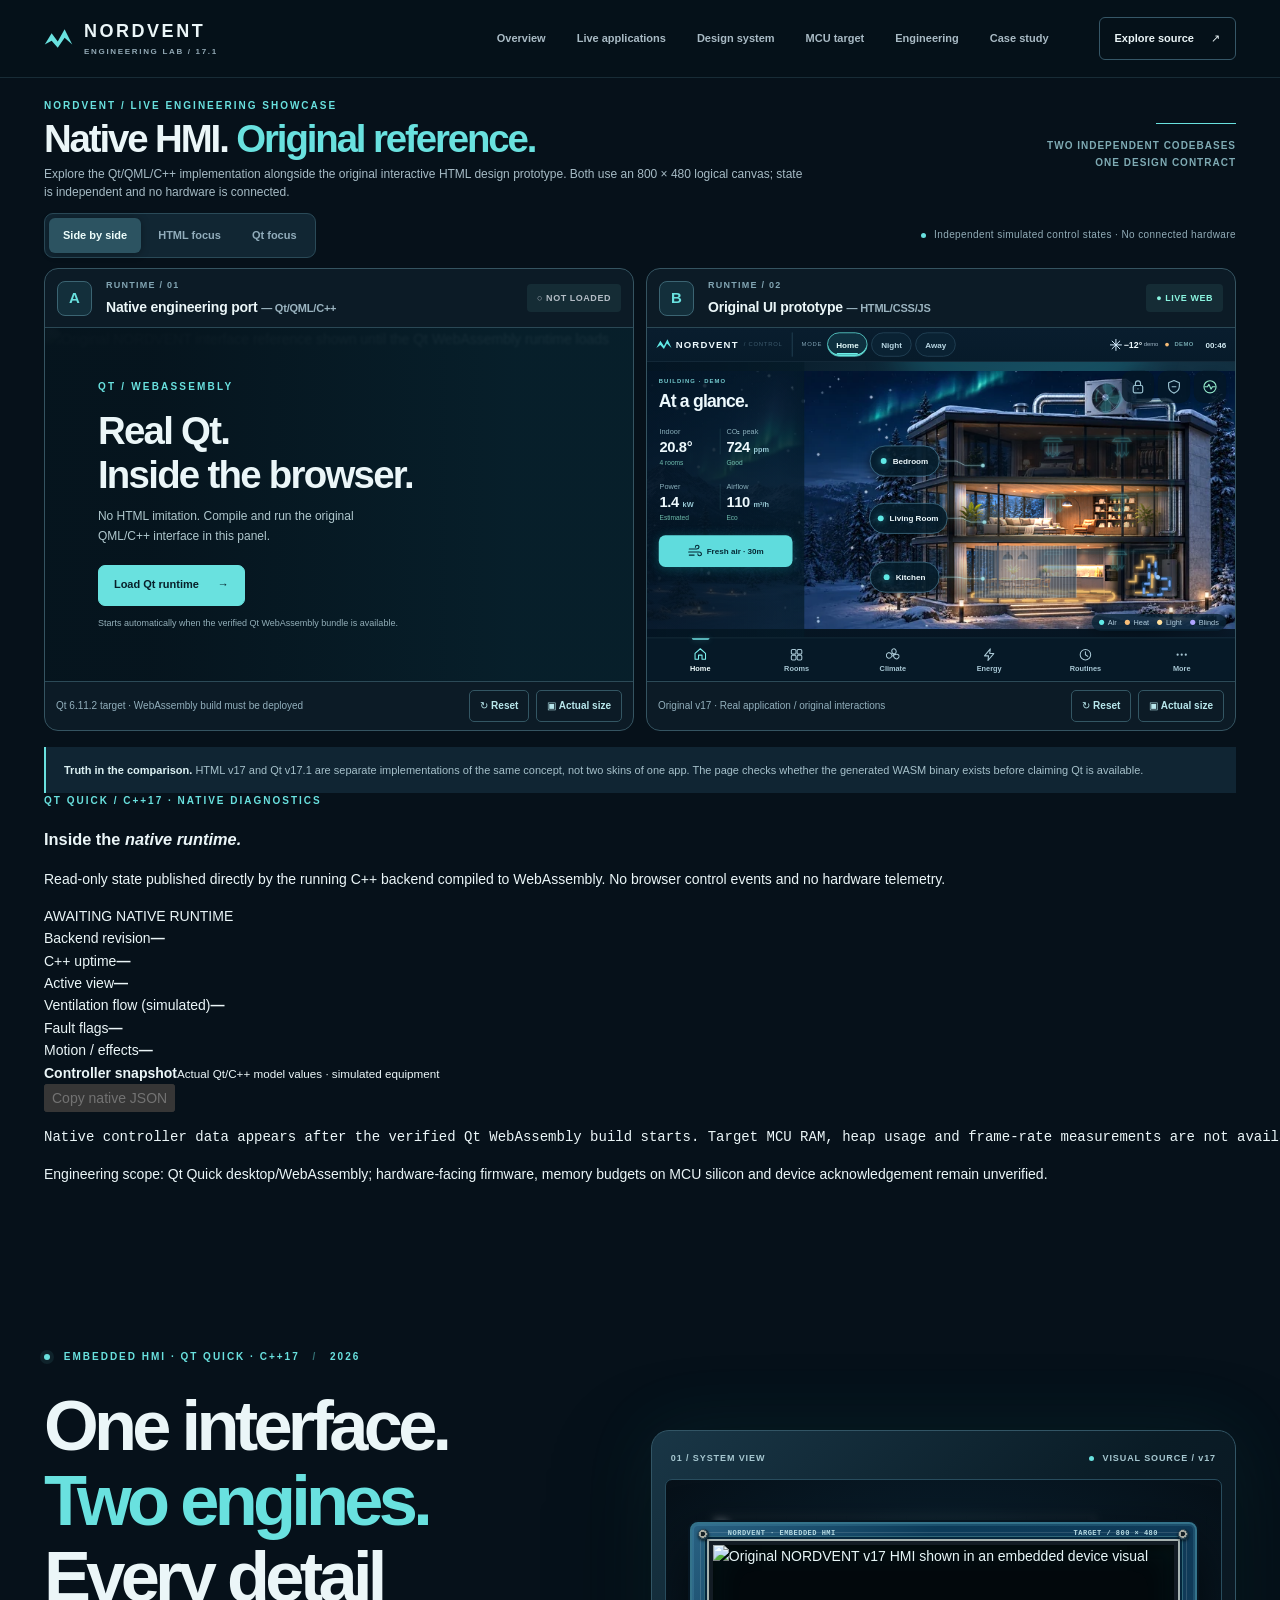
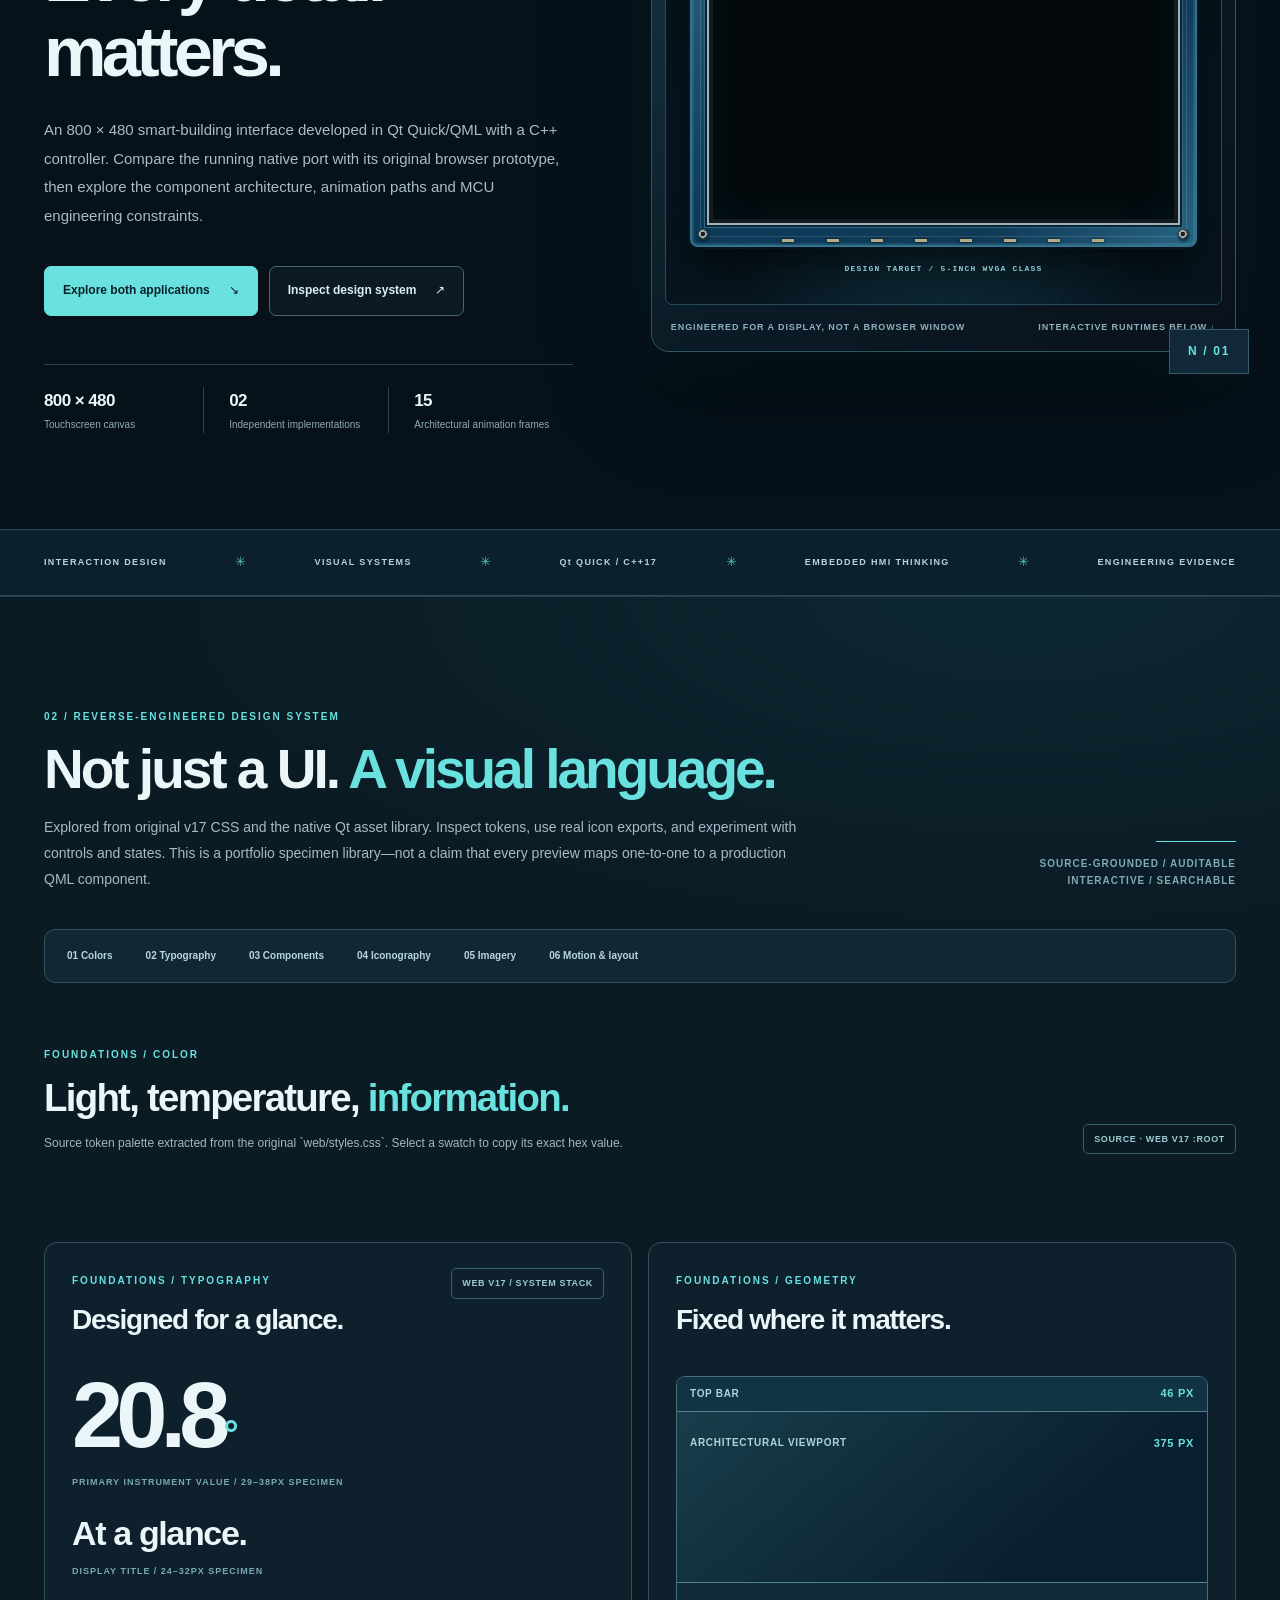
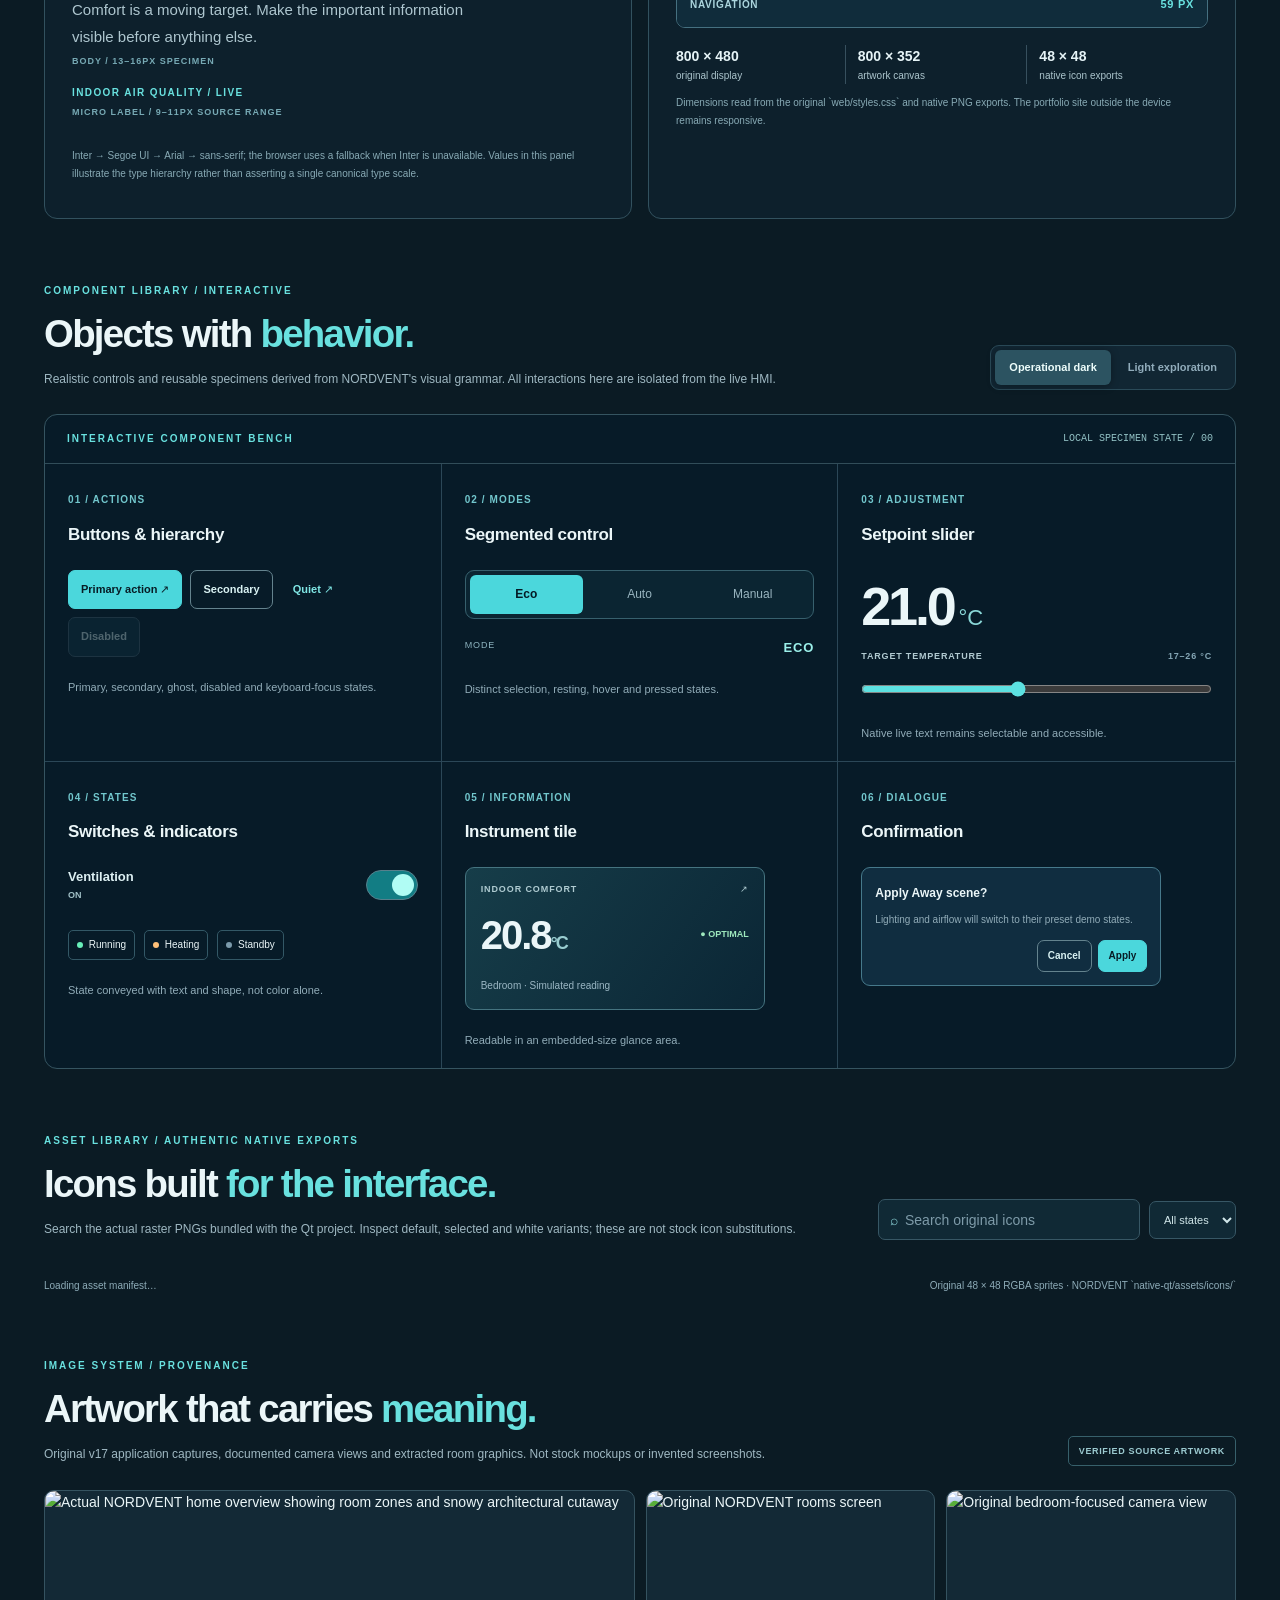
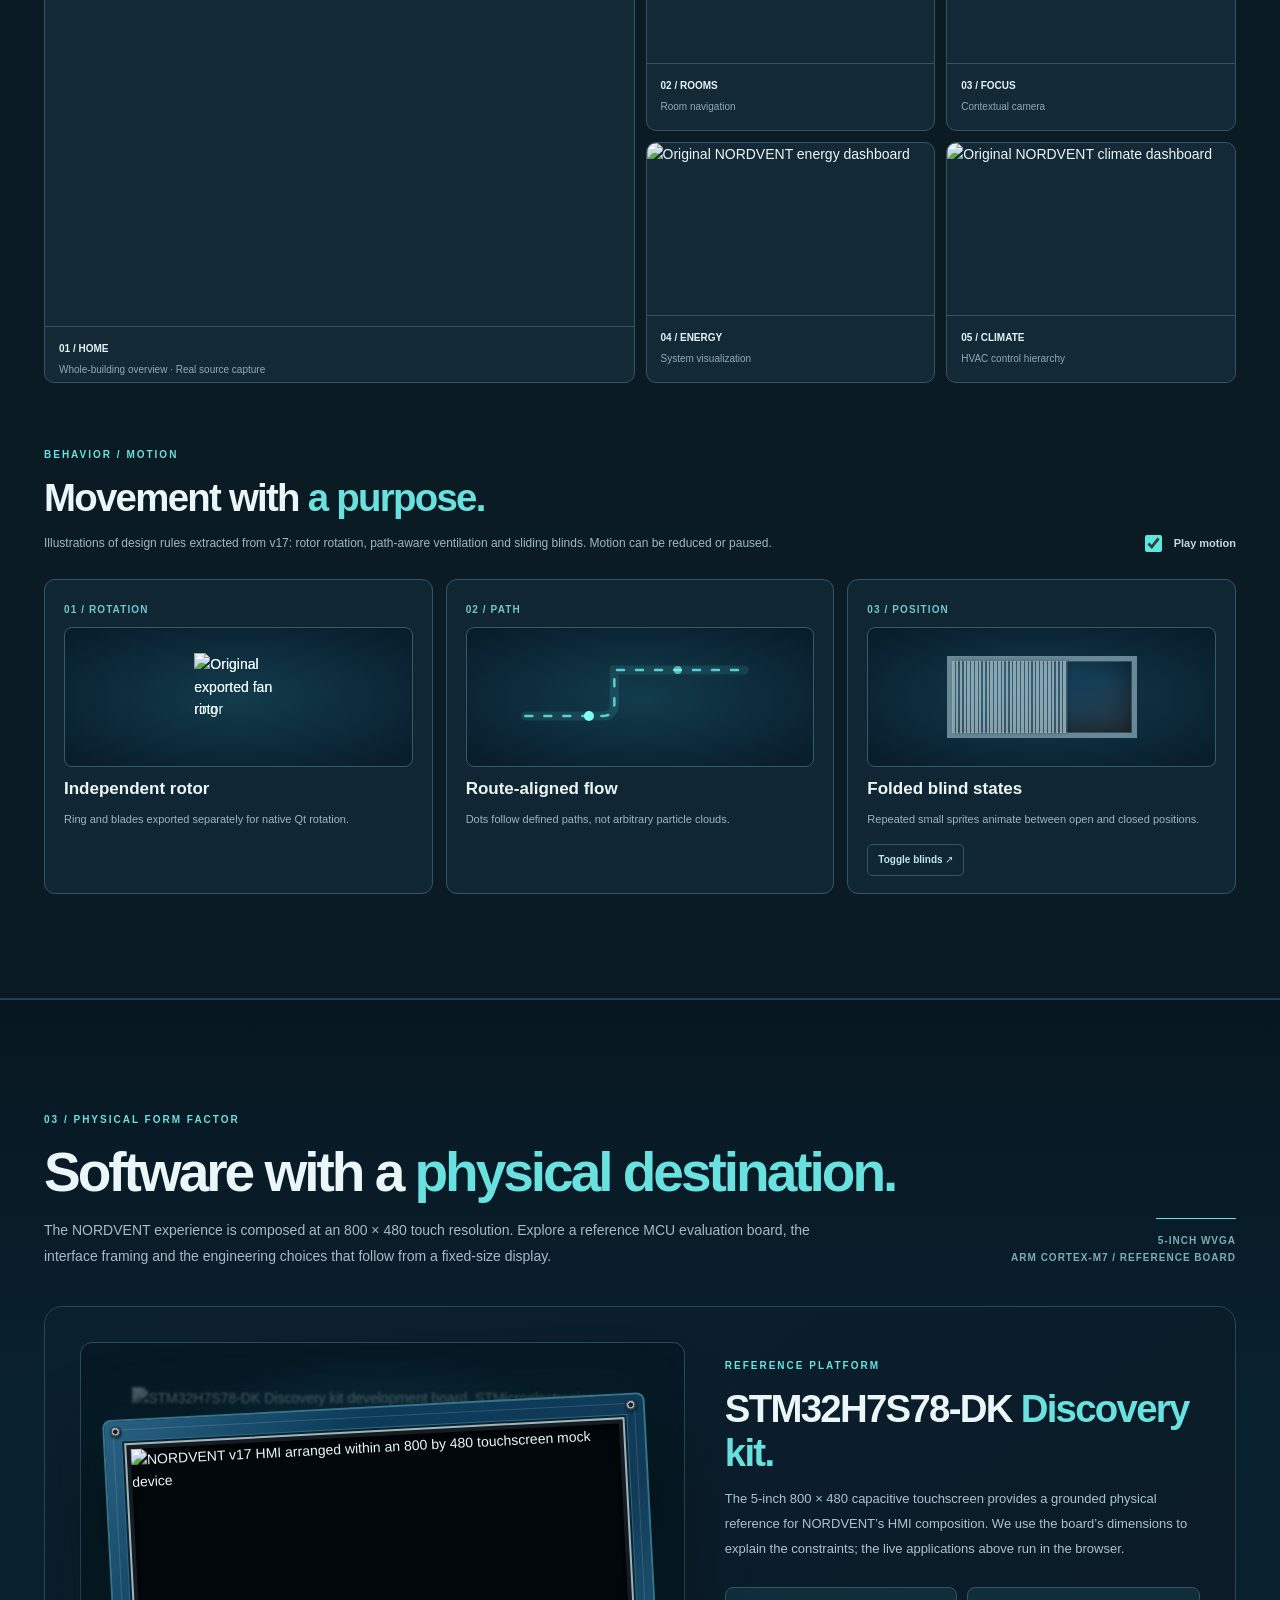
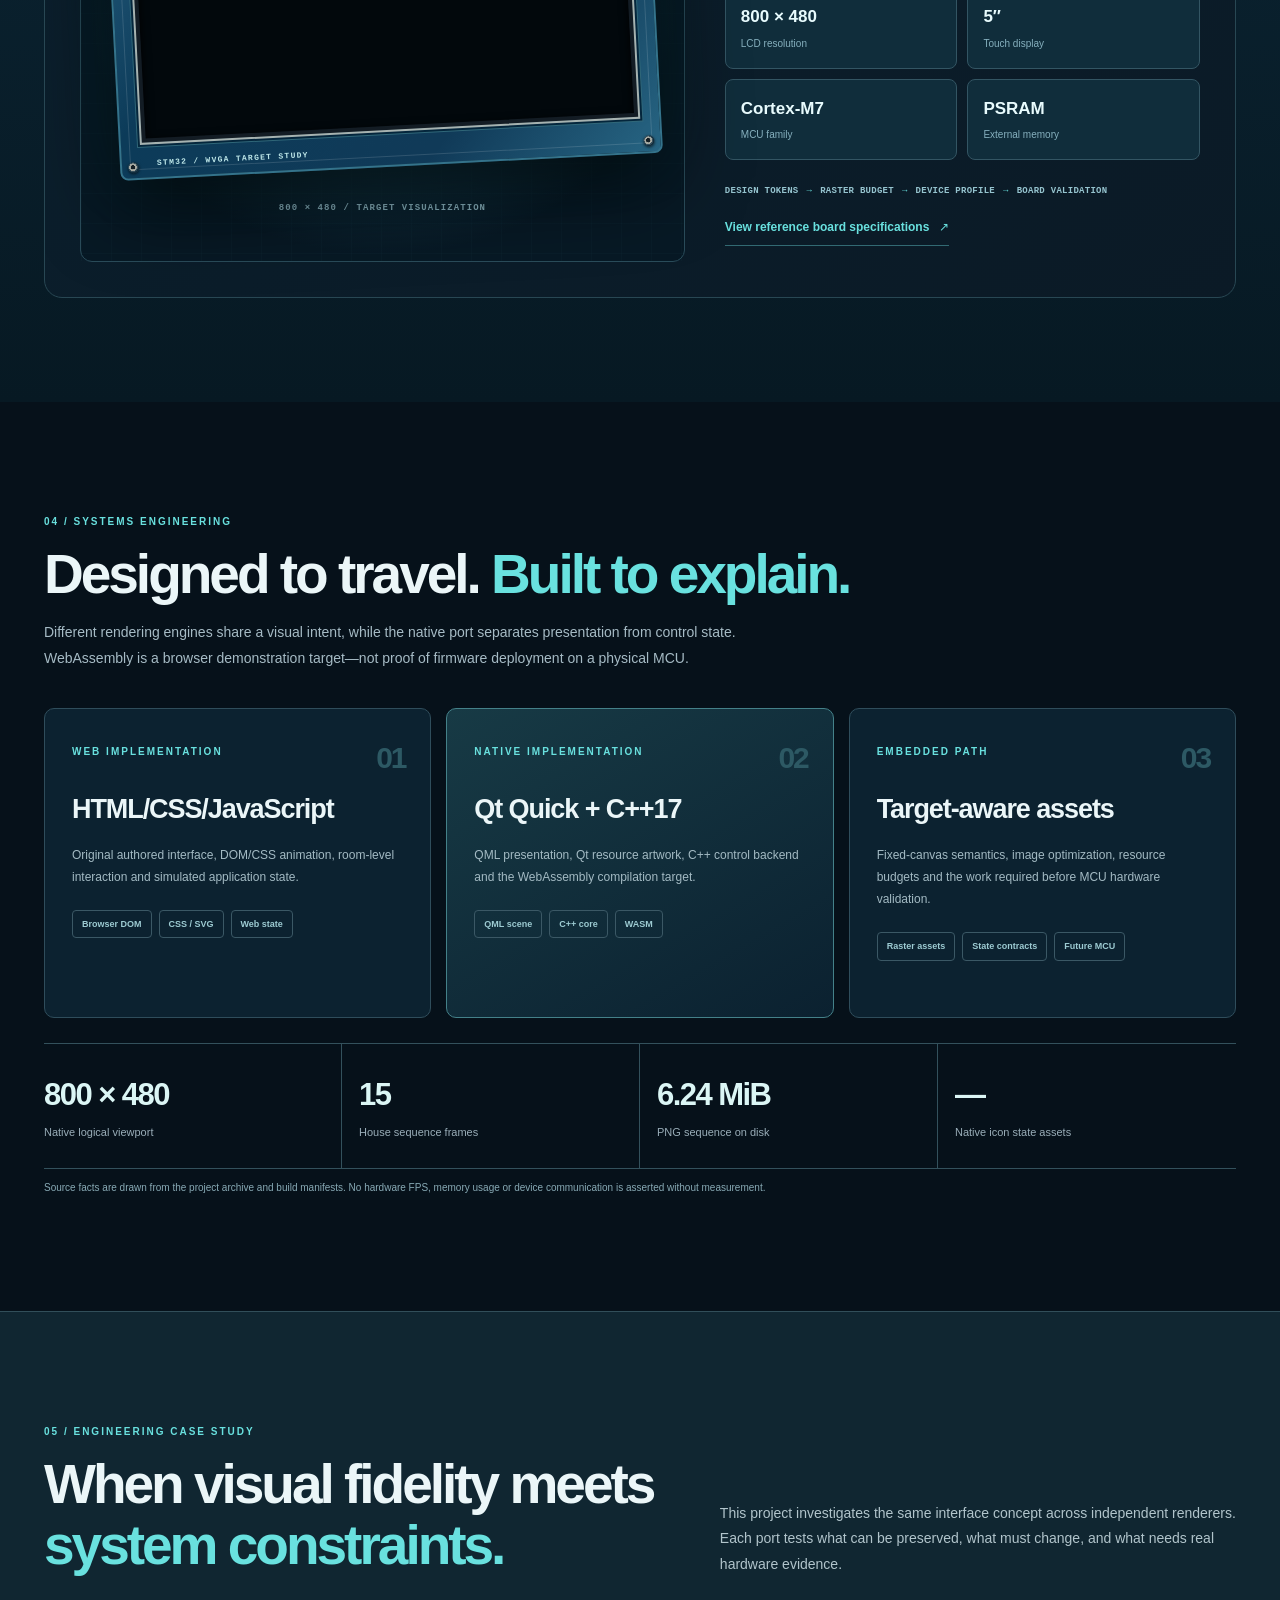
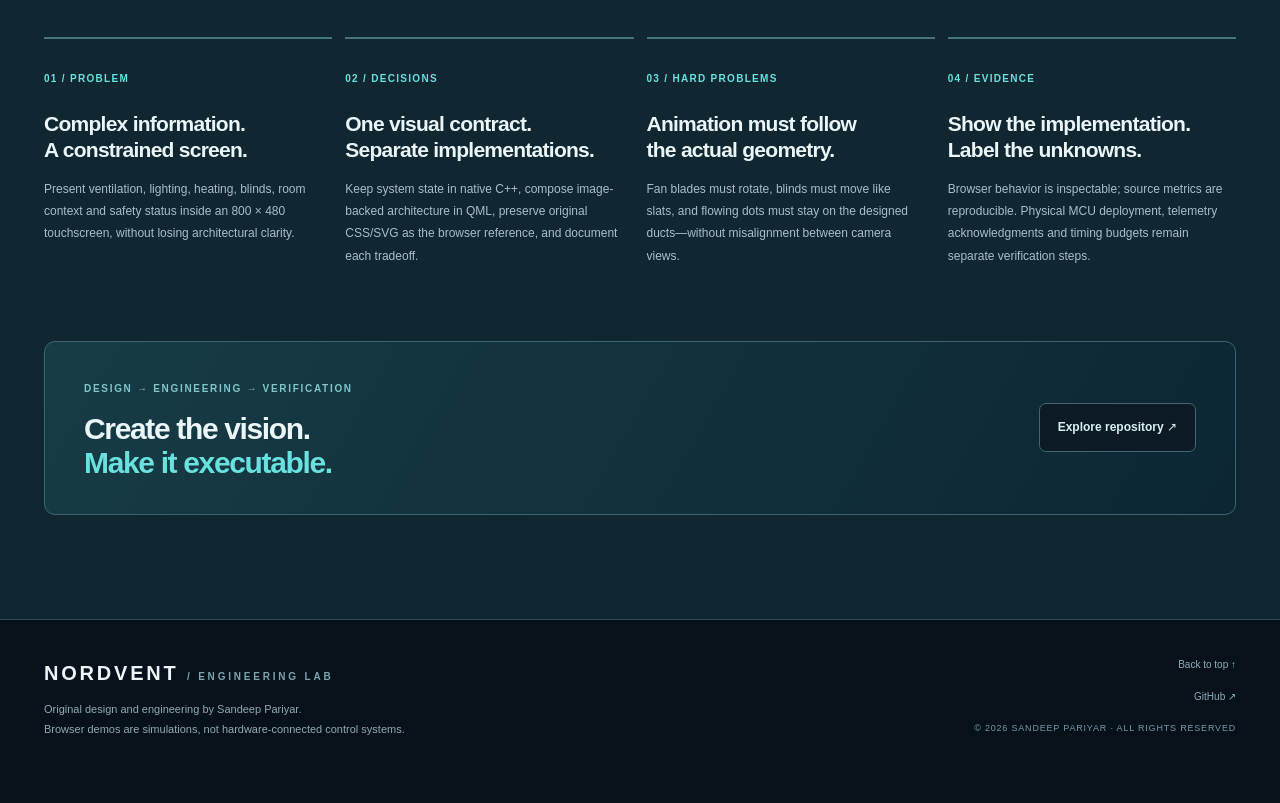
==== commit 4d4c6610: "Prioritize native Qt runtime and replace HTML inspector with C++ diagnostic display" ====
--- a/docs/index.html
+++ b/docs/index.html
@@ -26,21 +26,39 @@
 </header>
 <main id="main">
 <section id="live" class="section-wrap section-block" aria-labelledby="liveHeading">
-  <div class="section-top"><div><div class="eyebrow">NORDVENT / LIVE ENGINEERING SHOWCASE</div><h2 id="liveHeading">One interface. <em>Two running engines.</em></h2><p class="section-intro">Interact with the original browser HMI and the real Qt/QML/C++ WebAssembly port side by side. Both use an 800 × 480 logical canvas; state is independent and no hardware is connected.</p></div><div class="section-side-note"><span class="thin-rule"></span> TWO INDEPENDENT CODEBASES<br>ONE DESIGN CONTRACT</div></div>
+  <div class="section-top"><div><div class="eyebrow">NORDVENT / LIVE ENGINEERING SHOWCASE</div><h2 id="liveHeading">Native HMI. <em>Original reference.</em></h2><p class="section-intro">Explore the Qt/QML/C++ implementation alongside the original interactive HTML design prototype. Both use an 800 × 480 logical canvas; state is independent and no hardware is connected.</p></div><div class="section-side-note"><span class="thin-rule"></span> TWO INDEPENDENT CODEBASES<br>ONE DESIGN CONTRACT</div></div>
   <div class="lab-toolbar"><div class="view-toggle" role="group" aria-label="Application view"><button type="button" class="is-selected" data-layout="both" aria-pressed="true">Side by side</button><button type="button" data-layout="web" aria-pressed="false">HTML focus</button><button type="button" data-layout="qt" aria-pressed="false">Qt focus</button></div><span class="lab-note"><span class="tiny-dot"></span> Independent simulated control states · No connected hardware</span></div>
   <div class="live-grid" id="labGrid">
-    <article class="runtime-card" id="webCard" aria-labelledby="webCardTitle"><div class="runtime-header"><div class="runtime-index">A</div><div><div class="runtime-caption">RUNTIME / 01</div><h3 id="webCardTitle">Original UI prototype <span>— HTML/CSS/JS</span></h3></div><div class="runtime-status status-on" id="webStatus">● LIVE WEB</div></div>
+    <article class="runtime-card" id="qtCard" aria-labelledby="qtCardTitle"><div class="runtime-header"><div class="runtime-index">A</div><div><div class="runtime-caption">RUNTIME / 01</div><h3 id="qtCardTitle">Native engineering port <span>— Qt/QML/C++</span></h3></div><div class="runtime-status status-idle" id="qtStatus">○ NOT LOADED</div></div>
+      <div class="runtime-screen" id="qtViewport"><iframe id="qtApp" title="Real NORDVENT Qt WebAssembly application" allow="fullscreen" loading="lazy"></iframe><div class="wasm-gate" id="wasmGate"><img src="assets/screens/v17_reference_home.png" alt="Original NORDVENT interface reference shown until the Qt WebAssembly runtime loads" width="800" height="480"><div class="wasm-overlay"><span class="wasm-mark">QT / WEBASSEMBLY</span><h4>Real Qt.<br>Inside the browser.</h4><p>No HTML imitation. Compile and run the original QML/C++ interface in this panel.</p><button class="btn btn-primary" id="loadQt" type="button">Load Qt runtime <span aria-hidden="true">→</span></button><small id="qtHint">Starts automatically when the verified Qt WebAssembly bundle is available.</small></div></div></div>
+      <div class="runtime-foot"><span id="qtFootStatus">Qt 6.11.2 target · WebAssembly build must be deployed</span><div class="inline-actions"><button type="button" id="qtRefresh" aria-label="Restart Qt runtime">↻ Reset</button><button type="button" data-expand="qt" aria-label="Show Qt at actual device size">▣ Actual size</button></div></div>
+    </article>
+    <article class="runtime-card" id="webCard" aria-labelledby="webCardTitle"><div class="runtime-header"><div class="runtime-index">B</div><div><div class="runtime-caption">RUNTIME / 02</div><h3 id="webCardTitle">Original UI prototype <span>— HTML/CSS/JS</span></h3></div><div class="runtime-status status-on" id="webStatus">● LIVE WEB</div></div>
       <div class="runtime-screen" id="webViewport"><iframe id="webApp" src="web/index.html" title="Actual interactive NORDVENT Web v17 application" loading="eager" allow="fullscreen"></iframe></div>
       <div class="runtime-foot"><span>Original v17 · Real application / original interactions</span><div class="inline-actions"><button type="button" id="webRefresh" aria-label="Reset HTML application">↻ Reset</button><button type="button" data-expand="web" aria-label="Show HTML at actual device size">▣ Actual size</button></div></div>
     </article>
-    <article class="runtime-card" id="qtCard" aria-labelledby="qtCardTitle"><div class="runtime-header"><div class="runtime-index">B</div><div><div class="runtime-caption">RUNTIME / 02</div><h3 id="qtCardTitle">Native engineering port <span>— Qt/QML/C++</span></h3></div><div class="runtime-status status-idle" id="qtStatus">○ NOT LOADED</div></div>
-      <div class="runtime-screen" id="qtViewport"><iframe id="qtApp" title="Real NORDVENT Qt WebAssembly application" allow="fullscreen" loading="lazy"></iframe><div class="wasm-gate" id="wasmGate"><img src="assets/screens/v17_reference_home.png" alt="Original NORDVENT interface reference shown until the Qt WebAssembly runtime loads" width="800" height="480"><div class="wasm-overlay"><span class="wasm-mark">QT / WEBASSEMBLY</span><h4>Real Qt.<br>Inside the browser.</h4><p>No HTML imitation. Compile and run the original QML/C++ interface in this panel.</p><button class="btn btn-primary" id="loadQt" type="button">Load Qt runtime <span aria-hidden="true">→</span></button><small id="qtHint">Starts automatically when the verified Qt WebAssembly bundle is available.</small></div></div></div>
-      <div class="runtime-foot"><span id="qtFootStatus">Qt 6.11.2 target · WebAssembly build must be deployed</span><div class="inline-actions"><button type="button" id="qtRefresh" aria-label="Restart Qt runtime">↻ Reset</button><button type="button" data-expand="qt" aria-label="Show Qt at actual device size">▣ Actual size</button></div></div>
-    </article>
   </div>
   <div class="micro-footnote"><strong>Truth in the comparison.</strong> HTML v17 and Qt v17.1 are separate implementations of the same concept, not two skins of one app. The page checks whether the generated WASM binary exists before claiming Qt is available.</div>
-  <div class="inspector-block" id="inspector"><div class="inspector-intro"><div class="eyebrow">DEVELOPER INSPECTOR / HTML SOURCE · NATIVE ENGINEERING BELOW</div><div class="inspector-intro-row"><div><h3>What happens <em>behind the click?</em></h3><p>This is the browser inspector; the native Qt/C++ runtime has its own backend and engineering documentation below. Interact with the HTML HMI above. This panel reads that actual application's state and records locally observed control events—not made-up sensor values or Qt events.</p></div><span class="bridge" id="bridgeStatus">CONNECTING…</span></div><div class="inspector-shortcuts"><span>JUMP TO A VIEW</span><button data-page="home">Home</button><button data-page="rooms">Rooms</button><button data-page="climate">Climate</button><button data-page="energy">Energy</button><button data-page="routines">Routines</button><button data-page="more">More</button></div></div>
-    <div class="inspector-data"><div class="inspector-data-head"><div class="view-toggle small" role="group" aria-label="Inspector view"><button class="is-selected" data-inspect="events">Event trace <span id="eventCount">0</span></button><button data-inspect="state">App state</button><button data-inspect="diff">State changes</button></div><div class="inline-actions"><button id="clearEvents" type="button">Clear</button><button id="copyEvents" type="button">Copy JSON</button></div></div><div class="log-surface"><div class="log-pane" id="eventsPanel"><p class="empty-log">Events will appear here as you use the HTML application.</p></div><pre class="log-pane code-pane" id="statePanel" hidden></pre><pre class="log-pane code-pane" id="diffPanel" hidden></pre></div><div class="inspector-data-foot"><span>READ-ONLY · SAME-ORIGIN SOURCE</span><span id="lastEventTime">AWAITING INTERACTION</span></div></div>
+
+  <div class="native-inspector" id="nativeInspector">
+    <div class="native-inspector-head">
+      <div><div class="eyebrow">QT QUICK / C++17 · NATIVE DIAGNOSTICS</div>
+        <h3>Inside the <em>native runtime.</em></h3>
+        <p>Read-only state published directly by the running C++ backend compiled to WebAssembly. No browser control events and no hardware telemetry.</p>
+      </div>
+      <span id="nativeDiagStatus" class="native-diag-status" role="status">AWAITING NATIVE RUNTIME</span>
+    </div>
+    <div class="native-metric-grid" aria-label="Native runtime state">
+      <div><span>Backend revision</span><strong id="nativeRevision">—</strong></div>
+      <div><span>C++ uptime</span><strong id="nativeUptime">—</strong></div>
+      <div><span>Active view</span><strong id="nativePage">—</strong></div>
+      <div><span>Ventilation flow (simulated)</span><strong id="nativeFlow">—</strong></div>
+      <div><span>Fault flags</span><strong id="nativeFaults">—</strong></div>
+      <div><span>Motion / effects</span><strong id="nativeMotion">—</strong></div>
+    </div>
+    <div class="native-data-head"><div><strong>Controller snapshot</strong><small>Actual Qt/C++ model values · simulated equipment</small></div><button type="button" id="copyNativeState" disabled>Copy native JSON</button></div>
+    <pre class="native-json" id="nativeStateOutput" aria-live="off">Native controller data appears after the verified Qt WebAssembly build starts. Target MCU RAM, heap usage and frame-rate measurements are not available in this browser demo.</pre>
+    <div class="native-notice">Engineering scope: Qt Quick desktop/WebAssembly; hardware-facing firmware, memory budgets on MCU silicon and device acknowledgement remain unverified.</div>
   </div>
 </section>
 
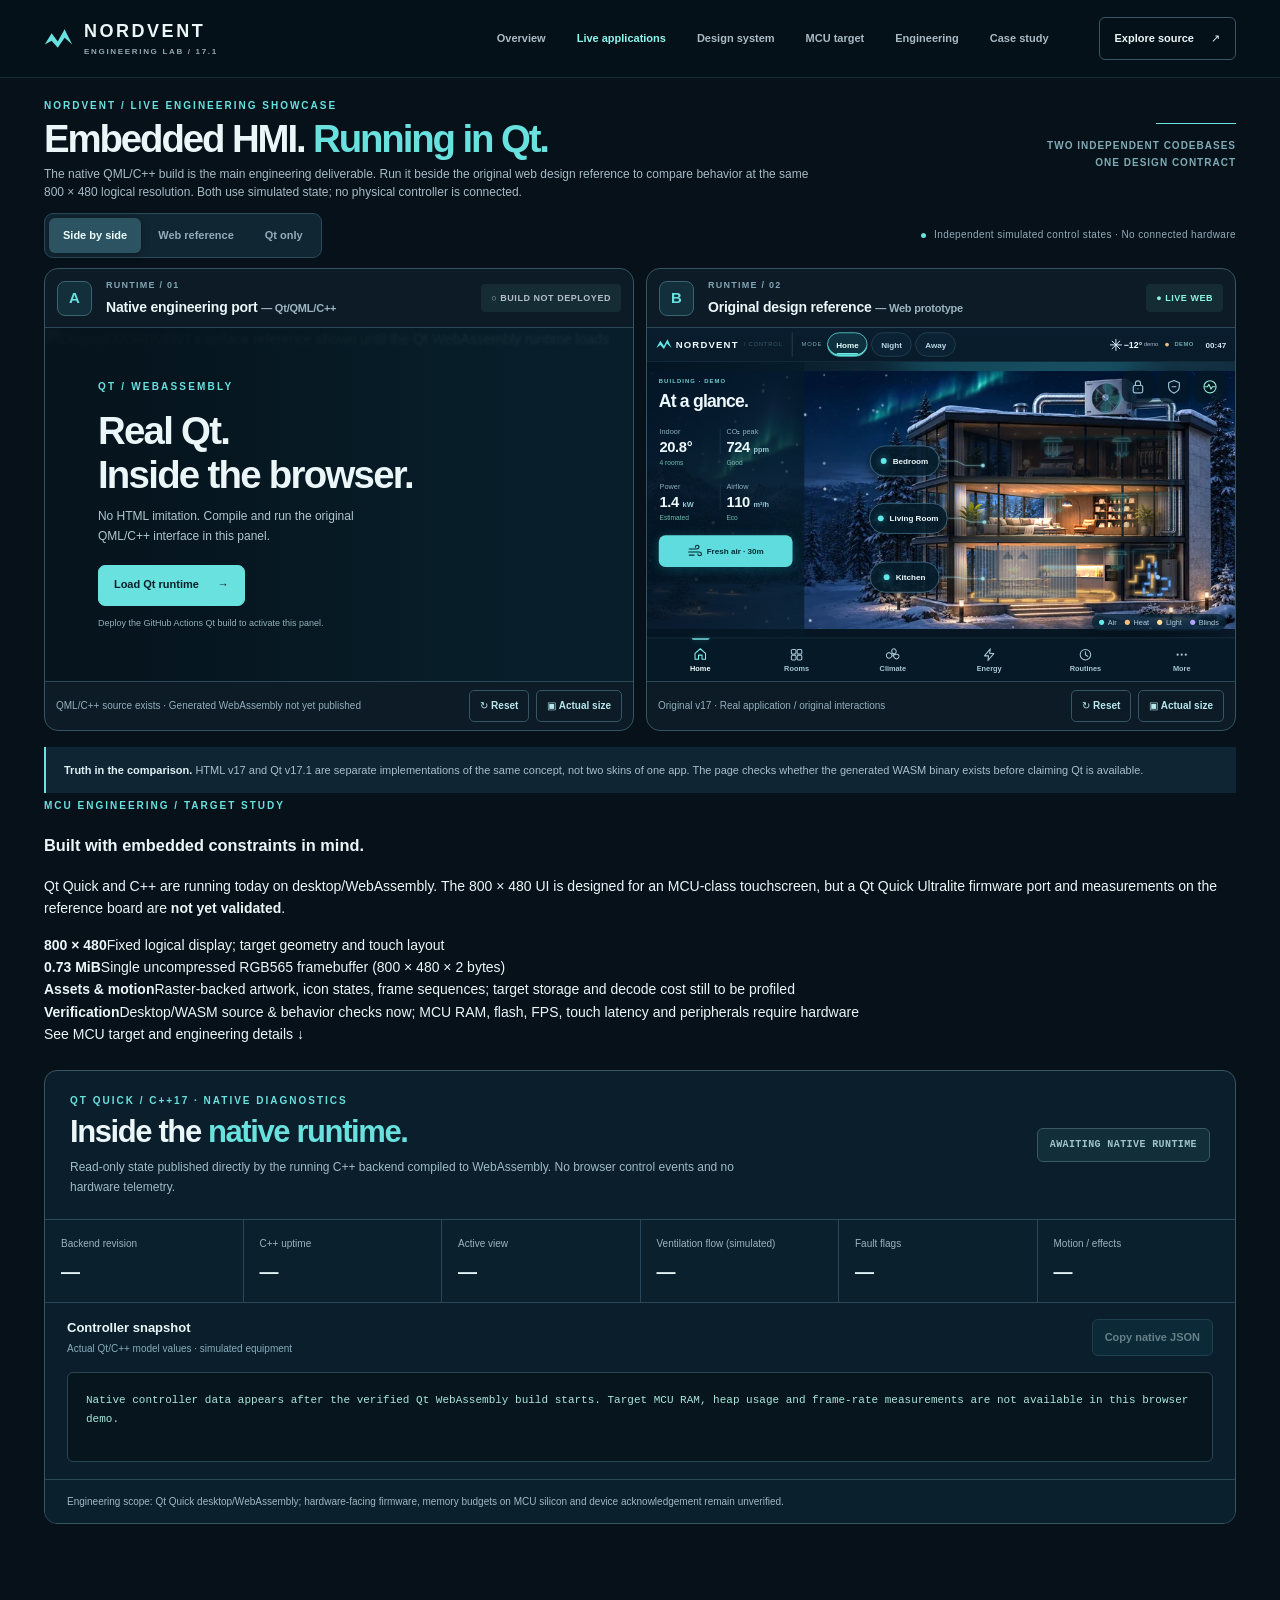
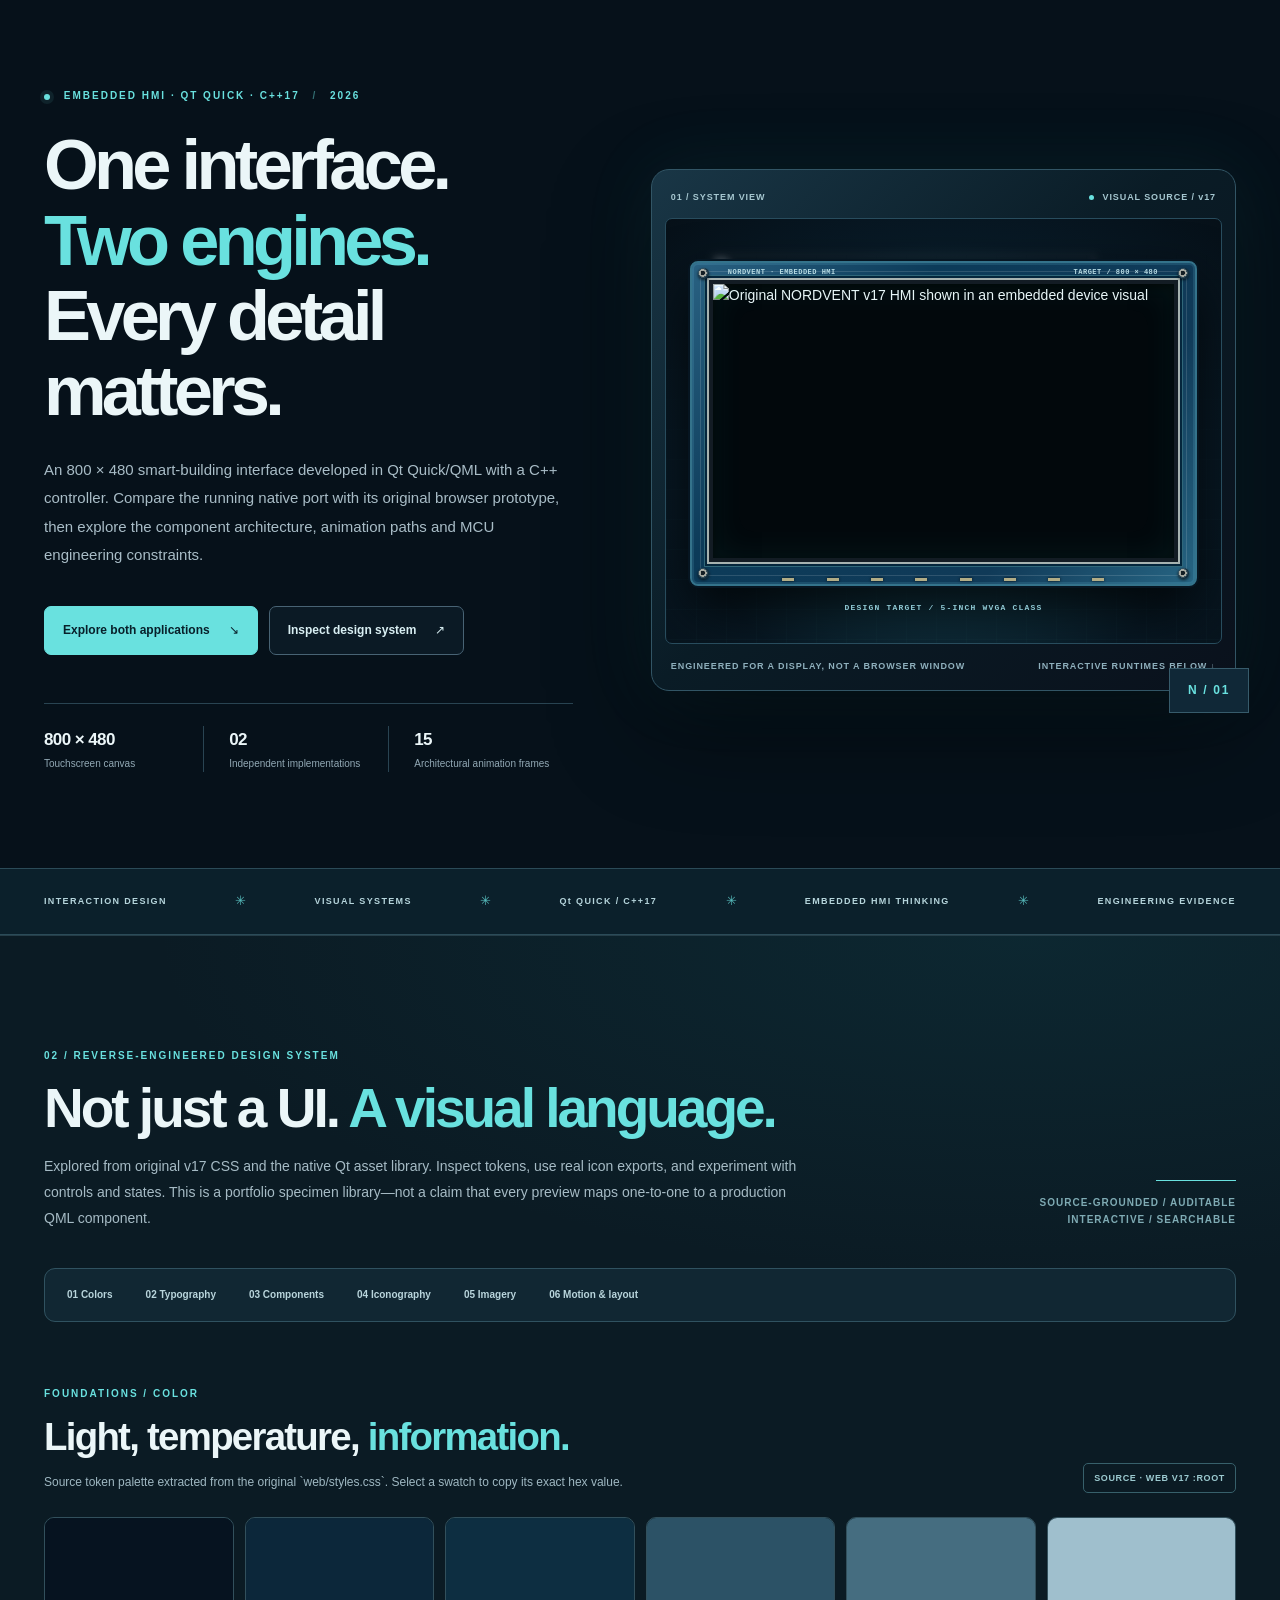
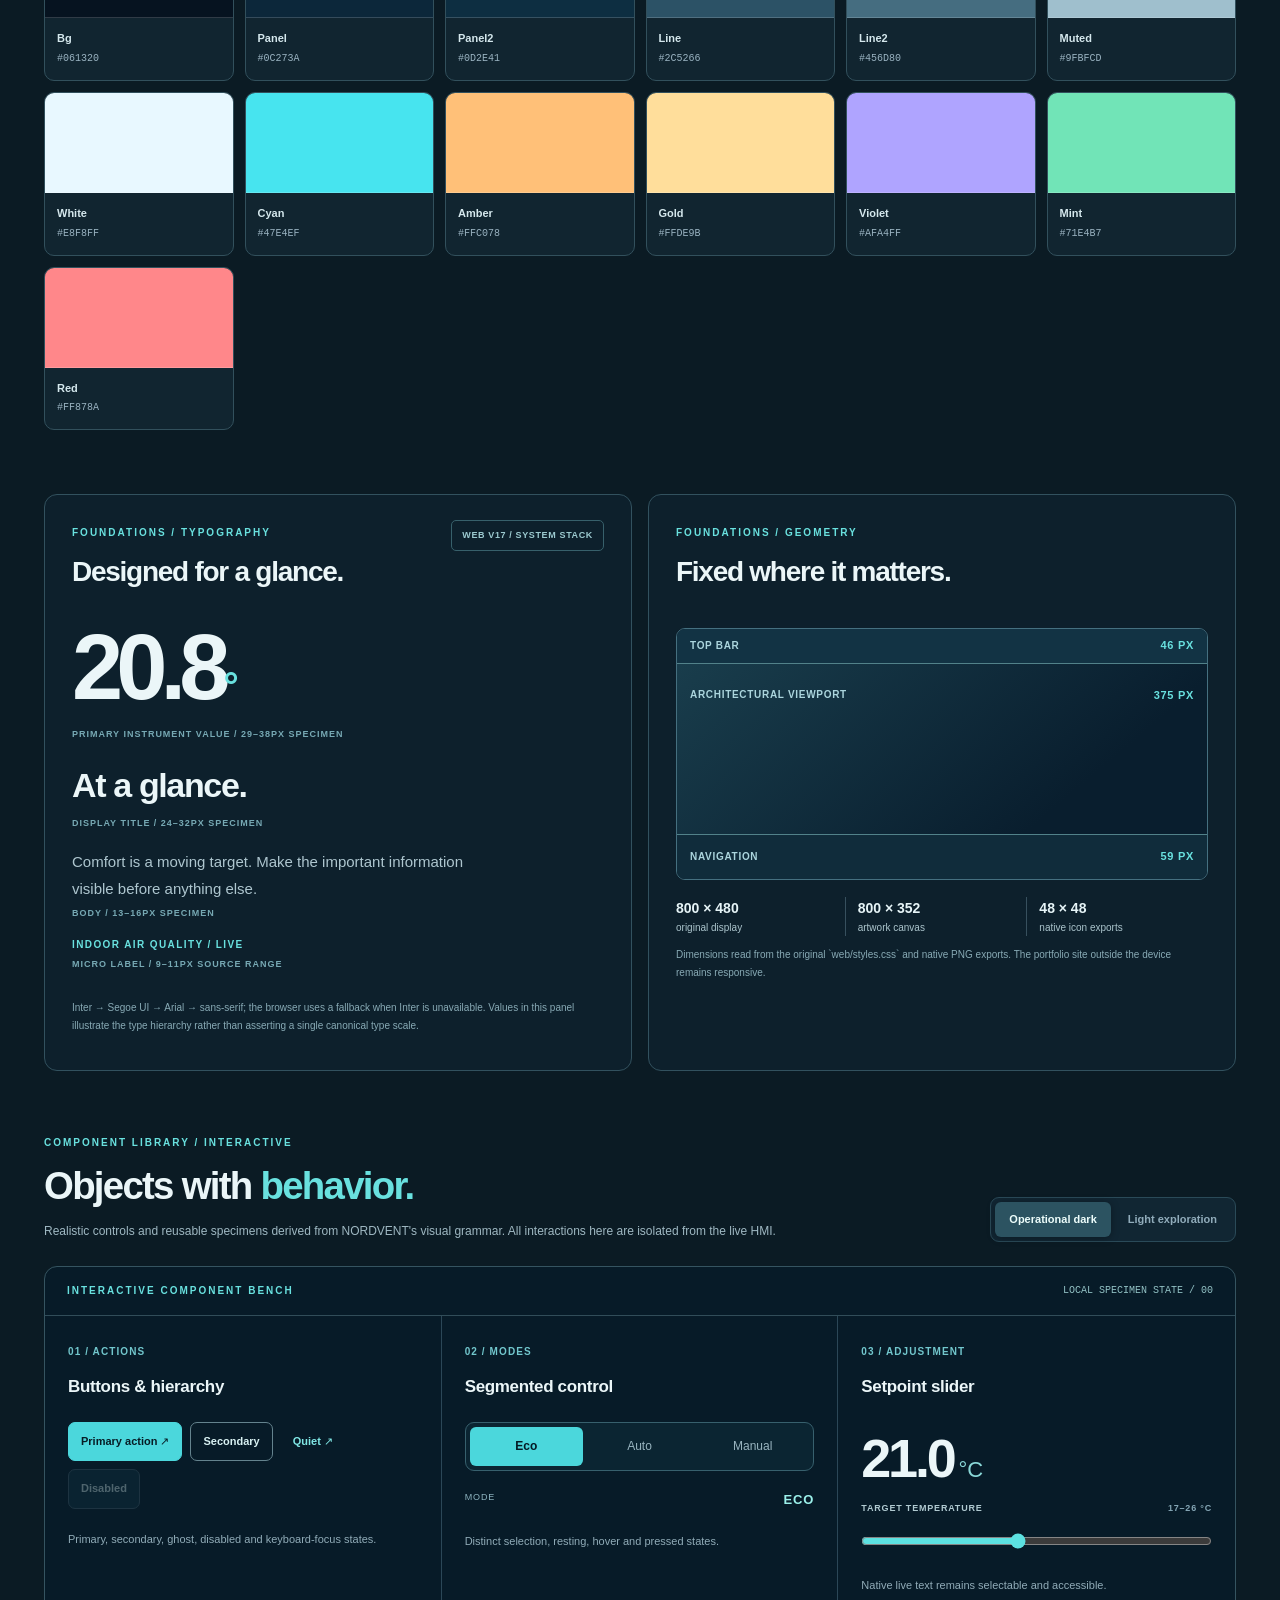
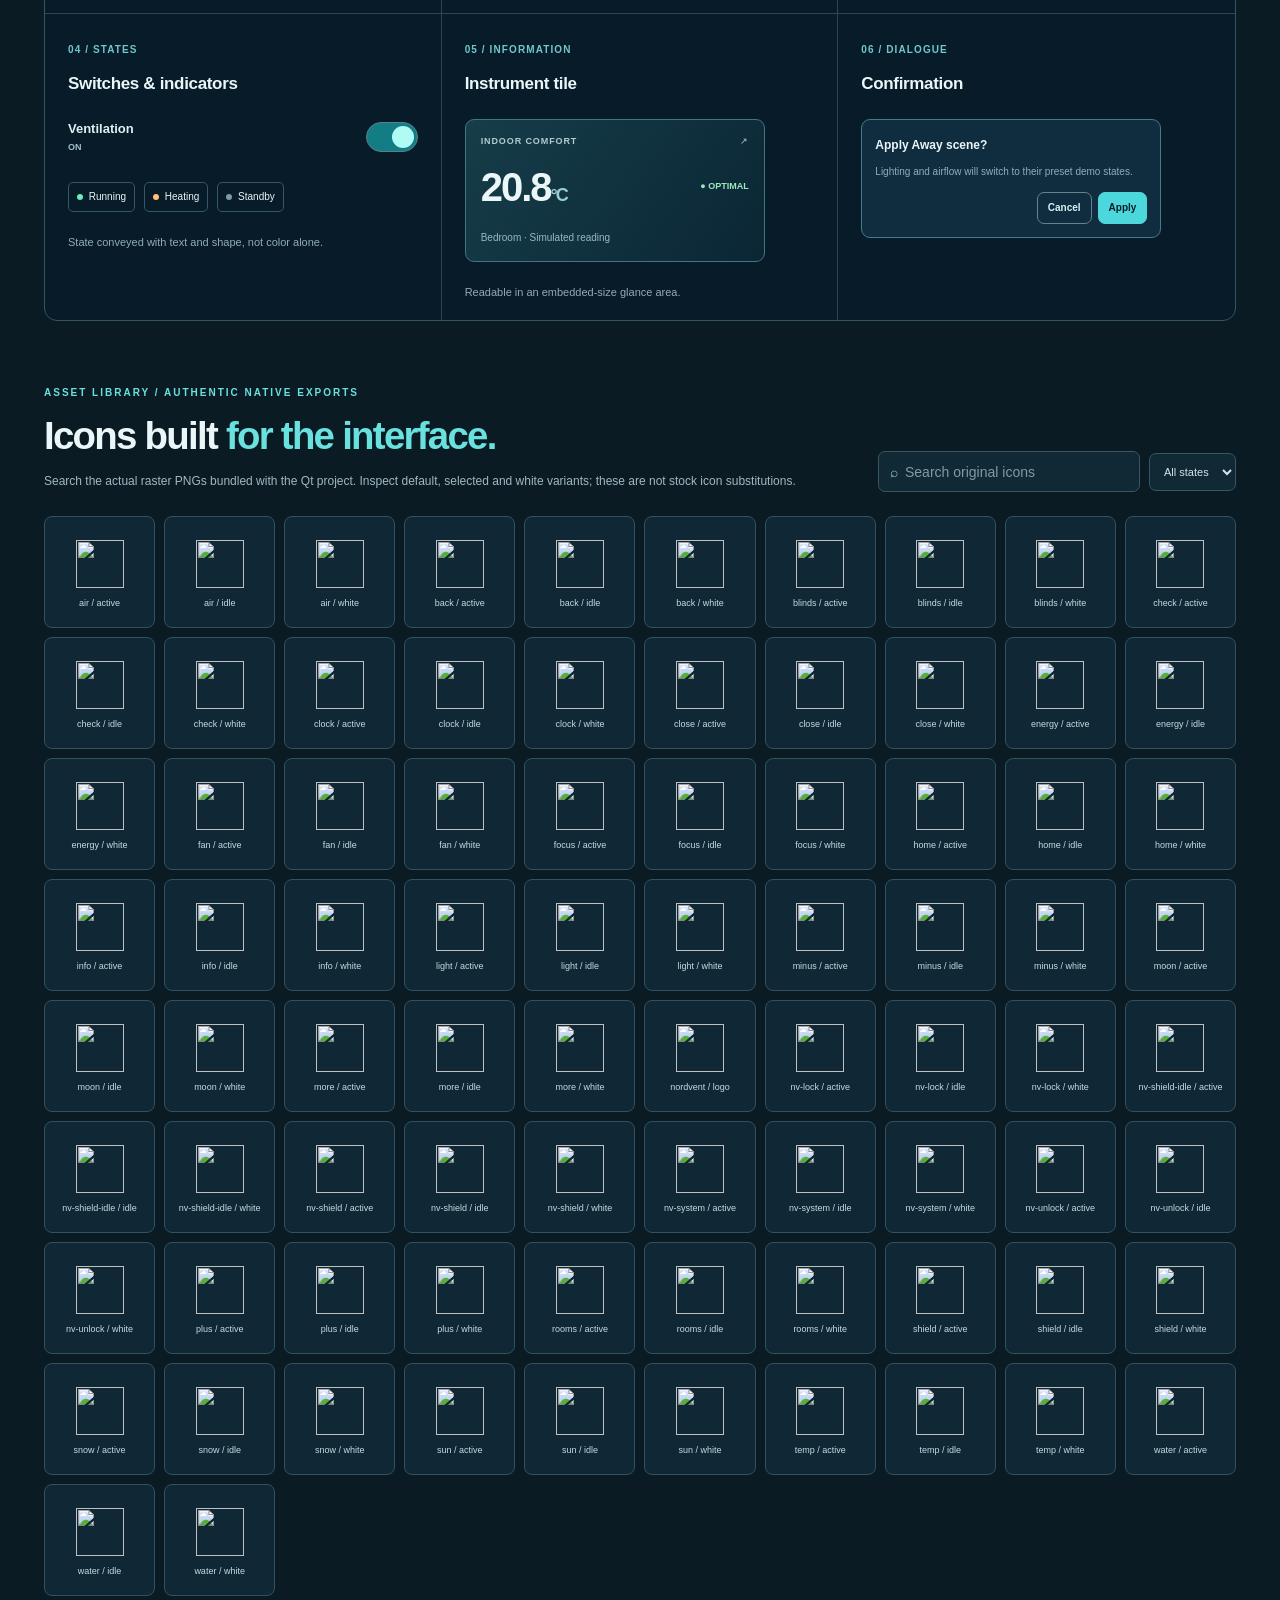
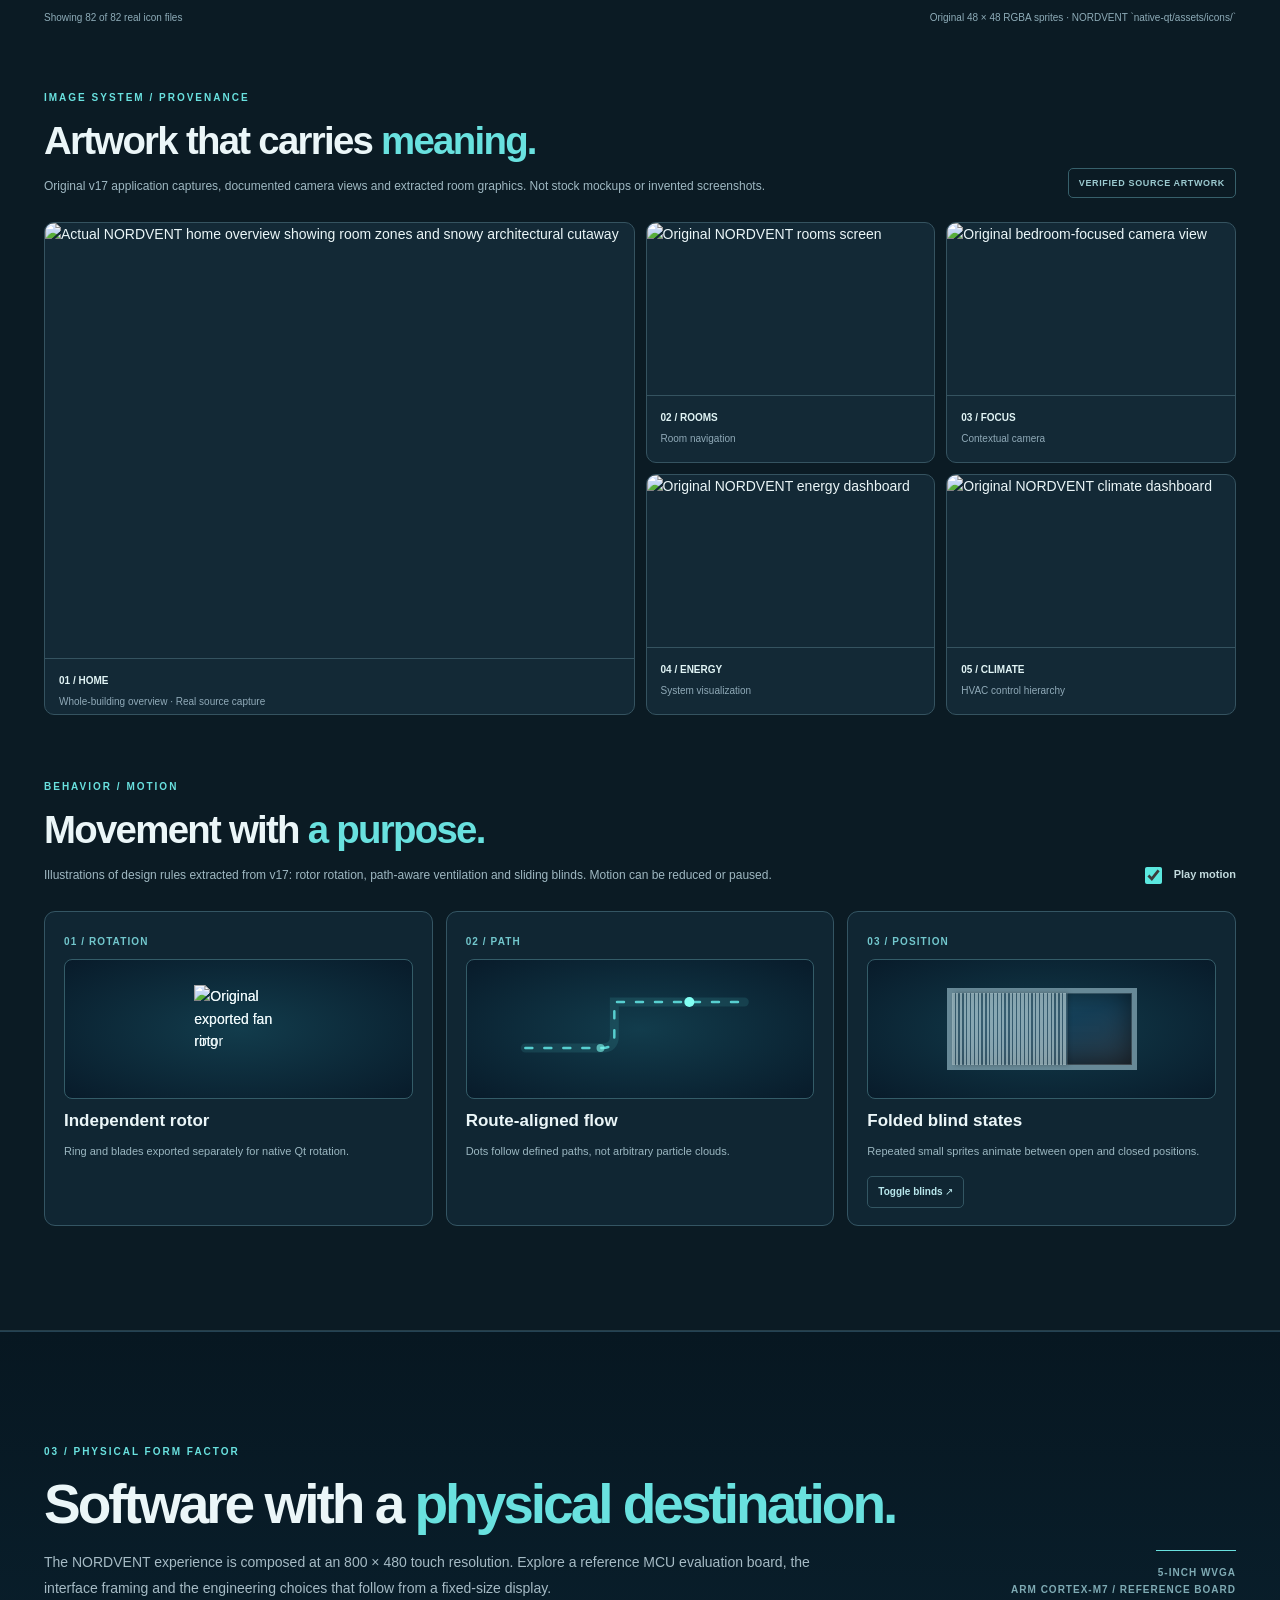
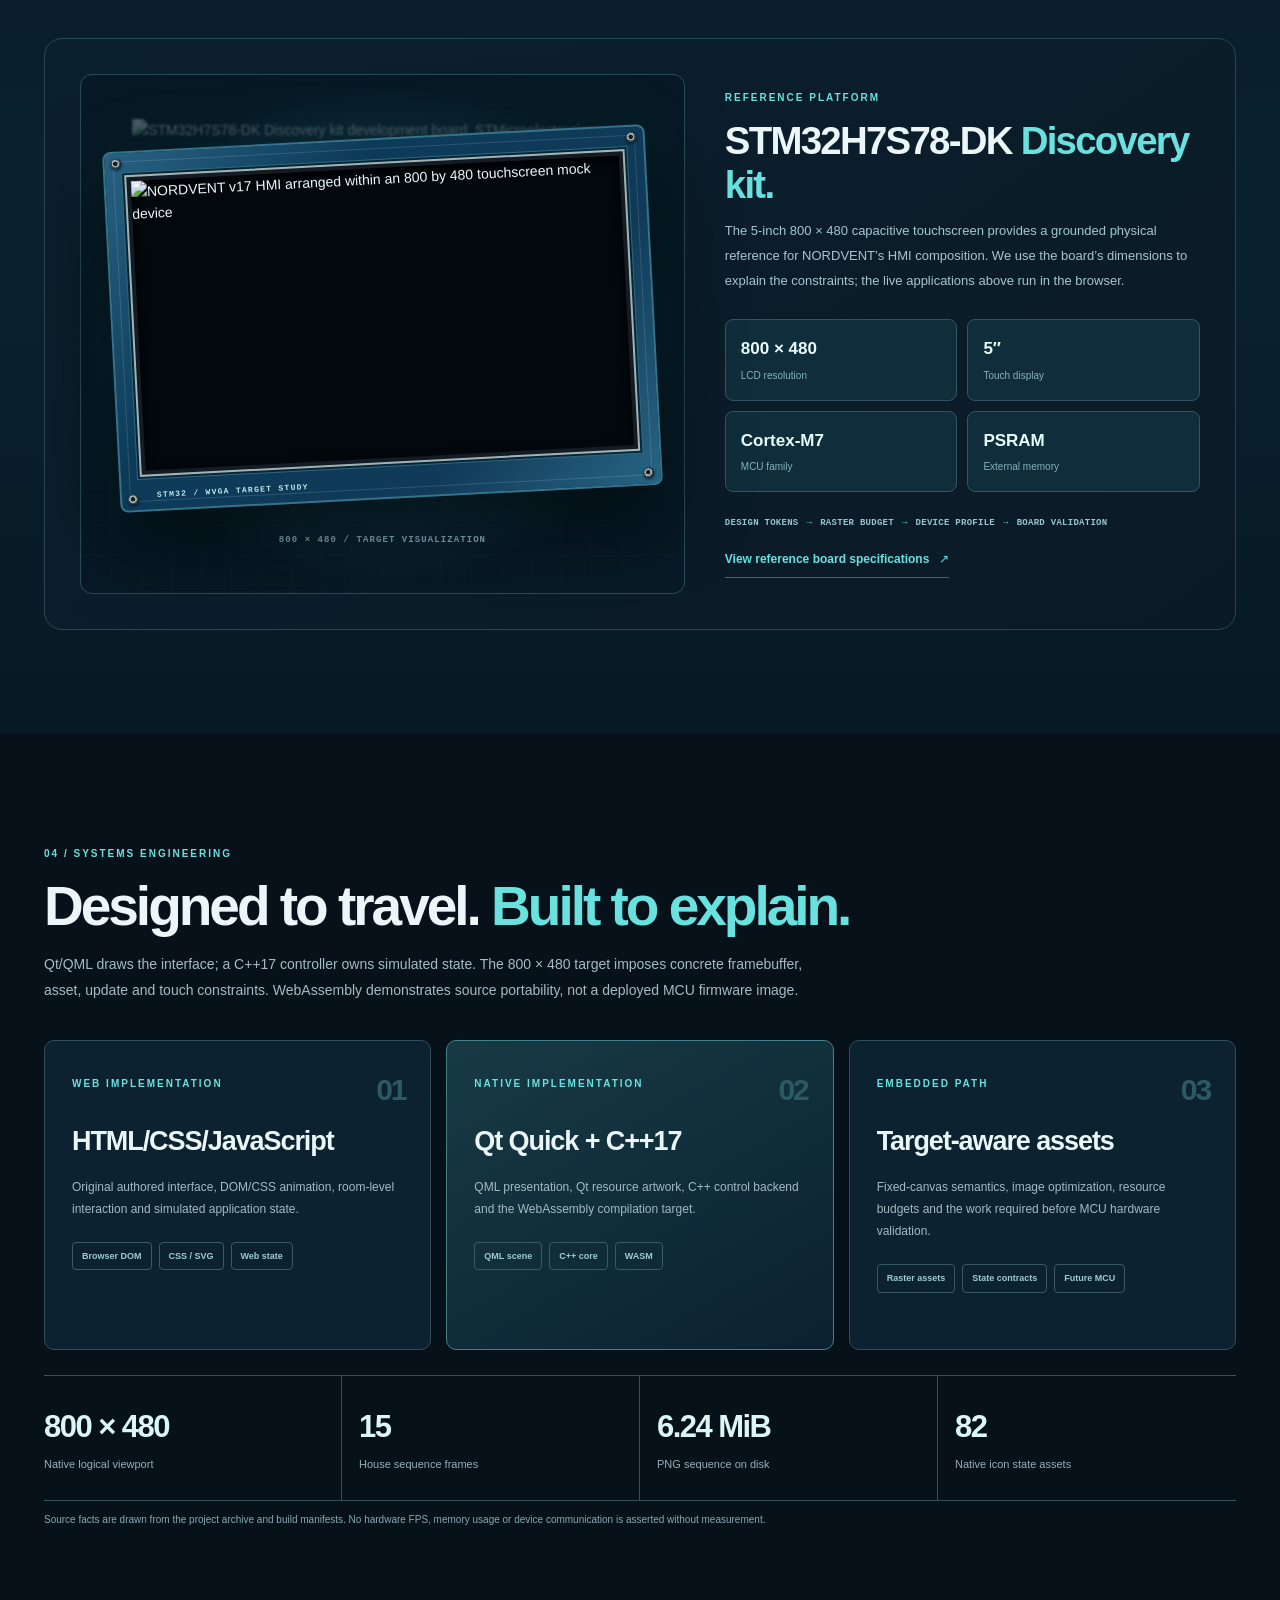
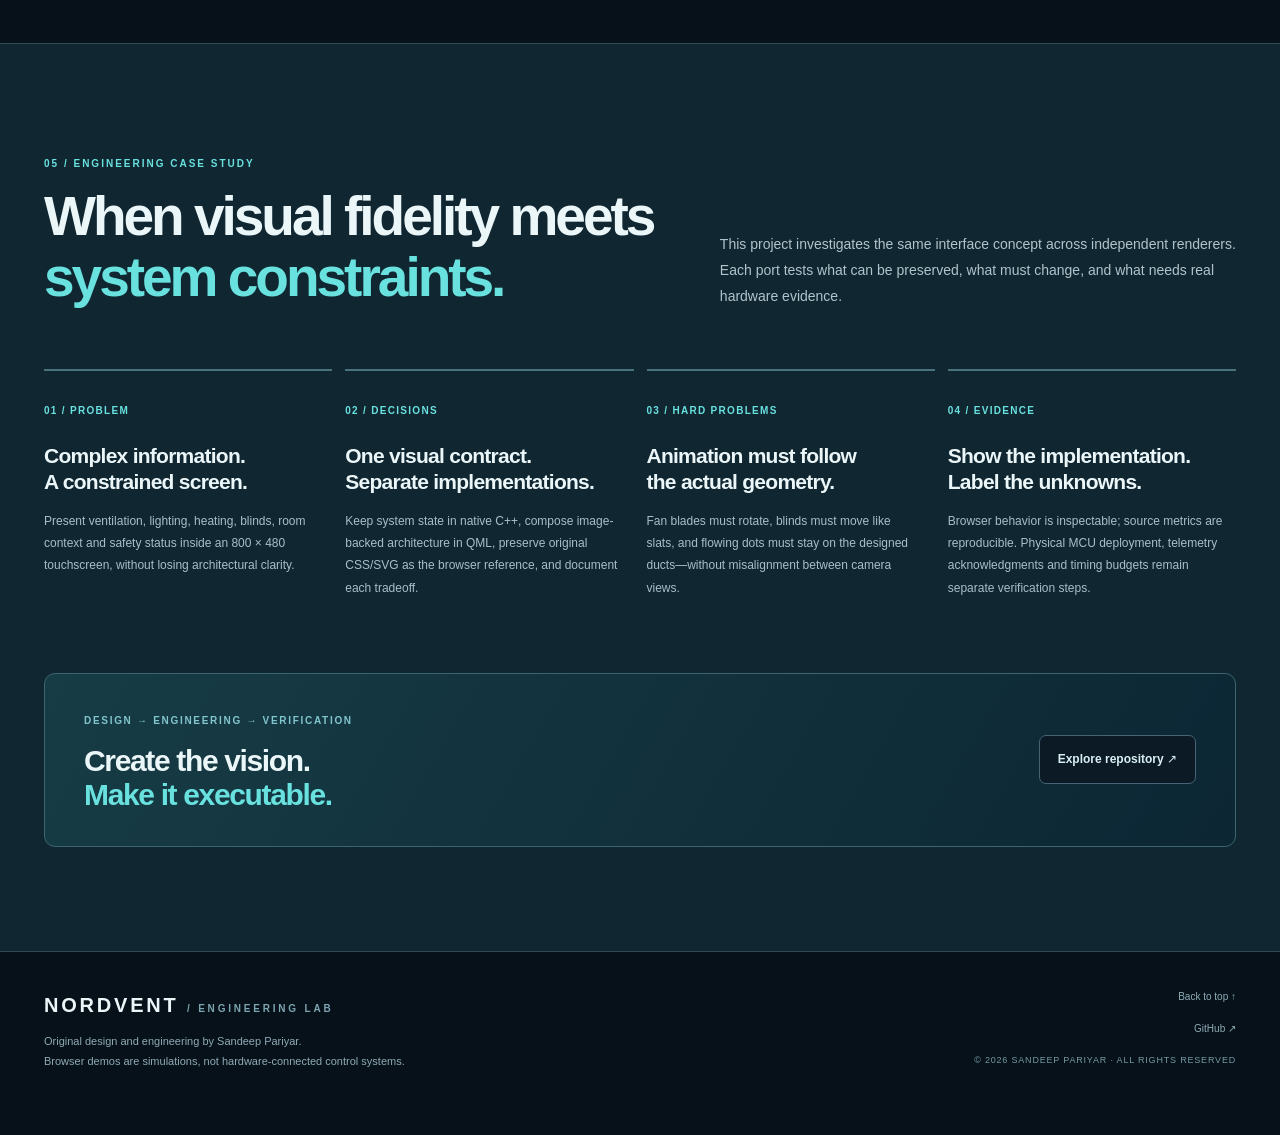
==== commit 43332bcb: "Prioritize native demo and MCU engineering on showcase" ====
--- a/docs/index.html
+++ b/docs/index.html
@@ -26,20 +26,30 @@
 </header>
 <main id="main">
 <section id="live" class="section-wrap section-block" aria-labelledby="liveHeading">
-  <div class="section-top"><div><div class="eyebrow">NORDVENT / LIVE ENGINEERING SHOWCASE</div><h2 id="liveHeading">Native HMI. <em>Original reference.</em></h2><p class="section-intro">Explore the Qt/QML/C++ implementation alongside the original interactive HTML design prototype. Both use an 800 × 480 logical canvas; state is independent and no hardware is connected.</p></div><div class="section-side-note"><span class="thin-rule"></span> TWO INDEPENDENT CODEBASES<br>ONE DESIGN CONTRACT</div></div>
-  <div class="lab-toolbar"><div class="view-toggle" role="group" aria-label="Application view"><button type="button" class="is-selected" data-layout="both" aria-pressed="true">Side by side</button><button type="button" data-layout="web" aria-pressed="false">HTML focus</button><button type="button" data-layout="qt" aria-pressed="false">Qt focus</button></div><span class="lab-note"><span class="tiny-dot"></span> Independent simulated control states · No connected hardware</span></div>
+  <div class="section-top"><div><div class="eyebrow">NORDVENT / LIVE ENGINEERING SHOWCASE</div><h2 id="liveHeading">Embedded HMI. <em>Running in Qt.</em></h2><p class="section-intro">The native QML/C++ build is the main engineering deliverable. Run it beside the original web design reference to compare behavior at the same 800 × 480 logical resolution. Both use simulated state; no physical controller is connected.</p></div><div class="section-side-note"><span class="thin-rule"></span> TWO INDEPENDENT CODEBASES<br>ONE DESIGN CONTRACT</div></div>
+  <div class="lab-toolbar"><div class="view-toggle" role="group" aria-label="Application view"><button type="button" class="is-selected" data-layout="both" aria-pressed="true">Side by side</button><button type="button" data-layout="web" aria-pressed="false">Web reference</button><button type="button" data-layout="qt" aria-pressed="false">Qt only</button></div><span class="lab-note"><span class="tiny-dot"></span> Independent simulated control states · No connected hardware</span></div>
   <div class="live-grid" id="labGrid">
     <article class="runtime-card" id="qtCard" aria-labelledby="qtCardTitle"><div class="runtime-header"><div class="runtime-index">A</div><div><div class="runtime-caption">RUNTIME / 01</div><h3 id="qtCardTitle">Native engineering port <span>— Qt/QML/C++</span></h3></div><div class="runtime-status status-idle" id="qtStatus">○ NOT LOADED</div></div>
       <div class="runtime-screen" id="qtViewport"><iframe id="qtApp" title="Real NORDVENT Qt WebAssembly application" allow="fullscreen" loading="lazy"></iframe><div class="wasm-gate" id="wasmGate"><img src="assets/screens/v17_reference_home.png" alt="Original NORDVENT interface reference shown until the Qt WebAssembly runtime loads" width="800" height="480"><div class="wasm-overlay"><span class="wasm-mark">QT / WEBASSEMBLY</span><h4>Real Qt.<br>Inside the browser.</h4><p>No HTML imitation. Compile and run the original QML/C++ interface in this panel.</p><button class="btn btn-primary" id="loadQt" type="button">Load Qt runtime <span aria-hidden="true">→</span></button><small id="qtHint">Starts automatically when the verified Qt WebAssembly bundle is available.</small></div></div></div>
       <div class="runtime-foot"><span id="qtFootStatus">Qt 6.11.2 target · WebAssembly build must be deployed</span><div class="inline-actions"><button type="button" id="qtRefresh" aria-label="Restart Qt runtime">↻ Reset</button><button type="button" data-expand="qt" aria-label="Show Qt at actual device size">▣ Actual size</button></div></div>
     </article>
-    <article class="runtime-card" id="webCard" aria-labelledby="webCardTitle"><div class="runtime-header"><div class="runtime-index">B</div><div><div class="runtime-caption">RUNTIME / 02</div><h3 id="webCardTitle">Original UI prototype <span>— HTML/CSS/JS</span></h3></div><div class="runtime-status status-on" id="webStatus">● LIVE WEB</div></div>
+    <article class="runtime-card" id="webCard" aria-labelledby="webCardTitle"><div class="runtime-header"><div class="runtime-index">B</div><div><div class="runtime-caption">RUNTIME / 02</div><h3 id="webCardTitle">Original design reference <span>— Web prototype</span></h3></div><div class="runtime-status status-on" id="webStatus">● LIVE WEB</div></div>
       <div class="runtime-screen" id="webViewport"><iframe id="webApp" src="web/index.html" title="Actual interactive NORDVENT Web v17 application" loading="eager" allow="fullscreen"></iframe></div>
       <div class="runtime-foot"><span>Original v17 · Real application / original interactions</span><div class="inline-actions"><button type="button" id="webRefresh" aria-label="Reset HTML application">↻ Reset</button><button type="button" data-expand="web" aria-label="Show HTML at actual device size">▣ Actual size</button></div></div>
     </article>
   </div>
   <div class="micro-footnote"><strong>Truth in the comparison.</strong> HTML v17 and Qt v17.1 are separate implementations of the same concept, not two skins of one app. The page checks whether the generated WASM binary exists before claiming Qt is available.</div>
 
+  <div class="mcu-brief" aria-label="MCU engineering overview">
+    <div class="mcu-brief-heading"><span class="eyebrow">MCU ENGINEERING / TARGET STUDY</span><h3>Built with embedded constraints in mind.</h3><p>Qt Quick and C++ are running today on desktop/WebAssembly. The 800 × 480 UI is designed for an MCU-class touchscreen, but a Qt Quick Ultralite firmware port and measurements on the reference board are <strong>not yet validated</strong>.</p></div>
+    <div class="mcu-brief-grid">
+      <div><strong>800 × 480</strong><span>Fixed logical display; target geometry and touch layout</span></div>
+      <div><strong>0.73 MiB</strong><span>Single uncompressed RGB565 framebuffer (800 × 480 × 2 bytes)</span></div>
+      <div><strong>Assets &amp; motion</strong><span>Raster-backed artwork, icon states, frame sequences; target storage and decode cost still to be profiled</span></div>
+      <div><strong>Verification</strong><span>Desktop/WASM source &amp; behavior checks now; MCU RAM, flash, FPS, touch latency and peripherals require hardware</span></div>
+    </div>
+    <a href="#hardware">See MCU target and engineering details ↓</a>
+  </div>
   <div class="native-inspector" id="nativeInspector">
     <div class="native-inspector-head">
       <div><div class="eyebrow">QT QUICK / C++17 · NATIVE DIAGNOSTICS</div>
@@ -120,7 +130,7 @@
     <a class="hardware-link" href="https://www.st.com/en/evaluation-tools/stm32h7s78-dk.html" target="_blank" rel="noopener noreferrer">View reference board specifications <span aria-hidden="true">↗</span></a>
   </div></div>
 </div></section>
-<section id="engineering" class="section-wrap section-block" aria-labelledby="engHeading"><div class="section-top"><div><div class="eyebrow">04 / SYSTEMS ENGINEERING</div><h2 id="engHeading">Designed to travel. <em>Built to explain.</em></h2><p class="section-intro">Different rendering engines share a visual intent, while the native port separates presentation from control state. WebAssembly is a browser demonstration target—not proof of firmware deployment on a physical MCU.</p></div></div><div class="architecture-grid"><article class="architecture-card"><span class="architecture-num">01</span><span class="eyebrow">WEB IMPLEMENTATION</span><h3>HTML/CSS/JavaScript</h3><p>Original authored interface, DOM/CSS animation, room-level interaction and simulated application state.</p><div class="tag-list"><span>Browser DOM</span><span>CSS / SVG</span><span>Web state</span></div></article><article class="architecture-card featured"><span class="architecture-num">02</span><span class="eyebrow">NATIVE IMPLEMENTATION</span><h3>Qt Quick + C++17</h3><p>QML presentation, Qt resource artwork, C++ control backend and the WebAssembly compilation target.</p><div class="tag-list"><span>QML scene</span><span>C++ core</span><span>WASM</span></div></article><article class="architecture-card"><span class="architecture-num">03</span><span class="eyebrow">EMBEDDED PATH</span><h3>Target-aware assets</h3><p>Fixed-canvas semantics, image optimization, resource budgets and the work required before MCU hardware validation.</p><div class="tag-list"><span>Raster assets</span><span>State contracts</span><span>Future MCU</span></div></article></div><div class="metrics-band"><div><span>800 × 480</span><small>Native logical viewport</small></div><div><span>15</span><small>House sequence frames</small></div><div><span id="frameMiB">6.24 MiB</span><small>PNG sequence on disk</small></div><div><span id="assetCount">—</span><small>Native icon state assets</small></div></div><p class="source-caption">Source facts are drawn from the project archive and build manifests. No hardware FPS, memory usage or device communication is asserted without measurement.</p></section>
+<section id="engineering" class="section-wrap section-block" aria-labelledby="engHeading"><div class="section-top"><div><div class="eyebrow">04 / SYSTEMS ENGINEERING</div><h2 id="engHeading">Designed to travel. <em>Built to explain.</em></h2><p class="section-intro">Qt/QML draws the interface; a C++17 controller owns simulated state. The 800 × 480 target imposes concrete framebuffer, asset, update and touch constraints. WebAssembly demonstrates source portability, not a deployed MCU firmware image.</p></div></div><div class="architecture-grid"><article class="architecture-card"><span class="architecture-num">01</span><span class="eyebrow">WEB IMPLEMENTATION</span><h3>HTML/CSS/JavaScript</h3><p>Original authored interface, DOM/CSS animation, room-level interaction and simulated application state.</p><div class="tag-list"><span>Browser DOM</span><span>CSS / SVG</span><span>Web state</span></div></article><article class="architecture-card featured"><span class="architecture-num">02</span><span class="eyebrow">NATIVE IMPLEMENTATION</span><h3>Qt Quick + C++17</h3><p>QML presentation, Qt resource artwork, C++ control backend and the WebAssembly compilation target.</p><div class="tag-list"><span>QML scene</span><span>C++ core</span><span>WASM</span></div></article><article class="architecture-card"><span class="architecture-num">03</span><span class="eyebrow">EMBEDDED PATH</span><h3>Target-aware assets</h3><p>Fixed-canvas semantics, image optimization, resource budgets and the work required before MCU hardware validation.</p><div class="tag-list"><span>Raster assets</span><span>State contracts</span><span>Future MCU</span></div></article></div><div class="metrics-band"><div><span>800 × 480</span><small>Native logical viewport</small></div><div><span>15</span><small>House sequence frames</small></div><div><span id="frameMiB">6.24 MiB</span><small>PNG sequence on disk</small></div><div><span id="assetCount">—</span><small>Native icon state assets</small></div></div><p class="source-caption">Source facts are drawn from the project archive and build manifests. No hardware FPS, memory usage or device communication is asserted without measurement.</p></section>
 <section id="case-study" class="case-section section-block" aria-labelledby="caseHeading"><div class="section-wrap"><div class="case-lead"><div><div class="eyebrow">05 / ENGINEERING CASE STUDY</div><h2 id="caseHeading">When visual fidelity meets <em>system constraints.</em></h2></div><p>This project investigates the same interface concept across independent renderers. Each port tests what can be preserved, what must change, and what needs real hardware evidence.</p></div><div class="case-grid"><div class="case-phase"><span>01 / PROBLEM</span><h3>Complex information.<br>A constrained screen.</h3><p>Present ventilation, lighting, heating, blinds, room context and safety status inside an 800 × 480 touchscreen, without losing architectural clarity.</p></div><div class="case-phase"><span>02 / DECISIONS</span><h3>One visual contract.<br>Separate implementations.</h3><p>Keep system state in native C++, compose image-backed architecture in QML, preserve original CSS/SVG as the browser reference, and document each tradeoff.</p></div><div class="case-phase"><span>03 / HARD PROBLEMS</span><h3>Animation must follow<br>the actual geometry.</h3><p>Fan blades must rotate, blinds must move like slats, and flowing dots must stay on the designed ducts—without misalignment between camera views.</p></div><div class="case-phase"><span>04 / EVIDENCE</span><h3>Show the implementation.<br>Label the unknowns.</h3><p>Browser behavior is inspectable; source metrics are reproducible. Physical MCU deployment, telemetry acknowledgments and timing budgets remain separate verification steps.</p></div></div><div class="case-bottom"><div><span>DESIGN → ENGINEERING → VERIFICATION</span><h3>Create the vision.<br><em>Make it executable.</em></h3></div><a class="btn btn-outline" href="https://github.com/sandeepariyar/NORDVENT-Cross-Platform-Smart-Building-HMI-Web-Native-Qt-C-" target="_blank" rel="noopener noreferrer">Explore repository ↗</a></div></div></section>
 </main>
 <footer class="footer"><div class="section-wrap footer-inner"><div><div class="footer-brand">NORDVENT <span>/ ENGINEERING LAB</span></div><p>Original design and engineering by Sandeep Pariyar.<br>Browser demos are simulations, not hardware-connected control systems.</p></div><div><a href="#top">Back to top ↑</a><a href="https://github.com/sandeepariyar/NORDVENT-Cross-Platform-Smart-Building-HMI-Web-Native-Qt-C-" target="_blank" rel="noopener noreferrer">GitHub ↗</a><span>© 2026 SANDEEP PARIYAR · ALL RIGHTS RESERVED</span></div></div></footer>
--- a/docs/styles.css
+++ b/docs/styles.css
@@ -44,3 +44,26 @@
 .physical-tools-head,.physical-tools-footer{display:flex;justify-content:space-between;align-items:center;gap:10px}.physical-tools button{background:#143644;color:#d6f6f8;border:1px solid #486d79;border-radius:5px;padding:6px 12px}.physical-tools p{color:#a7c7d0;line-height:1.45;margin:7px 0}.physical-tools label{display:block;font-size:11px;margin-bottom:5px}
 .physical-ruler{overflow-x:auto;max-width:100%;padding:5px 0 10px}.physical-ruler-line{height:25px;border-bottom:2px solid #7be9e9;display:flex;justify-content:space-between;align-items:end;font:10px Consolas,monospace;white-space:nowrap}.physical-tools input{width:100%;accent-color:#63e5e7}.physical-tools-footer{font-size:10px;color:#a6c8d2}.physical-tools.pixel-mode .physical-ruler,.physical-tools.pixel-mode label,.physical-tools.pixel-mode input{display:none}
 @media(max-width:900px){#live{padding-top:16px}.physical-tools{bottom:5px}}
+
+
+/* Native Qt/C++ inspector: engineering state from the WASM build, never HTML click logs. */
+.native-inspector{margin-top:24px;background:#0b1e2b;border:1px solid #385562;border-radius:13px;overflow:hidden}
+.native-inspector-head{display:flex;justify-content:space-between;gap:26px;align-items:center;padding:22px 25px;border-bottom:1px solid #2c4b5a}
+.native-inspector-head h3{font-size:clamp(22px,2.5vw,31px);letter-spacing:-.045em;margin:4px 0 8px;line-height:1.2}
+.native-inspector-head h3 em{font-style:normal;color:var(--cyan)}
+.native-inspector-head p{max-width:710px;font-size:12px;color:#9fbac6;line-height:1.65;margin:0}
+.native-diag-status{white-space:nowrap;font:700 10px/1.4 Consolas,monospace;letter-spacing:.04em;color:#a0c3ca;border:1px solid #395a65;border-radius:6px;background:#112e39;padding:9px 12px}
+.native-metric-grid{display:grid;grid-template-columns:repeat(6,minmax(0,1fr));gap:1px;background:#294756;border-bottom:1px solid #294756}
+.native-metric-grid>div{background:#0a202d;min-width:0;padding:17px 16px;display:flex;flex-direction:column;gap:9px}
+.native-metric-grid span{font-size:10px;color:#9bb5be;line-height:1.35}
+.native-metric-grid strong{font-size:19px;line-height:1.3;font-weight:760;color:#e7f7f9;overflow-wrap:anywhere}
+.native-data-head{display:flex;gap:18px;justify-content:space-between;align-items:center;padding:15px 22px;background:#0a1e2b}
+.native-data-head>div{display:flex;flex-direction:column;gap:3px}
+.native-data-head strong{font-size:13px;color:#e7f7f9}
+.native-data-head small{font-size:10px;color:#87adbc}
+.native-data-head button{background:#103847;border:1px solid #376778;border-radius:6px;color:#d2f5f6;padding:9px 12px;font-size:11px;font-weight:700;white-space:nowrap}
+.native-data-head button:disabled{opacity:.45;cursor:not-allowed}
+.native-json{margin:0 22px 17px;max-height:240px;min-height:90px;overflow:auto;padding:18px;background:#06151e;border:1px solid #294653;border-radius:6px;color:#a9e7da;font:11px/1.7 Consolas,monospace;white-space:pre-wrap;overflow-wrap:anywhere}
+.native-notice{border-top:1px solid #2a4755;background:#0a202c;padding:13px 22px;color:#9fb8c2;font-size:10px;line-height:1.7}
+@media(max-width:1180px){.native-metric-grid{grid-template-columns:repeat(3,minmax(0,1fr))}}
+@media(max-width:760px){.native-inspector-head{display:block;padding:18px}.native-diag-status{display:inline-block;margin-top:15px}.native-metric-grid{grid-template-columns:repeat(2,minmax(0,1fr))}.native-metric-grid>div{padding:14px}.native-data-head{padding:12px}.native-json{margin:0 12px 12px}}
